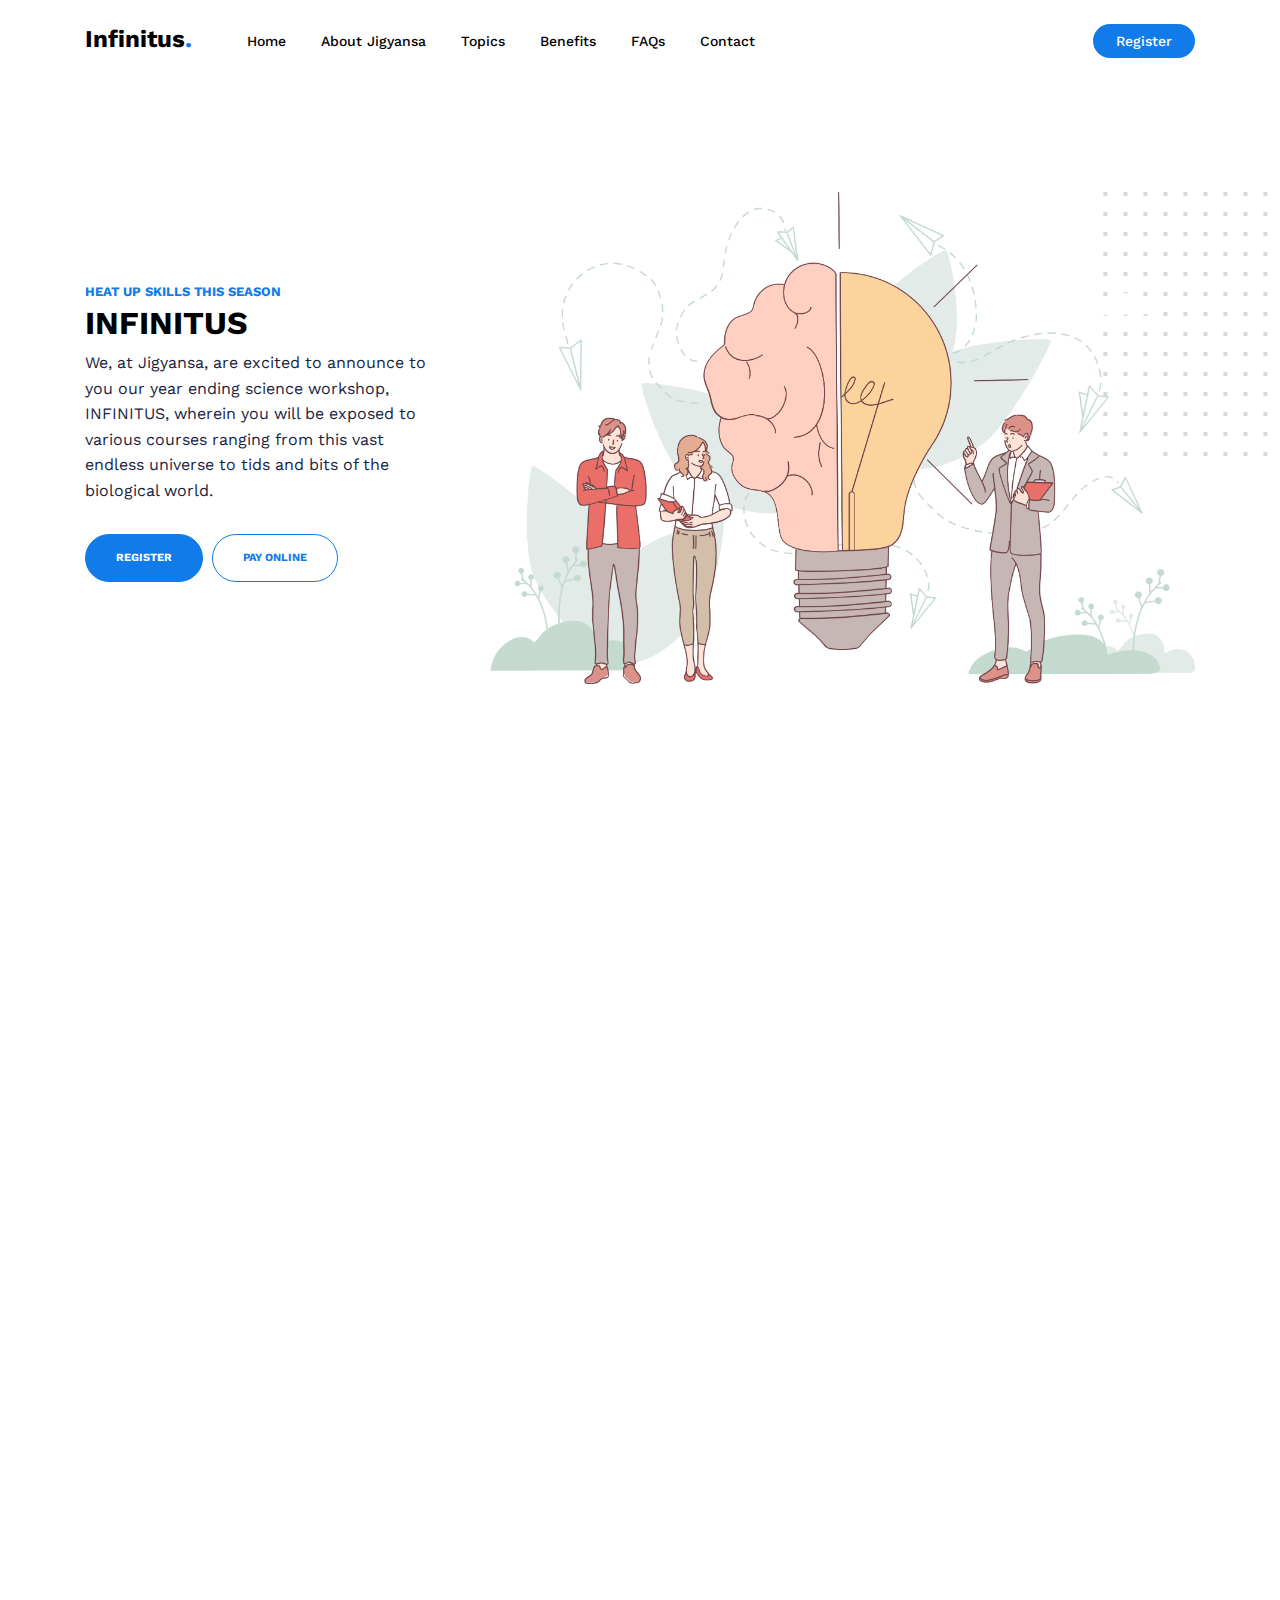
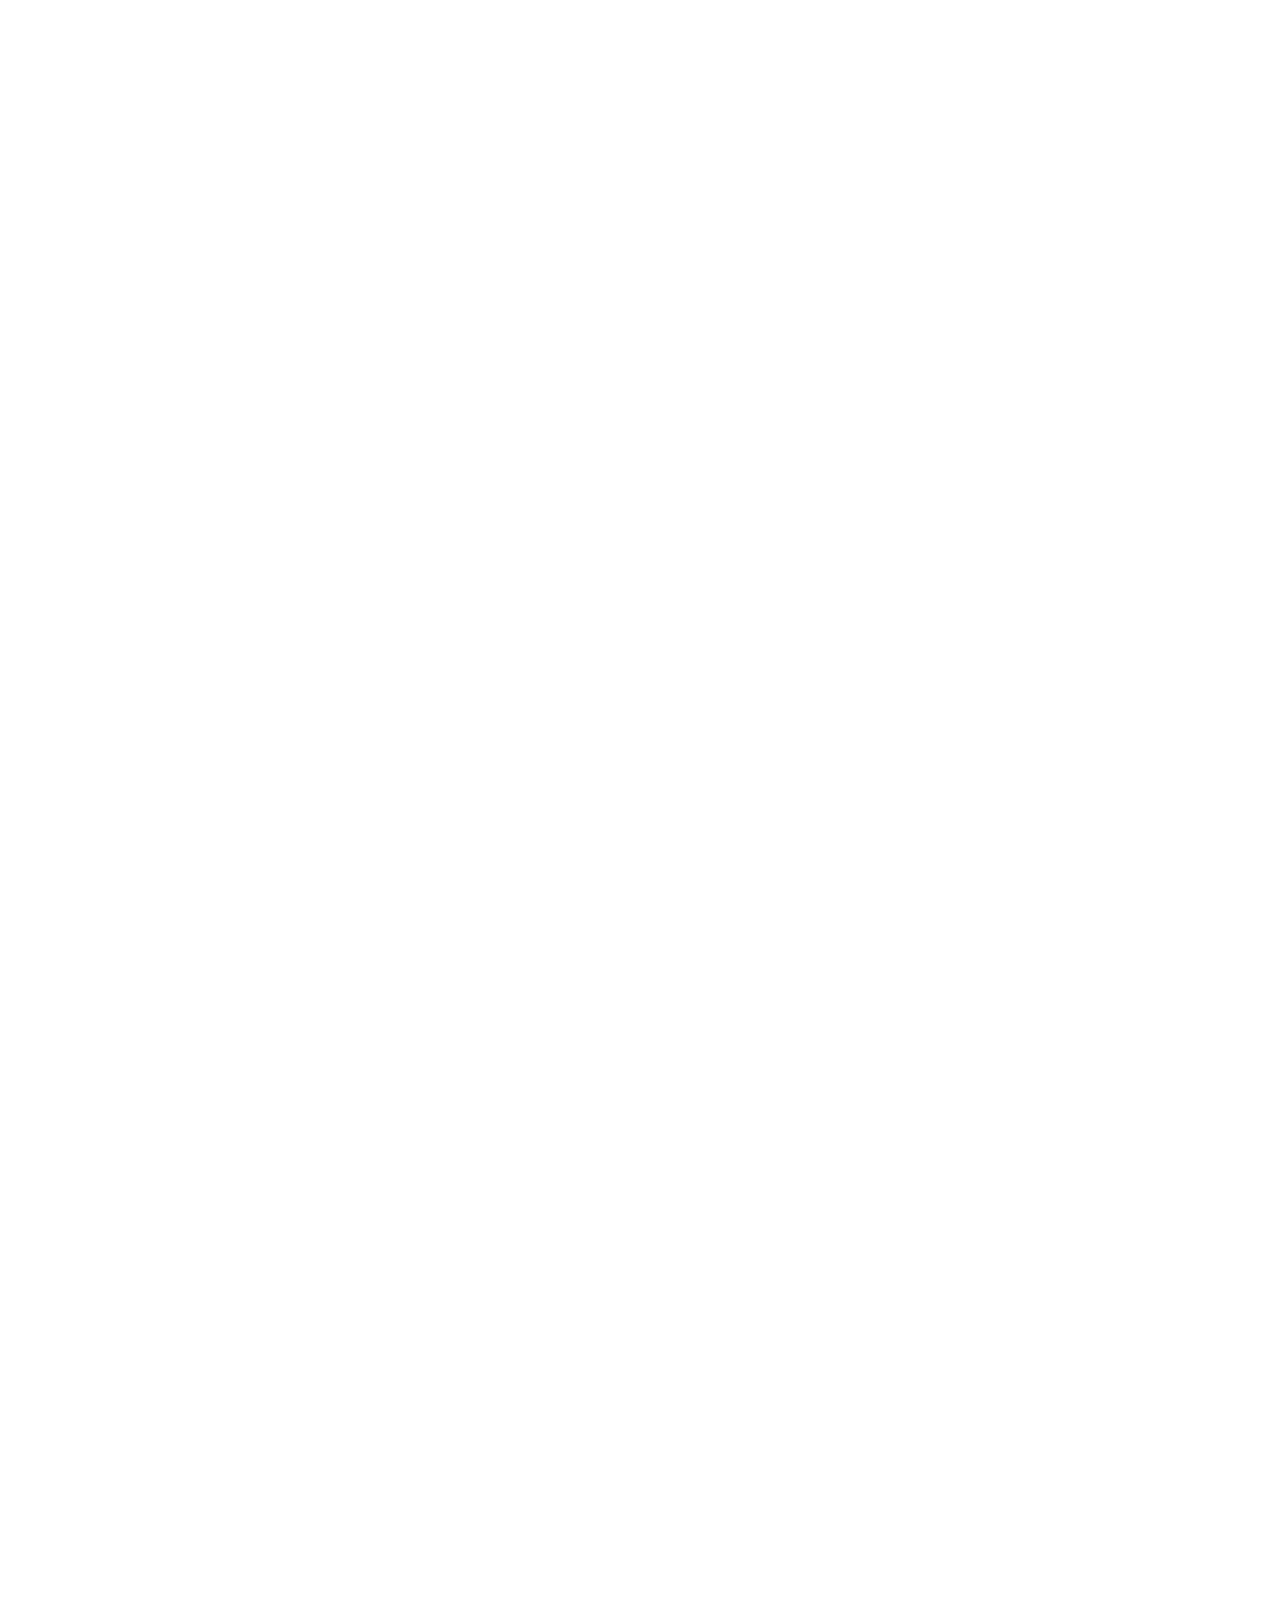
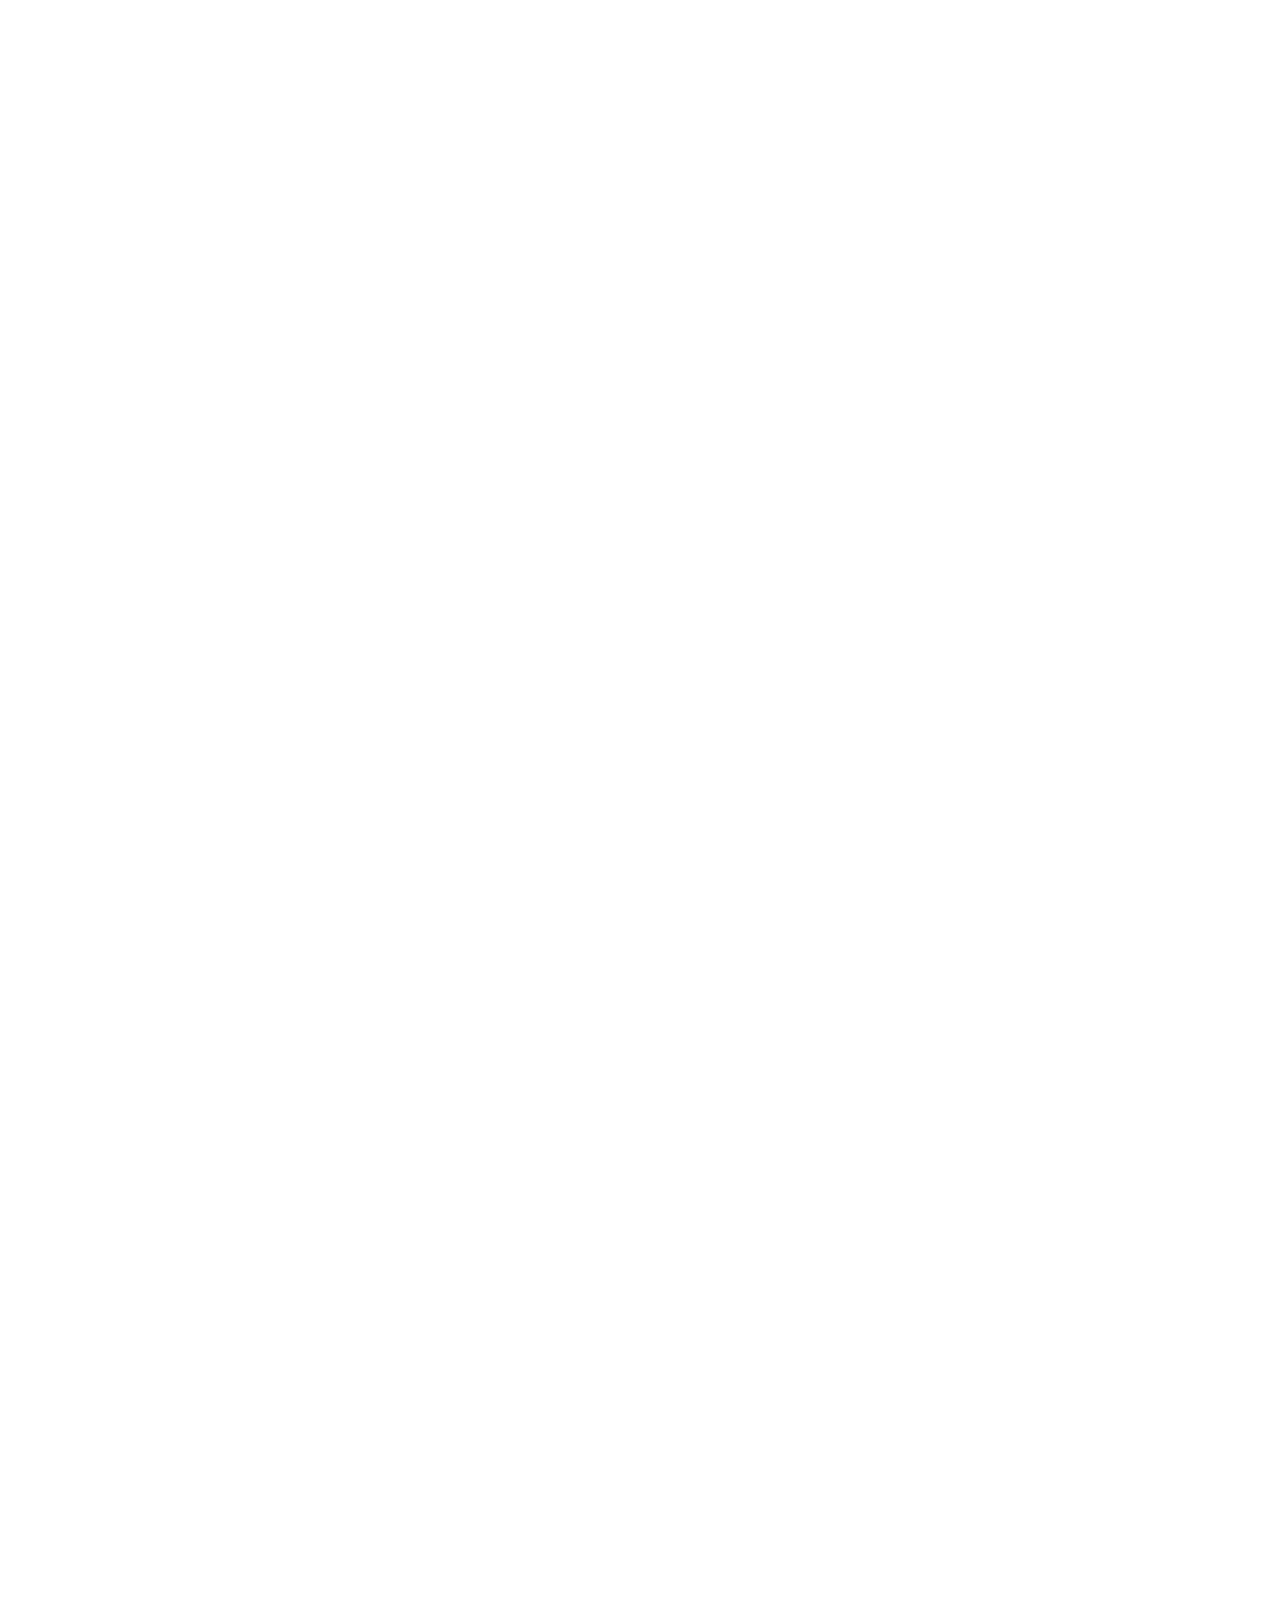
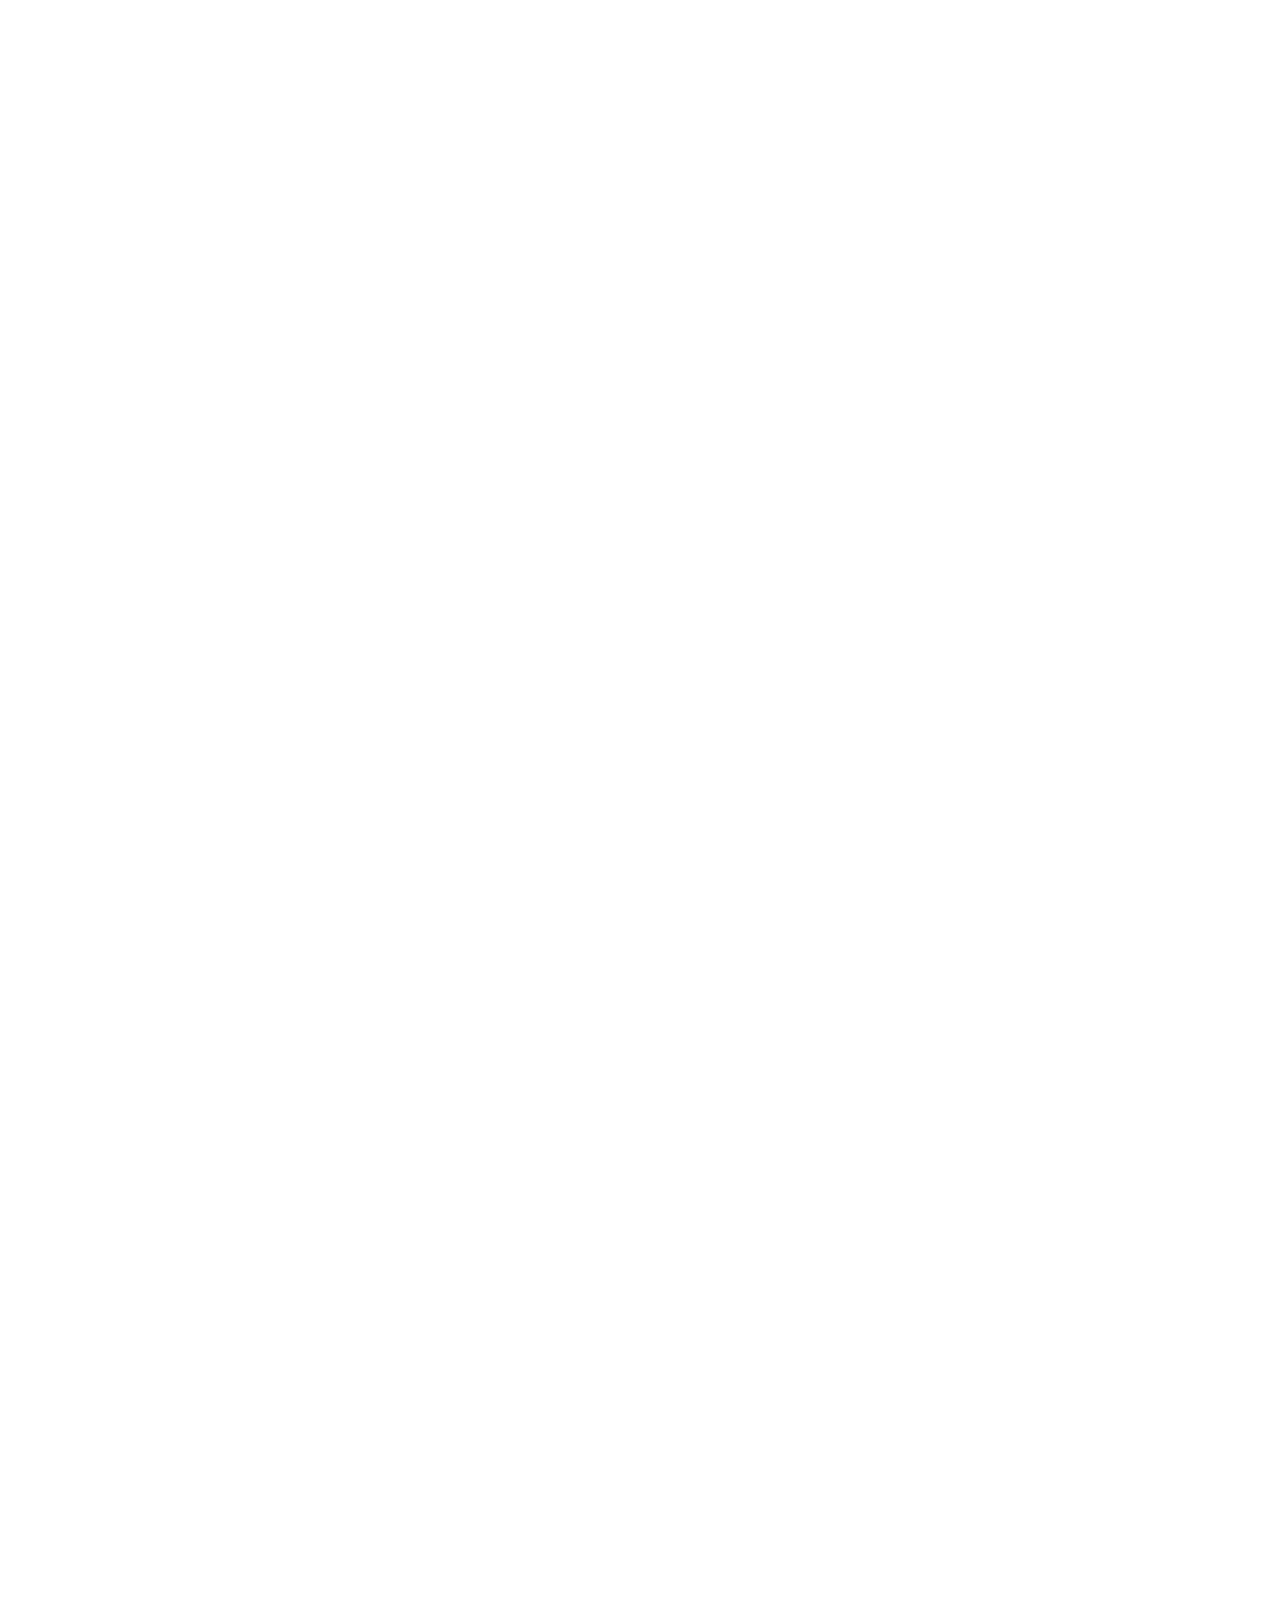
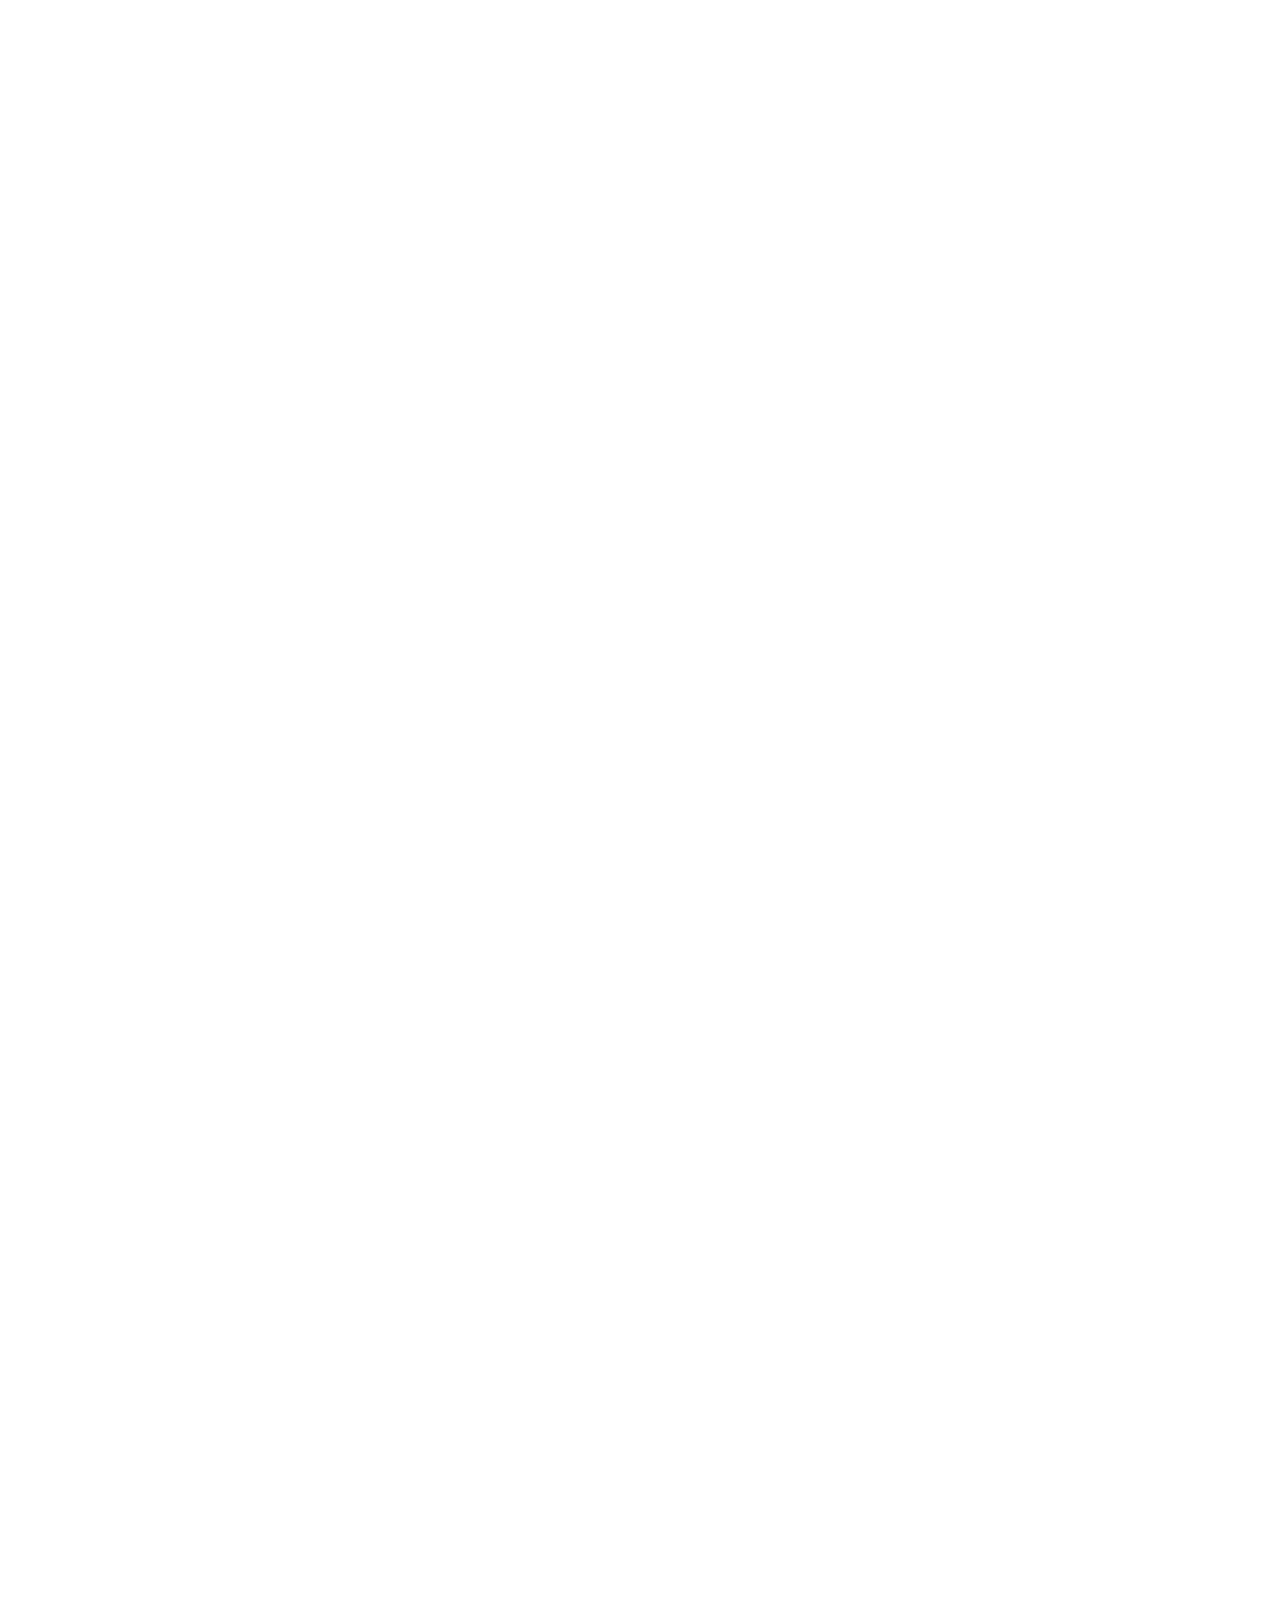
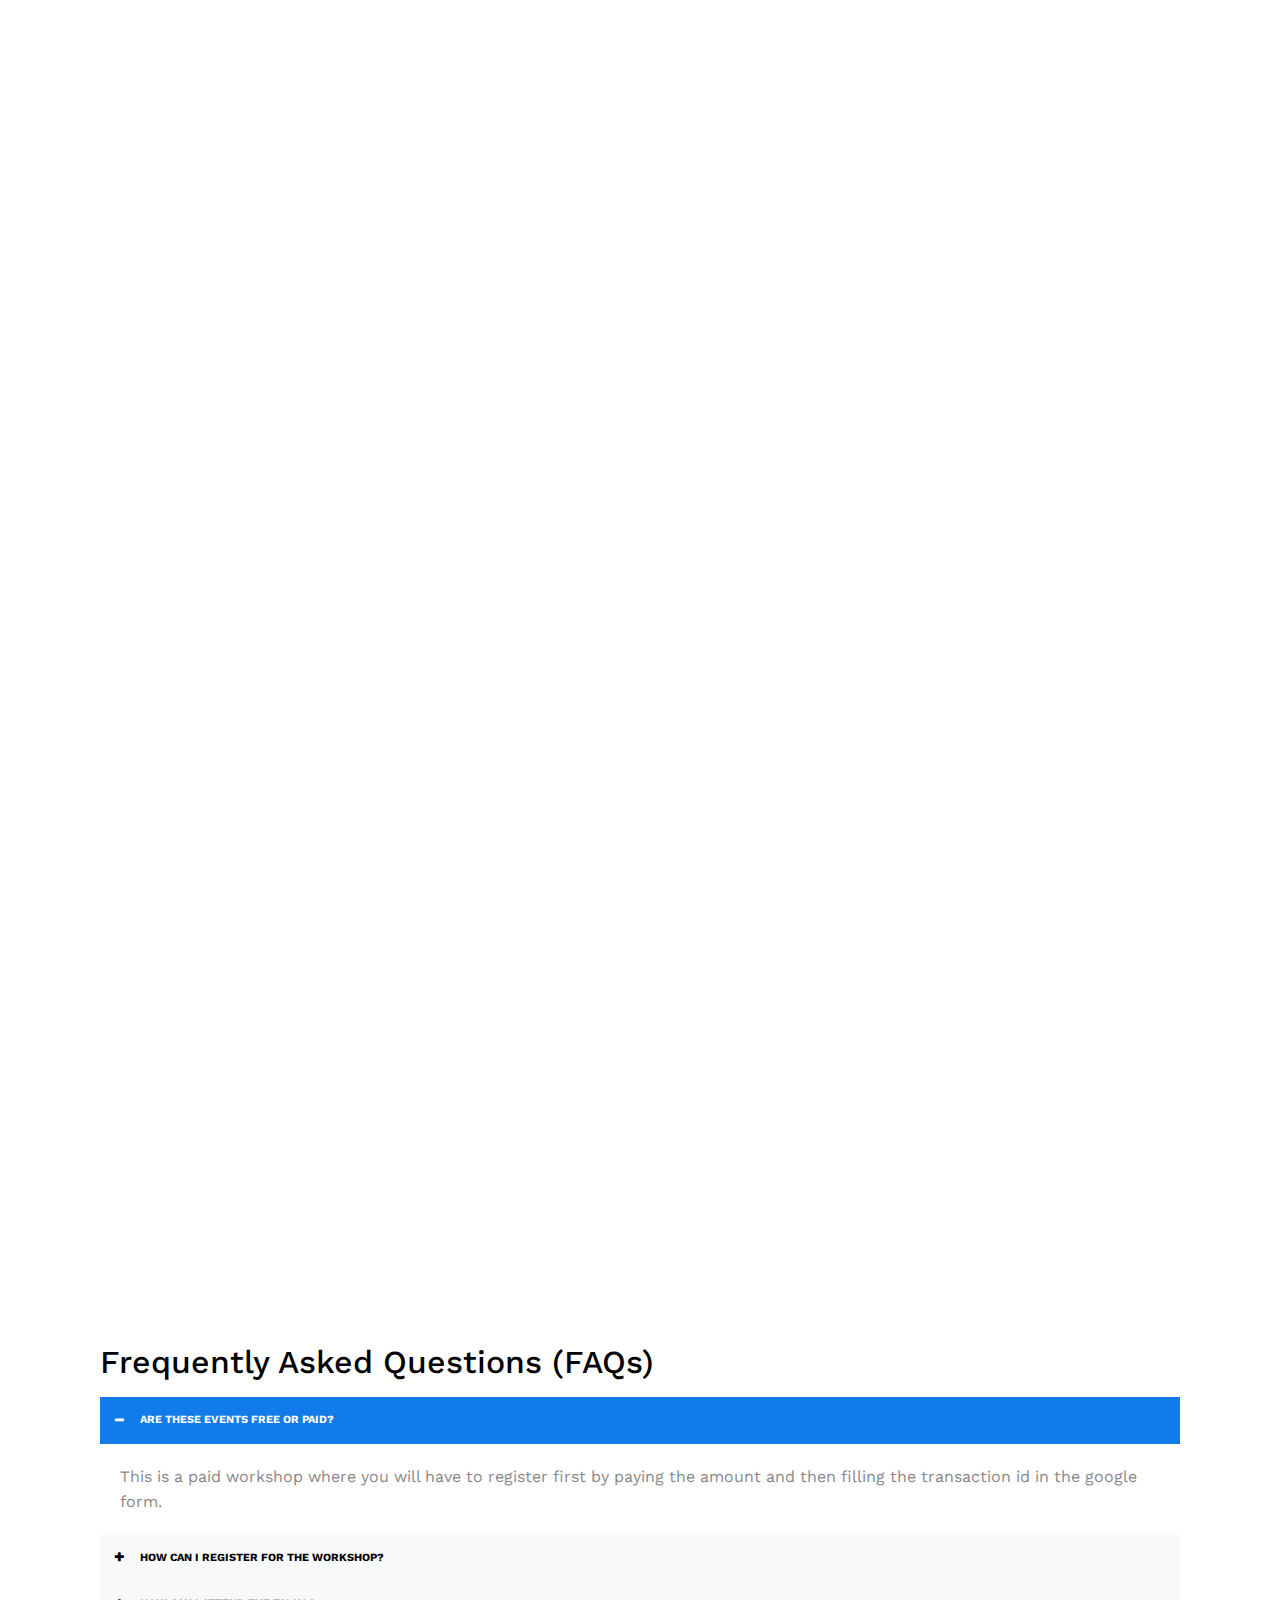
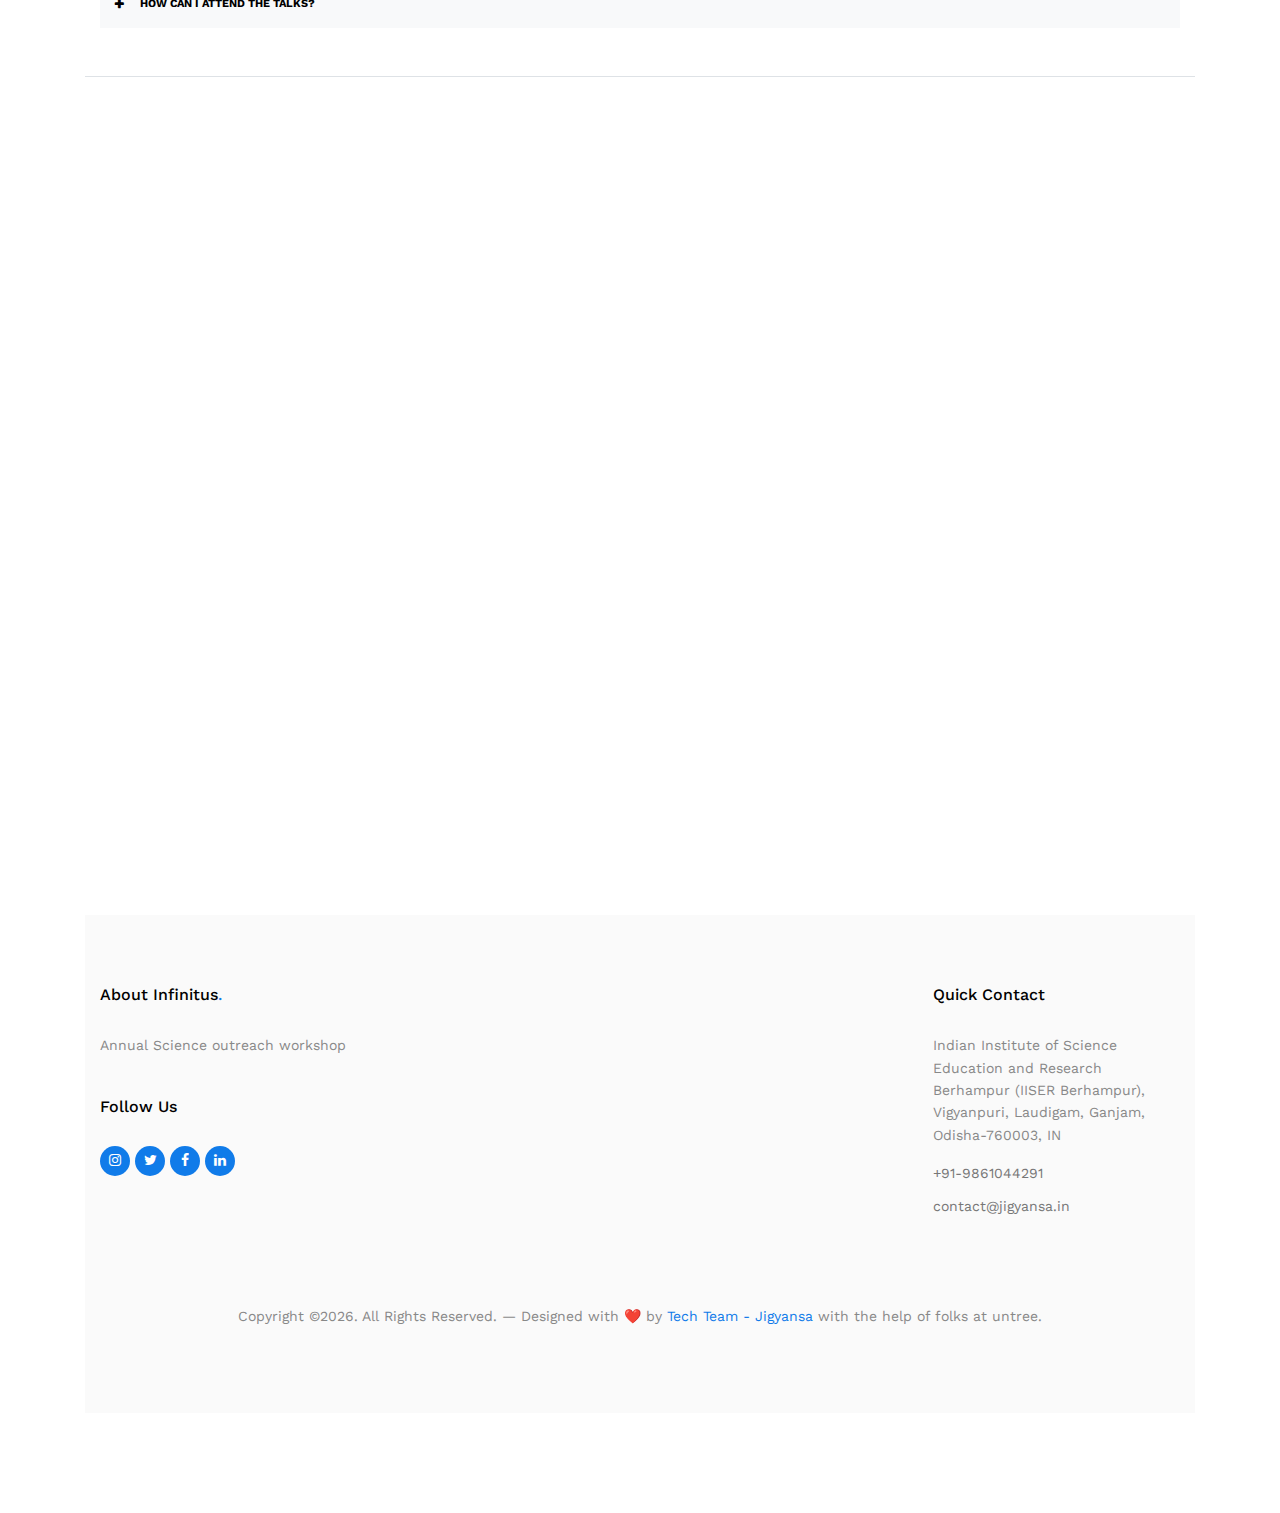
==== index.html @ 5f3962e7 "photos update" ====
<!doctype html>
<html lang="en">
<head>
  <meta charset="utf-8">
  <meta name="viewport" content="width=device-width, initial-scale=1, shrink-to-fit=no">
  <meta name="author" content="Untree.co">
  <link rel="shortcut icon" href="favicon.png">

  <meta name="description" content="" />
  <meta name="keywords" content="" />

  <link rel="preconnect" href="https://fonts.googleapis.com">
  <link rel="preconnect" href="https://fonts.gstatic.com" crossorigin>
  <link href="https://fonts.googleapis.com/css2?family=Work+Sans:wght@400;500;600;700&display=swap" rel="stylesheet">

  <link rel="stylesheet" href="css/bootstrap.min.css">
  <link rel="stylesheet" href="css/owl.carousel.min.css">
  <link rel="stylesheet" href="css/owl.theme.default.min.css">
  <link rel="stylesheet" href="css/jquery.fancybox.min.css">
  <link rel="stylesheet" href="fonts/icomoon/style.css">
  <link rel="stylesheet" href="fonts/flaticon/font/flaticon.css">
  <link rel="stylesheet" href="css/aos.css">
  <link rel="stylesheet" href="css/style.css">

  <title>Infinitus@Jigyansa</title>
</head>

<body data-spy="scroll" data-target=".site-navbar-target" data-offset="100">

  <div class="site-mobile-menu site-navbar-target">
    <div class="site-mobile-menu-header">
      <div class="site-mobile-menu-close">
        <span class="icofont-close js-menu-toggle"></span>
      </div>
    </div>
    <div class="site-mobile-menu-body"></div>
  </div>


  
  <nav class="site-nav dark js-site-navbar mb-5 site-navbar-target">
    <div class="container">
      <div class="site-navigation">
        <a href="index.html" class="logo m-0 float-left">Infinitus<span class="text-primary">.</span></a>

        <ul class="js-clone-nav d-none d-lg-inline-block site-menu float-left">
          <li class="active"><a href="#home-section" class="nav-link">Home</a></li>
          <li><a href="#about-section" class="nav-link">About Jigyansa</a></li>
          <!--
          <li class="has-children">
            <a href="#" class="nav-link">Dropdown</a>
            <ul class="dropdown">
              <li><a href="#testimonials-section" class="nav-link">Testimonials</a></li>
              <li><a href="elements.html" class="nav-link">Elements</a></li>
              <li class="has-children">
                <a href="#">Menu Two</a>
                <ul class="dropdown">
                  <li><a href="#" class="nav-link">Sub Menu One</a></li>
                  <li><a href="#" class="nav-link">Sub Menu Two</a></li>
                  <li><a href="#" class="nav-link">Sub Menu Three</a></li>
                </ul>
              </li>
              <li><a href="#" class="nav-link">Menu Three</a></li>
            </ul>
          </li>
          -->
          <li><a href="#features-section" class="nav-link">Topics</a></li>
          <li><a href="#benefits" class="nav-link">Benefits</a></li>
          <li><a href="#faq" class="nav-link">FAQs</a></li>
          <li><a href="#contact-section" class="nav-link">Contact</a></li>
        </ul>

        <ul class="js-clone-nav d-none mt-1 d-lg-inline-block site-menu float-right">
          
          <li class="cta-primary"><a href="https://forms.gle/dH34hchhUCGz9s1e8">Register</a></li>
        </ul>

        <a href="#" class="burger ml-auto float-right site-menu-toggle js-menu-toggle d-inline-block dark d-lg-none" data-toggle="collapse" data-target="#main-navbar">
          <span></span>
        </a>

      </div>
    </div>
  </nav>
  

  <div class="untree_co-hero pb-0" id="home-section">
    <div class="container">
      <div class="row">

        <div class="col-12">
          <div class="dots"></div>
          
          <div class="row align-items-center">

            <div class="col-lg-4">
              <div class="intro">

                <div class="excerpt"data-aos="fade-up" data-aos-delay="100">
                  <span class="caption">Heat up Skills this Season</span>
                  <h2 class="font-weight-bold">INFINITUS</h2>
                  <p>We, at Jigyansa, are excited to announce to you our year ending science workshop, INFINITUS, wherein you will be exposed to various courses ranging from this vast endless universe to tids and bits of the biological world.</p>  
                </div>
                <p data-aos="fade-up"  data-aos-delay="200">
                  <a href="https://docs.google.com/forms/d/e/1FAIpQLSf39p-cOEX_MWf3lSNrZG8LwnmVwC2UdLe0tSWqP6-pfCv-8A/viewform" class="btn btn-primary smoothscroll mr-1">Register</a>
                  <a href="https://drive.google.com/file/d/1KQd5j2ClLErVOpAGgbs8b2lmPh11G_RV/view?usp=share_link" class="btn btn-outline-primary smoothscroll">Pay Online</a>
                </p>
              </div>
              
            </div> <!-- /.col-lg-5 -->
            <div class="col-lg-8">
              <div class="illustration">
                <img src="cover.png" alt="Image" class="img-fluid">

              </div>
            </div>
          </div>
        </div>

      </div> <!-- /.row -->
    </div> <!-- /.container -->
    <!-- <div class="illustration">
      
    </div> -->
  </div> <!-- /.untree_co-hero -->


<!--About section-->




  <div class="untree_co-section" id="about-section">
    <div class="container">
      <div class="row justify-content-between mb-5">
        <div class="col-lg-8 mb-4 mb-lg-0" data-aos="fade-up" data-aos-delay="100">
          <img src="images/about.png" alt="Image" class="img-fluid">
        </div> <!-- /.col-lg-6 -->
        <div class="col-lg-4">
          <div class="mb-4" data-aos="fade-up" data-aos-delay="0">
            <span class="caption">About</span>
            <h2 class="heading">Jigyansa</h2>
          </div>
          <div class="mb-4" data-aos="fade-up" data-aos-delay="100">
            <p>Jigyansa is a <span class="highlight">bilingual science communication platform </span>that believes in hassle-free delivery of science, with no limit to language. It is an initiative, <span class="highlight">started in the year 2021, by the enthusiastic students of the Indian Institute of Science Education and Research (IISER), Berhampur</span> with a vision to promote science in a way that the general public can get educated and enlightened regarding the unfiltered beauty of science.
            
          </div>
      
    </div> <!-- /.container -->
  </div>






<!--Section for pratyush-->

  <div class="untree_co-section" id="features-section">
    <div class="container">
      <div class="row justify-content-between">
        <div class="col-lg-4">
          <span class="caption" data-aos="fade-up" data-aos-delay="0">Biological Sciences</span>
          <h3 class="heading mb-4" data-aos="fade-up" data-aos-delay="100">Introduction to Genetic Engineering and Gene Manipulation</h3>
          <div class="mb-4" data-aos="fade-up" data-aos-delay="200">
            <p><b>Speaker:</b> Pratyush Mishra, Satyajeet Khatua</p>
            <p>Genetic engineering, also called genetic modification, is the direct manipulation of an organism’s genome using biotechnology. It is a set of technologies used to change the genetic makeup of cells, including the transfer of genes within and across species boundaries to produce improved or novel organisms. In this module we will be exploring the introductory concepts of genes and genetic engineering, Methodologies to engineer and manipulate genes and Applications of genetic engineering and gene editing. With amazing quizzes and open discussions, this course will make you wonder about the wonders of modern biotechnology.</p>  

            <br>
            <b>Registration Details</b>
            <ul class="list-unstyled ul-check primary">
              <li>Eligibility: Class 9 to Class 12</li>
              <li>Duration: 3 sessions (Each session 1.5 hour)</li>
              <li>Time: 10.30 am to 12 noon</li>
              <li>Course fee:  ₹200/-</li>
              <li>Course Contents: TBD</li>
              <li>Course Files: <a href="https://drive.google.com/drive/folders/1plWllmn_WzdyIsBe4j4-4jAPcioj96Ur?usp=share_link">Link</a></li>
              
            </ul>
          </div> <!-- /.mb-4 -->
        </div>
        <div class="col-lg-7" data-aos="fade-up" data-aos-delay="400">
          <a href="#" class="btn" data-fancybox>

            <span class="wrap-icon-play">
              
            </span>
            <img src="CourseCover/prat.png" alt="Image" class="img-fluid img-shadow">
          </a>
        </div> <!-- /.col-md-4 -->
      </div> <!-- /.row -->
    </div> <!-- /.container -->
  </div> <!-- /.untree_co-section -->

<!--Section for baibhav-->

<div class="untree_co-section" id="features-section">
  <div class="container">
    <div class="row justify-content-between">
      <div class="col-lg-4">
        <span class="caption" data-aos="fade-up" data-aos-delay="0">Astronomy </span>
        <h3 class="heading mb-4" data-aos="fade-up" data-aos-delay="100">Visualizing the Universe through Astronomical Image Processing</h3>
        <div class="mb-4" data-aos="fade-up" data-aos-delay="200">
          <p><b>Speaker:</b> Baibhav Srivastava, Adarsh Kumar Dash</p>
          <p>The night sky and its contents have always fascinated our minds since time immemorial, isn’t it? Being able to map the universe using various astronomical images is probably the greatest stride in Astronomy. Image Processing in Astronomy is a major field that involves techniques pertaining to improving analyzing the properties of the celestial objects or obtaining preliminary inference from the image data. Through this module, we will learn how statistics, which are initially barely information, help us to see images of the space. This course will cover the application of statistics in image processing, basic imaging using ds9, advanced imaging using python. So why wait? Hurry up and register.
          </p>  

          <br>
          <b>Registration Details</b>
          <ul class="list-unstyled ul-check primary">
            <li>Eligibility: Class 9 to Class 12</li>
            <li>Duration: 3 sessions (Each session 1.5 hour)</li>
            <li>Time: 5.30 pm to  7.00 pm</li>
            <li>Course fee:  ₹200/-</li>
            <li>Course Contents: TBD</li>
            <li>Course Files: <a href="https://drive.google.com/drive/u/1/folders/1cmKJ4iOtA4B4wfSV1nvODMXvkonNoeWG">Link</a></li>
            
          </ul>
        </div> <!-- /.mb-4 -->
      </div>
      <div class="col-lg-7" data-aos="fade-up" data-aos-delay="400">
        <a href="#" class="btn" data-fancybox>

          <span class="wrap-icon-play">
            
          </span>
          <img src="CourseCover/baibhav-01.png" alt="Image" class="img-fluid img-shadow">
        </a>
      </div> <!-- /.col-md-4 -->
    </div> <!-- /.row -->
  </div> <!-- /.container -->
</div> <!-- /.untree_co-section -->



<!--Section for anish-->

<div class="untree_co-section" id="features-section">
  <div class="container">
    <div class="row justify-content-between">
      <div class="col-lg-4">
        <span class="caption" data-aos="fade-up" data-aos-delay="0">Evolutionary Sciences</span>
        <h3 class="heading mb-4" data-aos="fade-up" data-aos-delay="100">Glimpses into 'Tree of Life'</h3>
        <div class="mb-4" data-aos="fade-up" data-aos-delay="200">
          <p><b>Speaker:</b> Anish Dash</p>
          <p>The diversity of living forms and the unity of evolutionary processes are themes that have stirred up the minds of many biologists over centuries. The tree of life maps out the evolutionary relationships between all organisms and presents the spectrum of biodiversity. In these modules, we will explore certain events that shaped the tree of life and some principles that govern it. We will look at a few different organisms and some biological processes associated with the same. We will also discuss some experiments done to study different life forms and some major concerns that the scientific community faces today in this regard.
          </p>  

          <br>
          <b>Registration Details</b>
          <ul class="list-unstyled ul-check primary">
            <li>Eligibility: Class 9 to Class 12</li>
            <li>Duration: 3 sessions (Each session 1.5 hour)</li>
            <li>Time: 3 pm to 4.30 pm</li>
            <li>Course fee:  ₹200/-</li>
            <li>Course Contents: TBD</li>
            <li>Course Files: <a href="https://drive.google.com/drive/folders/1-SddvJ1hBLxFQ1cLsOkItzHVmmltFEeO?usp=share_link">Link</a></li>
            
          </ul>
        </div> <!-- /.mb-4 -->
      </div>
      <div class="col-lg-7" data-aos="fade-up" data-aos-delay="400">
        <a href="#" class="btn" data-fancybox>

          <span class="wrap-icon-play">

          </span>
          <img src="CourseCover/anish.png" alt="Image" class="img-fluid img-shadow">
        </a>
      </div> <!-- /.col-md-4 -->
    </div> <!-- /.row -->
  </div> <!-- /.container -->
</div> <!-- /.untree_co-section -->


<!--Section for vansaj-->


<div class="untree_co-section" id="features-section">
  <div class="container">
    <div class="row justify-content-between">
      <div class="col-lg-4">
        <span class="caption" data-aos="fade-up" data-aos-delay="0">Learning Sciences Better</span>
        <h3 class="heading mb-4" data-aos="fade-up" data-aos-delay="100">Why is Science taught like this, anyway- A Guide to Learning it Better</h3>
        <div class="mb-4" data-aos="fade-up" data-aos-delay="200">
          <p><b>Speaker:</b> Vanshaj Vidyan</p>
          <p>Indian education systems usually focus on the 'what' in science, and not enough on the 'why' and the 'how'. As a result, students often wonder why they waste their time learning 'wrong' theories, like Rutherford's atomic model, when they could be learning the 'right' ones. In this talk, students will learn to think like a scientist. They'll explore scientific discoveries from the perspective of the discoverers and understand 'why' these great minds thought the way they did. By the end, they will develop a new appreciation for how science is taught, and start to learn it in a better way.
          </p>  

          <br>
          <b>Registration Details</b>
          <ul class="list-unstyled ul-check primary">
            <li>Eligibility: Class 9 to Class 12</li>
            <li>Duration: 3 sessions (Each session 1.5 hour)</li>
            <li>Time: 3 pm to 4.30 pm</li>
            <li>Course fee:  ₹200/-</li>
            <li>Course Contents: TBD</li>
            <li>Course Files: <a href="https://drive.google.com/drive/folders/1Vs66EPcyfXmsTvwzWUhW_x5KedgCCP6Y?usp=share_link">Link</a></li>
            
          </ul>
        </div> <!-- /.mb-4 -->
      </div>
      <div class="col-lg-7" data-aos="fade-up" data-aos-delay="400">
        <a href="#" class="btn" data-fancybox>

          <span class="wrap-icon-play">

          </span>
          <img src="CourseCover/vansaj-01.png" alt="Image" class="img-fluid img-shadow">
        </a>
      </div> <!-- /.col-md-4 -->
    </div> <!-- /.row -->
  </div> <!-- /.container -->
</div> <!-- /.untree_co-section -->

<!--Section for bonus lecture 1-->


<div class="untree_co-section" id="features-section">
  <div class="container">
    <div class="row mb-5"  data-aos="fade-up" data-aos-delay="0">
      <div class="col-12 text-center">
        <!--span class="caption">Contact</span>-->
        <h2 class="heading">Bonus Lectures</h2>
        
      </div>
    </div> <!-- /.row -->
    <br><br><br>
    <div class="row justify-content-between">
      <div class="col-lg-4">
        <span class="caption" data-aos="fade-up" data-aos-delay="0">The right career choice</span>
        <h3 class="heading mb-4" data-aos="fade-up" data-aos-delay="100">Careers in Science </h3>
        <div class="mb-4" data-aos="fade-up" data-aos-delay="200">
          <p><b>Speaker:</b> Soumyajit Samal</p>
          <p>An overview of the different career options available to students who have completed high school and are interested in pursuing a career in science. It covers topics such as the various fields of science, the qualifications required, and the opportunities and challenges that students may face. Additionally, the talk also provides information on the various institutions and organizations in India that offer training and resources for students interested in science careers. The main purpose of the talk is to help students make informed decisions about their future careers in science and to inspire them to pursue their interests in this field.
          </p>  

          <br>
          <b>Registration Details</b>
          <ul class="list-unstyled ul-check primary">
            <li>Eligibility: Class 9 to Class 12</li>
            <li>Duration: 1 hr</li>
            <li>Time: TBD</li>
            <li>Course fee:  Free (Anyone enrolled for any course can attend the talk)</li>
            
          </ul>
        </div> <!-- /.mb-4 -->
      </div>
      <div class="col-lg-7" data-aos="fade-up" data-aos-delay="400">
        <a href="#" class="btn" data-fancybox>

          <span class="wrap-icon-play">

          </span>
          <img src="CourseCover/tree.jpg" alt="Image" class="img-fluid img-shadow">
        </a>
      </div> <!-- /.col-md-4 -->
    </div> <!-- /.row -->
    <!--Gyana bhai part-->
    <br><br><br><br><br><br>
    <div class="row justify-content-between">
      <div class="col-lg-4">
        <span class="caption" data-aos="fade-up" data-aos-delay="0">The right career choice</span>
        <h3 class="heading mb-4" data-aos="fade-up" data-aos-delay="100">Introduction to Science Communication </h3>
        <div class="mb-4" data-aos="fade-up" data-aos-delay="200">
          <p><b>Speaker:</b> Gyanaranjan Parida</p>
          <p>This talk will provide an introduction to the field of science communication, including its history, key concepts, and current challenges. Attendees will learn about the various ways in which scientific information is shared with the public, as well as the importance of effective communication in fostering trust and understanding between scientists and non-scientists. The talk will also explore the role of new technologies in science communication, and discuss strategies for communicating complex scientific ideas to a lay audience.
          </p>  

          <br>
          <b>Registration Details</b>
          <ul class="list-unstyled ul-check primary">
            <li>Eligibility: Class 9 to Class 12</li>
            <li>Duration: 1 hr</li>
            <li>Time: TBD</li>
            <li>Course fee:  Free (Anyone enrolled for any course can attend the talk)</li>
            
          </ul>
        </div> <!-- /.mb-4 -->
      </div>
      <div class="col-lg-7" data-aos="fade-up" data-aos-delay="400">
        <a href="#" class="btn" data-fancybox>

          <span class="wrap-icon-play">

          </span>
          <img src="CourseCover/gyana-01.png" alt="Image" class="img-fluid img-shadow">
        </a>
      </div> <!-- /.col-md-4 -->
    </div> <!-- /.row -->
  </div> <!-- /.container -->
</div> <!-- /.untree_co-section -->



  <div class="untree_co-section" id="benefits">
    <div class="container">

      <div class="row">
        <div class="col-12 mb-5" data-aos="fade-up">
          <span class="caption">Benefits</span>
          <h2 class="heading">Why Should you Join?</h2>
        </div>

        <div class="col-md-6 mb-4 mb-lg-0 col-lg-3" data-aos="fade-up" data-aos-delay="0">
          <div class="service">
            <div class="service-icon color-1 mb-4">
              <svg class="bi bi-app-indicator" width="1em" height="1em" viewBox="0 0 16 16" fill="currentColor" xmlns="http://www.w3.org/2000/svg">
                <path fill-rule="evenodd" d="M5.5 2A3.5 3.5 0 0 0 2 5.5v5A3.5 3.5 0 0 0 5.5 14h5a3.5 3.5 0 0 0 3.5-3.5V8a.5.5 0 0 1 1 0v2.5a4.5 4.5 0 0 1-4.5 4.5h-5A4.5 4.5 0 0 1 1 10.5v-5A4.5 4.5 0 0 1 5.5 1H8a.5.5 0 0 1 0 1H5.5z"/>
                <path d="M16 3a3 3 0 1 1-6 0 3 3 0 0 1 6 0z"/>
              </svg>
            </div> <!-- /.icon -->
            <div class="service-contents">
              <h3>Acquirement of Knowledge</h3>
              <p>We provide a chance to interact with experts from the field that fascinates you. Discussing about the relevant topics, you tend to learn more about the newest 
                information and up-to-date skills. It provides an open world for you to explore and research about the scientific
                discoveries with the help of experienced guidance and land into their conclusion after a careful investigation, experiment, and result. 
              </p>  
            </div> <!-- /.service-contents-->
          </div> <!-- /.service -->
        </div> <!-- /.col-lg-3 -->

        <div class="col-md-6 mb-4 mb-lg-0 col-lg-3" data-aos="fade-up" data-aos-delay="100">
          <div class="service">
            <div class="service-icon color-2 mb-4">
              <svg class="bi bi-arrow-repeat" width="1em" height="1em" viewBox="0 0 16 16" fill="currentColor" xmlns="http://www.w3.org/2000/svg">
                <path fill-rule="evenodd" d="M2.854 7.146a.5.5 0 0 0-.708 0l-2 2a.5.5 0 1 0 .708.708L2.5 8.207l1.646 1.647a.5.5 0 0 0 .708-.708l-2-2zm13-1a.5.5 0 0 0-.708 0L13.5 7.793l-1.646-1.647a.5.5 0 0 0-.708.708l2 2a.5.5 0 0 0 .708 0l2-2a.5.5 0 0 0 0-.708z"/>
                <path fill-rule="evenodd" d="M8 3a4.995 4.995 0 0 0-4.192 2.273.5.5 0 0 1-.837-.546A6 6 0 0 1 14 8a.5.5 0 0 1-1.001 0 5 5 0 0 0-5-5zM2.5 7.5A.5.5 0 0 1 3 8a5 5 0 0 0 9.192 2.727.5.5 0 1 1 .837.546A6 6 0 0 1 2 8a.5.5 0 0 1 .501-.5z"/>
              </svg>
            </div> <!-- /.icon -->
            <div class="service-contents">
              <h3>Growth in Networking</h3>
              <p>The students from different educational schools and institutions join to take part. 
                Meeting new people can not only encourage new ways of thinking and learning but might open up new opportunities as well. You can interrogate and discuss your curious queries with each other, and find out the truly existing solutions. 
                
                It is fun as well! Even after the completion of workshop programs, these chains of networking will help you in the escalation of your future life.
                </p>  
            </div> <!-- /.service-contents-->
          </div> <!-- /.service -->
        </div> <!-- /.col-lg-3 -->

        <div class="col-md-6 mb-4 mb-lg-0 col-lg-3" data-aos="fade-up" data-aos-delay="200">
          <div class="service">
            <div class="service-icon color-3 mb-4">
              <svg class="bi bi-briefcase" width="1em" height="1em" viewBox="0 0 16 16" fill="currentColor" xmlns="http://www.w3.org/2000/svg">
                <path fill-rule="evenodd" d="M0 12.5A1.5 1.5 0 0 0 1.5 14h13a1.5 1.5 0 0 0 1.5-1.5v-6h-1v6a.5.5 0 0 1-.5.5h-13a.5.5 0 0 1-.5-.5v-6H0v6z"/>
                <path fill-rule="evenodd" d="M0 4.5A1.5 1.5 0 0 1 1.5 3h13A1.5 1.5 0 0 1 16 4.5v2.384l-7.614 2.03a1.5 1.5 0 0 1-.772 0L0 6.884V4.5zM1.5 4a.5.5 0 0 0-.5.5v1.616l6.871 1.832a.5.5 0 0 0 .258 0L15 6.116V4.5a.5.5 0 0 0-.5-.5h-13zM5 2.5A1.5 1.5 0 0 1 6.5 1h3A1.5 1.5 0 0 1 11 2.5V3h-1v-.5a.5.5 0 0 0-.5-.5h-3a.5.5 0 0 0-.5.5V3H5v-.5z"/>
              </svg>
            </div> <!-- /.icon -->
            <div class="service-contents">
              <h3>Environment outside than Classroom</h3>
              <p>Welcome to a learning environment, un-like and unique from your classrooms!

                You get to learn more effectively and efficiently. Far from the textbooks and academic syllabuses, students analyze and delve into concepts on their own which boost their confidence,performance, and productivity. Definitely, one step closer to fulfilling your goals.
                </p>  
            </div> <!-- /.service-contents-->
          </div> <!-- /.service -->
        </div> <!-- /.col-lg-3 -->

        <div class="col-md-6 mb-4 mb-lg-0 col-lg-3" data-aos="fade-up" data-aos-delay="300">
          <div class="service">
            <div class="service-icon color-4 mb-4">
              <svg class="bi bi-collection" width="1em" height="1em" viewBox="0 0 16 16" fill="currentColor" xmlns="http://www.w3.org/2000/svg">
                <path fill-rule="evenodd" d="M14.5 13.5h-13A.5.5 0 0 1 1 13V6a.5.5 0 0 1 .5-.5h13a.5.5 0 0 1 .5.5v7a.5.5 0 0 1-.5.5zm-13 1A1.5 1.5 0 0 1 0 13V6a1.5 1.5 0 0 1 1.5-1.5h13A1.5 1.5 0 0 1 16 6v7a1.5 1.5 0 0 1-1.5 1.5h-13zM2 3a.5.5 0 0 0 .5.5h11a.5.5 0 0 0 0-1h-11A.5.5 0 0 0 2 3zm2-2a.5.5 0 0 0 .5.5h7a.5.5 0 0 0 0-1h-7A.5.5 0 0 0 4 1z"/>
              </svg>
            </div> <!-- /.icon -->
            <div class="service-contents">
              <h3>Shape the world with Science</h3>
              <p>If you want to carve a better world around you, help make scientific advances that benefit mankind, and prepare for a successful career, the Basic Science knowledge will be highly valuable. Observe your study passion, and find out which path is the right choice for you.</p>  
            </div> <!-- /.service-contents-->
          </div> <!-- /.service -->
        </div> <!-- /.col-lg-3 -->
      </div> <!-- /.row -->
    </div> <!-- /.container -->
  </div> <!-- /.untree_co-section -->

<br>
<br>


  <!--Queries-->
  <div class="container pb-5 mb-5 border-bottom" id="faq">
    <div class="row">
      <div class="col-lg-12">
        <h1 class="h2 mb-3 text-black">Frequently Asked Questions (FAQs)</h1>
      </div>
      <div class="col-lg-12">
        <div class="custom-accordion" id="accordion_1">
          <div class="accordion-item">
            <h2 class="mb-0">
              <button class="btn btn-link" type="button" data-toggle="collapse" data-target="#collapseOne" aria-expanded="true" aria-controls="collapseOne">Are these events free or paid?</button>
            </h2>

            <div id="collapseOne" class="collapse show" aria-labelledby="headingOne" data-parent="#accordion_1">
              <div class="accordion-body">
                This is a paid workshop where you will have to register first by paying the amount and then filling the transaction id in the google form.
              </div>
            </div>
          </div> <!-- .accordion-item -->

          <div class="accordion-item">
            <h2 class="mb-0">
              <button class="btn btn-link collapsed" type="button" data-toggle="collapse" data-target="#collapseTwo" aria-expanded="false" aria-controls="collapseTwo">How can I register for the workshop?</button>
            </h2>
            <div id="collapseTwo" class="collapse" aria-labelledby="headingTwo" data-parent="#accordion_1">
              <div class="accordion-body">
                <ul class="list-unstyled ul-check primary">
                  <li>Click on this <a href="https://drive.google.com/file/d/1KQd5j2ClLErVOpAGgbs8b2lmPh11G_RV/view">link</a>, scan it and pay the required amount for the workshop. You can also transfer the required amount via UPI to 9861044291 (Soumyajit Samal). Note the transaction ID. Also save a screenshot of the payment slip.</li>
                  <li>Fill in the <a href="https://docs.google.com/forms/d/e/1FAIpQLSf39p-cOEX_MWf3lSNrZG8LwnmVwC2UdLe0tSWqP6-pfCv-8A/viewform">registeration form</a>. </li>
                  <li>Duly fill in all asked fields.</li>
                  <li>In case of any query please contact <a href="mailto:contact@jigyansa.in">contact@jigyansa.in</a>.</li>
                            
                </ul>
                <b>Note:</b> Only after verification of your payment status, you will be given access to the course materials. Please pay for each of the courses you want to register for. Failure to pay so wont be granted access to the course materials and links. 
              </div>
            </div>
          </div> <!-- .accordion-item -->

          <div class="accordion-item">
            <h2 class="mb-0">
              <button class="btn btn-link collapsed" type="button" data-toggle="collapse" data-target="#collapseThree" aria-expanded="false" aria-controls="collapseThree">How can I attend the talks?</button>
            </h2>

            <div id="collapseThree" class="collapse" aria-labelledby="headingThree" data-parent="#accordion_1">
              <div class="accordion-body">
                Register yourself in the link given to attend the event. All the links that you see above, all direct to the registeration link for the current event. Once you register for the event you will be notified via your registered mail ID. The same ID will be sent with materials or prerequisites for workshop before the commencement of the event.  
              </div>
            </div>

          </div> <!-- .accordion-item -->
        </div>
      </div>
    </div>
  </div>  


  <div class="untree_co-section" id="contact-section">
    <div class="container">
      <div class="row mb-5"  data-aos="fade-up" data-aos-delay="0">
        <div class="col-12 text-center">
          <span class="caption">Contact</span>
          <h2 class="heading">Get In Touch</h2>
          <p>Looking forward to your valuable queries.
          </p>
        </div>
      </div> <!-- /.row -->
      <div class="row">

        <div class="col-lg-7">


          <form class="contact-form" data-aos="fade-up" data-aos-delay="100">
            <div class="row">
              <div class="col-6">
                <div class="form-group">
                  <label class="" for="fname">First name</label>
                  <input type="text" class="form-control" id="fname">
                </div>
              </div>
              <div class="col-6">
                <div class="form-group">
                  <label class="" for="lname">Last name</label>
                  <input type="text" class="form-control" id="lname">
                </div>
              </div>
            </div>
            <div class="form-group">
              <label class="" for="email">Email address</label>
              <input type="email" class="form-control" id="email">
            </div>

            <div class="form-group">
              <label class="" for="message">Message</label>
              <textarea name="" class="form-control" id="message" cols="30" rows="5"></textarea>
            </div>

            <a href="https://jigyansa.in/contact-us/" ></a><button type="submit" class="btn btn-primary">Send Message</button></a>
          </form>
        </div> <!-- /.col-lg-7 -->
        <div class="col-lg-4 ml-auto"  data-aos="fade-up" data-aos-delay="200">
          <div class="quick-contact">
            <h3 class="h5 mb-4">Contact Info</h3>
            <address class="text-black d-flex"><span class="mt-1 icon-room mr-2"></span><span>Indian Institute of Science Education and Research Berhampur (IISER Berhampur), Vigyanpuri, Laudigam, Ganjam, Odisha-760003, IN
              </span></address>
            <ul class="list-unstyled ul-links mb-4">
              <li><a href="tel://9861044291" class="d-flex"><span class="mt-1 icon-phone mr-2"></span><span>+91-9861044291</span></a></li>

             
              <li><a href="mailto:info@mydomain.com" class="d-flex"><span class="mt-1 icon-envelope mr-2"></span><span>contact@jigyansa.in</span></a></li>

              <li><a href="www.jigyansa.in" target="_blank" class="d-flex"><span class="mt-1 icon-globe mr-2"></span><span>www.jigyansa.in</span></a></li>
            </ul>
          </div>
        </div> <!-- /.col-lg-4 -->
      </div> <!-- /.row -->
    </div> <!-- /.container -->
  </div> <!-- /.untree_co-section bg-light -->
  

  <div class="site-footer">

    <div class="footer-dots"></div> <!-- /.footer-dots -->
    <div class="container">

      <div class="row">
        <div class="col-lg-4">
          <div class="widget">
            <h3>About Infinitus<span class="text-primary">.</span> </h3>
            <p>Annual Science outreach workshop</p>
          </div> <!-- /.widget -->
          <div class="widget">
            <h3>Follow Us</h3>
            <ul class="list-unstyled social">
              <li><a href="https://www.instagram.com/jigyansa_science/"><span class="icon-instagram"></span></a></li>
              <li><a href="https://twitter.com/Jigyansa_Blog?s=08"><span class="icon-twitter"></span></a></li>
              <li><a href="https://www.facebook.com/jigyansascience/"><span class="icon-facebook"></span></a></li>
              <li><a href="https://in.linkedin.com/company/jigyansaiiserbpr"><span class="icon-linkedin"></span></a></li>

            </ul>
          </div> <!-- /.widget -->
        </div> <!-- /.col-lg-3 -->

        <div class="col-lg-2 ml-auto">
          <div class="widget">

          </div> <!-- /.widget -->
        </div> <!-- /.col-lg-3 -->


        <div class="col-lg-3">
          <div class="widget">
            <h3>Quick Contact</h3>
            <address>Indian Institute of Science Education and Research Berhampur (IISER Berhampur), Vigyanpuri, Laudigam, Ganjam, Odisha-760003, IN
              </address>
            <ul class="list-unstyled links mb-4">
              <li><a href="tel://11234567890">+91-9861044291</a></li>
              
              <li><a href="mailto:contact@jigyansa.in">contact@jigyansa.in</a></li>
            </ul>
          </div> <!-- /.widget -->
        </div> <!-- /.col-lg-3 -->

      </div> <!-- /.row -->

      <div class="row mt-5">
        <div class="col-12 text-center">
          <p class="copyright">Copyright &copy;<script>document.write(new Date().getFullYear());</script>. All Rights Reserved. &mdash; Designed with ❤️ by <a href="www.jigyansa.in">Tech Team - Jigyansa</a> with the help of folks at untree. <!-- License information: https://untree.co/license/ -->
          </p>
        </div>
      </div>
    </div> <!-- /.container -->
  </div> <!-- /.site-footer -->

  <div id="overlayer"></div>
  <div class="loader">
    <div class="spinner-border" role="status">
      <span class="sr-only">Loading...</span>
    </div>
  </div>

  <script src="js/jquery-3.4.1.min.js"></script>
  <script src="js/jquery-migrate-3.0.1.min.js"></script>
  <script src="js/popper.min.js"></script>
  <script src="js/bootstrap.min.js"></script>
  <script src="js/owl.carousel.min.js"></script>
  <script src="js/jquery.easing.1.3.js"></script>
  <script src="js/jquery.animateNumber.min.js"></script>
  <script src="js/jquery.waypoints.min.js"></script>
  <script src="js/jquery.fancybox.min.js"></script>
  <script src="js/aos.js"></script>
  
  <script src="js/custom.js"></script>
  
</body>

</html>
---- fonts/icomoon/style.css ----
@font-face {
  font-family: 'icomoon';
  src:  url('fonts/icomoon.eot?10si43');
  src:  url('fonts/icomoon.eot?10si43#iefix') format('embedded-opentype'),
    url('fonts/icomoon.ttf?10si43') format('truetype'),
    url('fonts/icomoon.woff?10si43') format('woff'),
    url('fonts/icomoon.svg?10si43#icomoon') format('svg');
  font-weight: normal;
  font-style: normal;
}

[class^="icon-"], [class*=" icon-"] {
  /* use !important to prevent issues with browser extensions that change fonts */
  font-family: 'icomoon' !important;
  speak: none;
  font-style: normal;
  font-weight: normal;
  font-variant: normal;
  text-transform: none;
  line-height: 1;

  /* Better Font Rendering =========== */
  -webkit-font-smoothing: antialiased;
  -moz-osx-font-smoothing: grayscale;
}

.icon-asterisk:before {
  content: "\f069";
}
.icon-plus:before {
  content: "\f067";
}
.icon-question:before {
  content: "\f128";
}
.icon-minus:before {
  content: "\f068";
}
.icon-glass:before {
  content: "\f000";
}
.icon-music:before {
  content: "\f001";
}
.icon-search:before {
  content: "\f002";
}
.icon-envelope-o:before {
  content: "\f003";
}
.icon-heart:before {
  content: "\f004";
}
.icon-star:before {
  content: "\f005";
}
.icon-star-o:before {
  content: "\f006";
}
.icon-user:before {
  content: "\f007";
}
.icon-film:before {
  content: "\f008";
}
.icon-th-large:before {
  content: "\f009";
}
.icon-th:before {
  content: "\f00a";
}
.icon-th-list:before {
  content: "\f00b";
}
.icon-check:before {
  content: "\f00c";
}
.icon-close:before {
  content: "\f00d";
}
.icon-remove:before {
  content: "\f00d";
}
.icon-times:before {
  content: "\f00d";
}
.icon-search-plus:before {
  content: "\f00e";
}
.icon-search-minus:before {
  content: "\f010";
}
.icon-power-off:before {
  content: "\f011";
}
.icon-signal:before {
  content: "\f012";
}
.icon-cog:before {
  content: "\f013";
}
.icon-gear:before {
  content: "\f013";
}
.icon-trash-o:before {
  content: "\f014";
}
.icon-home:before {
  content: "\f015";
}
.icon-file-o:before {
  content: "\f016";
}
.icon-clock-o:before {
  content: "\f017";
}
.icon-road:before {
  content: "\f018";
}
.icon-download:before {
  content: "\f019";
}
.icon-arrow-circle-o-down:before {
  content: "\f01a";
}
.icon-arrow-circle-o-up:before {
  content: "\f01b";
}
.icon-inbox:before {
  content: "\f01c";
}
.icon-play-circle-o:before {
  content: "\f01d";
}
.icon-repeat:before {
  content: "\f01e";
}
.icon-rotate-right:before {
  content: "\f01e";
}
.icon-refresh:before {
  content: "\f021";
}
.icon-list-alt:before {
  content: "\f022";
}
.icon-lock:before {
  content: "\f023";
}
.icon-flag:before {
  content: "\f024";
}
.icon-headphones:before {
  content: "\f025";
}
.icon-volume-off:before {
  content: "\f026";
}
.icon-volume-down:before {
  content: "\f027";
}
.icon-volume-up:before {
  content: "\f028";
}
.icon-qrcode:before {
  content: "\f029";
}
.icon-barcode:before {
  content: "\f02a";
}
.icon-tag:before {
  content: "\f02b";
}
.icon-tags:before {
  content: "\f02c";
}
.icon-book:before {
  content: "\f02d";
}
.icon-bookmark:before {
  content: "\f02e";
}
.icon-print:before {
  content: "\f02f";
}
.icon-camera:before {
  content: "\f030";
}
.icon-font:before {
  content: "\f031";
}
.icon-bold:before {
  content: "\f032";
}
.icon-italic:before {
  content: "\f033";
}
.icon-text-height:before {
  content: "\f034";
}
.icon-text-width:before {
  content: "\f035";
}
.icon-align-left:before {
  content: "\f036";
}
.icon-align-center:before {
  content: "\f037";
}
.icon-align-right:before {
  content: "\f038";
}
.icon-align-justify:before {
  content: "\f039";
}
.icon-list:before {
  content: "\f03a";
}
.icon-dedent:before {
  content: "\f03b";
}
.icon-outdent:before {
  content: "\f03b";
}
.icon-indent:before {
  content: "\f03c";
}
.icon-video-camera:before {
  content: "\f03d";
}
.icon-image:before {
  content: "\f03e";
}
.icon-photo:before {
  content: "\f03e";
}
.icon-picture-o:before {
  content: "\f03e";
}
.icon-pencil:before {
  content: "\f040";
}
.icon-map-marker:before {
  content: "\f041";
}
.icon-adjust:before {
  content: "\f042";
}
.icon-tint:before {
  content: "\f043";
}
.icon-edit:before {
  content: "\f044";
}
.icon-pencil-square-o:before {
  content: "\f044";
}
.icon-share-square-o:before {
  content: "\f045";
}
.icon-check-square-o:before {
  content: "\f046";
}
.icon-arrows:before {
  content: "\f047";
}
.icon-step-backward:before {
  content: "\f048";
}
.icon-fast-backward:before {
  content: "\f049";
}
.icon-backward:before {
  content: "\f04a";
}
.icon-play:before {
  content: "\f04b";
}
.icon-pause:before {
  content: "\f04c";
}
.icon-stop:before {
  content: "\f04d";
}
.icon-forward:before {
  content: "\f04e";
}
.icon-fast-forward:before {
  content: "\f050";
}
.icon-step-forward:before {
  content: "\f051";
}
.icon-eject:before {
  content: "\f052";
}
.icon-chevron-left:before {
  content: "\f053";
}
.icon-chevron-right:before {
  content: "\f054";
}
.icon-plus-circle:before {
  content: "\f055";
}
.icon-minus-circle:before {
  content: "\f056";
}
.icon-times-circle:before {
  content: "\f057";
}
.icon-check-circle:before {
  content: "\f058";
}
.icon-question-circle:before {
  content: "\f059";
}
.icon-info-circle:before {
  content: "\f05a";
}
.icon-crosshairs:before {
  content: "\f05b";
}
.icon-times-circle-o:before {
  content: "\f05c";
}
.icon-check-circle-o:before {
  content: "\f05d";
}
.icon-ban:before {
  content: "\f05e";
}
.icon-arrow-left:before {
  content: "\f060";
}
.icon-arrow-right:before {
  content: "\f061";
}
.icon-arrow-up:before {
  content: "\f062";
}
.icon-arrow-down:before {
  content: "\f063";
}
.icon-mail-forward:before {
  content: "\f064";
}
.icon-share:before {
  content: "\f064";
}
.icon-expand:before {
  content: "\f065";
}
.icon-compress:before {
  content: "\f066";
}
.icon-exclamation-circle:before {
  content: "\f06a";
}
.icon-gift:before {
  content: "\f06b";
}
.icon-leaf:before {
  content: "\f06c";
}
.icon-fire:before {
  content: "\f06d";
}
.icon-eye:before {
  content: "\f06e";
}
.icon-eye-slash:before {
  content: "\f070";
}
.icon-exclamation-triangle:before {
  content: "\f071";
}
.icon-warning:before {
  content: "\f071";
}
.icon-plane:before {
  content: "\f072";
}
.icon-calendar:before {
  content: "\f073";
}
.icon-random:before {
  content: "\f074";
}
.icon-comment:before {
  content: "\f075";
}
.icon-magnet:before {
  content: "\f076";
}
.icon-chevron-up:before {
  content: "\f077";
}
.icon-chevron-down:before {
  content: "\f078";
}
.icon-retweet:before {
  content: "\f079";
}
.icon-shopping-cart:before {
  content: "\f07a";
}
.icon-folder:before {
  content: "\f07b";
}
.icon-folder-open:before {
  content: "\f07c";
}
.icon-arrows-v:before {
  content: "\f07d";
}
.icon-arrows-h:before {
  content: "\f07e";
}
.icon-bar-chart:before {
  content: "\f080";
}
.icon-bar-chart-o:before {
  content: "\f080";
}
.icon-twitter-square:before {
  content: "\f081";
}
.icon-facebook-square:before {
  content: "\f082";
}
.icon-camera-retro:before {
  content: "\f083";
}
.icon-key:before {
  content: "\f084";
}
.icon-cogs:before {
  content: "\f085";
}
.icon-gears:before {
  content: "\f085";
}
.icon-comments:before {
  content: "\f086";
}
.icon-thumbs-o-up:before {
  content: "\f087";
}
.icon-thumbs-o-down:before {
  content: "\f088";
}
.icon-star-half:before {
  content: "\f089";
}
.icon-heart-o:before {
  content: "\f08a";
}
.icon-sign-out:before {
  content: "\f08b";
}
.icon-linkedin-square:before {
  content: "\f08c";
}
.icon-thumb-tack:before {
  content: "\f08d";
}
.icon-external-link:before {
  content: "\f08e";
}
.icon-sign-in:before {
  content: "\f090";
}
.icon-trophy:before {
  content: "\f091";
}
.icon-github-square:before {
  content: "\f092";
}
.icon-upload:before {
  content: "\f093";
}
.icon-lemon-o:before {
  content: "\f094";
}
.icon-phone:before {
  content: "\f095";
}
.icon-square-o:before {
  content: "\f096";
}
.icon-bookmark-o:before {
  content: "\f097";
}
.icon-phone-square:before {
  content: "\f098";
}
.icon-twitter:before {
  content: "\f099";
}
.icon-facebook:before {
  content: "\f09a";
}
.icon-facebook-f:before {
  content: "\f09a";
}
.icon-github:before {
  content: "\f09b";
}
.icon-unlock:before {
  content: "\f09c";
}
.icon-credit-card:before {
  content: "\f09d";
}
.icon-feed:before {
  content: "\f09e";
}
.icon-rss:before {
  content: "\f09e";
}
.icon-hdd-o:before {
  content: "\f0a0";
}
.icon-bullhorn:before {
  content: "\f0a1";
}
.icon-bell-o:before {
  content: "\f0a2";
}
.icon-certificate:before {
  content: "\f0a3";
}
.icon-hand-o-right:before {
  content: "\f0a4";
}
.icon-hand-o-left:before {
  content: "\f0a5";
}
.icon-hand-o-up:before {
  content: "\f0a6";
}
.icon-hand-o-down:before {
  content: "\f0a7";
}
.icon-arrow-circle-left:before {
  content: "\f0a8";
}
.icon-arrow-circle-right:before {
  content: "\f0a9";
}
.icon-arrow-circle-up:before {
  content: "\f0aa";
}
.icon-arrow-circle-down:before {
  content: "\f0ab";
}
.icon-globe:before {
  content: "\f0ac";
}
.icon-wrench:before {
  content: "\f0ad";
}
.icon-tasks:before {
  content: "\f0ae";
}
.icon-filter:before {
  content: "\f0b0";
}
.icon-briefcase:before {
  content: "\f0b1";
}
.icon-arrows-alt:before {
  content: "\f0b2";
}
.icon-group:before {
  content: "\f0c0";
}
.icon-users:before {
  content: "\f0c0";
}
.icon-chain:before {
  content: "\f0c1";
}
.icon-link:before {
  content: "\f0c1";
}
.icon-cloud:before {
  content: "\f0c2";
}
.icon-flask:before {
  content: "\f0c3";
}
.icon-cut:before {
  content: "\f0c4";
}
.icon-scissors:before {
  content: "\f0c4";
}
.icon-copy:before {
  content: "\f0c5";
}
.icon-files-o:before {
  content: "\f0c5";
}
.icon-paperclip:before {
  content: "\f0c6";
}
.icon-floppy-o:before {
  content: "\f0c7";
}
.icon-save:before {
  content: "\f0c7";
}
.icon-square:before {
  content: "\f0c8";
}
.icon-bars:before {
  content: "\f0c9";
}
.icon-navicon:before {
  content: "\f0c9";
}
.icon-reorder:before {
  content: "\f0c9";
}
.icon-list-ul:before {
  content: "\f0ca";
}
.icon-list-ol:before {
  content: "\f0cb";
}
.icon-strikethrough:before {
  content: "\f0cc";
}
.icon-underline:before {
  content: "\f0cd";
}
.icon-table:before {
  content: "\f0ce";
}
.icon-magic:before {
  content: "\f0d0";
}
.icon-truck:before {
  content: "\f0d1";
}
.icon-pinterest:before {
  content: "\f0d2";
}
.icon-pinterest-square:before {
  content: "\f0d3";
}
.icon-google-plus-square:before {
  content: "\f0d4";
}
.icon-google-plus:before {
  content: "\f0d5";
}
.icon-money:before {
  content: "\f0d6";
}
.icon-caret-down:before {
  content: "\f0d7";
}
.icon-caret-up:before {
  content: "\f0d8";
}
.icon-caret-left:before {
  content: "\f0d9";
}
.icon-caret-right:before {
  content: "\f0da";
}
.icon-columns:before {
  content: "\f0db";
}
.icon-sort:before {
  content: "\f0dc";
}
.icon-unsorted:before {
  content: "\f0dc";
}
.icon-sort-desc:before {
  content: "\f0dd";
}
.icon-sort-down:before {
  content: "\f0dd";
}
.icon-sort-asc:before {
  content: "\f0de";
}
.icon-sort-up:before {
  content: "\f0de";
}
.icon-envelope:before {
  content: "\f0e0";
}
.icon-linkedin:before {
  content: "\f0e1";
}
.icon-rotate-left:before {
  content: "\f0e2";
}
.icon-undo:before {
  content: "\f0e2";
}
.icon-gavel:before {
  content: "\f0e3";
}
.icon-legal:before {
  content: "\f0e3";
}
.icon-dashboard:before {
  content: "\f0e4";
}
.icon-tachometer:before {
  content: "\f0e4";
}
.icon-comment-o:before {
  content: "\f0e5";
}
.icon-comments-o:before {
  content: "\f0e6";
}
.icon-bolt:before {
  content: "\f0e7";
}
.icon-flash:before {
  content: "\f0e7";
}
.icon-sitemap:before {
  content: "\f0e8";
}
.icon-umbrella:before {
  content: "\f0e9";
}
.icon-clipboard:before {
  content: "\f0ea";
}
.icon-paste:before {
  content: "\f0ea";
}
.icon-lightbulb-o:before {
  content: "\f0eb";
}
.icon-exchange:before {
  content: "\f0ec";
}
.icon-cloud-download:before {
  content: "\f0ed";
}
.icon-cloud-upload:before {
  content: "\f0ee";
}
.icon-user-md:before {
  content: "\f0f0";
}
.icon-stethoscope:before {
  content: "\f0f1";
}
.icon-suitcase:before {
  content: "\f0f2";
}
.icon-bell:before {
  content: "\f0f3";
}
.icon-coffee:before {
  content: "\f0f4";
}
.icon-cutlery:before {
  content: "\f0f5";
}
.icon-file-text-o:before {
  content: "\f0f6";
}
.icon-building-o:before {
  content: "\f0f7";
}
.icon-hospital-o:before {
  content: "\f0f8";
}
.icon-ambulance:before {
  content: "\f0f9";
}
.icon-medkit:before {
  content: "\f0fa";
}
.icon-fighter-jet:before {
  content: "\f0fb";
}
.icon-beer:before {
  content: "\f0fc";
}
.icon-h-square:before {
  content: "\f0fd";
}
.icon-plus-square:before {
  content: "\f0fe";
}
.icon-angle-double-left:before {
  content: "\f100";
}
.icon-angle-double-right:before {
  content: "\f101";
}
.icon-angle-double-up:before {
  content: "\f102";
}
.icon-angle-double-down:before {
  content: "\f103";
}
.icon-angle-left:before {
  content: "\f104";
}
.icon-angle-right:before {
  content: "\f105";
}
.icon-angle-up:before {
  content: "\f106";
}
.icon-angle-down:before {
  content: "\f107";
}
.icon-desktop:before {
  content: "\f108";
}
.icon-laptop:before {
  content: "\f109";
}
.icon-tablet:before {
  content: "\f10a";
}
.icon-mobile:before {
  content: "\f10b";
}
.icon-mobile-phone:before {
  content: "\f10b";
}
.icon-circle-o:before {
  content: "\f10c";
}
.icon-quote-left:before {
  content: "\f10d";
}
.icon-quote-right:before {
  content: "\f10e";
}
.icon-spinner:before {
  content: "\f110";
}
.icon-circle:before {
  content: "\f111";
}
.icon-mail-reply:before {
  content: "\f112";
}
.icon-reply:before {
  content: "\f112";
}
.icon-github-alt:before {
  content: "\f113";
}
.icon-folder-o:before {
  content: "\f114";
}
.icon-folder-open-o:before {
  content: "\f115";
}
.icon-smile-o:before {
  content: "\f118";
}
.icon-frown-o:before {
  content: "\f119";
}
.icon-meh-o:before {
  content: "\f11a";
}
.icon-gamepad:before {
  content: "\f11b";
}
.icon-keyboard-o:before {
  content: "\f11c";
}
.icon-flag-o:before {
  content: "\f11d";
}
.icon-flag-checkered:before {
  content: "\f11e";
}
.icon-terminal:before {
  content: "\f120";
}
.icon-code:before {
  content: "\f121";
}
.icon-mail-reply-all:before {
  content: "\f122";
}
.icon-reply-all:before {
  content: "\f122";
}
.icon-star-half-empty:before {
  content: "\f123";
}
.icon-star-half-full:before {
  content: "\f123";
}
.icon-star-half-o:before {
  content: "\f123";
}
.icon-location-arrow:before {
  content: "\f124";
}
.icon-crop:before {
  content: "\f125";
}
.icon-code-fork:before {
  content: "\f126";
}
.icon-chain-broken:before {
  content: "\f127";
}
.icon-unlink:before {
  content: "\f127";
}
.icon-info:before {
  content: "\f129";
}
.icon-exclamation:before {
  content: "\f12a";
}
.icon-superscript:before {
  content: "\f12b";
}
.icon-subscript:before {
  content: "\f12c";
}
.icon-eraser:before {
  content: "\f12d";
}
.icon-puzzle-piece:before {
  content: "\f12e";
}
.icon-microphone:before {
  content: "\f130";
}
.icon-microphone-slash:before {
  content: "\f131";
}
.icon-shield:before {
  content: "\f132";
}
.icon-calendar-o:before {
  content: "\f133";
}
.icon-fire-extinguisher:before {
  content: "\f134";
}
.icon-rocket:before {
  content: "\f135";
}
.icon-maxcdn:before {
  content: "\f136";
}
.icon-chevron-circle-left:before {
  content: "\f137";
}
.icon-chevron-circle-right:before {
  content: "\f138";
}
.icon-chevron-circle-up:before {
  content: "\f139";
}
.icon-chevron-circle-down:before {
  content: "\f13a";
}
.icon-html5:before {
  content: "\f13b";
}
.icon-css3:before {
  content: "\f13c";
}
.icon-anchor:before {
  content: "\f13d";
}
.icon-unlock-alt:before {
  content: "\f13e";
}
.icon-bullseye:before {
  content: "\f140";
}
.icon-ellipsis-h:before {
  content: "\f141";
}
.icon-ellipsis-v:before {
  content: "\f142";
}
.icon-rss-square:before {
  content: "\f143";
}
.icon-play-circle:before {
  content: "\f144";
}
.icon-ticket:before {
  content: "\f145";
}
.icon-minus-square:before {
  content: "\f146";
}
.icon-minus-square-o:before {
  content: "\f147";
}
.icon-level-up:before {
  content: "\f148";
}
.icon-level-down:before {
  content: "\f149";
}
.icon-check-square:before {
  content: "\f14a";
}
.icon-pencil-square:before {
  content: "\f14b";
}
.icon-external-link-square:before {
  content: "\f14c";
}
.icon-share-square:before {
  content: "\f14d";
}
.icon-compass:before {
  content: "\f14e";
}
.icon-caret-square-o-down:before {
  content: "\f150";
}
.icon-toggle-down:before {
  content: "\f150";
}
.icon-caret-square-o-up:before {
  content: "\f151";
}
.icon-toggle-up:before {
  content: "\f151";
}
.icon-caret-square-o-right:before {
  content: "\f152";
}
.icon-toggle-right:before {
  content: "\f152";
}
.icon-eur:before {
  content: "\f153";
}
.icon-euro:before {
  content: "\f153";
}
.icon-gbp:before {
  content: "\f154";
}
.icon-dollar:before {
  content: "\f155";
}
.icon-usd:before {
  content: "\f155";
}
.icon-inr:before {
  content: "\f156";
}
.icon-rupee:before {
  content: "\f156";
}
.icon-cny:before {
  content: "\f157";
}
.icon-jpy:before {
  content: "\f157";
}
.icon-rmb:before {
  content: "\f157";
}
.icon-yen:before {
  content: "\f157";
}
.icon-rouble:before {
  content: "\f158";
}
.icon-rub:before {
  content: "\f158";
}
.icon-ruble:before {
  content: "\f158";
}
.icon-krw:before {
  content: "\f159";
}
.icon-won:before {
  content: "\f159";
}
.icon-bitcoin:before {
  content: "\f15a";
}
.icon-btc:before {
  content: "\f15a";
}
.icon-file:before {
  content: "\f15b";
}
.icon-file-text:before {
  content: "\f15c";
}
.icon-sort-alpha-asc:before {
  content: "\f15d";
}
.icon-sort-alpha-desc:before {
  content: "\f15e";
}
.icon-sort-amount-asc:before {
  content: "\f160";
}
.icon-sort-amount-desc:before {
  content: "\f161";
}
.icon-sort-numeric-asc:before {
  content: "\f162";
}
.icon-sort-numeric-desc:before {
  content: "\f163";
}
.icon-thumbs-up:before {
  content: "\f164";
}
.icon-thumbs-down:before {
  content: "\f165";
}
.icon-youtube-square:before {
  content: "\f166";
}
.icon-youtube:before {
  content: "\f167";
}
.icon-xing:before {
  content: "\f168";
}
.icon-xing-square:before {
  content: "\f169";
}
.icon-youtube-play:before {
  content: "\f16a";
}
.icon-dropbox:before {
  content: "\f16b";
}
.icon-stack-overflow:before {
  content: "\f16c";
}
.icon-instagram:before {
  content: "\f16d";
}
.icon-flickr:before {
  content: "\f16e";
}
.icon-adn:before {
  content: "\f170";
}
.icon-bitbucket:before {
  content: "\f171";
}
.icon-bitbucket-square:before {
  content: "\f172";
}
.icon-tumblr:before {
  content: "\f173";
}
.icon-tumblr-square:before {
  content: "\f174";
}
.icon-long-arrow-down:before {
  content: "\f175";
}
.icon-long-arrow-up:before {
  content: "\f176";
}
.icon-long-arrow-left:before {
  content: "\f177";
}
.icon-long-arrow-right:before {
  content: "\f178";
}
.icon-apple:before {
  content: "\f179";
}
.icon-windows:before {
  content: "\f17a";
}
.icon-android:before {
  content: "\f17b";
}
.icon-linux:before {
  content: "\f17c";
}
.icon-dribbble:before {
  content: "\f17d";
}
.icon-skype:before {
  content: "\f17e";
}
.icon-foursquare:before {
  content: "\f180";
}
.icon-trello:before {
  content: "\f181";
}
.icon-female:before {
  content: "\f182";
}
.icon-male:before {
  content: "\f183";
}
.icon-gittip:before {
  content: "\f184";
}
.icon-gratipay:before {
  content: "\f184";
}
.icon-sun-o:before {
  content: "\f185";
}
.icon-moon-o:before {
  content: "\f186";
}
.icon-archive:before {
  content: "\f187";
}
.icon-bug:before {
  content: "\f188";
}
.icon-vk:before {
  content: "\f189";
}
.icon-weibo:before {
  content: "\f18a";
}
.icon-renren:before {
  content: "\f18b";
}
.icon-pagelines:before {
  content: "\f18c";
}
.icon-stack-exchange:before {
  content: "\f18d";
}
.icon-arrow-circle-o-right:before {
  content: "\f18e";
}
.icon-arrow-circle-o-left:before {
  content: "\f190";
}
.icon-caret-square-o-left:before {
  content: "\f191";
}
.icon-toggle-left:before {
  content: "\f191";
}
.icon-dot-circle-o:before {
  content: "\f192";
}
.icon-wheelchair:before {
  content: "\f193";
}
.icon-vimeo-square:before {
  content: "\f194";
}
.icon-try:before {
  content: "\f195";
}
.icon-turkish-lira:before {
  content: "\f195";
}
.icon-plus-square-o:before {
  content: "\f196";
}
.icon-space-shuttle:before {
  content: "\f197";
}
.icon-slack:before {
  content: "\f198";
}
.icon-envelope-square:before {
  content: "\f199";
}
.icon-wordpress:before {
  content: "\f19a";
}
.icon-openid:before {
  content: "\f19b";
}
.icon-bank:before {
  content: "\f19c";
}
.icon-institution:before {
  content: "\f19c";
}
.icon-university:before {
  content: "\f19c";
}
.icon-graduation-cap:before {
  content: "\f19d";
}
.icon-mortar-board:before {
  content: "\f19d";
}
.icon-yahoo:before {
  content: "\f19e";
}
.icon-google:before {
  content: "\f1a0";
}
.icon-reddit:before {
  content: "\f1a1";
}
.icon-reddit-square:before {
  content: "\f1a2";
}
.icon-stumbleupon-circle:before {
  content: "\f1a3";
}
.icon-stumbleupon:before {
  content: "\f1a4";
}
.icon-delicious:before {
  content: "\f1a5";
}
.icon-digg:before {
  content: "\f1a6";
}
.icon-pied-piper-pp:before {
  content: "\f1a7";
}
.icon-pied-piper-alt:before {
  content: "\f1a8";
}
.icon-drupal:before {
  content: "\f1a9";
}
.icon-joomla:before {
  content: "\f1aa";
}
.icon-language:before {
  content: "\f1ab";
}
.icon-fax:before {
  content: "\f1ac";
}
.icon-building:before {
  content: "\f1ad";
}
.icon-child:before {
  content: "\f1ae";
}
.icon-paw:before {
  content: "\f1b0";
}
.icon-spoon:before {
  content: "\f1b1";
}
.icon-cube:before {
  content: "\f1b2";
}
.icon-cubes:before {
  content: "\f1b3";
}
.icon-behance:before {
  content: "\f1b4";
}
.icon-behance-square:before {
  content: "\f1b5";
}
.icon-steam:before {
  content: "\f1b6";
}
.icon-steam-square:before {
  content: "\f1b7";
}
.icon-recycle:before {
  content: "\f1b8";
}
.icon-automobile:before {
  content: "\f1b9";
}
.icon-car:before {
  content: "\f1b9";
}
.icon-cab:before {
  content: "\f1ba";
}
.icon-taxi:before {
  content: "\f1ba";
}
.icon-tree:before {
  content: "\f1bb";
}
.icon-spotify:before {
  content: "\f1bc";
}
.icon-deviantart:before {
  content: "\f1bd";
}
.icon-soundcloud:before {
  content: "\f1be";
}
.icon-database:before {
  content: "\f1c0";
}
.icon-file-pdf-o:before {
  content: "\f1c1";
}
.icon-file-word-o:before {
  content: "\f1c2";
}
.icon-file-excel-o:before {
  content: "\f1c3";
}
.icon-file-powerpoint-o:before {
  content: "\f1c4";
}
.icon-file-image-o:before {
  content: "\f1c5";
}
.icon-file-photo-o:before {
  content: "\f1c5";
}
.icon-file-picture-o:before {
  content: "\f1c5";
}
.icon-file-archive-o:before {
  content: "\f1c6";
}
.icon-file-zip-o:before {
  content: "\f1c6";
}
.icon-file-audio-o:before {
  content: "\f1c7";
}
.icon-file-sound-o:before {
  content: "\f1c7";
}
.icon-file-movie-o:before {
  content: "\f1c8";
}
.icon-file-video-o:before {
  content: "\f1c8";
}
.icon-file-code-o:before {
  content: "\f1c9";
}
.icon-vine:before {
  content: "\f1ca";
}
.icon-codepen:before {
  content: "\f1cb";
}
.icon-jsfiddle:before {
  content: "\f1cc";
}
.icon-life-bouy:before {
  content: "\f1cd";
}
.icon-life-buoy:before {
  content: "\f1cd";
}
.icon-life-ring:before {
  content: "\f1cd";
}
.icon-life-saver:before {
  content: "\f1cd";
}
.icon-support:before {
  content: "\f1cd";
}
.icon-circle-o-notch:before {
  content: "\f1ce";
}
.icon-ra:before {
  content: "\f1d0";
}
.icon-rebel:before {
  content: "\f1d0";
}
.icon-resistance:before {
  content: "\f1d0";
}
.icon-empire:before {
  content: "\f1d1";
}
.icon-ge:before {
  content: "\f1d1";
}
.icon-git-square:before {
  content: "\f1d2";
}
.icon-git:before {
  content: "\f1d3";
}
.icon-hacker-news:before {
  content: "\f1d4";
}
.icon-y-combinator-square:before {
  content: "\f1d4";
}
.icon-yc-square:before {
  content: "\f1d4";
}
.icon-tencent-weibo:before {
  content: "\f1d5";
}
.icon-qq:before {
  content: "\f1d6";
}
.icon-wechat:before {
  content: "\f1d7";
}
.icon-weixin:before {
  content: "\f1d7";
}
.icon-paper-plane:before {
  content: "\f1d8";
}
.icon-send:before {
  content: "\f1d8";
}
.icon-paper-plane-o:before {
  content: "\f1d9";
}
.icon-send-o:before {
  content: "\f1d9";
}
.icon-history:before {
  content: "\f1da";
}
.icon-circle-thin:before {
  content: "\f1db";
}
.icon-header:before {
  content: "\f1dc";
}
.icon-paragraph:before {
  content: "\f1dd";
}
.icon-sliders:before {
  content: "\f1de";
}
.icon-share-alt:before {
  content: "\f1e0";
}
.icon-share-alt-square:before {
  content: "\f1e1";
}
.icon-bomb:before {
  content: "\f1e2";
}
.icon-futbol-o:before {
  content: "\f1e3";
}
.icon-soccer-ball-o:before {
  content: "\f1e3";
}
.icon-tty:before {
  content: "\f1e4";
}
.icon-binoculars:before {
  content: "\f1e5";
}
.icon-plug:before {
  content: "\f1e6";
}
.icon-slideshare:before {
  content: "\f1e7";
}
.icon-twitch:before {
  content: "\f1e8";
}
.icon-yelp:before {
  content: "\f1e9";
}
.icon-newspaper-o:before {
  content: "\f1ea";
}
.icon-wifi:before {
  content: "\f1eb";
}
.icon-calculator:before {
  content: "\f1ec";
}
.icon-paypal:before {
  content: "\f1ed";
}
.icon-google-wallet:before {
  content: "\f1ee";
}
.icon-cc-visa:before {
  content: "\f1f0";
}
.icon-cc-mastercard:before {
  content: "\f1f1";
}
.icon-cc-discover:before {
  content: "\f1f2";
}
.icon-cc-amex:before {
  content: "\f1f3";
}
.icon-cc-paypal:before {
  content: "\f1f4";
}
.icon-cc-stripe:before {
  content: "\f1f5";
}
.icon-bell-slash:before {
  content: "\f1f6";
}
.icon-bell-slash-o:before {
  content: "\f1f7";
}
.icon-trash:before {
  content: "\f1f8";
}
.icon-copyright:before {
  content: "\f1f9";
}
.icon-at:before {
  content: "\f1fa";
}
.icon-eyedropper:before {
  content: "\f1fb";
}
.icon-paint-brush:before {
  content: "\f1fc";
}
.icon-birthday-cake:before {
  content: "\f1fd";
}
.icon-area-chart:before {
  content: "\f1fe";
}
.icon-pie-chart:before {
  content: "\f200";
}
.icon-line-chart:before {
  content: "\f201";
}
.icon-lastfm:before {
  content: "\f202";
}
.icon-lastfm-square:before {
  content: "\f203";
}
.icon-toggle-off:before {
  content: "\f204";
}
.icon-toggle-on:before {
  content: "\f205";
}
.icon-bicycle:before {
  content: "\f206";
}
.icon-bus:before {
  content: "\f207";
}
.icon-ioxhost:before {
  content: "\f208";
}
.icon-angellist:before {
  content: "\f209";
}
.icon-cc:before {
  content: "\f20a";
}
.icon-ils:before {
  content: "\f20b";
}
.icon-shekel:before {
  content: "\f20b";
}
.icon-sheqel:before {
  content: "\f20b";
}
.icon-meanpath:before {
  content: "\f20c";
}
.icon-buysellads:before {
  content: "\f20d";
}
.icon-connectdevelop:before {
  content: "\f20e";
}
.icon-dashcube:before {
  content: "\f210";
}
.icon-forumbee:before {
  content: "\f211";
}
.icon-leanpub:before {
  content: "\f212";
}
.icon-sellsy:before {
  content: "\f213";
}
.icon-shirtsinbulk:before {
  content: "\f214";
}
.icon-simplybuilt:before {
  content: "\f215";
}
.icon-skyatlas:before {
  content: "\f216";
}
.icon-cart-plus:before {
  content: "\f217";
}
.icon-cart-arrow-down:before {
  content: "\f218";
}
.icon-diamond:before {
  content: "\f219";
}
.icon-ship:before {
  content: "\f21a";
}
.icon-user-secret:before {
  content: "\f21b";
}
.icon-motorcycle:before {
  content: "\f21c";
}
.icon-street-view:before {
  content: "\f21d";
}
.icon-heartbeat:before {
  content: "\f21e";
}
.icon-venus:before {
  content: "\f221";
}
.icon-mars:before {
  content: "\f222";
}
.icon-mercury:before {
  content: "\f223";
}
.icon-intersex:before {
  content: "\f224";
}
.icon-transgender:before {
  content: "\f224";
}
.icon-transgender-alt:before {
  content: "\f225";
}
.icon-venus-double:before {
  content: "\f226";
}
.icon-mars-double:before {
  content: "\f227";
}
.icon-venus-mars:before {
  content: "\f228";
}
.icon-mars-stroke:before {
  content: "\f229";
}
.icon-mars-stroke-v:before {
  content: "\f22a";
}
.icon-mars-stroke-h:before {
  content: "\f22b";
}
.icon-neuter:before {
  content: "\f22c";
}
.icon-genderless:before {
  content: "\f22d";
}
.icon-facebook-official:before {
  content: "\f230";
}
.icon-pinterest-p:before {
  content: "\f231";
}
.icon-whatsapp:before {
  content: "\f232";
}
.icon-server:before {
  content: "\f233";
}
.icon-user-plus:before {
  content: "\f234";
}
.icon-user-times:before {
  content: "\f235";
}
.icon-bed:before {
  content: "\f236";
}
.icon-hotel:before {
  content: "\f236";
}
.icon-viacoin:before {
  content: "\f237";
}
.icon-train:before {
  content: "\f238";
}
.icon-subway:before {
  content: "\f239";
}
.icon-medium:before {
  content: "\f23a";
}
.icon-y-combinator:before {
  content: "\f23b";
}
.icon-yc:before {
  content: "\f23b";
}
.icon-optin-monster:before {
  content: "\f23c";
}
.icon-opencart:before {
  content: "\f23d";
}
.icon-expeditedssl:before {
  content: "\f23e";
}
.icon-battery:before {
  content: "\f240";
}
.icon-battery-4:before {
  content: "\f240";
}
.icon-battery-full:before {
  content: "\f240";
}
.icon-battery-3:before {
  content: "\f241";
}
.icon-battery-three-quarters:before {
  content: "\f241";
}
.icon-battery-2:before {
  content: "\f242";
}
.icon-battery-half:before {
  content: "\f242";
}
.icon-battery-1:before {
  content: "\f243";
}
.icon-battery-quarter:before {
  content: "\f243";
}
.icon-battery-0:before {
  content: "\f244";
}
.icon-battery-empty:before {
  content: "\f244";
}
.icon-mouse-pointer:before {
  content: "\f245";
}
.icon-i-cursor:before {
  content: "\f246";
}
.icon-object-group:before {
  content: "\f247";
}
.icon-object-ungroup:before {
  content: "\f248";
}
.icon-sticky-note:before {
  content: "\f249";
}
.icon-sticky-note-o:before {
  content: "\f24a";
}
.icon-cc-jcb:before {
  content: "\f24b";
}
.icon-cc-diners-club:before {
  content: "\f24c";
}
.icon-clone:before {
  content: "\f24d";
}
.icon-balance-scale:before {
  content: "\f24e";
}
.icon-hourglass-o:before {
  content: "\f250";
}
.icon-hourglass-1:before {
  content: "\f251";
}
.icon-hourglass-start:before {
  content: "\f251";
}
.icon-hourglass-2:before {
  content: "\f252";
}
.icon-hourglass-half:before {
  content: "\f252";
}
.icon-hourglass-3:before {
  content: "\f253";
}
.icon-hourglass-end:before {
  content: "\f253";
}
.icon-hourglass:before {
  content: "\f254";
}
.icon-hand-grab-o:before {
  content: "\f255";
}
.icon-hand-rock-o:before {
  content: "\f255";
}
.icon-hand-paper-o:before {
  content: "\f256";
}
.icon-hand-stop-o:before {
  content: "\f256";
}
.icon-hand-scissors-o:before {
  content: "\f257";
}
.icon-hand-lizard-o:before {
  content: "\f258";
}
.icon-hand-spock-o:before {
  content: "\f259";
}
.icon-hand-pointer-o:before {
  content: "\f25a";
}
.icon-hand-peace-o:before {
  content: "\f25b";
}
.icon-trademark:before {
  content: "\f25c";
}
.icon-registered:before {
  content: "\f25d";
}
.icon-creative-commons:before {
  content: "\f25e";
}
.icon-gg:before {
  content: "\f260";
}
.icon-gg-circle:before {
  content: "\f261";
}
.icon-tripadvisor:before {
  content: "\f262";
}
.icon-odnoklassniki:before {
  content: "\f263";
}
.icon-odnoklassniki-square:before {
  content: "\f264";
}
.icon-get-pocket:before {
  content: "\f265";
}
.icon-wikipedia-w:before {
  content: "\f266";
}
.icon-safari:before {
  content: "\f267";
}
.icon-chrome:before {
  content: "\f268";
}
.icon-firefox:before {
  content: "\f269";
}
.icon-opera:before {
  content: "\f26a";
}
.icon-internet-explorer:before {
  content: "\f26b";
}
.icon-television:before {
  content: "\f26c";
}
.icon-tv:before {
  content: "\f26c";
}
.icon-contao:before {
  content: "\f26d";
}
.icon-500px:before {
  content: "\f26e";
}
.icon-amazon:before {
  content: "\f270";
}
.icon-calendar-plus-o:before {
  content: "\f271";
}
.icon-calendar-minus-o:before {
  content: "\f272";
}
.icon-calendar-times-o:before {
  content: "\f273";
}
.icon-calendar-check-o:before {
  content: "\f274";
}
.icon-industry:before {
  content: "\f275";
}
.icon-map-pin:before {
  content: "\f276";
}
.icon-map-signs:before {
  content: "\f277";
}
.icon-map-o:before {
  content: "\f278";
}
.icon-map:before {
  content: "\f279";
}
.icon-commenting:before {
  content: "\f27a";
}
.icon-commenting-o:before {
  content: "\f27b";
}
.icon-houzz:before {
  content: "\f27c";
}
.icon-vimeo:before {
  content: "\f27d";
}
.icon-black-tie:before {
  content: "\f27e";
}
.icon-fonticons:before {
  content: "\f280";
}
.icon-reddit-alien:before {
  content: "\f281";
}
.icon-edge:before {
  content: "\f282";
}
.icon-credit-card-alt:before {
  content: "\f283";
}
.icon-codiepie:before {
  content: "\f284";
}
.icon-modx:before {
  content: "\f285";
}
.icon-fort-awesome:before {
  content: "\f286";
}
.icon-usb:before {
  content: "\f287";
}
.icon-product-hunt:before {
  content: "\f288";
}
.icon-mixcloud:before {
  content: "\f289";
}
.icon-scribd:before {
  content: "\f28a";
}
.icon-pause-circle:before {
  content: "\f28b";
}
.icon-pause-circle-o:before {
  content: "\f28c";
}
.icon-stop-circle:before {
  content: "\f28d";
}
.icon-stop-circle-o:before {
  content: "\f28e";
}
.icon-shopping-bag:before {
  content: "\f290";
}
.icon-shopping-basket:before {
  content: "\f291";
}
.icon-hashtag:before {
  content: "\f292";
}
.icon-bluetooth:before {
  content: "\f293";
}
.icon-bluetooth-b:before {
  content: "\f294";
}
.icon-percent:before {
  content: "\f295";
}
.icon-gitlab:before {
  content: "\f296";
}
.icon-wpbeginner:before {
  content: "\f297";
}
.icon-wpforms:before {
  content: "\f298";
}
.icon-envira:before {
  content: "\f299";
}
.icon-universal-access:before {
  content: "\f29a";
}
.icon-wheelchair-alt:before {
  content: "\f29b";
}
.icon-question-circle-o:before {
  content: "\f29c";
}
.icon-blind:before {
  content: "\f29d";
}
.icon-audio-description:before {
  content: "\f29e";
}
.icon-volume-control-phone:before {
  content: "\f2a0";
}
.icon-braille:before {
  content: "\f2a1";
}
.icon-assistive-listening-systems:before {
  content: "\f2a2";
}
.icon-american-sign-language-interpreting:before {
  content: "\f2a3";
}
.icon-asl-interpreting:before {
  content: "\f2a3";
}
.icon-deaf:before {
  content: "\f2a4";
}
.icon-deafness:before {
  content: "\f2a4";
}
.icon-hard-of-hearing:before {
  content: "\f2a4";
}
.icon-glide:before {
  content: "\f2a5";
}
.icon-glide-g:before {
  content: "\f2a6";
}
.icon-sign-language:before {
  content: "\f2a7";
}
.icon-signing:before {
  content: "\f2a7";
}
.icon-low-vision:before {
  content: "\f2a8";
}
.icon-viadeo:before {
  content: "\f2a9";
}
.icon-viadeo-square:before {
  content: "\f2aa";
}
.icon-snapchat:before {
  content: "\f2ab";
}
.icon-snapchat-ghost:before {
  content: "\f2ac";
}
.icon-snapchat-square:before {
  content: "\f2ad";
}
.icon-pied-piper:before {
  content: "\f2ae";
}
.icon-first-order:before {
  content: "\f2b0";
}
.icon-yoast:before {
  content: "\f2b1";
}
.icon-themeisle:before {
  content: "\f2b2";
}
.icon-google-plus-circle:before {
  content: "\f2b3";
}
.icon-google-plus-official:before {
  content: "\f2b3";
}
.icon-fa:before {
  content: "\f2b4";
}
.icon-font-awesome:before {
  content: "\f2b4";
}
.icon-handshake-o:before {
  content: "\f2b5";
}
.icon-envelope-open:before {
  content: "\f2b6";
}
.icon-envelope-open-o:before {
  content: "\f2b7";
}
.icon-linode:before {
  content: "\f2b8";
}
.icon-address-book:before {
  content: "\f2b9";
}
.icon-address-book-o:before {
  content: "\f2ba";
}
.icon-address-card:before {
  content: "\f2bb";
}
.icon-vcard:before {
  content: "\f2bb";
}
.icon-address-card-o:before {
  content: "\f2bc";
}
.icon-vcard-o:before {
  content: "\f2bc";
}
.icon-user-circle:before {
  content: "\f2bd";
}
.icon-user-circle-o:before {
  content: "\f2be";
}
.icon-user-o:before {
  content: "\f2c0";
}
.icon-id-badge:before {
  content: "\f2c1";
}
.icon-drivers-license:before {
  content: "\f2c2";
}
.icon-id-card:before {
  content: "\f2c2";
}
.icon-drivers-license-o:before {
  content: "\f2c3";
}
.icon-id-card-o:before {
  content: "\f2c3";
}
.icon-quora:before {
  content: "\f2c4";
}
.icon-free-code-camp:before {
  content: "\f2c5";
}
.icon-telegram:before {
  content: "\f2c6";
}
.icon-thermometer:before {
  content: "\f2c7";
}
.icon-thermometer-4:before {
  content: "\f2c7";
}
.icon-thermometer-full:before {
  content: "\f2c7";
}
.icon-thermometer-3:before {
  content: "\f2c8";
}
.icon-thermometer-three-quarters:before {
  content: "\f2c8";
}
.icon-thermometer-2:before {
  content: "\f2c9";
}
.icon-thermometer-half:before {
  content: "\f2c9";
}
.icon-thermometer-1:before {
  content: "\f2ca";
}
.icon-thermometer-quarter:before {
  content: "\f2ca";
}
.icon-thermometer-0:before {
  content: "\f2cb";
}
.icon-thermometer-empty:before {
  content: "\f2cb";
}
.icon-shower:before {
  content: "\f2cc";
}
.icon-bath:before {
  content: "\f2cd";
}
.icon-bathtub:before {
  content: "\f2cd";
}
.icon-s15:before {
  content: "\f2cd";
}
.icon-podcast:before {
  content: "\f2ce";
}
.icon-window-maximize:before {
  content: "\f2d0";
}
.icon-window-minimize:before {
  content: "\f2d1";
}
.icon-window-restore:before {
  content: "\f2d2";
}
.icon-times-rectangle:before {
  content: "\f2d3";
}
.icon-window-close:before {
  content: "\f2d3";
}
.icon-times-rectangle-o:before {
  content: "\f2d4";
}
.icon-window-close-o:before {
  content: "\f2d4";
}
.icon-bandcamp:before {
  content: "\f2d5";
}
.icon-grav:before {
  content: "\f2d6";
}
.icon-etsy:before {
  content: "\f2d7";
}
.icon-imdb:before {
  content: "\f2d8";
}
.icon-ravelry:before {
  content: "\f2d9";
}
.icon-eercast:before {
  content: "\f2da";
}
.icon-microchip:before {
  content: "\f2db";
}
.icon-snowflake-o:before {
  content: "\f2dc";
}
.icon-superpowers:before {
  content: "\f2dd";
}
.icon-wpexplorer:before {
  content: "\f2de";
}
.icon-meetup:before {
  content: "\f2e0";
}
.icon-3d_rotation:before {
  content: "\e84d";
}
.icon-ac_unit:before {
  content: "\eb3b";
}
.icon-alarm:before {
  content: "\e855";
}
.icon-access_alarms:before {
  content: "\e191";
}
.icon-schedule:before {
  content: "\e8b5";
}
.icon-accessibility:before {
  content: "\e84e";
}
.icon-accessible:before {
  content: "\e914";
}
.icon-account_balance:before {
  content: "\e84f";
}
.icon-account_balance_wallet:before {
  content: "\e850";
}
.icon-account_box:before {
  content: "\e851";
}
.icon-account_circle:before {
  content: "\e853";
}
.icon-adb:before {
  content: "\e60e";
}
.icon-add:before {
  content: "\e145";
}
.icon-add_a_photo:before {
  content: "\e439";
}
.icon-alarm_add:before {
  content: "\e856";
}
.icon-add_alert:before {
  content: "\e003";
}
.icon-add_box:before {
  content: "\e146";
}
.icon-add_circle:before {
  content: "\e147";
}
.icon-control_point:before {
  content: "\e3ba";
}
.icon-add_location:before {
  content: "\e567";
}
.icon-add_shopping_cart:before {
  content: "\e854";
}
.icon-queue:before {
  content: "\e03c";
}
.icon-add_to_queue:before {
  content: "\e05c";
}
.icon-adjust2:before {
  content: "\e39e";
}
.icon-airline_seat_flat:before {
  content: "\e630";
}
.icon-airline_seat_flat_angled:before {
  content: "\e631";
}
.icon-airline_seat_individual_suite:before {
  content: "\e632";
}
.icon-airline_seat_legroom_extra:before {
  content: "\e633";
}
.icon-airline_seat_legroom_normal:before {
  content: "\e634";
}
.icon-airline_seat_legroom_reduced:before {
  content: "\e635";
}
.icon-airline_seat_recline_extra:before {
  content: "\e636";
}
.icon-airline_seat_recline_normal:before {
  content: "\e637";
}
.icon-flight:before {
  content: "\e539";
}
.icon-airplanemode_inactive:before {
  content: "\e194";
}
.icon-airplay:before {
  content: "\e055";
}
.icon-airport_shuttle:before {
  content: "\eb3c";
}
.icon-alarm_off:before {
  content: "\e857";
}
.icon-alarm_on:before {
  content: "\e858";
}
.icon-album:before {
  content: "\e019";
}
.icon-all_inclusive:before {
  content: "\eb3d";
}
.icon-all_out:before {
  content: "\e90b";
}
.icon-android2:before {
  content: "\e859";
}
.icon-announcement:before {
  content: "\e85a";
}
.icon-apps:before {
  content: "\e5c3";
}
.icon-archive2:before {
  content: "\e149";
}
.icon-arrow_back:before {
  content: "\e5c4";
}
.icon-arrow_downward:before {
  content: "\e5db";
}
.icon-arrow_drop_down:before {
  content: "\e5c5";
}
.icon-arrow_drop_down_circle:before {
  content: "\e5c6";
}
.icon-arrow_drop_up:before {
  content: "\e5c7";
}
.icon-arrow_forward:before {
  content: "\e5c8";
}
.icon-arrow_upward:before {
  content: "\e5d8";
}
.icon-art_track:before {
  content: "\e060";
}
.icon-aspect_ratio:before {
  content: "\e85b";
}
.icon-poll:before {
  content: "\e801";
}
.icon-assignment:before {
  content: "\e85d";
}
.icon-assignment_ind:before {
  content: "\e85e";
}
.icon-assignment_late:before {
  content: "\e85f";
}
.icon-assignment_return:before {
  content: "\e860";
}
.icon-assignment_returned:before {
  content: "\e861";
}
.icon-assignment_turned_in:before {
  content: "\e862";
}
.icon-assistant:before {
  content: "\e39f";
}
.icon-flag2:before {
  content: "\e153";
}
.icon-attach_file:before {
  content: "\e226";
}
.icon-attach_money:before {
  content: "\e227";
}
.icon-attachment:before {
  content: "\e2bc";
}
.icon-audiotrack:before {
  content: "\e3a1";
}
.icon-autorenew:before {
  content: "\e863";
}
.icon-av_timer:before {
  content: "\e01b";
}
.icon-backspace:before {
  content: "\e14a";
}
.icon-cloud_upload:before {
  content: "\e2c3";
}
.icon-battery_alert:before {
  content: "\e19c";
}
.icon-battery_charging_full:before {
  content: "\e1a3";
}
.icon-battery_std:before {
  content: "\e1a5";
}
.icon-battery_unknown:before {
  content: "\e1a6";
}
.icon-beach_access:before {
  content: "\eb3e";
}
.icon-beenhere:before {
  content: "\e52d";
}
.icon-block:before {
  content: "\e14b";
}
.icon-bluetooth2:before {
  content: "\e1a7";
}
.icon-bluetooth_searching:before {
  content: "\e1aa";
}
.icon-bluetooth_connected:before {
  content: "\e1a8";
}
.icon-bluetooth_disabled:before {
  content: "\e1a9";
}
.icon-blur_circular:before {
  content: "\e3a2";
}
.icon-blur_linear:before {
  content: "\e3a3";
}
.icon-blur_off:before {
  content: "\e3a4";
}
.icon-blur_on:before {
  content: "\e3a5";
}
.icon-class:before {
  content: "\e86e";
}
.icon-turned_in:before {
  content: "\e8e6";
}
.icon-turned_in_not:before {
  content: "\e8e7";
}
.icon-border_all:before {
  content: "\e228";
}
.icon-border_bottom:before {
  content: "\e229";
}
.icon-border_clear:before {
  content: "\e22a";
}
.icon-border_color:before {
  content: "\e22b";
}
.icon-border_horizontal:before {
  content: "\e22c";
}
.icon-border_inner:before {
  content: "\e22d";
}
.icon-border_left:before {
  content: "\e22e";
}
.icon-border_outer:before {
  content: "\e22f";
}
.icon-border_right:before {
  content: "\e230";
}
.icon-border_style:before {
  content: "\e231";
}
.icon-border_top:before {
  content: "\e232";
}
.icon-border_vertical:before {
  content: "\e233";
}
.icon-branding_watermark:before {
  content: "\e06b";
}
.icon-brightness_1:before {
  content: "\e3a6";
}
.icon-brightness_2:before {
  content: "\e3a7";
}
.icon-brightness_3:before {
  content: "\e3a8";
}
.icon-brightness_4:before {
  content: "\e3a9";
}
.icon-brightness_low:before {
  content: "\e1ad";
}
.icon-brightness_medium:before {
  content: "\e1ae";
}
.icon-brightness_high:before {
  content: "\e1ac";
}
.icon-brightness_auto:before {
  content: "\e1ab";
}
.icon-broken_image:before {
  content: "\e3ad";
}
.icon-brush:before {
  content: "\e3ae";
}
.icon-bubble_chart:before {
  content: "\e6dd";
}
.icon-bug_report:before {
  content: "\e868";
}
.icon-build:before {
  content: "\e869";
}
.icon-burst_mode:before {
  content: "\e43c";
}
.icon-domain:before {
  content: "\e7ee";
}
.icon-business_center:before {
  content: "\eb3f";
}
.icon-cached:before {
  content: "\e86a";
}
.icon-cake:before {
  content: "\e7e9";
}
.icon-phone2:before {
  content: "\e0cd";
}
.icon-call_end:before {
  content: "\e0b1";
}
.icon-call_made:before {
  content: "\e0b2";
}
.icon-merge_type:before {
  content: "\e252";
}
.icon-call_missed:before {
  content: "\e0b4";
}
.icon-call_missed_outgoing:before {
  content: "\e0e4";
}
.icon-call_received:before {
  content: "\e0b5";
}
.icon-call_split:before {
  content: "\e0b6";
}
.icon-call_to_action:before {
  content: "\e06c";
}
.icon-camera2:before {
  content: "\e3af";
}
.icon-photo_camera:before {
  content: "\e412";
}
.icon-camera_enhance:before {
  content: "\e8fc";
}
.icon-camera_front:before {
  content: "\e3b1";
}
.icon-camera_rear:before {
  content: "\e3b2";
}
.icon-camera_roll:before {
  content: "\e3b3";
}
.icon-cancel:before {
  content: "\e5c9";
}
.icon-redeem:before {
  content: "\e8b1";
}
.icon-card_membership:before {
  content: "\e8f7";
}
.icon-card_travel:before {
  content: "\e8f8";
}
.icon-casino:before {
  content: "\eb40";
}
.icon-cast:before {
  content: "\e307";
}
.icon-cast_connected:before {
  content: "\e308";
}
.icon-center_focus_strong:before {
  content: "\e3b4";
}
.icon-center_focus_weak:before {
  content: "\e3b5";
}
.icon-change_history:before {
  content: "\e86b";
}
.icon-chat:before {
  content: "\e0b7";
}
.icon-chat_bubble:before {
  content: "\e0ca";
}
.icon-chat_bubble_outline:before {
  content: "\e0cb";
}
.icon-check2:before {
  content: "\e5ca";
}
.icon-check_box:before {
  content: "\e834";
}
.icon-check_box_outline_blank:before {
  content: "\e835";
}
.icon-check_circle:before {
  content: "\e86c";
}
.icon-navigate_before:before {
  content: "\e408";
}
.icon-navigate_next:before {
  content: "\e409";
}
.icon-child_care:before {
  content: "\eb41";
}
.icon-child_friendly:before {
  content: "\eb42";
}
.icon-chrome_reader_mode:before {
  content: "\e86d";
}
.icon-close2:before {
  content: "\e5cd";
}
.icon-clear_all:before {
  content: "\e0b8";
}
.icon-closed_caption:before {
  content: "\e01c";
}
.icon-wb_cloudy:before {
  content: "\e42d";
}
.icon-cloud_circle:before {
  content: "\e2be";
}
.icon-cloud_done:before {
  content: "\e2bf";
}
.icon-cloud_download:before {
  content: "\e2c0";
}
.icon-cloud_off:before {
  content: "\e2c1";
}
.icon-cloud_queue:before {
  content: "\e2c2";
}
.icon-code2:before {
  content: "\e86f";
}
.icon-photo_library:before {
  content: "\e413";
}
.icon-collections_bookmark:before {
  content: "\e431";
}
.icon-palette:before {
  content: "\e40a";
}
.icon-colorize:before {
  content: "\e3b8";
}
.icon-comment2:before {
  content: "\e0b9";
}
.icon-compare:before {
  content: "\e3b9";
}
.icon-compare_arrows:before {
  content: "\e915";
}
.icon-laptop2:before {
  content: "\e31e";
}
.icon-confirmation_number:before {
  content: "\e638";
}
.icon-contact_mail:before {
  content: "\e0d0";
}
.icon-contact_phone:before {
  content: "\e0cf";
}
.icon-contacts:before {
  content: "\e0ba";
}
.icon-content_copy:before {
  content: "\e14d";
}
.icon-content_cut:before {
  content: "\e14e";
}
.icon-content_paste:before {
  content: "\e14f";
}
.icon-control_point_duplicate:before {
  content: "\e3bb";
}
.icon-copyright2:before {
  content: "\e90c";
}
.icon-mode_edit:before {
  content: "\e254";
}
.icon-create_new_folder:before {
  content: "\e2cc";
}
.icon-payment:before {
  content: "\e8a1";
}
.icon-crop2:before {
  content: "\e3be";
}
.icon-crop_16_9:before {
  content: "\e3bc";
}
.icon-crop_3_2:before {
  content: "\e3bd";
}
.icon-crop_landscape:before {
  content: "\e3c3";
}
.icon-crop_7_5:before {
  content: "\e3c0";
}
.icon-crop_din:before {
  content: "\e3c1";
}
.icon-crop_free:before {
  content: "\e3c2";
}
.icon-crop_original:before {
  content: "\e3c4";
}
.icon-crop_portrait:before {
  content: "\e3c5";
}
.icon-crop_rotate:before {
  content: "\e437";
}
.icon-crop_square:before {
  content: "\e3c6";
}
.icon-dashboard2:before {
  content: "\e871";
}
.icon-data_usage:before {
  content: "\e1af";
}
.icon-date_range:before {
  content: "\e916";
}
.icon-dehaze:before {
  content: "\e3c7";
}
.icon-delete:before {
  content: "\e872";
}
.icon-delete_forever:before {
  content: "\e92b";
}
.icon-delete_sweep:before {
  content: "\e16c";
}
.icon-description:before {
  content: "\e873";
}
.icon-desktop_mac:before {
  content: "\e30b";
}
.icon-desktop_windows:before {
  content: "\e30c";
}
.icon-details:before {
  content: "\e3c8";
}
.icon-developer_board:before {
  content: "\e30d";
}
.icon-developer_mode:before {
  content: "\e1b0";
}
.icon-device_hub:before {
  content: "\e335";
}
.icon-phonelink:before {
  content: "\e326";
}
.icon-devices_other:before {
  content: "\e337";
}
.icon-dialer_sip:before {
  content: "\e0bb";
}
.icon-dialpad:before {
  content: "\e0bc";
}
.icon-directions:before {
  content: "\e52e";
}
.icon-directions_bike:before {
  content: "\e52f";
}
.icon-directions_boat:before {
  content: "\e532";
}
.icon-directions_bus:before {
  content: "\e530";
}
.icon-directions_car:before {
  content: "\e531";
}
.icon-directions_railway:before {
  content: "\e534";
}
.icon-directions_run:before {
  content: "\e566";
}
.icon-directions_transit:before {
  content: "\e535";
}
.icon-directions_walk:before {
  content: "\e536";
}
.icon-disc_full:before {
  content: "\e610";
}
.icon-dns:before {
  content: "\e875";
}
.icon-not_interested:before {
  content: "\e033";
}
.icon-do_not_disturb_alt:before {
  content: "\e611";
}
.icon-do_not_disturb_off:before {
  content: "\e643";
}
.icon-remove_circle:before {
  content: "\e15c";
}
.icon-dock:before {
  content: "\e30e";
}
.icon-done:before {
  content: "\e876";
}
.icon-done_all:before {
  content: "\e877";
}
.icon-donut_large:before {
  content: "\e917";
}
.icon-donut_small:before {
  content: "\e918";
}
.icon-drafts:before {
  content: "\e151";
}
.icon-drag_handle:before {
  content: "\e25d";
}
.icon-time_to_leave:before {
  content: "\e62c";
}
.icon-dvr:before {
  content: "\e1b2";
}
.icon-edit_location:before {
  content: "\e568";
}
.icon-eject2:before {
  content: "\e8fb";
}
.icon-markunread:before {
  content: "\e159";
}
.icon-enhanced_encryption:before {
  content: "\e63f";
}
.icon-equalizer:before {
  content: "\e01d";
}
.icon-error:before {
  content: "\e000";
}
.icon-error_outline:before {
  content: "\e001";
}
.icon-euro_symbol:before {
  content: "\e926";
}
.icon-ev_station:before {
  content: "\e56d";
}
.icon-insert_invitation:before {
  content: "\e24f";
}
.icon-event_available:before {
  content: "\e614";
}
.icon-event_busy:before {
  content: "\e615";
}
.icon-event_note:before {
  content: "\e616";
}
.icon-event_seat:before {
  content: "\e903";
}
.icon-exit_to_app:before {
  content: "\e879";
}
.icon-expand_less:before {
  content: "\e5ce";
}
.icon-expand_more:before {
  content: "\e5cf";
}
.icon-explicit:before {
  content: "\e01e";
}
.icon-explore:before {
  content: "\e87a";
}
.icon-exposure:before {
  content: "\e3ca";
}
.icon-exposure_neg_1:before {
  content: "\e3cb";
}
.icon-exposure_neg_2:before {
  content: "\e3cc";
}
.icon-exposure_plus_1:before {
  content: "\e3cd";
}
.icon-exposure_plus_2:before {
  content: "\e3ce";
}
.icon-exposure_zero:before {
  content: "\e3cf";
}
.icon-extension:before {
  content: "\e87b";
}
.icon-face:before {
  content: "\e87c";
}
.icon-fast_forward:before {
  content: "\e01f";
}
.icon-fast_rewind:before {
  content: "\e020";
}
.icon-favorite:before {
  content: "\e87d";
}
.icon-favorite_border:before {
  content: "\e87e";
}
.icon-featured_play_list:before {
  content: "\e06d";
}
.icon-featured_video:before {
  content: "\e06e";
}
.icon-sms_failed:before {
  content: "\e626";
}
.icon-fiber_dvr:before {
  content: "\e05d";
}
.icon-fiber_manual_record:before {
  content: "\e061";
}
.icon-fiber_new:before {
  content: "\e05e";
}
.icon-fiber_pin:before {
  content: "\e06a";
}
.icon-fiber_smart_record:before {
  content: "\e062";
}
.icon-get_app:before {
  content: "\e884";
}
.icon-file_upload:before {
  content: "\e2c6";
}
.icon-filter2:before {
  content: "\e3d3";
}
.icon-filter_1:before {
  content: "\e3d0";
}
.icon-filter_2:before {
  content: "\e3d1";
}
.icon-filter_3:before {
  content: "\e3d2";
}
.icon-filter_4:before {
  content: "\e3d4";
}
.icon-filter_5:before {
  content: "\e3d5";
}
.icon-filter_6:before {
  content: "\e3d6";
}
.icon-filter_7:before {
  content: "\e3d7";
}
.icon-filter_8:before {
  content: "\e3d8";
}
.icon-filter_9:before {
  content: "\e3d9";
}
.icon-filter_9_plus:before {
  content: "\e3da";
}
.icon-filter_b_and_w:before {
  content: "\e3db";
}
.icon-filter_center_focus:before {
  content: "\e3dc";
}
.icon-filter_drama:before {
  content: "\e3dd";
}
.icon-filter_frames:before {
  content: "\e3de";
}
.icon-terrain:before {
  content: "\e564";
}
.icon-filter_list:before {
  content: "\e152";
}
.icon-filter_none:before {
  content: "\e3e0";
}
.icon-filter_tilt_shift:before {
  content: "\e3e2";
}
.icon-filter_vintage:before {
  content: "\e3e3";
}
.icon-find_in_page:before {
  content: "\e880";
}
.icon-find_replace:before {
  content: "\e881";
}
.icon-fingerprint:before {
  content: "\e90d";
}
.icon-first_page:before {
  content: "\e5dc";
}
.icon-fitness_center:before {
  content: "\eb43";
}
.icon-flare:before {
  content: "\e3e4";
}
.icon-flash_auto:before {
  content: "\e3e5";
}
.icon-flash_off:before {
  content: "\e3e6";
}
.icon-flash_on:before {
  content: "\e3e7";
}
.icon-flight_land:before {
  content: "\e904";
}
.icon-flight_takeoff:before {
  content: "\e905";
}
.icon-flip:before {
  content: "\e3e8";
}
.icon-flip_to_back:before {
  content: "\e882";
}
.icon-flip_to_front:before {
  content: "\e883";
}
.icon-folder2:before {
  content: "\e2c7";
}
.icon-folder_open:before {
  content: "\e2c8";
}
.icon-folder_shared:before {
  content: "\e2c9";
}
.icon-folder_special:before {
  content: "\e617";
}
.icon-font_download:before {
  content: "\e167";
}
.icon-format_align_center:before {
  content: "\e234";
}
.icon-format_align_justify:before {
  content: "\e235";
}
.icon-format_align_left:before {
  content: "\e236";
}
.icon-format_align_right:before {
  content: "\e237";
}
.icon-format_bold:before {
  content: "\e238";
}
.icon-format_clear:before {
  content: "\e239";
}
.icon-format_color_fill:before {
  content: "\e23a";
}
.icon-format_color_reset:before {
  content: "\e23b";
}
.icon-format_color_text:before {
  content: "\e23c";
}
.icon-format_indent_decrease:before {
  content: "\e23d";
}
.icon-format_indent_increase:before {
  content: "\e23e";
}
.icon-format_italic:before {
  content: "\e23f";
}
.icon-format_line_spacing:before {
  content: "\e240";
}
.icon-format_list_bulleted:before {
  content: "\e241";
}
.icon-format_list_numbered:before {
  content: "\e242";
}
.icon-format_paint:before {
  content: "\e243";
}
.icon-format_quote:before {
  content: "\e244";
}
.icon-format_shapes:before {
  content: "\e25e";
}
.icon-format_size:before {
  content: "\e245";
}
.icon-format_strikethrough:before {
  content: "\e246";
}
.icon-format_textdirection_l_to_r:before {
  content: "\e247";
}
.icon-format_textdirection_r_to_l:before {
  content: "\e248";
}
.icon-format_underlined:before {
  content: "\e249";
}
.icon-question_answer:before {
  content: "\e8af";
}
.icon-forward2:before {
  content: "\e154";
}
.icon-forward_10:before {
  content: "\e056";
}
.icon-forward_30:before {
  content: "\e057";
}
.icon-forward_5:before {
  content: "\e058";
}
.icon-free_breakfast:before {
  content: "\eb44";
}
.icon-fullscreen:before {
  content: "\e5d0";
}
.icon-fullscreen_exit:before {
  content: "\e5d1";
}
.icon-functions:before {
  content: "\e24a";
}
.icon-g_translate:before {
  content: "\e927";
}
.icon-games:before {
  content: "\e021";
}
.icon-gavel2:before {
  content: "\e90e";
}
.icon-gesture:before {
  content: "\e155";
}
.icon-gif:before {
  content: "\e908";
}
.icon-goat:before {
  content: "\e900";
}
.icon-golf_course:before {
  content: "\eb45";
}
.icon-my_location:before {
  content: "\e55c";
}
.icon-location_searching:before {
  content: "\e1b7";
}
.icon-location_disabled:before {
  content: "\e1b6";
}
.icon-star2:before {
  content: "\e838";
}
.icon-gradient:before {
  content: "\e3e9";
}
.icon-grain:before {
  content: "\e3ea";
}
.icon-graphic_eq:before {
  content: "\e1b8";
}
.icon-grid_off:before {
  content: "\e3eb";
}
.icon-grid_on:before {
  content: "\e3ec";
}
.icon-people:before {
  content: "\e7fb";
}
.icon-group_add:before {
  content: "\e7f0";
}
.icon-group_work:before {
  content: "\e886";
}
.icon-hd:before {
  content: "\e052";
}
.icon-hdr_off:before {
  content: "\e3ed";
}
.icon-hdr_on:before {
  content: "\e3ee";
}
.icon-hdr_strong:before {
  content: "\e3f1";
}
.icon-hdr_weak:before {
  content: "\e3f2";
}
.icon-headset:before {
  content: "\e310";
}
.icon-headset_mic:before {
  content: "\e311";
}
.icon-healing:before {
  content: "\e3f3";
}
.icon-hearing:before {
  content: "\e023";
}
.icon-help:before {
  content: "\e887";
}
.icon-help_outline:before {
  content: "\e8fd";
}
.icon-high_quality:before {
  content: "\e024";
}
.icon-highlight:before {
  content: "\e25f";
}
.icon-highlight_off:before {
  content: "\e888";
}
.icon-restore:before {
  content: "\e8b3";
}
.icon-home2:before {
  content: "\e88a";
}
.icon-hot_tub:before {
  content: "\eb46";
}
.icon-local_hotel:before {
  content: "\e549";
}
.icon-hourglass_empty:before {
  content: "\e88b";
}
.icon-hourglass_full:before {
  content: "\e88c";
}
.icon-http:before {
  content: "\e902";
}
.icon-lock2:before {
  content: "\e897";
}
.icon-photo2:before {
  content: "\e410";
}
.icon-image_aspect_ratio:before {
  content: "\e3f5";
}
.icon-import_contacts:before {
  content: "\e0e0";
}
.icon-import_export:before {
  content: "\e0c3";
}
.icon-important_devices:before {
  content: "\e912";
}
.icon-inbox2:before {
  content: "\e156";
}
.icon-indeterminate_check_box:before {
  content: "\e909";
}
.icon-info2:before {
  content: "\e88e";
}
.icon-info_outline:before {
  content: "\e88f";
}
.icon-input:before {
  content: "\e890";
}
.icon-insert_comment:before {
  content: "\e24c";
}
.icon-insert_drive_file:before {
  content: "\e24d";
}
.icon-tag_faces:before {
  content: "\e420";
}
.icon-link2:before {
  content: "\e157";
}
.icon-invert_colors:before {
  content: "\e891";
}
.icon-invert_colors_off:before {
  content: "\e0c4";
}
.icon-iso:before {
  content: "\e3f6";
}
.icon-keyboard:before {
  content: "\e312";
}
.icon-keyboard_arrow_down:before {
  content: "\e313";
}
.icon-keyboard_arrow_left:before {
  content: "\e314";
}
.icon-keyboard_arrow_right:before {
  content: "\e315";
}
.icon-keyboard_arrow_up:before {
  content: "\e316";
}
.icon-keyboard_backspace:before {
  content: "\e317";
}
.icon-keyboard_capslock:before {
  content: "\e318";
}
.icon-keyboard_hide:before {
  content: "\e31a";
}
.icon-keyboard_return:before {
  content: "\e31b";
}
.icon-keyboard_tab:before {
  content: "\e31c";
}
.icon-keyboard_voice:before {
  content: "\e31d";
}
.icon-kitchen:before {
  content: "\eb47";
}
.icon-label:before {
  content: "\e892";
}
.icon-label_outline:before {
  content: "\e893";
}
.icon-language2:before {
  content: "\e894";
}
.icon-laptop_chromebook:before {
  content: "\e31f";
}
.icon-laptop_mac:before {
  content: "\e320";
}
.icon-laptop_windows:before {
  content: "\e321";
}
.icon-last_page:before {
  content: "\e5dd";
}
.icon-open_in_new:before {
  content: "\e89e";
}
.icon-layers:before {
  content: "\e53b";
}
.icon-layers_clear:before {
  content: "\e53c";
}
.icon-leak_add:before {
  content: "\e3f8";
}
.icon-leak_remove:before {
  content: "\e3f9";
}
.icon-lens:before {
  content: "\e3fa";
}
.icon-library_books:before {
  content: "\e02f";
}
.icon-library_music:before {
  content: "\e030";
}
.icon-lightbulb_outline:before {
  content: "\e90f";
}
.icon-line_style:before {
  content: "\e919";
}
.icon-line_weight:before {
  content: "\e91a";
}
.icon-linear_scale:before {
  content: "\e260";
}
.icon-linked_camera:before {
  content: "\e438";
}
.icon-list2:before {
  content: "\e896";
}
.icon-live_help:before {
  content: "\e0c6";
}
.icon-live_tv:before {
  content: "\e639";
}
.icon-local_play:before {
  content: "\e553";
}
.icon-local_airport:before {
  content: "\e53d";
}
.icon-local_atm:before {
  content: "\e53e";
}
.icon-local_bar:before {
  content: "\e540";
}
.icon-local_cafe:before {
  content: "\e541";
}
.icon-local_car_wash:before {
  content: "\e542";
}
.icon-local_convenience_store:before {
  content: "\e543";
}
.icon-restaurant_menu:before {
  content: "\e561";
}
.icon-local_drink:before {
  content: "\e544";
}
.icon-local_florist:before {
  content: "\e545";
}
.icon-local_gas_station:before {
  content: "\e546";
}
.icon-shopping_cart:before {
  content: "\e8cc";
}
.icon-local_hospital:before {
  content: "\e548";
}
.icon-local_laundry_service:before {
  content: "\e54a";
}
.icon-local_library:before {
  content: "\e54b";
}
.icon-local_mall:before {
  content: "\e54c";
}
.icon-theaters:before {
  content: "\e8da";
}
.icon-local_offer:before {
  content: "\e54e";
}
.icon-local_parking:before {
  content: "\e54f";
}
.icon-local_pharmacy:before {
  content: "\e550";
}
.icon-local_pizza:before {
  content: "\e552";
}
.icon-print2:before {
  content: "\e8ad";
}
.icon-local_shipping:before {
  content: "\e558";
}
.icon-local_taxi:before {
  content: "\e559";
}
.icon-location_city:before {
  content: "\e7f1";
}
.icon-location_off:before {
  content: "\e0c7";
}
.icon-room:before {
  content: "\e8b4";
}
.icon-lock_open:before {
  content: "\e898";
}
.icon-lock_outline:before {
  content: "\e899";
}
.icon-looks:before {
  content: "\e3fc";
}
.icon-looks_3:before {
  content: "\e3fb";
}
.icon-looks_4:before {
  content: "\e3fd";
}
.icon-looks_5:before {
  content: "\e3fe";
}
.icon-looks_6:before {
  content: "\e3ff";
}
.icon-looks_one:before {
  content: "\e400";
}
.icon-looks_two:before {
  content: "\e401";
}
.icon-sync:before {
  content: "\e627";
}
.icon-loupe:before {
  content: "\e402";
}
.icon-low_priority:before {
  content: "\e16d";
}
.icon-loyalty:before {
  content: "\e89a";
}
.icon-mail_outline:before {
  content: "\e0e1";
}
.icon-map2:before {
  content: "\e55b";
}
.icon-markunread_mailbox:before {
  content: "\e89b";
}
.icon-memory:before {
  content: "\e322";
}
.icon-menu:before {
  content: "\e5d2";
}
.icon-message:before {
  content: "\e0c9";
}
.icon-mic:before {
  content: "\e029";
}
.icon-mic_none:before {
  content: "\e02a";
}
.icon-mic_off:before {
  content: "\e02b";
}
.icon-mms:before {
  content: "\e618";
}
.icon-mode_comment:before {
  content: "\e253";
}
.icon-monetization_on:before {
  content: "\e263";
}
.icon-money_off:before {
  content: "\e25c";
}
.icon-monochrome_photos:before {
  content: "\e403";
}
.icon-mood_bad:before {
  content: "\e7f3";
}
.icon-more:before {
  content: "\e619";
}
.icon-more_horiz:before {
  content: "\e5d3";
}
.icon-more_vert:before {
  content: "\e5d4";
}
.icon-motorcycle2:before {
  content: "\e91b";
}
.icon-mouse:before {
  content: "\e323";
}
.icon-move_to_inbox:before {
  content: "\e168";
}
.icon-movie_creation:before {
  content: "\e404";
}
.icon-movie_filter:before {
  content: "\e43a";
}
.icon-multiline_chart:before {
  content: "\e6df";
}
.icon-music_note:before {
  content: "\e405";
}
.icon-music_video:before {
  content: "\e063";
}
.icon-nature:before {
  content: "\e406";
}
.icon-nature_people:before {
  content: "\e407";
}
.icon-navigation:before {
  content: "\e55d";
}
.icon-near_me:before {
  content: "\e569";
}
.icon-network_cell:before {
  content: "\e1b9";
}
.icon-network_check:before {
  content: "\e640";
}
.icon-network_locked:before {
  content: "\e61a";
}
.icon-network_wifi:before {
  content: "\e1ba";
}
.icon-new_releases:before {
  content: "\e031";
}
.icon-next_week:before {
  content: "\e16a";
}
.icon-nfc:before {
  content: "\e1bb";
}
.icon-no_encryption:before {
  content: "\e641";
}
.icon-signal_cellular_no_sim:before {
  content: "\e1ce";
}
.icon-note:before {
  content: "\e06f";
}
.icon-note_add:before {
  content: "\e89c";
}
.icon-notifications:before {
  content: "\e7f4";
}
.icon-notifications_active:before {
  content: "\e7f7";
}
.icon-notifications_none:before {
  content: "\e7f5";
}
.icon-notifications_off:before {
  content: "\e7f6";
}
.icon-notifications_paused:before {
  content: "\e7f8";
}
.icon-offline_pin:before {
  content: "\e90a";
}
.icon-ondemand_video:before {
  content: "\e63a";
}
.icon-opacity:before {
  content: "\e91c";
}
.icon-open_in_browser:before {
  content: "\e89d";
}
.icon-open_with:before {
  content: "\e89f";
}
.icon-pages:before {
  content: "\e7f9";
}
.icon-pageview:before {
  content: "\e8a0";
}
.icon-pan_tool:before {
  content: "\e925";
}
.icon-panorama:before {
  content: "\e40b";
}
.icon-radio_button_unchecked:before {
  content: "\e836";
}
.icon-panorama_horizontal:before {
  content: "\e40d";
}
.icon-panorama_vertical:before {
  content: "\e40e";
}
.icon-panorama_wide_angle:before {
  content: "\e40f";
}
.icon-party_mode:before {
  content: "\e7fa";
}
.icon-pause2:before {
  content: "\e034";
}
.icon-pause_circle_filled:before {
  content: "\e035";
}
.icon-pause_circle_outline:before {
  content: "\e036";
}
.icon-people_outline:before {
  content: "\e7fc";
}
.icon-perm_camera_mic:before {
  content: "\e8a2";
}
.icon-perm_contact_calendar:before {
  content: "\e8a3";
}
.icon-perm_data_setting:before {
  content: "\e8a4";
}
.icon-perm_device_information:before {
  content: "\e8a5";
}
.icon-person_outline:before {
  content: "\e7ff";
}
.icon-perm_media:before {
  content: "\e8a7";
}
.icon-perm_phone_msg:before {
  content: "\e8a8";
}
.icon-perm_scan_wifi:before {
  content: "\e8a9";
}
.icon-person:before {
  content: "\e7fd";
}
.icon-person_add:before {
  content: "\e7fe";
}
.icon-person_pin:before {
  content: "\e55a";
}
.icon-person_pin_circle:before {
  content: "\e56a";
}
.icon-personal_video:before {
  content: "\e63b";
}
.icon-pets:before {
  content: "\e91d";
}
.icon-phone_android:before {
  content: "\e324";
}
.icon-phone_bluetooth_speaker:before {
  content: "\e61b";
}
.icon-phone_forwarded:before {
  content: "\e61c";
}
.icon-phone_in_talk:before {
  content: "\e61d";
}
.icon-phone_iphone:before {
  content: "\e325";
}
.icon-phone_locked:before {
  content: "\e61e";
}
.icon-phone_missed:before {
  content: "\e61f";
}
.icon-phone_paused:before {
  content: "\e620";
}
.icon-phonelink_erase:before {
  content: "\e0db";
}
.icon-phonelink_lock:before {
  content: "\e0dc";
}
.icon-phonelink_off:before {
  content: "\e327";
}
.icon-phonelink_ring:before {
  content: "\e0dd";
}
.icon-phonelink_setup:before {
  content: "\e0de";
}
.icon-photo_album:before {
  content: "\e411";
}
.icon-photo_filter:before {
  content: "\e43b";
}
.icon-photo_size_select_actual:before {
  content: "\e432";
}
.icon-photo_size_select_large:before {
  content: "\e433";
}
.icon-photo_size_select_small:before {
  content: "\e434";
}
.icon-picture_as_pdf:before {
  content: "\e415";
}
.icon-picture_in_picture:before {
  content: "\e8aa";
}
.icon-picture_in_picture_alt:before {
  content: "\e911";
}
.icon-pie_chart:before {
  content: "\e6c4";
}
.icon-pie_chart_outlined:before {
  content: "\e6c5";
}
.icon-pin_drop:before {
  content: "\e55e";
}
.icon-play_arrow:before {
  content: "\e037";
}
.icon-play_circle_filled:before {
  content: "\e038";
}
.icon-play_circle_outline:before {
  content: "\e039";
}
.icon-play_for_work:before {
  content: "\e906";
}
.icon-playlist_add:before {
  content: "\e03b";
}
.icon-playlist_add_check:before {
  content: "\e065";
}
.icon-playlist_play:before {
  content: "\e05f";
}
.icon-plus_one:before {
  content: "\e800";
}
.icon-polymer:before {
  content: "\e8ab";
}
.icon-pool:before {
  content: "\eb48";
}
.icon-portable_wifi_off:before {
  content: "\e0ce";
}
.icon-portrait:before {
  content: "\e416";
}
.icon-power:before {
  content: "\e63c";
}
.icon-power_input:before {
  content: "\e336";
}
.icon-power_settings_new:before {
  content: "\e8ac";
}
.icon-pregnant_woman:before {
  content: "\e91e";
}
.icon-present_to_all:before {
  content: "\e0df";
}
.icon-priority_high:before {
  content: "\e645";
}
.icon-public:before {
  content: "\e80b";
}
.icon-publish:before {
  content: "\e255";
}
.icon-queue_music:before {
  content: "\e03d";
}
.icon-queue_play_next:before {
  content: "\e066";
}
.icon-radio:before {
  content: "\e03e";
}
.icon-radio_button_checked:before {
  content: "\e837";
}
.icon-rate_review:before {
  content: "\e560";
}
.icon-receipt:before {
  content: "\e8b0";
}
.icon-recent_actors:before {
  content: "\e03f";
}
.icon-record_voice_over:before {
  content: "\e91f";
}
.icon-redo:before {
  content: "\e15a";
}
.icon-refresh2:before {
  content: "\e5d5";
}
.icon-remove2:before {
  content: "\e15b";
}
.icon-remove_circle_outline:before {
  content: "\e15d";
}
.icon-remove_from_queue:before {
  content: "\e067";
}
.icon-visibility:before {
  content: "\e8f4";
}
.icon-remove_shopping_cart:before {
  content: "\e928";
}
.icon-reorder2:before {
  content: "\e8fe";
}
.icon-repeat2:before {
  content: "\e040";
}
.icon-repeat_one:before {
  content: "\e041";
}
.icon-replay:before {
  content: "\e042";
}
.icon-replay_10:before {
  content: "\e059";
}
.icon-replay_30:before {
  content: "\e05a";
}
.icon-replay_5:before {
  content: "\e05b";
}
.icon-reply2:before {
  content: "\e15e";
}
.icon-reply_all:before {
  content: "\e15f";
}
.icon-report:before {
  content: "\e160";
}
.icon-warning2:before {
  content: "\e002";
}
.icon-restaurant:before {
  content: "\e56c";
}
.icon-restore_page:before {
  content: "\e929";
}
.icon-ring_volume:before {
  content: "\e0d1";
}
.icon-room_service:before {
  content: "\eb49";
}
.icon-rotate_90_degrees_ccw:before {
  content: "\e418";
}
.icon-rotate_left:before {
  content: "\e419";
}
.icon-rotate_right:before {
  content: "\e41a";
}
.icon-rounded_corner:before {
  content: "\e920";
}
.icon-router:before {
  content: "\e328";
}
.icon-rowing:before {
  content: "\e921";
}
.icon-rss_feed:before {
  content: "\e0e5";
}
.icon-rv_hookup:before {
  content: "\e642";
}
.icon-satellite:before {
  content: "\e562";
}
.icon-save2:before {
  content: "\e161";
}
.icon-scanner:before {
  content: "\e329";
}
.icon-school:before {
  content: "\e80c";
}
.icon-screen_lock_landscape:before {
  content: "\e1be";
}
.icon-screen_lock_portrait:before {
  content: "\e1bf";
}
.icon-screen_lock_rotation:before {
  content: "\e1c0";
}
.icon-screen_rotation:before {
  content: "\e1c1";
}
.icon-screen_share:before {
  content: "\e0e2";
}
.icon-sd_storage:before {
  content: "\e1c2";
}
.icon-search2:before {
  content: "\e8b6";
}
.icon-security:before {
  content: "\e32a";
}
.icon-select_all:before {
  content: "\e162";
}
.icon-send2:before {
  content: "\e163";
}
.icon-sentiment_dissatisfied:before {
  content: "\e811";
}
.icon-sentiment_neutral:before {
  content: "\e812";
}
.icon-sentiment_satisfied:before {
  content: "\e813";
}
.icon-sentiment_very_dissatisfied:before {
  content: "\e814";
}
.icon-sentiment_very_satisfied:before {
  content: "\e815";
}
.icon-settings:before {
  content: "\e8b8";
}
.icon-settings_applications:before {
  content: "\e8b9";
}
.icon-settings_backup_restore:before {
  content: "\e8ba";
}
.icon-settings_bluetooth:before {
  content: "\e8bb";
}
.icon-settings_brightness:before {
  content: "\e8bd";
}
.icon-settings_cell:before {
  content: "\e8bc";
}
.icon-settings_ethernet:before {
  content: "\e8be";
}
.icon-settings_input_antenna:before {
  content: "\e8bf";
}
.icon-settings_input_composite:before {
  content: "\e8c1";
}
.icon-settings_input_hdmi:before {
  content: "\e8c2";
}
.icon-settings_input_svideo:before {
  content: "\e8c3";
}
.icon-settings_overscan:before {
  content: "\e8c4";
}
.icon-settings_phone:before {
  content: "\e8c5";
}
.icon-settings_power:before {
  content: "\e8c6";
}
.icon-settings_remote:before {
  content: "\e8c7";
}
.icon-settings_system_daydream:before {
  content: "\e1c3";
}
.icon-settings_voice:before {
  content: "\e8c8";
}
.icon-share2:before {
  content: "\e80d";
}
.icon-shop:before {
  content: "\e8c9";
}
.icon-shop_two:before {
  content: "\e8ca";
}
.icon-shopping_basket:before {
  content: "\e8cb";
}
.icon-short_text:before {
  content: "\e261";
}
.icon-show_chart:before {
  content: "\e6e1";
}
.icon-shuffle:before {
  content: "\e043";
}
.icon-signal_cellular_4_bar:before {
  content: "\e1c8";
}
.icon-signal_cellular_connected_no_internet_4_bar:before {
  content: "\e1cd";
}
.icon-signal_cellular_null:before {
  content: "\e1cf";
}
.icon-signal_cellular_off:before {
  content: "\e1d0";
}
.icon-signal_wifi_4_bar:before {
  content: "\e1d8";
}
.icon-signal_wifi_4_bar_lock:before {
  content: "\e1d9";
}
.icon-signal_wifi_off:before {
  content: "\e1da";
}
.icon-sim_card:before {
  content: "\e32b";
}
.icon-sim_card_alert:before {
  content: "\e624";
}
.icon-skip_next:before {
  content: "\e044";
}
.icon-skip_previous:before {
  content: "\e045";
}
.icon-slideshow:before {
  content: "\e41b";
}
.icon-slow_motion_video:before {
  content: "\e068";
}
.icon-stay_primary_portrait:before {
  content: "\e0d6";
}
.icon-smoke_free:before {
  content: "\eb4a";
}
.icon-smoking_rooms:before {
  content: "\eb4b";
}
.icon-textsms:before {
  content: "\e0d8";
}
.icon-snooze:before {
  content: "\e046";
}
.icon-sort2:before {
  content: "\e164";
}
.icon-sort_by_alpha:before {
  content: "\e053";
}
.icon-spa:before {
  content: "\eb4c";
}
.icon-space_bar:before {
  content: "\e256";
}
.icon-speaker:before {
  content: "\e32d";
}
.icon-speaker_group:before {
  content: "\e32e";
}
.icon-speaker_notes:before {
  content: "\e8cd";
}
.icon-speaker_notes_off:before {
  content: "\e92a";
}
.icon-speaker_phone:before {
  content: "\e0d2";
}
.icon-spellcheck:before {
  content: "\e8ce";
}
.icon-star_border:before {
  content: "\e83a";
}
.icon-star_half:before {
  content: "\e839";
}
.icon-stars:before {
  content: "\e8d0";
}
.icon-stay_primary_landscape:before {
  content: "\e0d5";
}
.icon-stop2:before {
  content: "\e047";
}
.icon-stop_screen_share:before {
  content: "\e0e3";
}
.icon-storage:before {
  content: "\e1db";
}
.icon-store_mall_directory:before {
  content: "\e563";
}
.icon-straighten:before {
  content: "\e41c";
}
.icon-streetview:before {
  content: "\e56e";
}
.icon-strikethrough_s:before {
  content: "\e257";
}
.icon-style:before {
  content: "\e41d";
}
.icon-subdirectory_arrow_left:before {
  content: "\e5d9";
}
.icon-subdirectory_arrow_right:before {
  content: "\e5da";
}
.icon-subject:before {
  content: "\e8d2";
}
.icon-subscriptions:before {
  content: "\e064";
}
.icon-subtitles:before {
  content: "\e048";
}
.icon-subway2:before {
  content: "\e56f";
}
.icon-supervisor_account:before {
  content: "\e8d3";
}
.icon-surround_sound:before {
  content: "\e049";
}
.icon-swap_calls:before {
  content: "\e0d7";
}
.icon-swap_horiz:before {
  content: "\e8d4";
}
.icon-swap_vert:before {
  content: "\e8d5";
}
.icon-swap_vertical_circle:before {
  content: "\e8d6";
}
.icon-switch_camera:before {
  content: "\e41e";
}
.icon-switch_video:before {
  content: "\e41f";
}
.icon-sync_disabled:before {
  content: "\e628";
}
.icon-sync_problem:before {
  content: "\e629";
}
.icon-system_update:before {
  content: "\e62a";
}
.icon-system_update_alt:before {
  content: "\e8d7";
}
.icon-tab:before {
  content: "\e8d8";
}
.icon-tab_unselected:before {
  content: "\e8d9";
}
.icon-tablet2:before {
  content: "\e32f";
}
.icon-tablet_android:before {
  content: "\e330";
}
.icon-tablet_mac:before {
  content: "\e331";
}
.icon-tap_and_play:before {
  content: "\e62b";
}
.icon-text_fields:before {
  content: "\e262";
}
.icon-text_format:before {
  content: "\e165";
}
.icon-texture:before {
  content: "\e421";
}
.icon-thumb_down:before {
  content: "\e8db";
}
.icon-thumb_up:before {
  content: "\e8dc";
}
.icon-thumbs_up_down:before {
  content: "\e8dd";
}
.icon-timelapse:before {
  content: "\e422";
}
.icon-timeline:before {
  content: "\e922";
}
.icon-timer:before {
  content: "\e425";
}
.icon-timer_10:before {
  content: "\e423";
}
.icon-timer_3:before {
  content: "\e424";
}
.icon-timer_off:before {
  content: "\e426";
}
.icon-title:before {
  content: "\e264";
}
.icon-toc:before {
  content: "\e8de";
}
.icon-today:before {
  content: "\e8df";
}
.icon-toll:before {
  content: "\e8e0";
}
.icon-tonality:before {
  content: "\e427";
}
.icon-touch_app:before {
  content: "\e913";
}
.icon-toys:before {
  content: "\e332";
}
.icon-track_changes:before {
  content: "\e8e1";
}
.icon-traffic:before {
  content: "\e565";
}
.icon-train2:before {
  content: "\e570";
}
.icon-tram:before {
  content: "\e571";
}
.icon-transfer_within_a_station:before {
  content: "\e572";
}
.icon-transform:before {
  content: "\e428";
}
.icon-translate:before {
  content: "\e8e2";
}
.icon-trending_down:before {
  content: "\e8e3";
}
.icon-trending_flat:before {
  content: "\e8e4";
}
.icon-trending_up:before {
  content: "\e8e5";
}
.icon-tune:before {
  content: "\e429";
}
.icon-tv2:before {
  content: "\e333";
}
.icon-unarchive:before {
  content: "\e169";
}
.icon-undo2:before {
  content: "\e166";
}
.icon-unfold_less:before {
  content: "\e5d6";
}
.icon-unfold_more:before {
  content: "\e5d7";
}
.icon-update:before {
  content: "\e923";
}
.icon-usb2:before {
  content: "\e1e0";
}
.icon-verified_user:before {
  content: "\e8e8";
}
.icon-vertical_align_bottom:before {
  content: "\e258";
}
.icon-vertical_align_center:before {
  content: "\e259";
}
.icon-vertical_align_top:before {
  content: "\e25a";
}
.icon-vibration:before {
  content: "\e62d";
}
.icon-video_call:before {
  content: "\e070";
}
.icon-video_label:before {
  content: "\e071";
}
.icon-video_library:before {
  content: "\e04a";
}
.icon-videocam:before {
  content: "\e04b";
}
.icon-videocam_off:before {
  content: "\e04c";
}
.icon-videogame_asset:before {
  content: "\e338";
}
.icon-view_agenda:before {
  content: "\e8e9";
}
.icon-view_array:before {
  content: "\e8ea";
}
.icon-view_carousel:before {
  content: "\e8eb";
}
.icon-view_column:before {
  content: "\e8ec";
}
.icon-view_comfy:before {
  content: "\e42a";
}
.icon-view_compact:before {
  content: "\e42b";
}
.icon-view_day:before {
  content: "\e8ed";
}
.icon-view_headline:before {
  content: "\e8ee";
}
.icon-view_list:before {
  content: "\e8ef";
}
.icon-view_module:before {
  content: "\e8f0";
}
.icon-view_quilt:before {
  content: "\e8f1";
}
.icon-view_stream:before {
  content: "\e8f2";
}
.icon-view_week:before {
  content: "\e8f3";
}
.icon-vignette:before {
  content: "\e435";
}
.icon-visibility_off:before {
  content: "\e8f5";
}
.icon-voice_chat:before {
  content: "\e62e";
}
.icon-voicemail:before {
  content: "\e0d9";
}
.icon-volume_down:before {
  content: "\e04d";
}
.icon-volume_mute:before {
  content: "\e04e";
}
.icon-volume_off:before {
  content: "\e04f";
}
.icon-volume_up:before {
  content: "\e050";
}
.icon-vpn_key:before {
  content: "\e0da";
}
.icon-vpn_lock:before {
  content: "\e62f";
}
.icon-wallpaper:before {
  content: "\e1bc";
}
.icon-watch:before {
  content: "\e334";
}
.icon-watch_later:before {
  content: "\e924";
}
.icon-wb_auto:before {
  content: "\e42c";
}
.icon-wb_incandescent:before {
  content: "\e42e";
}
.icon-wb_iridescent:before {
  content: "\e436";
}
.icon-wb_sunny:before {
  content: "\e430";
}
.icon-wc:before {
  content: "\e63d";
}
.icon-web:before {
  content: "\e051";
}
.icon-web_asset:before {
  content: "\e069";
}
.icon-weekend:before {
  content: "\e16b";
}
.icon-whatshot:before {
  content: "\e80e";
}
.icon-widgets:before {
  content: "\e1bd";
}
.icon-wifi2:before {
  content: "\e63e";
}
.icon-wifi_lock:before {
  content: "\e1e1";
}
.icon-wifi_tethering:before {
  content: "\e1e2";
}
.icon-work:before {
  content: "\e8f9";
}
.icon-wrap_text:before {
  content: "\e25b";
}
.icon-youtube_searched_for:before {
  content: "\e8fa";
}
.icon-zoom_in:before {
  content: "\e8ff";
}
.icon-zoom_out:before {
  content: "\e901";
}
.icon-zoom_out_map:before {
  content: "\e56b";
}
---- fonts/flaticon/font/flaticon.css ----
/*
  	Flaticon icon font: Flaticon
  	Creation date: 10/06/2020 01:23
  	*/

@font-face {
  font-family: "Flaticon";
  src: url("./Flaticon.eot");
  src: url("./Flaticon.eot?#iefix") format("embedded-opentype"),
       url("./Flaticon.woff2") format("woff2"),
       url("./Flaticon.woff") format("woff"),
       url("./Flaticon.ttf") format("truetype"),
       url("./Flaticon.svg#Flaticon") format("svg");
  font-weight: normal;
  font-style: normal;
}

@media screen and (-webkit-min-device-pixel-ratio:0) {
  @font-face {
    font-family: "Flaticon";
    src: url("./Flaticon.svg#Flaticon") format("svg");
  }
}

[class^="flaticon-"]:before, [class*=" flaticon-"]:before,
[class^="flaticon-"]:after, [class*=" flaticon-"]:after {   
  font-family: Flaticon;
  font-style: normal;
  font-weight: normal;
  font-variant: normal;
  text-transform: none;
  line-height: 1;

  /* Better Font Rendering =========== */
  -webkit-font-smoothing: antialiased;
  -moz-osx-font-smoothing: grayscale;
}

.flaticon-suitcase:before { content: "\f100"; }
.flaticon-crosshair:before { content: "\f101"; }
.flaticon-darts:before { content: "\f102"; }
.flaticon-group:before { content: "\f103"; }
.flaticon-discussion:before { content: "\f104"; }
.flaticon-partnership-handshake:before { content: "\f105"; }
.flaticon-strategy:before { content: "\f106"; }
.flaticon-chess:before { content: "\f107"; }
.flaticon-target:before { content: "\f108"; }
---- css/style.css ----
body {
  font-family: "Work Sans", sans-serif;
  line-height: 1.6;
  background: #ffffff;
  overflow-x: hidden;
  font-size: 16px;
  color: #18233F;
  letter-spacing: normal; }
  body:before {
    content: "";
    position: fixed;
    top: 0;
    left: 0;
    z-index: 99;
    right: 0;
    bottom: 0;
    background: rgba(0, 0, 0, 0.2);
    opacity: 0;
    visibility: hidden;
    -webkit-transition: .3s all ease;
    -o-transition: .3s all ease;
    transition: .3s all ease; }
  body.offcanvas-menu:before {
    opacity: 1;
    visibility: visible; }

.text-black {
  color: #000000 !important; }

.text-secondary {
  color: #12947f !important; }

.bg-primary-light {
  background-color: rgba(16, 123, 233, 0.05); }

.bg-secondary-light {
  background-color: rgba(18, 148, 127, 0.05); }

a {
  color: #107BE9;
  -webkit-transition: .3s all ease;
  -o-transition: .3s all ease;
  transition: .3s all ease; }
  a:hover {
    color: #107BE9;
    text-decoration: none; }

::-moz-selection {
  background: #000000;
  color: #ffffff; }

::selection {
  background: #000000;
  color: #ffffff; }

.text-primary {
  color: #107BE9 !important; }

a.text-primary {
  color: #107BE9 !important; }
  a.text-primary:hover {
    color: #107BE9 !important; }

h1, .h1, h2, .h2, h3, .h3, h4, .h4 {
  font-family: "Work Sans", sans-serif;
  color: #000000; }

.btn {
  padding-top: 15px;
  padding-bottom: 15px;
  padding-left: 30px;
  padding-right: 30px;
  border-radius: 30px;
  font-size: 11px;
  text-transform: uppercase;
  font-weight: 700; }
  .btn:active, .btn:focus {
    outline: none !important;
    -webkit-box-shadow: none !important;
    box-shadow: none !important; }
  .btn.btn-primary {
    background: #107BE9;
    border-color: #107BE9; }
    .btn.btn-primary:hover {
      border-color: #1e85f0;
      background: #1e85f0; }
  .btn.btn-outline-primary {
    border-color: #107BE9;
    color: #107BE9; }
    .btn.btn-outline-primary:hover {
      background-color: #107BE9;
      color: #ffffff; }

.form-control, .custom-select {
  border: none;
  font-size: 16px;
  height: 45px;
  border: 1px solid #d6d6d6;
  border-radius: 4px;
  color: #000000; }
  .form-control:active, .form-control:focus, .custom-select:active, .custom-select:focus {
    color: #000000;
    border-color: #107BE9;
    -webkit-box-shadow: none;
    box-shadow: none;
    background: transparent; }

.gutter-v1 {
  margin-right: -20px;
  margin-left: -20px; }
  @media (max-width: 991.98px) {
    .gutter-v1 {
      margin-left: -15px;
      margin-right: -15px; } }
  .gutter-v1 > .col,
  .gutter-v1 > [class*="col-"] {
    padding-right: 20px;
    padding-left: 20px; }
    @media (max-width: 991.98px) {
      .gutter-v1 > .col,
      .gutter-v1 > [class*="col-"] {
        padding-right: 15px;
        padding-left: 15px; } }

.gutter-v2 {
  margin-right: -5px;
  margin-left: -5px; }
  @media (max-width: 991.98px) {
    .gutter-v2 {
      margin-left: -15px;
      margin-right: -15px; } }
  .gutter-v2 > .col,
  .gutter-v2 > [class*="col-"] {
    padding-right: 5px;
    padding-left: 5px; }
    @media (max-width: 991.98px) {
      .gutter-v2 > .col,
      .gutter-v2 > [class*="col-"] {
        padding-right: 15px;
        padding-left: 15px; } }

.gutter-v3 {
  margin-right: -40px;
  margin-left: -40px; }
  @media (max-width: 991.98px) {
    .gutter-v3 {
      margin-left: -15px;
      margin-right: -15px; } }
  .gutter-v3 > .col,
  .gutter-v3 > [class*="col-"] {
    padding-right: 40px;
    padding-left: 40px; }
    @media (max-width: 991.98px) {
      .gutter-v3 > .col,
      .gutter-v3 > [class*="col-"] {
        padding-right: 15px;
        padding-left: 15px; } }

.spinner-border {
  color: #107BE9; }

/*PRELOADING------------ */
#overlayer {
  width: 100%;
  height: 100%;
  position: fixed;
  z-index: 7100;
  background: #ffffff;
  top: 0;
  left: 0;
  right: 0;
  bottom: 0; }

.loader {
  z-index: 7700;
  position: fixed;
  top: 50%;
  left: 50%;
  -webkit-transform: translate(-50%, -50%);
  -ms-transform: translate(-50%, -50%);
  transform: translate(-50%, -50%); }

.logo {
  font-size: 24px;
  color: #ffffff;
  font-weight: 700; }
  .logo:hover {
    color: #ffffff; }

.site-nav {
  position: absolute;
  width: 100%;
  z-index: 10; }
  .site-nav a {
    position: relative;
    z-index: 9;
    cursor: pointer; }

.site-nav {
  padding-top: 20px;
  padding-bottom: 20px; }
  .site-nav h1 {
    margin: 0;
    padding: 0;
    font-size: 24px; }
  .site-nav .site-navigation .site-menu {
    margin-bottom: 0; }
    .site-nav .site-navigation .site-menu > li {
      display: inline-block; }
      .site-nav .site-navigation .site-menu > li > a {
        font-weight: 500;
        font-size: 14px;
        padding: 10px 15px;
        display: inline-block;
        text-decoration: none !important;
        position: relative; }
        .site-nav .site-navigation .site-menu > li > a:hover {
          color: #ffffff; }
        .site-nav .site-navigation .site-menu > li > a.active {
          color: #107BE9; }
      .site-nav .site-navigation .site-menu > li.cta-button-outline a {
        padding: 5px 22px;
        border: 1px solid rgba(0, 0, 0, 0.1);
        color: #000000;
        border-radius: 30px; }
        .site-nav .site-navigation .site-menu > li.cta-button-outline a:hover {
          color: #000000;
          background: #ffffff;
          border-color: #000000; }
      .site-nav .site-navigation .site-menu > li.cta-button-outline.active a {
        color: #000000;
        background: #ffffff;
        border-color: #ffffff; }
      .site-nav .site-navigation .site-menu > li.cta-primary a {
        padding: 5px 22px;
        border: 1px solid transparent;
        color: #ffffff !important;
        background: #107BE9;
        border-radius: 30px; }
      .site-nav .site-navigation .site-menu > li.active > a {
        color: #ffffff; }
    .site-nav .site-navigation .site-menu .has-children {
      position: relative; }
      .site-nav .site-navigation .site-menu .has-children > a {
        position: relative;
        padding-right: 20px; }
        .site-nav .site-navigation .site-menu .has-children > a:before {
          position: absolute;
          content: "\e313";
          font-size: 14px;
          top: 50%;
          right: 0;
          -webkit-transform: translateY(-50%);
          -ms-transform: translateY(-50%);
          transform: translateY(-50%);
          font-family: 'icomoon'; }
      .site-nav .site-navigation .site-menu .has-children .dropdown {
        visibility: hidden;
        opacity: 0;
        top: 100%;
        z-index: 999;
        position: absolute;
        text-align: left;
        -webkit-box-shadow: 0 2px 10px -2px rgba(0, 0, 0, 0.1);
        box-shadow: 0 2px 10px -2px rgba(0, 0, 0, 0.1);
        padding: 20px 0;
        margin-top: 20px;
        margin-left: 0px;
        background: #ffffff;
        -webkit-transition: 0.2s 0s;
        -o-transition: 0.2s 0s;
        transition: 0.2s 0s; }
        .site-nav .site-navigation .site-menu .has-children .dropdown.arrow-top {
          position: absolute; }
          .site-nav .site-navigation .site-menu .has-children .dropdown.arrow-top:before {
            display: none;
            bottom: 100%;
            left: 20%;
            border: solid transparent;
            content: " ";
            height: 0;
            width: 0;
            position: absolute;
            pointer-events: none; }
          .site-nav .site-navigation .site-menu .has-children .dropdown.arrow-top:before {
            display: none;
            border-color: rgba(136, 183, 213, 0);
            border-bottom-color: #ffffff;
            border-width: 10px;
            margin-left: -10px; }
        .site-nav .site-navigation .site-menu .has-children .dropdown a {
          font-size: 16px;
          text-transform: none;
          letter-spacing: normal;
          -webkit-transition: 0s all;
          -o-transition: 0s all;
          transition: 0s all;
          color: #000000;
          font-weight: 500; }
        .site-nav .site-navigation .site-menu .has-children .dropdown .active {
          color: #107BE9 !important; }
        .site-nav .site-navigation .site-menu .has-children .dropdown > li {
          list-style: none;
          padding: 0;
          margin: 0;
          min-width: 180px; }
          .site-nav .site-navigation .site-menu .has-children .dropdown > li > a {
            padding: 5px 20px;
            display: block; }
            .site-nav .site-navigation .site-menu .has-children .dropdown > li > a:hover {
              color: #107BE9; }
          .site-nav .site-navigation .site-menu .has-children .dropdown > li.active > a {
            color: #107BE9; }
          .site-nav .site-navigation .site-menu .has-children .dropdown > li.has-children > a:before {
            content: "\e315";
            right: 20px; }
          .site-nav .site-navigation .site-menu .has-children .dropdown > li.has-children > .dropdown, .site-nav .site-navigation .site-menu .has-children .dropdown > li.has-children > ul {
            left: 100%;
            top: 0; }
            .site-nav .site-navigation .site-menu .has-children .dropdown > li.has-children > .dropdown li a:hover, .site-nav .site-navigation .site-menu .has-children .dropdown > li.has-children > ul li a:hover {
              color: #107BE9; }
          .site-nav .site-navigation .site-menu .has-children .dropdown > li.has-children:hover > a, .site-nav .site-navigation .site-menu .has-children .dropdown > li.has-children:active > a, .site-nav .site-navigation .site-menu .has-children .dropdown > li.has-children:focus > a {
            color: #107BE9; }
      .site-nav .site-navigation .site-menu .has-children:hover > a, .site-nav .site-navigation .site-menu .has-children:focus > a, .site-nav .site-navigation .site-menu .has-children:active > a {
        color: #ffffff; }
      .site-nav .site-navigation .site-menu .has-children:hover, .site-nav .site-navigation .site-menu .has-children:focus, .site-nav .site-navigation .site-menu .has-children:active {
        cursor: pointer; }
        .site-nav .site-navigation .site-menu .has-children:hover > .dropdown, .site-nav .site-navigation .site-menu .has-children:focus > .dropdown, .site-nav .site-navigation .site-menu .has-children:active > .dropdown {
          -webkit-transition-delay: 0s;
          -o-transition-delay: 0s;
          transition-delay: 0s;
          margin-top: 0px;
          visibility: visible;
          opacity: 1; }
  .site-nav.dark a {
    color: #000000; }
  .site-nav.dark .site-navigation .site-menu > li > a:hover {
    color: #000000; }
  .site-nav.dark .site-navigation .site-menu > li.active > a {
    color: #000000; }
  .site-nav.dark .site-navigation .site-menu > li.has-children.dropdown:hover > a, .site-nav.dark .site-navigation .site-menu > li.has-children.dropdown:focus > a, .site-nav.dark .site-navigation .site-menu > li.has-children.dropdown:active > a {
    color: #107BE9; }
  .site-nav.dark .site-navigation .site-menu > li.has-children:hover > a, .site-nav.dark .site-navigation .site-menu > li.has-children:focus > a, .site-nav.dark .site-navigation .site-menu > li.has-children:active > a {
    color: #000000; }
  .site-nav.scrolled {
    background-color: #ffffff;
    position: fixed;
    width: 100%;
    left: 0;
    right: 0;
    top: 0;
    margin-top: -130px;
    padding-top: 10px !important;
    padding-bottom: 10px !important;
    -webkit-box-shadow: 0 4px 15px -5px rgba(0, 0, 0, 0.1);
    box-shadow: 0 4px 15px -5px rgba(0, 0, 0, 0.1); }
    .site-nav.scrolled.awake {
      margin-top: 0px;
      -webkit-transition: .3s all ease-out;
      -o-transition: .3s all ease-out;
      transition: .3s all ease-out; }
    .site-nav.scrolled.sleep {
      -webkit-transition: .3s all ease-out;
      -o-transition: .3s all ease-out;
      transition: .3s all ease-out; }
    .site-nav.scrolled .site-navigation .site-menu li a {
      color: #000000; }
      .site-nav.scrolled .site-navigation .site-menu li a.active {
        color: #107BE9; }
    .site-nav.scrolled .site-logo a {
      color: #000000 !important; }

.site-mobile-menu-close {
  display: block;
  position: relative;
  height: 30px;
  width: 30px;
  z-index: 99;
  cursor: pointer;
  top: -20px; }
  .site-mobile-menu-close > span {
    cursor: pointer;
    display: block;
    position: absolute;
    height: 30px;
    width: 30px; }
    .site-mobile-menu-close > span:before, .site-mobile-menu-close > span:after {
      position: absolute;
      content: "";
      width: 2px;
      height: 30px;
      background: #000000; }
    .site-mobile-menu-close > span:before {
      -webkit-transform: rotate(45deg);
      -ms-transform: rotate(45deg);
      transform: rotate(45deg); }
    .site-mobile-menu-close > span:after {
      -webkit-transform: rotate(-45deg);
      -ms-transform: rotate(-45deg);
      transform: rotate(-45deg); }

.site-mobile-menu {
  width: 300px;
  position: fixed;
  right: 0;
  z-index: 2000;
  padding-top: 20px;
  background: #ffffff;
  height: calc(100vh);
  -webkit-transform: translateX(100%);
  -ms-transform: translateX(100%);
  transform: translateX(100%);
  -webkit-transition: 0.8s all cubic-bezier(0.23, 1, 0.32, 1);
  -o-transition: 0.8s all cubic-bezier(0.23, 1, 0.32, 1);
  transition: 0.8s all cubic-bezier(0.23, 1, 0.32, 1); }
  .offcanvas-menu .site-mobile-menu {
    -webkit-box-shadow: -10px 0 20px -10px rgba(0, 0, 0, 0.1);
    box-shadow: -10px 0 20px -10px rgba(0, 0, 0, 0.1);
    -webkit-transform: translateX(0%);
    -ms-transform: translateX(0%);
    transform: translateX(0%); }
  .site-mobile-menu .site-mobile-menu-header {
    width: 100%;
    float: left;
    padding-left: 20px;
    padding-right: 20px; }
    .site-mobile-menu .site-mobile-menu-header .site-mobile-menu-close {
      float: right;
      margin-top: 8px; }
      .site-mobile-menu .site-mobile-menu-header .site-mobile-menu-close span {
        font-size: 30px;
        display: inline-block;
        padding-left: 10px;
        padding-right: 0px;
        line-height: 1;
        cursor: pointer;
        -webkit-transition: .3s all ease;
        -o-transition: .3s all ease;
        transition: .3s all ease; }
    .site-mobile-menu .site-mobile-menu-header .site-mobile-menu-logo {
      float: left;
      margin-top: 10px;
      margin-left: 0px; }
      .site-mobile-menu .site-mobile-menu-header .site-mobile-menu-logo a {
        display: inline-block;
        text-transform: uppercase; }
        .site-mobile-menu .site-mobile-menu-header .site-mobile-menu-logo a img {
          max-width: 70px; }
        .site-mobile-menu .site-mobile-menu-header .site-mobile-menu-logo a:hover {
          text-decoration: none; }
  .site-mobile-menu .site-mobile-menu-body {
    overflow-y: scroll;
    -webkit-overflow-scrolling: touch;
    position: relative;
    padding: 0 20px 20px 20px;
    height: calc(100vh - 52px);
    padding-bottom: 150px; }
  .site-mobile-menu .site-nav-wrap {
    padding: 0;
    margin: 0;
    list-style: none;
    position: relative; }
    .site-mobile-menu .site-nav-wrap a {
      padding: 5px 20px;
      display: block;
      position: relative;
      color: #000000; }
      .site-mobile-menu .site-nav-wrap a:hover {
        color: #107BE9; }
    .site-mobile-menu .site-nav-wrap li {
      position: relative;
      display: block; }
      .site-mobile-menu .site-nav-wrap li > a.active {
        color: #107BE9; }
    .site-mobile-menu .site-nav-wrap .arrow-collapse {
      position: absolute;
      right: 0px;
      top: 0px;
      z-index: 20;
      width: 36px;
      height: 36px;
      text-align: center;
      cursor: pointer;
      border-radius: 50%;
      border: 1px solid #f8f9fa; }
      .site-mobile-menu .site-nav-wrap .arrow-collapse:before {
        font-size: 14px;
        z-index: 20;
        font-family: "icomoon";
        content: "\e313";
        position: absolute;
        top: 50%;
        left: 50%;
        -webkit-transform: translate(-50%, -50%) rotate(-180deg);
        -ms-transform: translate(-50%, -50%) rotate(-180deg);
        transform: translate(-50%, -50%) rotate(-180deg);
        -webkit-transition: .3s all ease;
        -o-transition: .3s all ease;
        transition: .3s all ease; }
      .site-mobile-menu .site-nav-wrap .arrow-collapse.collapsed:before {
        -webkit-transform: translate(-50%, -50%);
        -ms-transform: translate(-50%, -50%);
        transform: translate(-50%, -50%); }
    .site-mobile-menu .site-nav-wrap > li {
      display: block;
      position: relative;
      float: left;
      width: 100%; }
      .site-mobile-menu .site-nav-wrap > li > a {
        padding-left: 20px;
        font-size: 14px; }
      .site-mobile-menu .site-nav-wrap > li > ul {
        padding: 0;
        margin: 0;
        list-style: none; }
        .site-mobile-menu .site-nav-wrap > li > ul > li {
          display: block; }
          .site-mobile-menu .site-nav-wrap > li > ul > li > a {
            padding-left: 40px;
            font-size: 14px; }
          .site-mobile-menu .site-nav-wrap > li > ul > li > ul {
            padding: 0;
            margin: 0; }
            .site-mobile-menu .site-nav-wrap > li > ul > li > ul > li {
              display: block; }
              .site-mobile-menu .site-nav-wrap > li > ul > li > ul > li > a {
                font-size: 14px;
                padding-left: 60px; }

.sticky-wrapper {
  position: absolute;
  z-index: 100;
  width: 100%; }
  .sticky-wrapper .site-navbar {
    -webkit-transition: .3s all ease;
    -o-transition: .3s all ease;
    transition: .3s all ease; }
  .sticky-wrapper .site-navbar .site-menu-toggle {
    color: #000000; }
  .sticky-wrapper .site-navbar .site-logo a {
    color: #000000; }
  .sticky-wrapper .site-navbar .site-menu > li > a:hover, .sticky-wrapper .site-navbar .site-menu > li > a.active {
    color: #000000 !important; }
  .sticky-wrapper.is-sticky .burger:before, .sticky-wrapper.is-sticky .burger span, .sticky-wrapper.is-sticky .burger:after {
    background: #000000;
    -webkit-transition: .0s all ease;
    -o-transition: .0s all ease;
    transition: .0s all ease; }
  .sticky-wrapper.is-sticky .site-navbar {
    background: #000000;
    border-bottom: 1px solid transparent;
    -webkit-box-shadow: 4px 0 20px -5px rgba(0, 0, 0, 0.1);
    box-shadow: 4px 0 20px -5px rgba(0, 0, 0, 0.1); }
    .sticky-wrapper.is-sticky .site-navbar .site-logo a {
      color: #000000 !important; }
    .sticky-wrapper.is-sticky .site-navbar .site-menu > li > a {
      color: #000000 !important; }
      .sticky-wrapper.is-sticky .site-navbar .site-menu > li > a:hover, .sticky-wrapper.is-sticky .site-navbar .site-menu > li > a.active {
        color: #107BE9 !important; }
    .sticky-wrapper.is-sticky .site-navbar .site-menu > li.active a {
      color: #107BE9 !important; }
  .sticky-wrapper .shrink {
    padding-top: 0px !important;
    padding-bottom: 0px !important; }

/* Burger */
.burger {
  width: 28px;
  height: 32px;
  cursor: pointer;
  position: relative; }
  .burger.light:before, .burger.light span, .burger.light:after {
    background: #ffffff; }

.burger:before, .burger span, .burger:after {
  width: 100%;
  height: 2px;
  display: block;
  background: #000;
  border-radius: 2px;
  position: absolute;
  opacity: 1; }

.burger:before, .burger:after {
  -webkit-transition: top 0.35s cubic-bezier(0.23, 1, 0.32, 1), opacity 0.35s cubic-bezier(0.23, 1, 0.32, 1), background-color 1.15s cubic-bezier(0.86, 0, 0.07, 1), -webkit-transform 0.35s cubic-bezier(0.23, 1, 0.32, 1);
  transition: top 0.35s cubic-bezier(0.23, 1, 0.32, 1), opacity 0.35s cubic-bezier(0.23, 1, 0.32, 1), background-color 1.15s cubic-bezier(0.86, 0, 0.07, 1), -webkit-transform 0.35s cubic-bezier(0.23, 1, 0.32, 1);
  -o-transition: top 0.35s cubic-bezier(0.23, 1, 0.32, 1), transform 0.35s cubic-bezier(0.23, 1, 0.32, 1), opacity 0.35s cubic-bezier(0.23, 1, 0.32, 1), background-color 1.15s cubic-bezier(0.86, 0, 0.07, 1);
  transition: top 0.35s cubic-bezier(0.23, 1, 0.32, 1), transform 0.35s cubic-bezier(0.23, 1, 0.32, 1), opacity 0.35s cubic-bezier(0.23, 1, 0.32, 1), background-color 1.15s cubic-bezier(0.86, 0, 0.07, 1);
  transition: top 0.35s cubic-bezier(0.23, 1, 0.32, 1), transform 0.35s cubic-bezier(0.23, 1, 0.32, 1), opacity 0.35s cubic-bezier(0.23, 1, 0.32, 1), background-color 1.15s cubic-bezier(0.86, 0, 0.07, 1), -webkit-transform 0.35s cubic-bezier(0.23, 1, 0.32, 1);
  -webkit-transition: top 0.35s cubic-bezier(0.23, 1, 0.32, 1), -webkit-transform 0.35s cubic-bezier(0.23, 1, 0.32, 1), opacity 0.35s cubic-bezier(0.23, 1, 0.32, 1), background-color 1.15s cubic-bezier(0.86, 0, 0.07, 1);
  content: ""; }

.burger:before {
  top: 4px; }

.burger span {
  top: 15px; }

.burger:after {
  top: 26px; }

/* Hover */
.burger:hover:before {
  top: 7px; }

.burger:hover:after {
  top: 23px; }

/* Click */
.burger.active span {
  opacity: 0; }

.burger.active:before, .burger.active:after {
  top: 40%; }

.burger.active:before {
  -webkit-transform: rotate(45deg);
  -moz-transform: rotate(45deg);
  filter: progid:DXImageTransform.Microsoft.BasicImage(rotation=5);
  /*for IE*/ }

.burger.active:after {
  -webkit-transform: rotate(-45deg);
  -moz-transform: rotate(-45deg);
  filter: progid:DXImageTransform.Microsoft.BasicImage(rotation=-5);
  /*for IE*/ }

.burger:focus {
  outline: none; }

.untree_co-hero {
  position: relative; }
  .untree_co-hero, .untree_co-hero > .container > .row {
    padding: 6rem 0; }
  @media (max-width: 991.98px) {
    .untree_co-hero {
      text-align: center; } }
  .untree_co-hero .heading {
    line-height: 1;
    font-weight: 700;
    color: #000000;
    margin-bottom: 30px;
    font-size: clamp(2rem, 2.5vw, 4rem); }
  .untree_co-hero .dots {
    position: absolute;
    width: 100%;
    height: 200%; }
    .untree_co-hero .dots:before {
      z-index: -1;
      right: 0;
      -webkit-transform: translateX(60%);
      -ms-transform: translateX(60%);
      transform: translateX(60%);
      position: absolute;
      content: "";
      width: 304px;
      height: 264px;
      background: url("../images/dots.png") right top; }
  .untree_co-hero .intro {
    position: relative;
    z-index: 2; }
    @media (max-width: 991.98px) {
      .untree_co-hero .intro {
        padding-right: 0; } }
  .untree_co-hero .excerpt {
    margin-bottom: 30px; }

.untree_co-section {
  padding: 100px 0;
  position: relative; }
  @media (max-width: 991.98px) {
    .untree_co-section {
      padding: 50px 0; } }
  .untree_co-section .heading {
    font-size: 38px;
    color: #000000;
    font-weight: 600; }
    .untree_co-section .heading strong {
      font-weight: 700; }
    @media (max-width: 991.98px) {
      .untree_co-section .heading {
        font-size: 28px; } }
    .untree_co-section .heading.border-b {
      position: relative; }
      .untree_co-section .heading.border-b:before {
        width: 100px;
        height: 1px;
        background: #000000;
        left: 0;
        content: ""; }

.caption {
  color: #107BE9;
  font-size: 13px;
  text-transform: uppercase;
  font-weight: 700;
  display: inline-block; }

.bi-arrow-return-right {
  font-size: 4rem;
  color: #107BE9; }

.img-shadow {
  border: 10px solid #ffffff;
  -webkit-box-shadow: 0 15px 100px -20px rgba(0, 0, 0, 0.1);
  box-shadow: 0 15px 100px -20px rgba(0, 0, 0, 0.1);
  border-radius: 20px;
  overflow: hidden; }

.untree_co-testimonial .pic {
  -webkit-box-flex: 0;
  -ms-flex: 0 0 50px;
  flex: 0 0 50px; }
  .untree_co-testimonial .pic img {
    border-radius: 50%; }

.untree_co-testimonial blockquote {
  font-style: italic;
  color: #000000; }

.untree_co-testimonial .highlight {
  display: inline;
  background: rgba(16, 123, 233, 0.07); }

.untree_co-testimonial .author {
  font-size: 14px; }
  .untree_co-testimonial .author strong {
    font-weight: 400;
    color: #000000; }

.highlight {
  display: inline;
  background: rgba(16, 123, 233, 0.07); }

.service .service-icon {
  font-size: 24px;
  display: inline-block;
  width: 50px;
  height: 50px;
  border-radius: 30%;
  position: relative;
  color: #ffffff; }
  .service .service-icon.color-1 {
    background-color: #6fe7dd;
    -webkit-box-shadow: 0 2px 10px 0 rgba(111, 231, 221, 0.3);
    box-shadow: 0 2px 10px 0 rgba(111, 231, 221, 0.3); }
  .service .service-icon.color-2 {
    background-color: #ffc93c;
    -webkit-box-shadow: 0 2px 10px 0 rgba(255, 201, 60, 0.3);
    box-shadow: 0 2px 10px 0 rgba(255, 201, 60, 0.3); }
  .service .service-icon.color-3 {
    background-color: #f73859;
    -webkit-box-shadow: 0 2px 10px 0 rgba(247, 56, 89, 0.3);
    box-shadow: 0 2px 10px 0 rgba(247, 56, 89, 0.3); }
  .service .service-icon.color-4 {
    background-color: #107BE9;
    -webkit-box-shadow: 0 2px 10px 0 rgba(16, 123, 233, 0.3);
    box-shadow: 0 2px 10px 0 rgba(16, 123, 233, 0.3); }
  .service .service-icon > svg {
    position: absolute;
    top: 50%;
    left: 50%;
    -webkit-transform: translate(-50%, -50%);
    -ms-transform: translate(-50%, -50%);
    transform: translate(-50%, -50%); }

.service .service-contents h3 {
  font-size: 18px;
  font-weight: 600; }

.service.horizontal .service-icon {
  -webkit-box-flex: 0;
  -ms-flex: 0 0 40px;
  flex: 0 0 40px;
  margin-right: 30px;
  width: 40px;
  height: 40px;
  font-size: 20px; }

.service.link {
  padding: 20px;
  margin-bottom: 10px;
  border-radius: 7px; }
  .service.link .service-contents {
    color: #939393; }
    .service.link .service-contents *:last-child {
      margin-bottom: 0; }
  .service.link:hover, .service.link.active {
    background: #ffffff;
    -webkit-box-shadow: 0 4px 10px -4px rgba(0, 0, 0, 0.05);
    box-shadow: 0 4px 10px -4px rgba(0, 0, 0, 0.05); }
  .service.link.active {
    position: relative;
    overflow: hidden; }
    .service.link.active:after {
      content: "";
      position: absolute;
      right: 0;
      bottom: 0;
      top: 0;
      width: 4px;
      background: #107BE9; }

.pricing-title {
  margin-bottom: 40px; }
  @media (max-width: 991.98px) {
    .pricing-title {
      margin-bottom: 30px; } }

@media (max-width: 991.98px) {
  .pricing {
    margin-bottom: 30px; } }

.pricing .body {
  position: relative;
  z-index: 1;
  background: #ffffff;
  border-radius: 40px;
  padding: 50px; }
  @media (max-width: 1199.98px) {
    .pricing .body {
      padding: 25px; } }
  .pricing .body .price {
    text-align: center; }
    .pricing .body .price .plan {
      font-size: 30px;
      color: #000000;
      font-weight: 600; }
    .pricing .body .price .price {
      color: #107BE9;
      font-size: 40px; }
      .pricing .body .price .price sup {
        font-size: 20px;
        top: -15px; }

.pricing.active {
  position: relative;
  z-index: 1; }
  .pricing.active .body {
    -webkit-box-shadow: 0 15px 30px 0 rgba(0, 0, 0, 0.05);
    box-shadow: 0 15px 30px 0 rgba(0, 0, 0, 0.05); }

.read-more {
  font-size: 13px;
  display: inline-block;
  position: relative; }
  .read-more:before {
    -webkit-transition: .15s all ease;
    -o-transition: .15s all ease;
    transition: .15s all ease;
    content: "";
    position: absolute;
    left: 0;
    background-color: rgba(16, 123, 233, 0.1);
    height: 50%;
    width: 100%;
    bottom: 0;
    z-index: -1; }
  .read-more:hover:before {
    width: 10%; }

.news-item {
  background: #ffffff;
  padding: 30px;
  position: relative;
  top: 0;
  -webkit-transition: .2s all ease;
  -o-transition: .2s all ease;
  transition: .2s all ease; }
  .news-item .vcard .img-wrap {
    -webkit-box-flex: 0;
    -ms-flex: 0 0 50px;
    flex: 0 0 50px;
    margin-right: 20px; }
    .news-item .vcard .img-wrap img {
      border-radius: 50%; }
  .news-item .vcard .post-meta {
    line-height: 1.4; }
    .news-item .vcard .post-meta strong {
      font-weight: 400;
      display: block;
      font-weight: 700;
      color: #000000; }
    .news-item .vcard .post-meta span {
      color: #adadad; }
  .news-item .news-contents .post-meta-2 {
    font-size: 13px;
    color: #adadad;
    display: block;
    margin-bottom: 20px; }
  .news-item .news-contents h3 {
    line-height: 1.2;
    font-size: 18px; }
    .news-item .news-contents h3 a {
      color: #000000; }
      .news-item .news-contents h3 a:hover {
        color: #107BE9; }
  .news-item:hover, .news-item:active, .news-item:focus {
    top: -10px;
    -webkit-box-shadow: 0 15px 30px 0 rgba(0, 0, 0, 0.05);
    box-shadow: 0 15px 30px 0 rgba(0, 0, 0, 0.05); }
    @media (max-width: 991.98px) {
      .news-item:hover, .news-item:active, .news-item:focus {
        top: 0px; } }

.read-more-arrow {
  position: relative;
  z-index: 2; }
  .read-more-arrow:after {
    position: absolute;
    right: -10px;
    top: 52%;
    -webkit-transform: translateY(-50%);
    -ms-transform: translateY(-50%);
    transform: translateY(-50%);
    z-index: 1;
    width: 25px;
    height: 25px;
    content: "";
    background: #f8f9fa;
    -webkit-transition: .3s all ease;
    -o-transition: .3s all ease;
    transition: .3s all ease; }
  .read-more-arrow svg {
    color: #000000;
    font-size: 30px;
    z-index: 2;
    position: relative;
    -webkit-transition: .3s all ease;
    -o-transition: .3s all ease;
    transition: .3s all ease;
    left: 0; }
  .read-more-arrow:hover:after {
    background: #107BE9; }
  .read-more-arrow:hover svg {
    left: 30px; }

.owl-2-slider .owl-nav {
  display: none; }

.owl-2-slider .owl-dots {
  position: absolute;
  margin-top: 20px; }
  @media (max-width: 991.98px) {
    .owl-2-slider .owl-dots {
      margin-top: 0px; } }

.owl-single {
  position: relative; }
  .owl-single .number {
    border-radius: 50%;
    font-weight: bold;
    width: 50px;
    height: 50px;
    bottom: 20px;
    left: 50%;
    -webkit-transform: translateX(-50%);
    -ms-transform: translateX(-50%);
    transform: translateX(-50%);
    line-height: 50px;
    text-align: center;
    display: inline-block;
    position: absolute;
    background: #107BE9;
    color: #ffffff;
    font-size: 12px;
    -webkit-box-shadow: 0 10px 20px -5px rgba(16, 123, 233, 0.4);
    box-shadow: 0 10px 20px -5px rgba(16, 123, 233, 0.4); }
  .owl-single.no-dots .owl-dots {
    display: none; }

.cusotm-slider-nav {
  font-size: 24px;
  display: inline-block;
  position: relative;
  width: 40px;
  height: 40px;
  background: transparent;
  border: 1px solid #efefef;
  color: #107BE9;
  border-radius: 4px; }
  .cusotm-slider-nav > span {
    position: absolute;
    top: 45%;
    left: 50%;
    -webkit-transform: translate(-50%, -50%);
    -ms-transform: translate(-50%, -50%);
    transform: translate(-50%, -50%); }
  .cusotm-slider-nav:hover {
    color: #ffffff;
    background: #107BE9; }

.ul-links li {
  margin-bottom: 10px; }
  .ul-links li a {
    color: #000000; }
    .ul-links li a:hover {
      color: #107BE9; }

.btn-video {
  display: block;
  position: relative; }
  .btn-video:before {
    content: "";
    position: absolute;
    top: 10px;
    left: 10px;
    right: 10px;
    bottom: 10px;
    background: rgba(0, 0, 0, 0.1);
    opacity: 0;
    visibility: hidden;
    -webkit-transition: .3s all ease;
    -o-transition: .3s all ease;
    transition: .3s all ease; }
  .btn-video .wrap-icon-play {
    position: absolute;
    top: 50%;
    left: 50%;
    width: 50px;
    height: 50px;
    background: #ffffff;
    border-radius: 50%;
    -webkit-transform: translate(-50%, -50%);
    -ms-transform: translate(-50%, -50%);
    transform: translate(-50%, -50%);
    -webkit-box-shadow: 0 15px 30px 0 rgba(0, 0, 0, 0.5);
    box-shadow: 0 15px 30px 0 rgba(0, 0, 0, 0.5); }
    .btn-video .wrap-icon-play > svg {
      position: absolute;
      top: 50%;
      left: 50%;
      -webkit-transform: translate(-50%, -50%);
      -ms-transform: translate(-50%, -50%);
      transform: translate(-50%, -50%); }
  .btn-video:hover:before {
    opacity: 1;
    visibility: visible; }

.count-numbers .counter {
  color: #000000;
  font-size: 40px; }

.count-numbers .caption-2 {
  text-transform: uppercase;
  font-size: 11px;
  font-weight: 700;
  letter-spacing: .1rem; }

.quick-contact, .custom-box {
  padding: 30px;
  background: #fafafa;
  -webkit-box-shadow: 20px 20px 0 0 #107be9;
  box-shadow: 20px 20px 0 0 #107be9;
  overflow: hidden;
  border-radius: 20px; }
  .quick-contact .ul-links li, .custom-box .ul-links li {
    margin-bottom: 20px; }

.untree_co-login-register {
  padding: 8rem 0; }
  .untree_co-login-register .custom-box {
    padding: 45px; }
    .untree_co-login-register .custom-box label {
      font-size: 16px; }
    .untree_co-login-register .custom-box .form-field {
      margin-bottom: 10px; }
  .untree_co-login-register h2 {
    font-weight: bold;
    font-size: 30px; }

.custom-block {
  margin-bottom: 30px; }
  .custom-block .section-title {
    font-size: 18px;
    font-weight: 700; }

.custom-accordion .accordion-item {
  margin-bottom: 0px;
  position: relative;
  border-radius: 0px;
  overflow: hidden; }
  .custom-accordion .accordion-item .btn-link {
    display: block;
    width: 100%;
    padding: 15px 0;
    text-decoration: none;
    text-align: left;
    color: #000000;
    background: #f8f9fa;
    border: none;
    padding-left: 40px;
    border-radius: 0;
    position: relative;
    -webkit-box-shadow: none !important;
    box-shadow: none !important; }
    .custom-accordion .accordion-item .btn-link:before {
      font-family: 'icomoon';
      content: "\f067";
      position: absolute;
      top: 50%;
      -webkit-transform: translateY(-50%);
      -ms-transform: translateY(-50%);
      transform: translateY(-50%);
      left: 15px; }
    .custom-accordion .accordion-item .btn-link[aria-expanded="true"] {
      font-weight: 700;
      color: #ffffff !important;
      background: #107BE9; }
      .custom-accordion .accordion-item .btn-link[aria-expanded="true"]:before {
        font-family: 'icomoon';
        content: "\f068";
        position: absolute;
        color: #ffffff;
        top: 50%;
        -webkit-transform: translateY(-50%);
        -ms-transform: translateY(-50%);
        transform: translateY(-50%);
        left: 15px; }
  .custom-accordion .accordion-item.active {
    z-index: 2; }
    .custom-accordion .accordion-item.active .btn-link {
      color: #ffffff;
      -webkit-box-shadow: 0 1px 10px 0 rgba(0, 0, 0, 0.1);
      box-shadow: 0 1px 10px 0 rgba(0, 0, 0, 0.1); }
  .custom-accordion .accordion-item .accordion-body {
    padding: 20px 20px 20px 20px;
    color: #888; }

.control {
  display: block;
  position: relative;
  padding-left: 30px;
  margin-bottom: 15px;
  cursor: pointer;
  font-size: 18px; }
  .control .caption {
    position: relative;
    top: -3px;
    font-size: 16px; }

.control input {
  position: absolute;
  z-index: -1;
  opacity: 0; }

.control__indicator {
  position: absolute;
  top: 2px;
  left: 0;
  height: 20px;
  width: 20px;
  background: #e6e6e6;
  border-radius: 4px; }

.control--radio .control__indicator {
  border-radius: 50%; }

.control:hover input ~ .control__indicator,
.control input:focus ~ .control__indicator {
  background: #ccc; }

.control input:checked ~ .control__indicator {
  background: #107BE9; }

.control:hover input:not([disabled]):checked ~ .control__indicator,
.control input:checked:focus ~ .control__indicator {
  background: #2388f0; }

.control input:disabled ~ .control__indicator {
  background: #e6e6e6;
  opacity: 0.9;
  pointer-events: none; }

.control__indicator:after {
  font-family: 'icomoon';
  content: '\e5ca';
  position: absolute;
  display: none;
  font-size: 14px;
  -webkit-transition: .3s all ease;
  -o-transition: .3s all ease;
  transition: .3s all ease; }

.control input:checked ~ .control__indicator:after {
  display: block;
  color: #fff; }

.control--checkbox .control__indicator:after {
  top: 50%;
  left: 50%;
  -webkit-transform: translate(-50%, -50%);
  -ms-transform: translate(-50%, -50%);
  transform: translate(-50%, -50%); }

.control--checkbox input:disabled ~ .control__indicator:after {
  border-color: #7b7b7b; }

.control--checkbox input:disabled:checked ~ .control__indicator {
  background-color: #107BE9;
  opacity: .2; }

.gal-item {
  display: block;
  margin-bottom: 8px; }
  .gal-item img {
    border-radius: 4px;
    -webkit-transition: .3s all ease;
    -o-transition: .3s all ease;
    transition: .3s all ease;
    opacity: 1; }
  .gal-item:hover img {
    opacity: .5; }

.social-icons li {
  display: inline-block; }
  .social-icons li a {
    color: rgba(255, 255, 255, 0.5);
    display: inline-block;
    width: 40px;
    height: 40px;
    position: relative;
    border-radius: 50%;
    background: #303030; }
    .social-icons li a span {
      position: absolute;
      top: 50%;
      left: 50%;
      -webkit-transform: translate(-50%, -50%);
      -ms-transform: translate(-50%, -50%);
      transform: translate(-50%, -50%); }
    .social-icons li a:hover {
      color: #ffffff; }
  .social-icons li:first-child a {
    padding-left: 0; }

.social-icons.light li a {
  color: #000000;
  display: inline-block;
  width: 40px;
  height: 40px;
  position: relative;
  border-radius: 50%;
  background: #f8f9fa; }

.video-wrap {
  position: relative;
  display: block; }
  .video-wrap .play-wrap {
    position: absolute;
    top: 50%;
    left: 50%;
    -webkit-transform: translate(-50%, -50%);
    -ms-transform: translate(-50%, -50%);
    transform: translate(-50%, -50%);
    width: 50px;
    height: 50px;
    background: rgba(0, 0, 0, 0.2);
    border-radius: 50%;
    -webkit-transition: .3s all ease;
    -o-transition: .3s all ease;
    transition: .3s all ease; }
    .video-wrap .play-wrap > span {
      position: absolute;
      top: 50%;
      left: 50%;
      color: #ffffff;
      -webkit-transform: translate(-50%, -50%);
      -ms-transform: translate(-50%, -50%);
      transform: translate(-50%, -50%); }
  .video-wrap:hover .play-wrap {
    width: 60px;
    height: 60px; }

.owl-single.dots-absolute .owl-dots, .owl-carousel.dots-absolute .owl-dots {
  bottom: 40px; }
  .owl-single.dots-absolute .owl-dots .owl-dot span, .owl-carousel.dots-absolute .owl-dots .owl-dot span {
    background: rgba(255, 255, 255, 0.5); }

.owl-single .owl-dots, .owl-carousel .owl-dots {
  text-align: center;
  position: absolute;
  width: 100%;
  left: 50%;
  -webkit-transform: translateX(-50%);
  -ms-transform: translateX(-50%);
  transform: translateX(-50%); }
  .owl-single .owl-dots .owl-dot, .owl-carousel .owl-dots .owl-dot {
    display: inline-block;
    margin: 5px; }
    .owl-single .owl-dots .owl-dot span, .owl-carousel .owl-dots .owl-dot span {
      display: inline-block;
      width: 8px;
      height: 8px;
      border-radius: 50%;
      background: rgba(0, 0, 0, 0.2); }
    .owl-single .owl-dots .owl-dot.active span, .owl-carousel .owl-dots .owl-dot.active span {
      background: #107BE9; }

.owl-single.no-dots .owl-dots, .owl-carousel.no-dots .owl-dots {
  display: none; }

.owl-single.no-nav .owl-nav, .owl-carousel.no-nav .owl-nav {
  display: none; }

.testimonial {
  max-width: 500px;
  text-align: center;
  margin-bottom: 30px; }
  .testimonial .name {
    font-size: 18px;
    color: #000000; }
  .testimonial .img-wrap img {
    margin: 0 auto;
    width: 70px;
    border-radius: 50%; }

.list-check li {
  display: block;
  padding-left: 30px;
  position: relative; }
  .list-check li:before {
    content: "\e5ca";
    font-family: 'icomoon';
    position: absolute;
    top: -.3rem;
    font-size: 20px;
    left: 0; }

.owl-single .owl-nav {
  position: absolute;
  top: 50%;
  width: 100%;
  -webkit-transform: translateY(-50%);
  -ms-transform: translateY(-50%);
  transform: translateY(-50%); }
  @media (max-width: 767.98px) {
    .owl-single .owl-nav {
      display: none; } }
  .owl-single .owl-nav .owl-prev, .owl-single .owl-nav .owl-next {
    position: absolute;
    top: 0; }
    .owl-single .owl-nav .owl-prev span, .owl-single .owl-nav .owl-next span {
      display: block;
      background: #ffffff;
      padding: 15px; }
  .owl-single .owl-nav .owl-prev {
    left: -30px; }
  .owl-single .owl-nav .owl-next {
    right: -30px; }
    .owl-single .owl-nav .owl-next > span {
      position: relative;
      -webkit-transform: rotate(-180deg);
      -ms-transform: rotate(-180deg);
      transform: rotate(-180deg); }

.ul-check li {
  position: relative;
  padding-left: 30px;
  margin-bottom: 10px; }
  .ul-check li:before {
    position: absolute;
    left: 0;
    top: -.2rem;
    content: "\e5ca";
    font-size: 20px;
    font-family: 'icomoon'; }

.ul-check.primary li:before {
  color: #107BE9; }

.ul-check.white li:before {
  color: #ffffff; }

.section-title {
  color: #000000;
  margin-bottom: 30px; }

.site-footer {
  background: #fafafa;
  font-size: 14px;
  color: #888;
  padding: 70px 0; }
  .site-footer a {
    color: #107BE9;
    position: relative;
    display: inline-block; }
  .site-footer .btn:before {
    display: none; }
  .site-footer .widget {
    margin-bottom: 40px;
    display: block;
    position: relative;
    z-index: 1; }
    .site-footer .widget h3 {
      font-size: 16px;
      color: #000000;
      margin-bottom: 30px; }
    .site-footer .widget .links {
      width: 150px; }
      .site-footer .widget .links li {
        margin-bottom: 10px; }
        .site-footer .widget .links li a {
          color: #777; }
  .site-footer .social li {
    display: inline-block; }
    .site-footer .social li a {
      display: inline-block;
      width: 30px;
      height: 30px;
      position: relative;
      background: #107BE9;
      border-radius: 50%;
      color: #ffffff;
      line-height: 30px; }
      .site-footer .social li a:before {
        display: none; }
      .site-footer .social li a > span {
        position: absolute;
        top: 48%;
        left: 50%;
        -webkit-transform: translate(-50%, -50%);
        -ms-transform: translate(-50%, -50%);
        transform: translate(-50%, -50%); }
      .site-footer .social li a:hover {
        background: #0d62b9;
        color: #ffffff; }
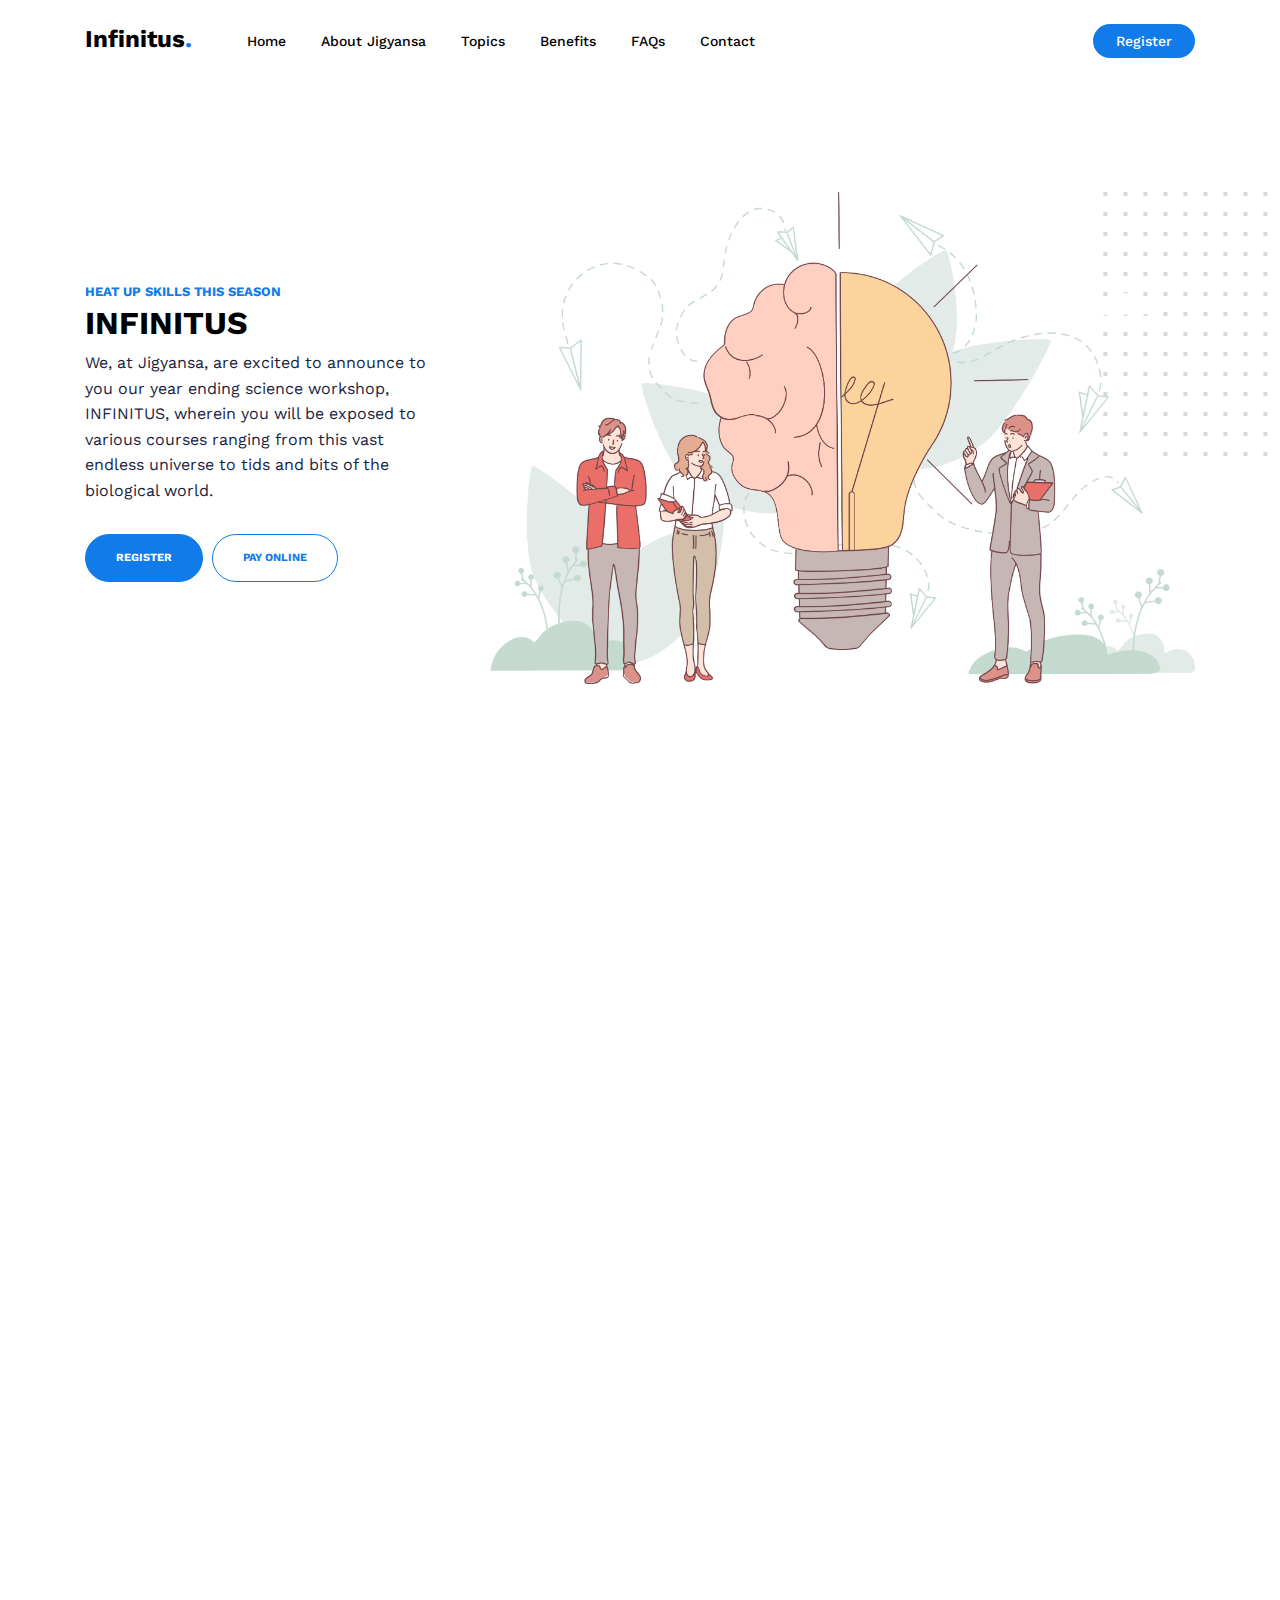
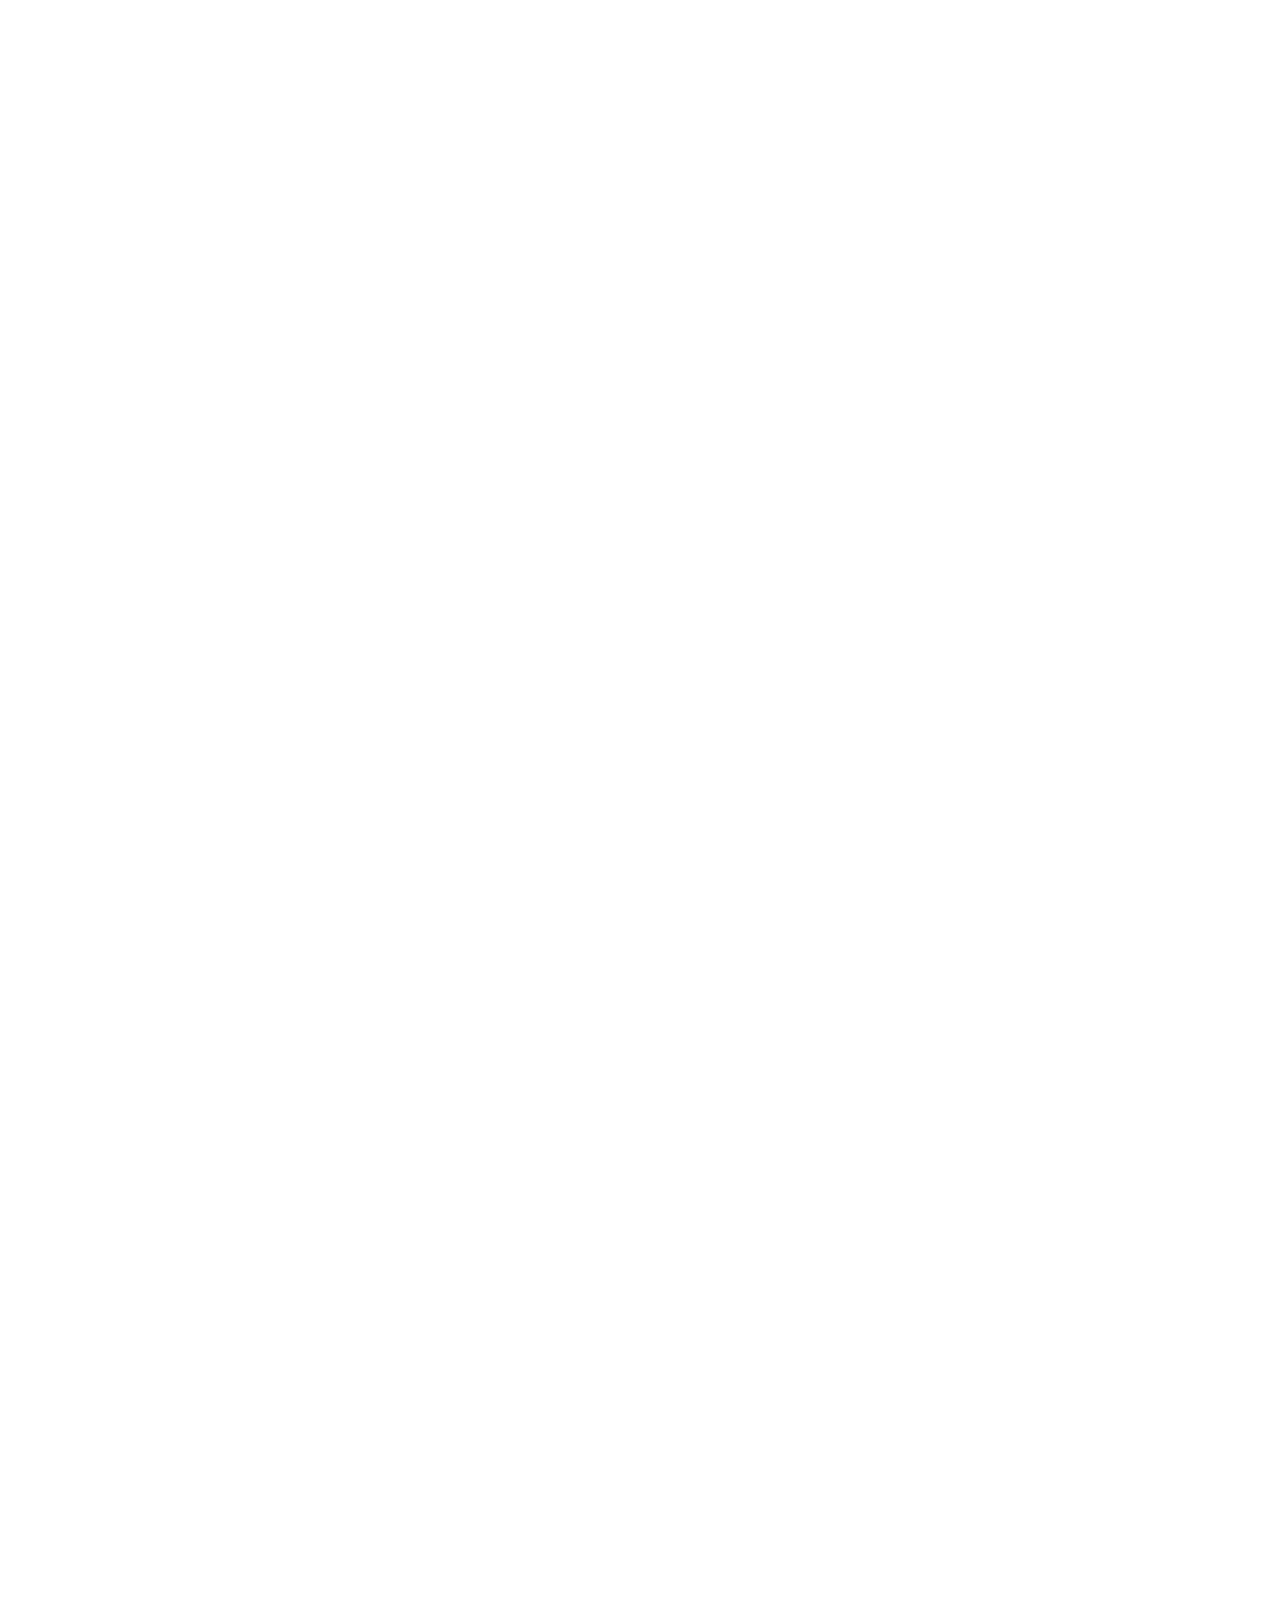
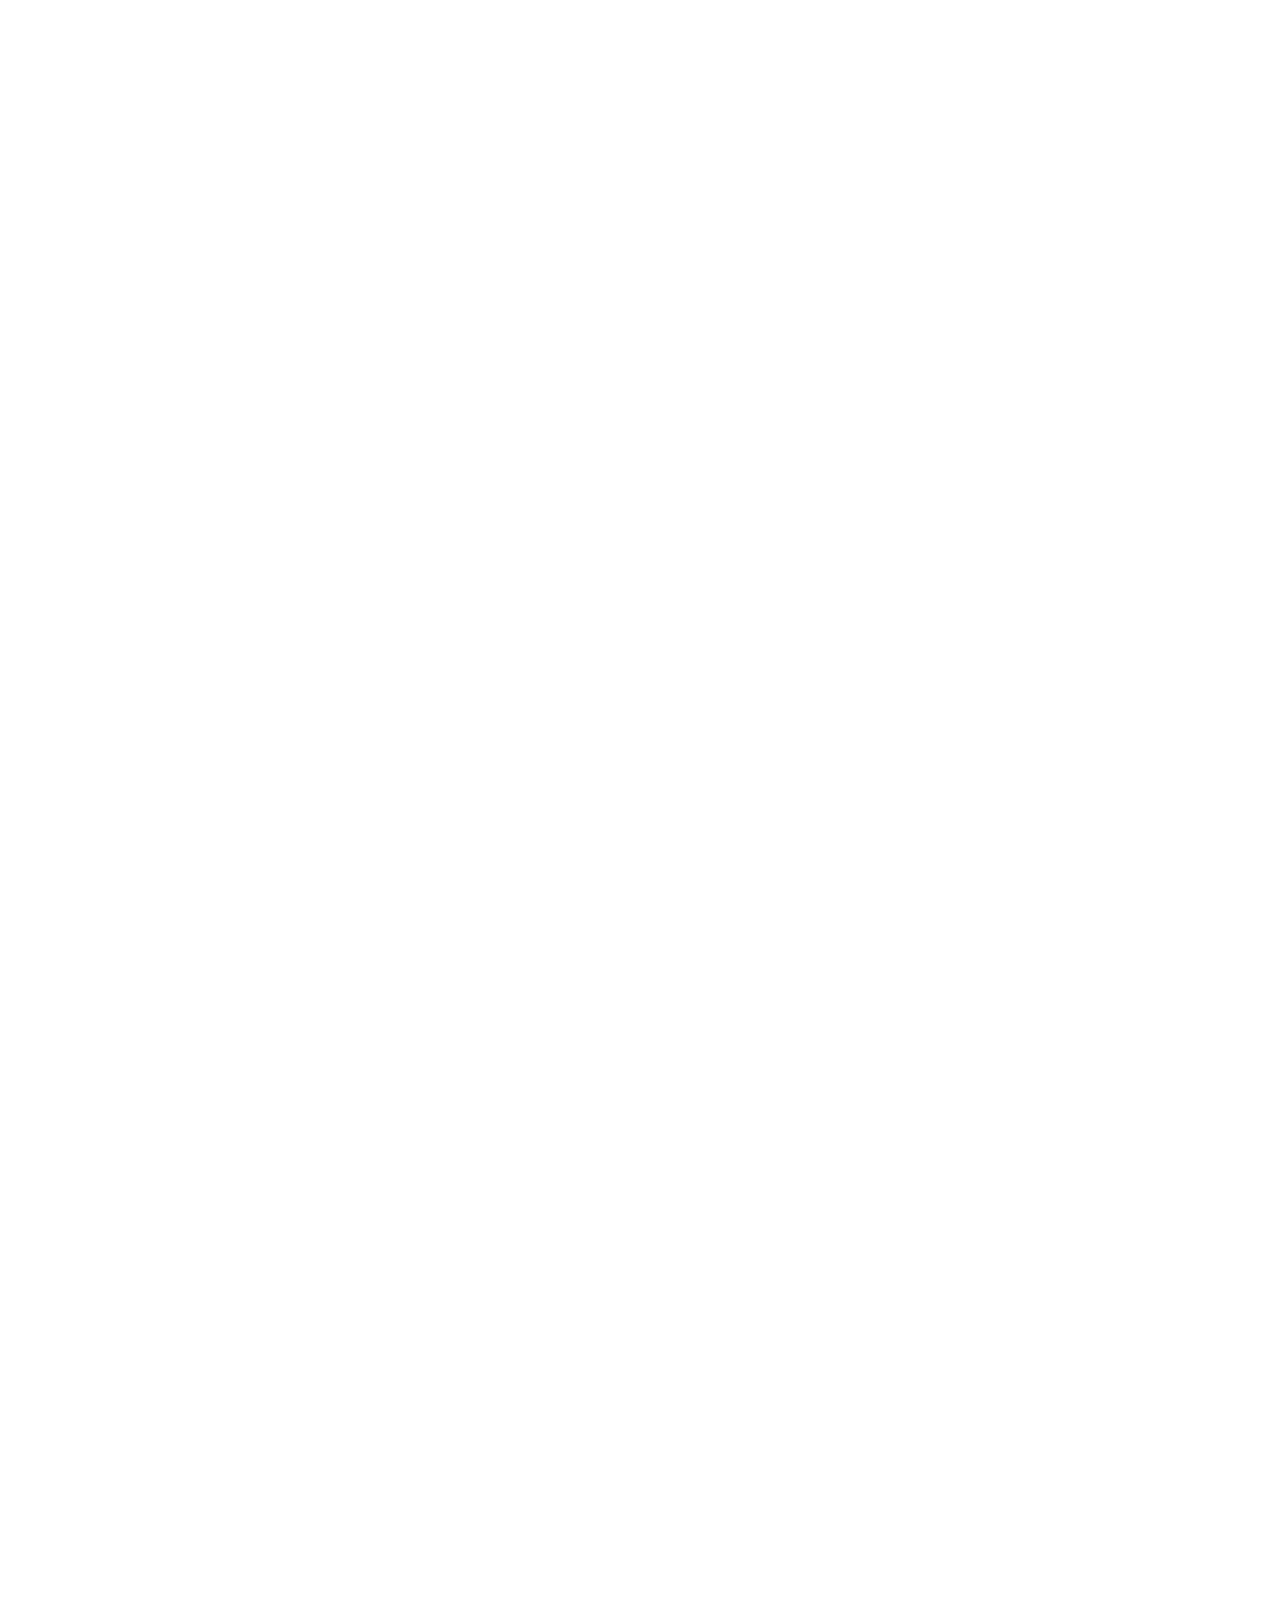
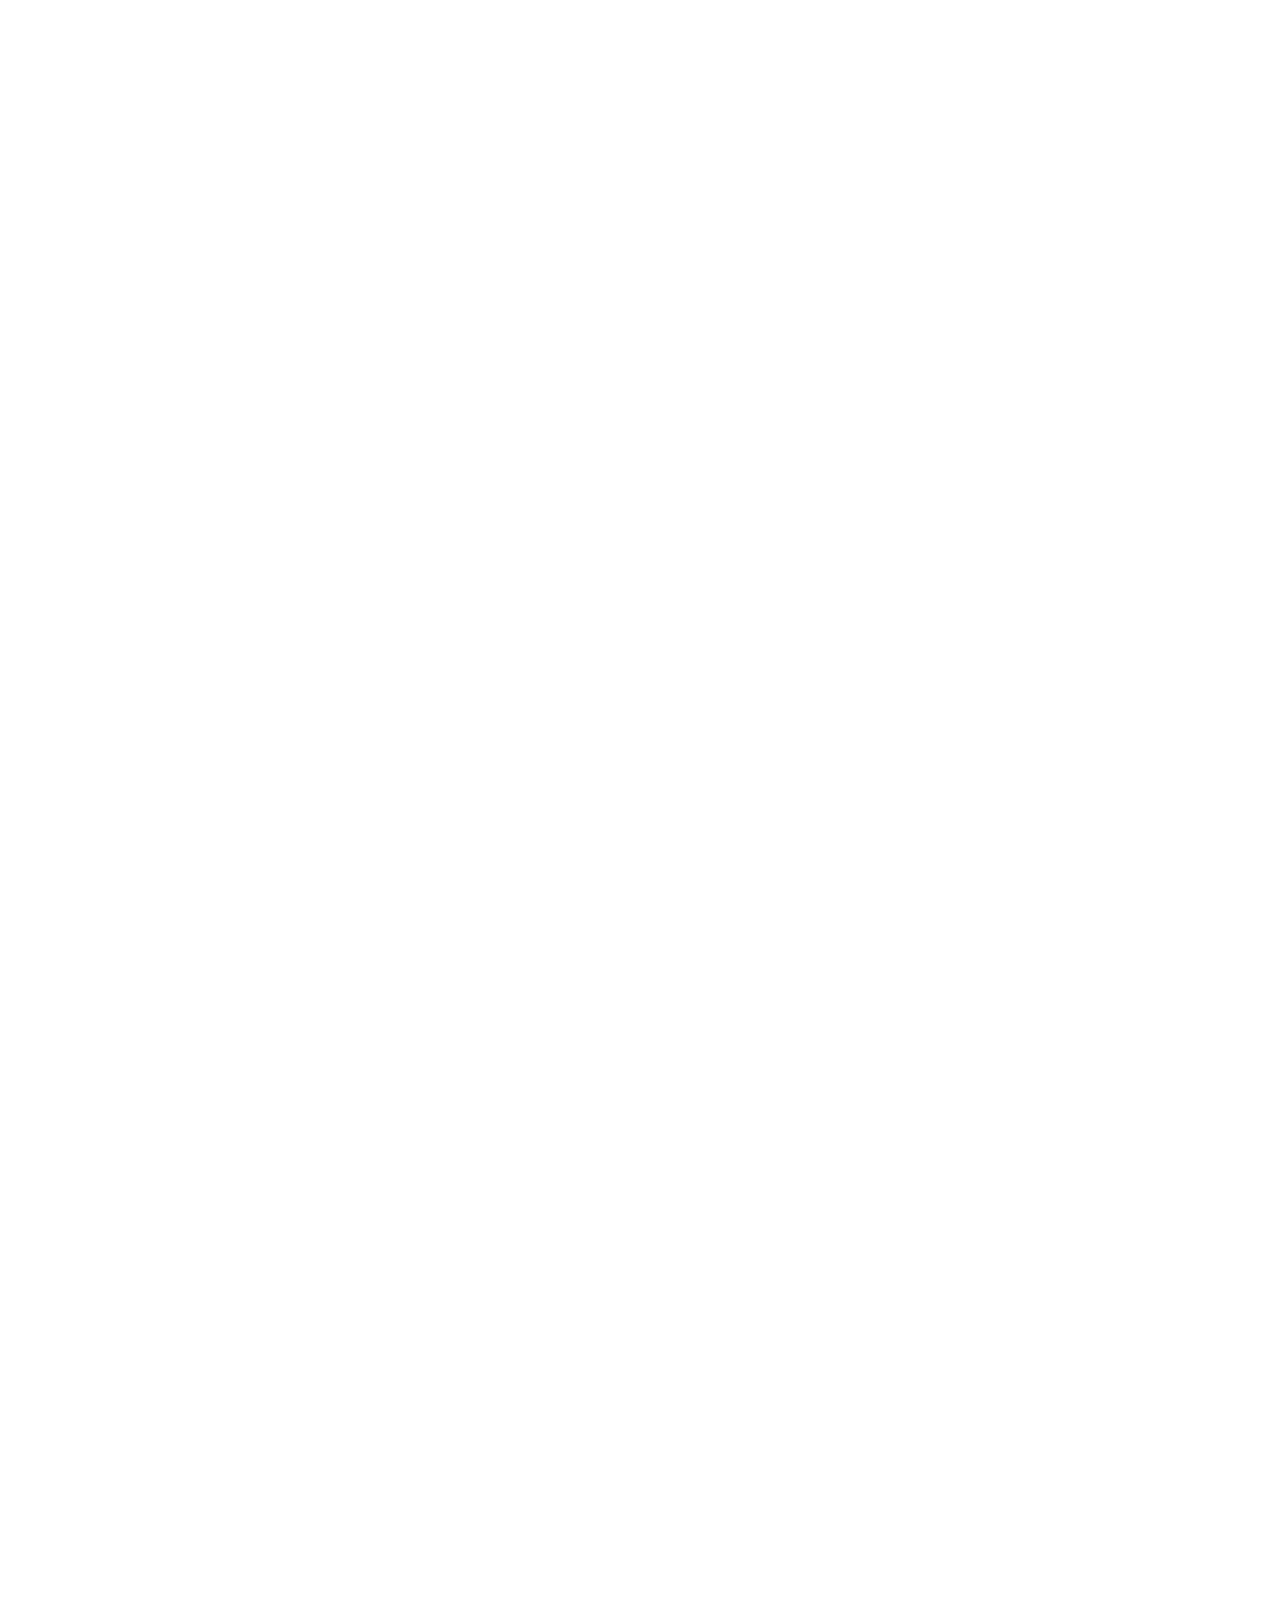
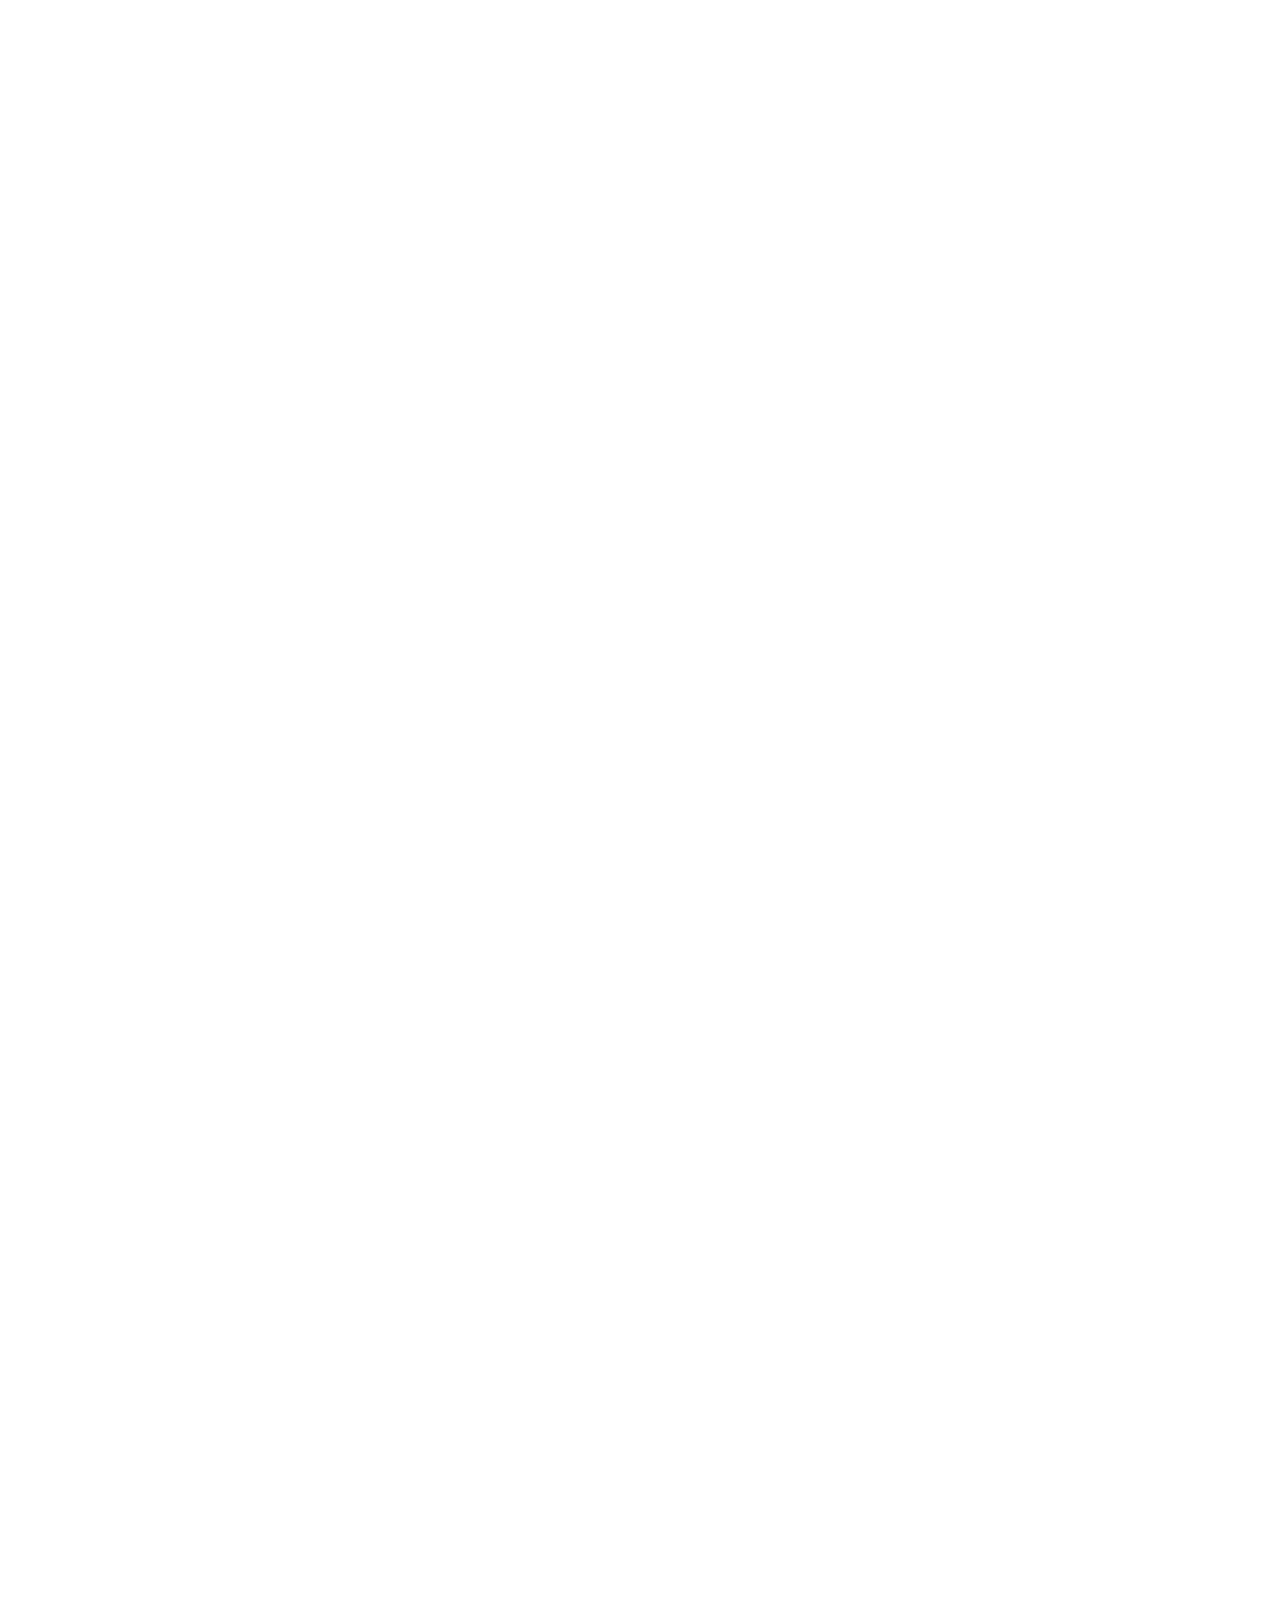
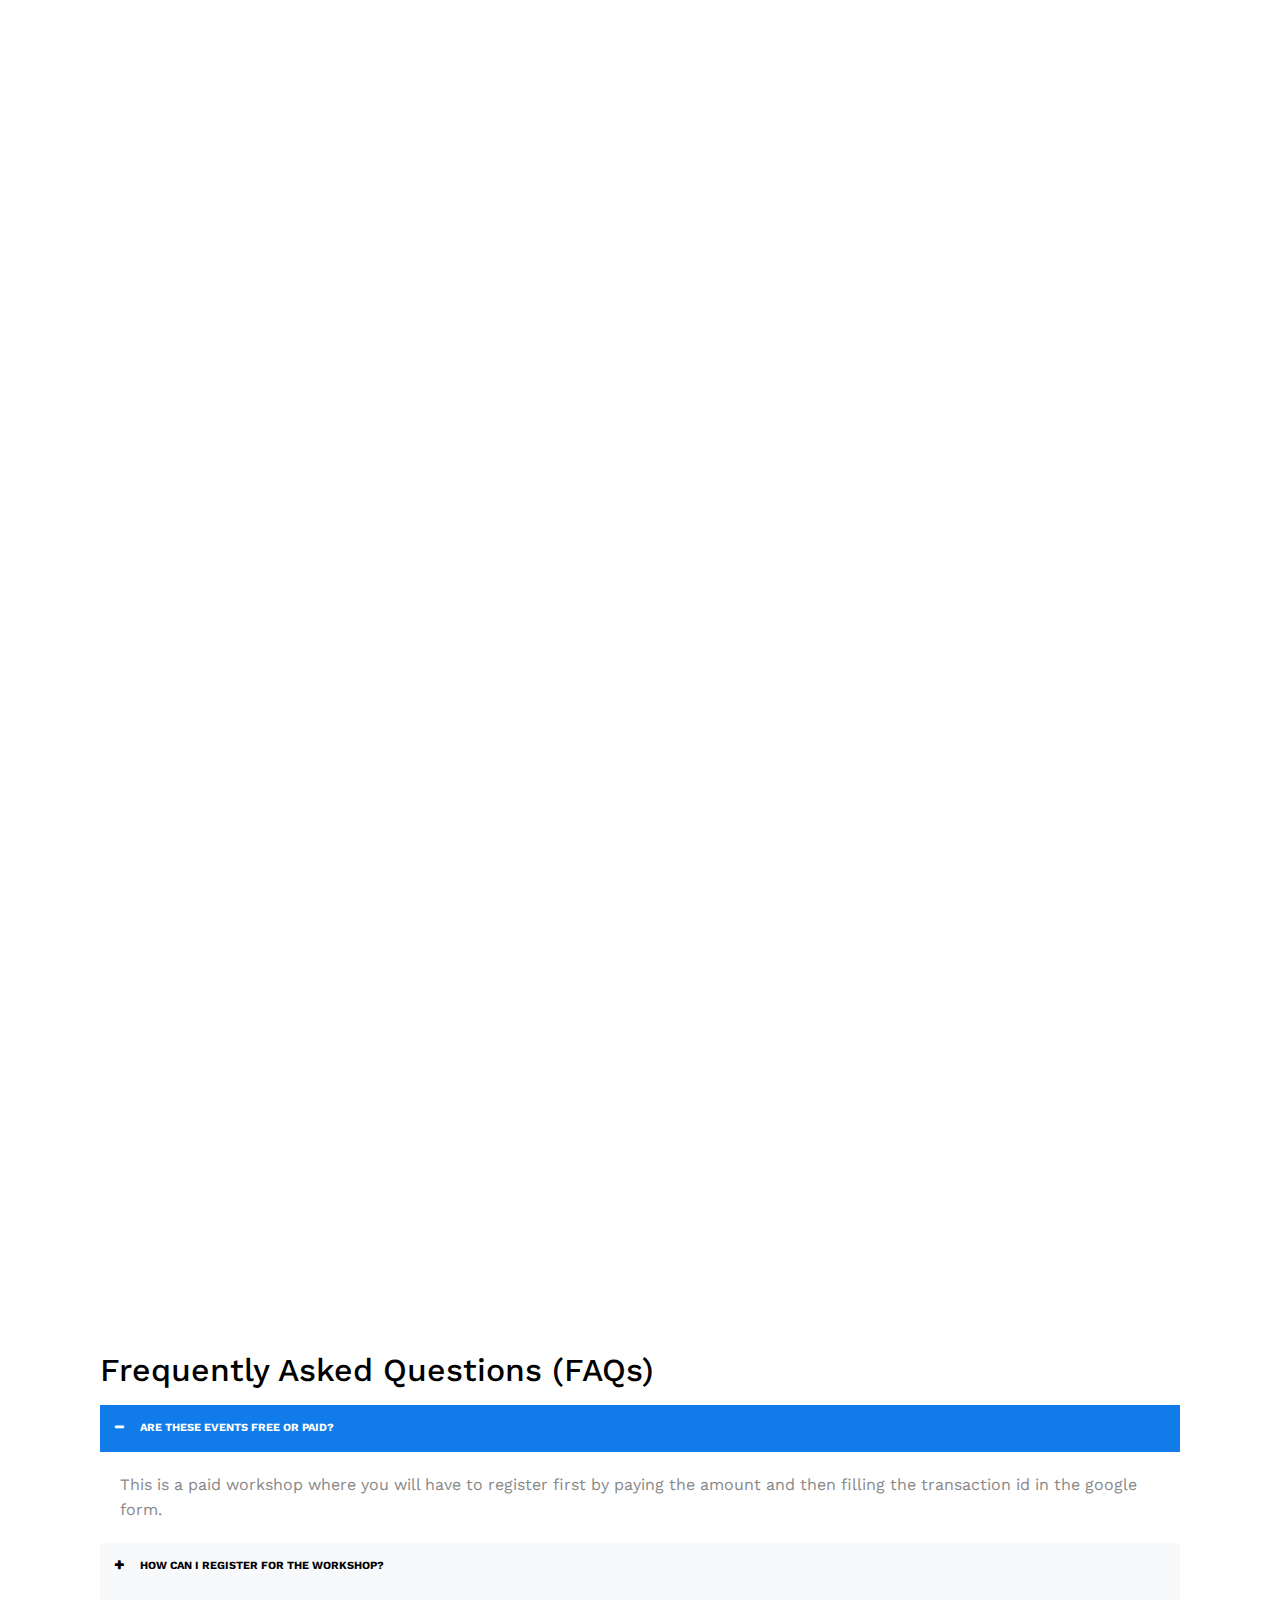
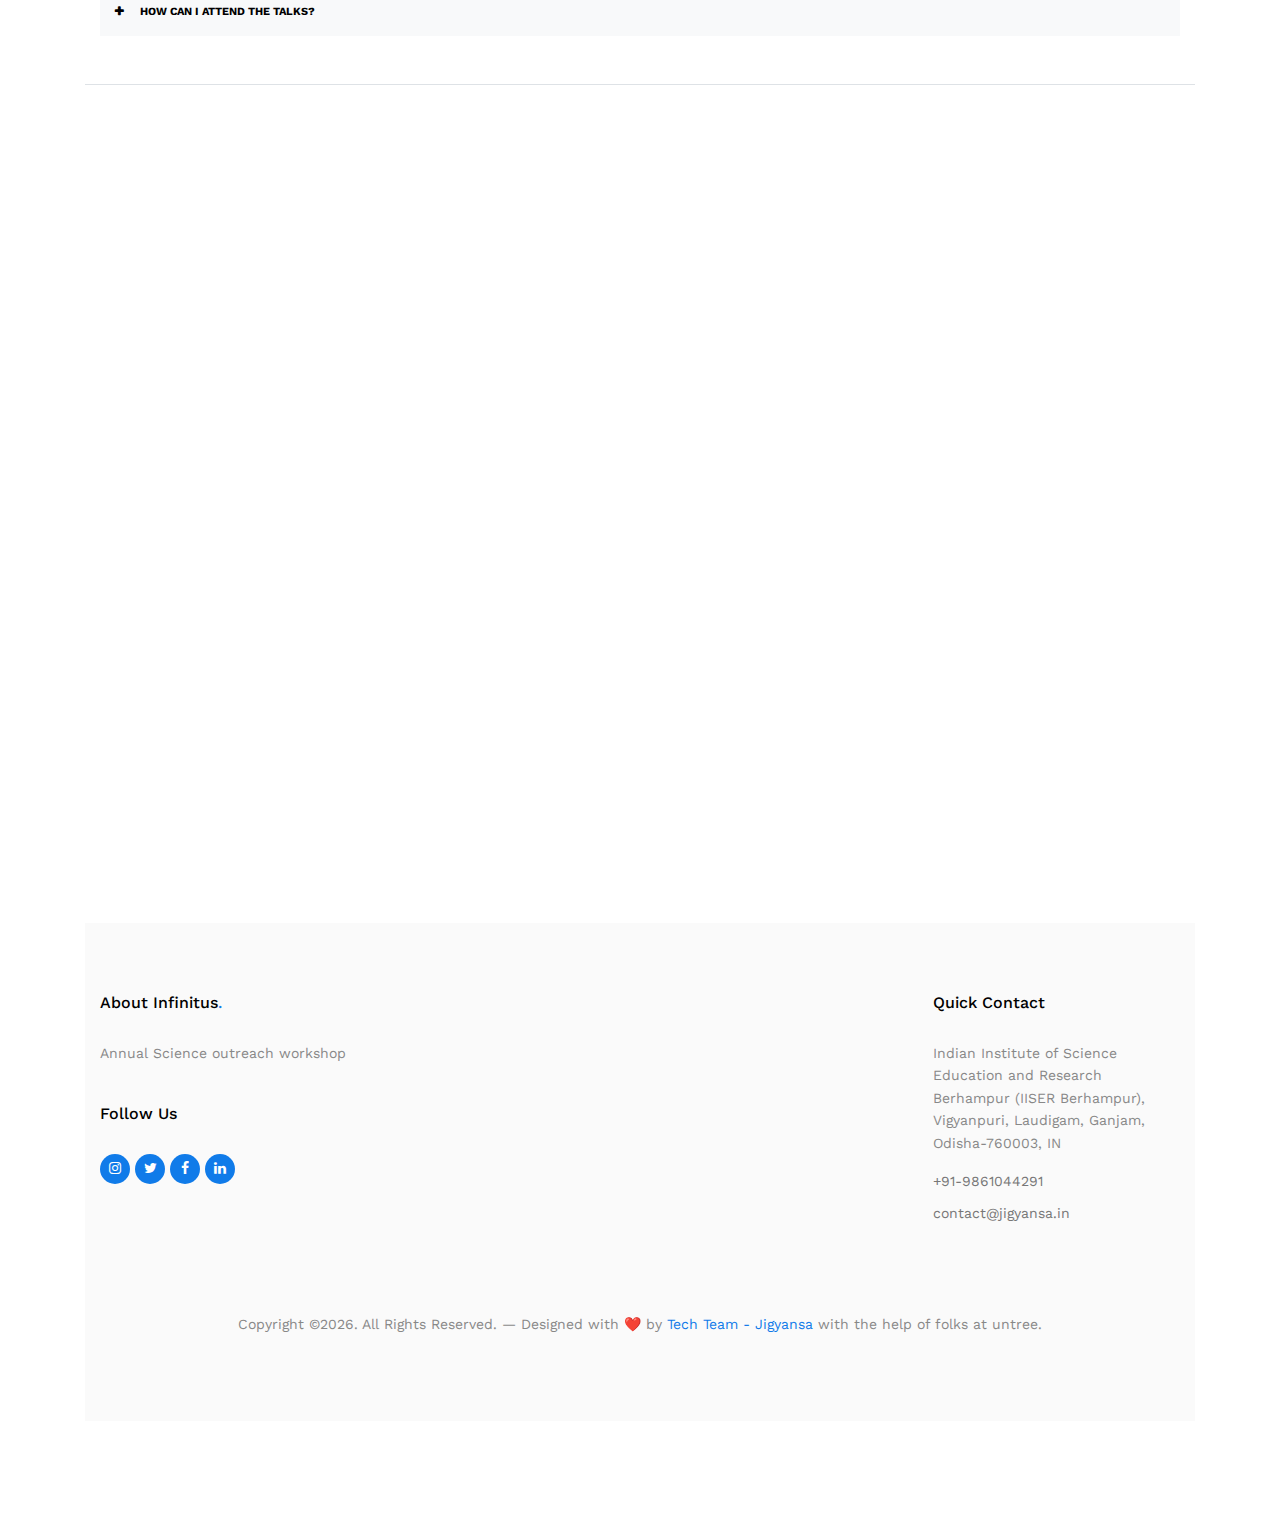
==== commit e8671478: "picture" ====
--- a/index.html
+++ b/index.html
@@ -353,7 +353,7 @@
           <span class="wrap-icon-play">
 
           </span>
-          <img src="CourseCover/tree.jpg" alt="Image" class="img-fluid img-shadow">
+          <img src="CourseCover/soumyajit-01.png" alt="Image" class="img-fluid img-shadow">
         </a>
       </div> <!-- /.col-md-4 -->
     </div> <!-- /.row -->
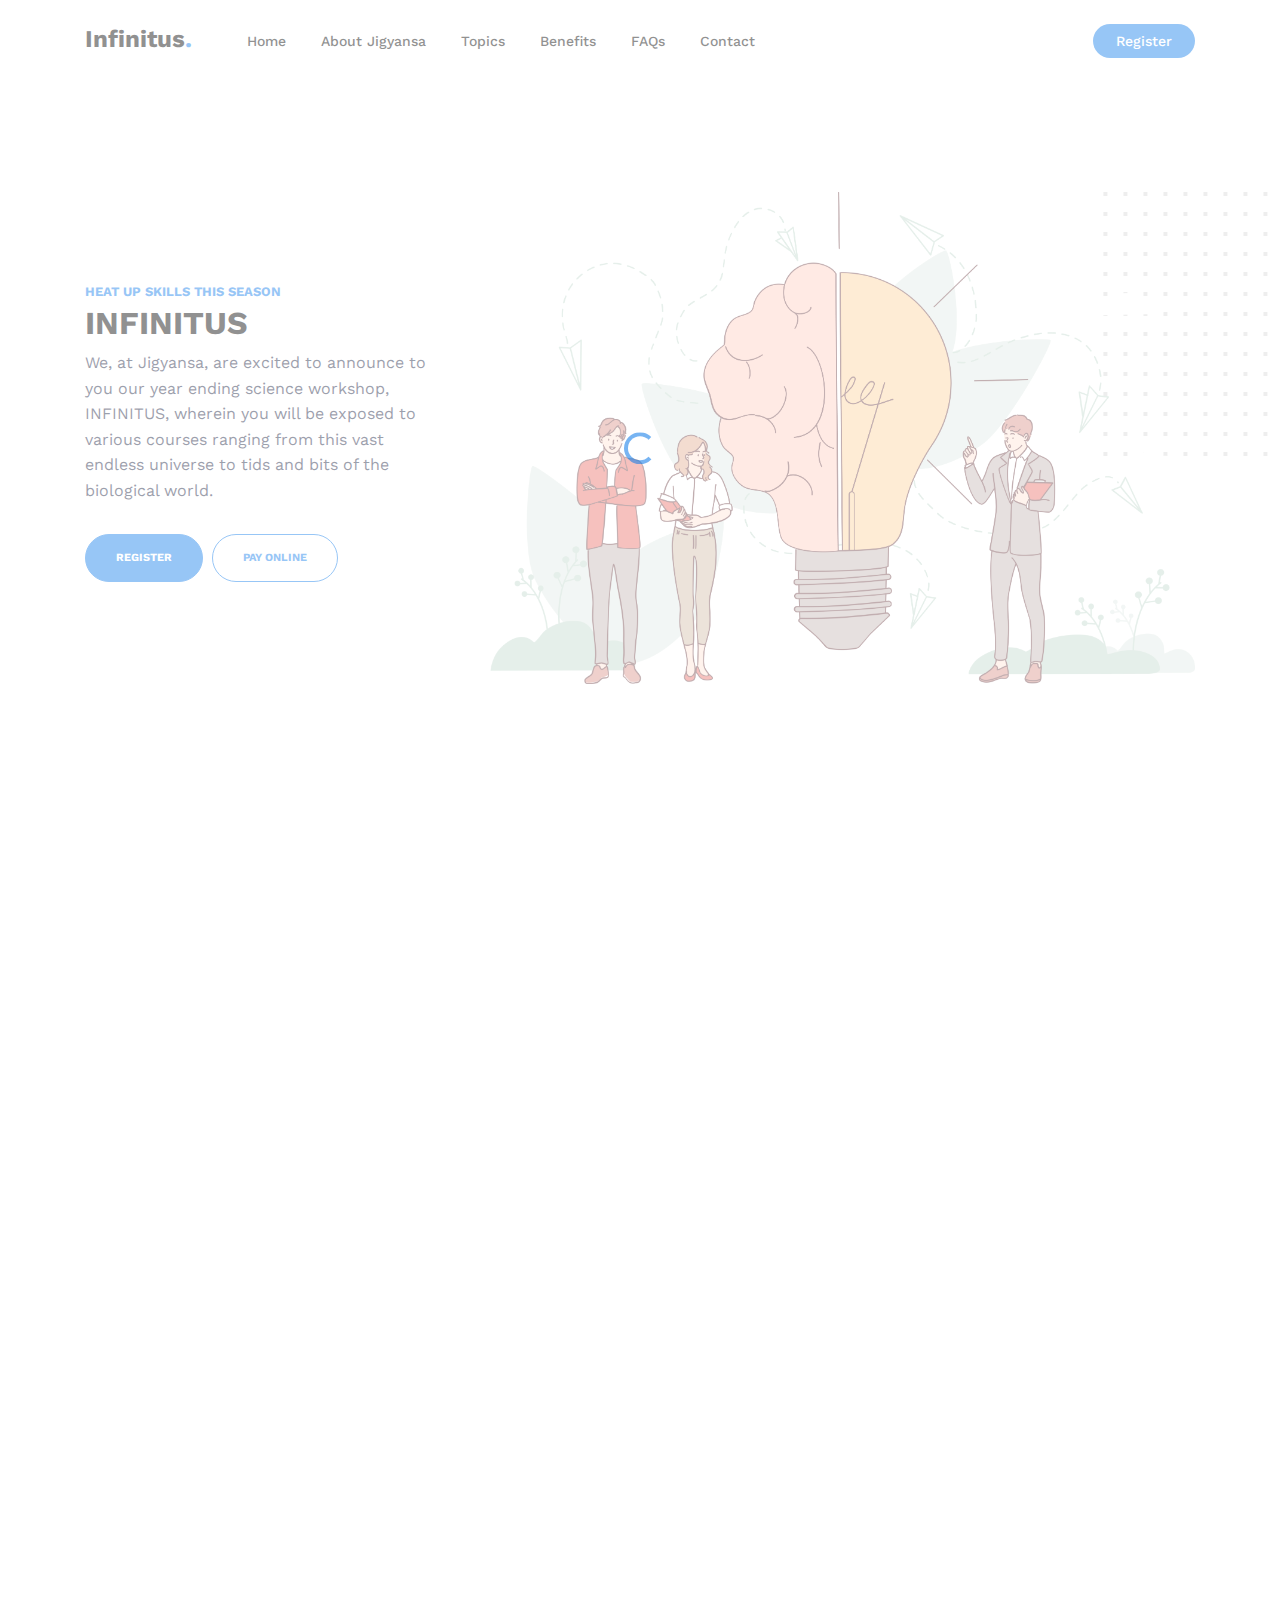
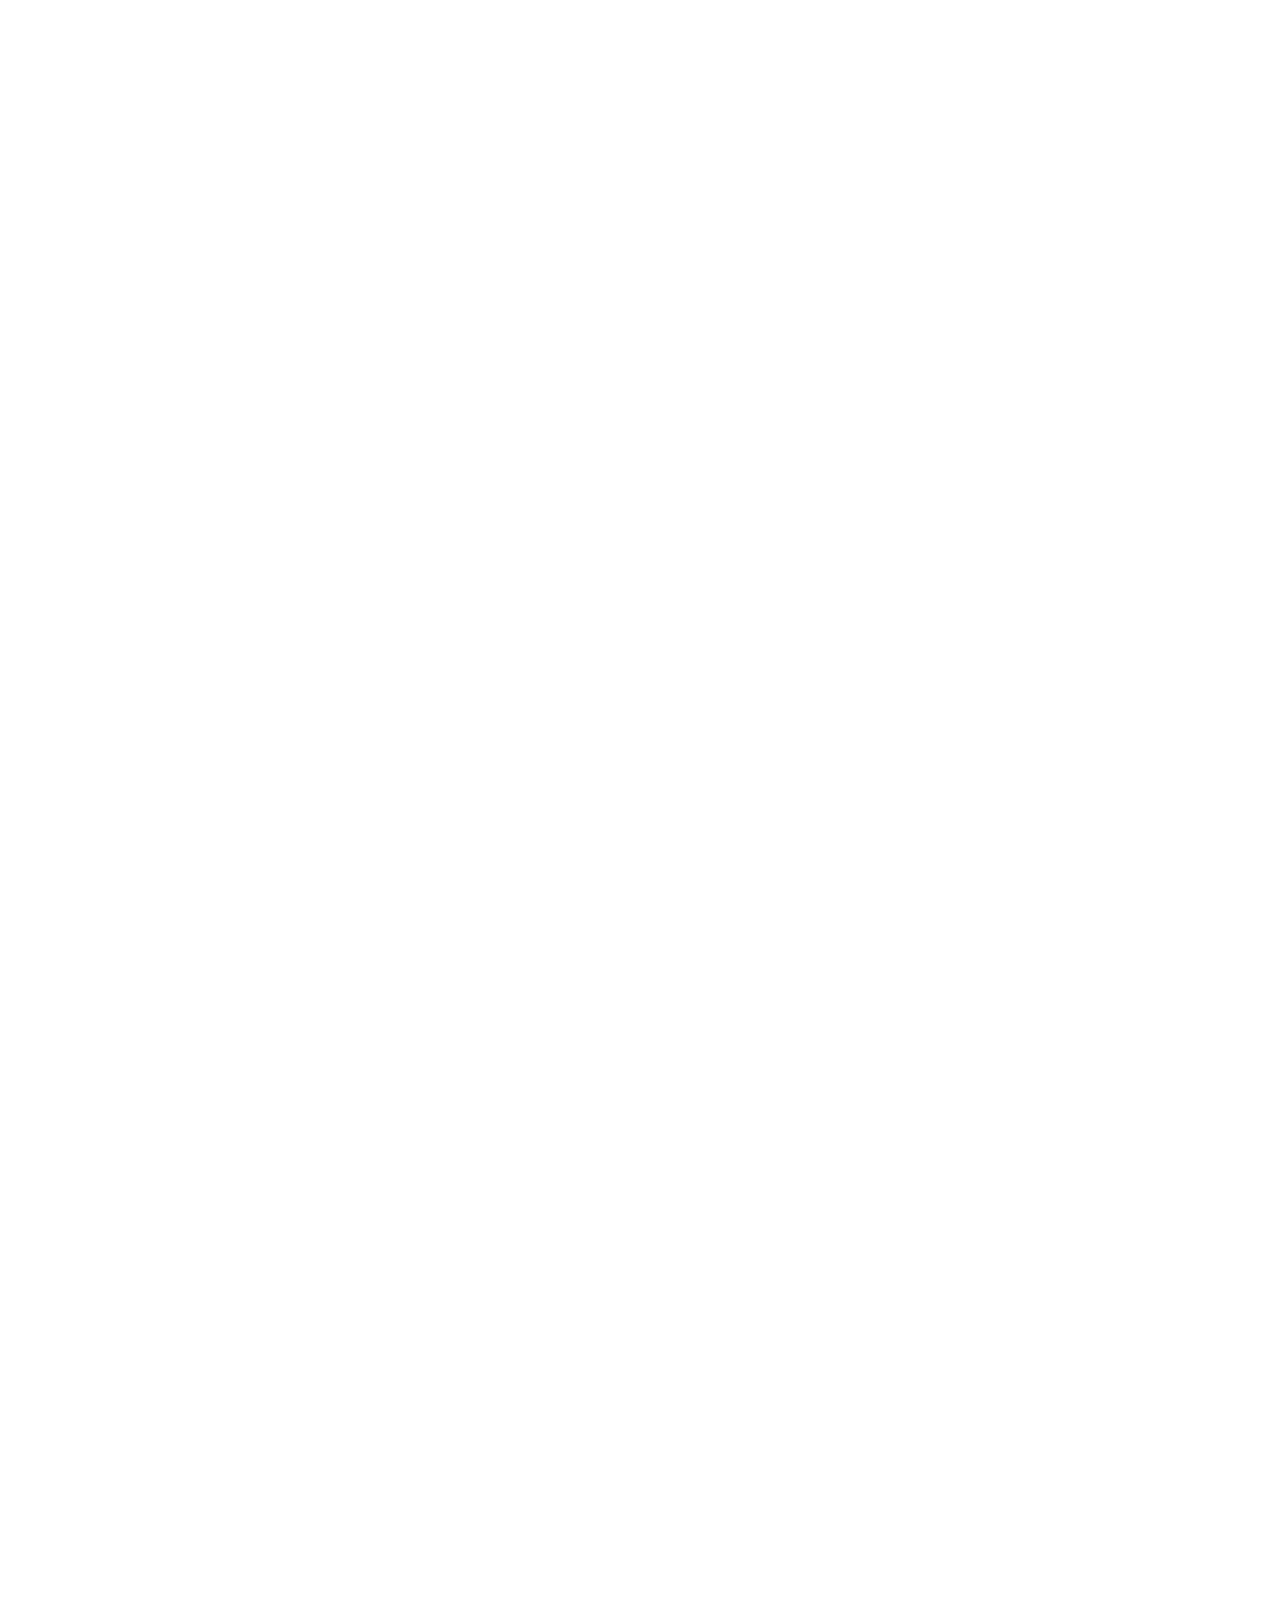
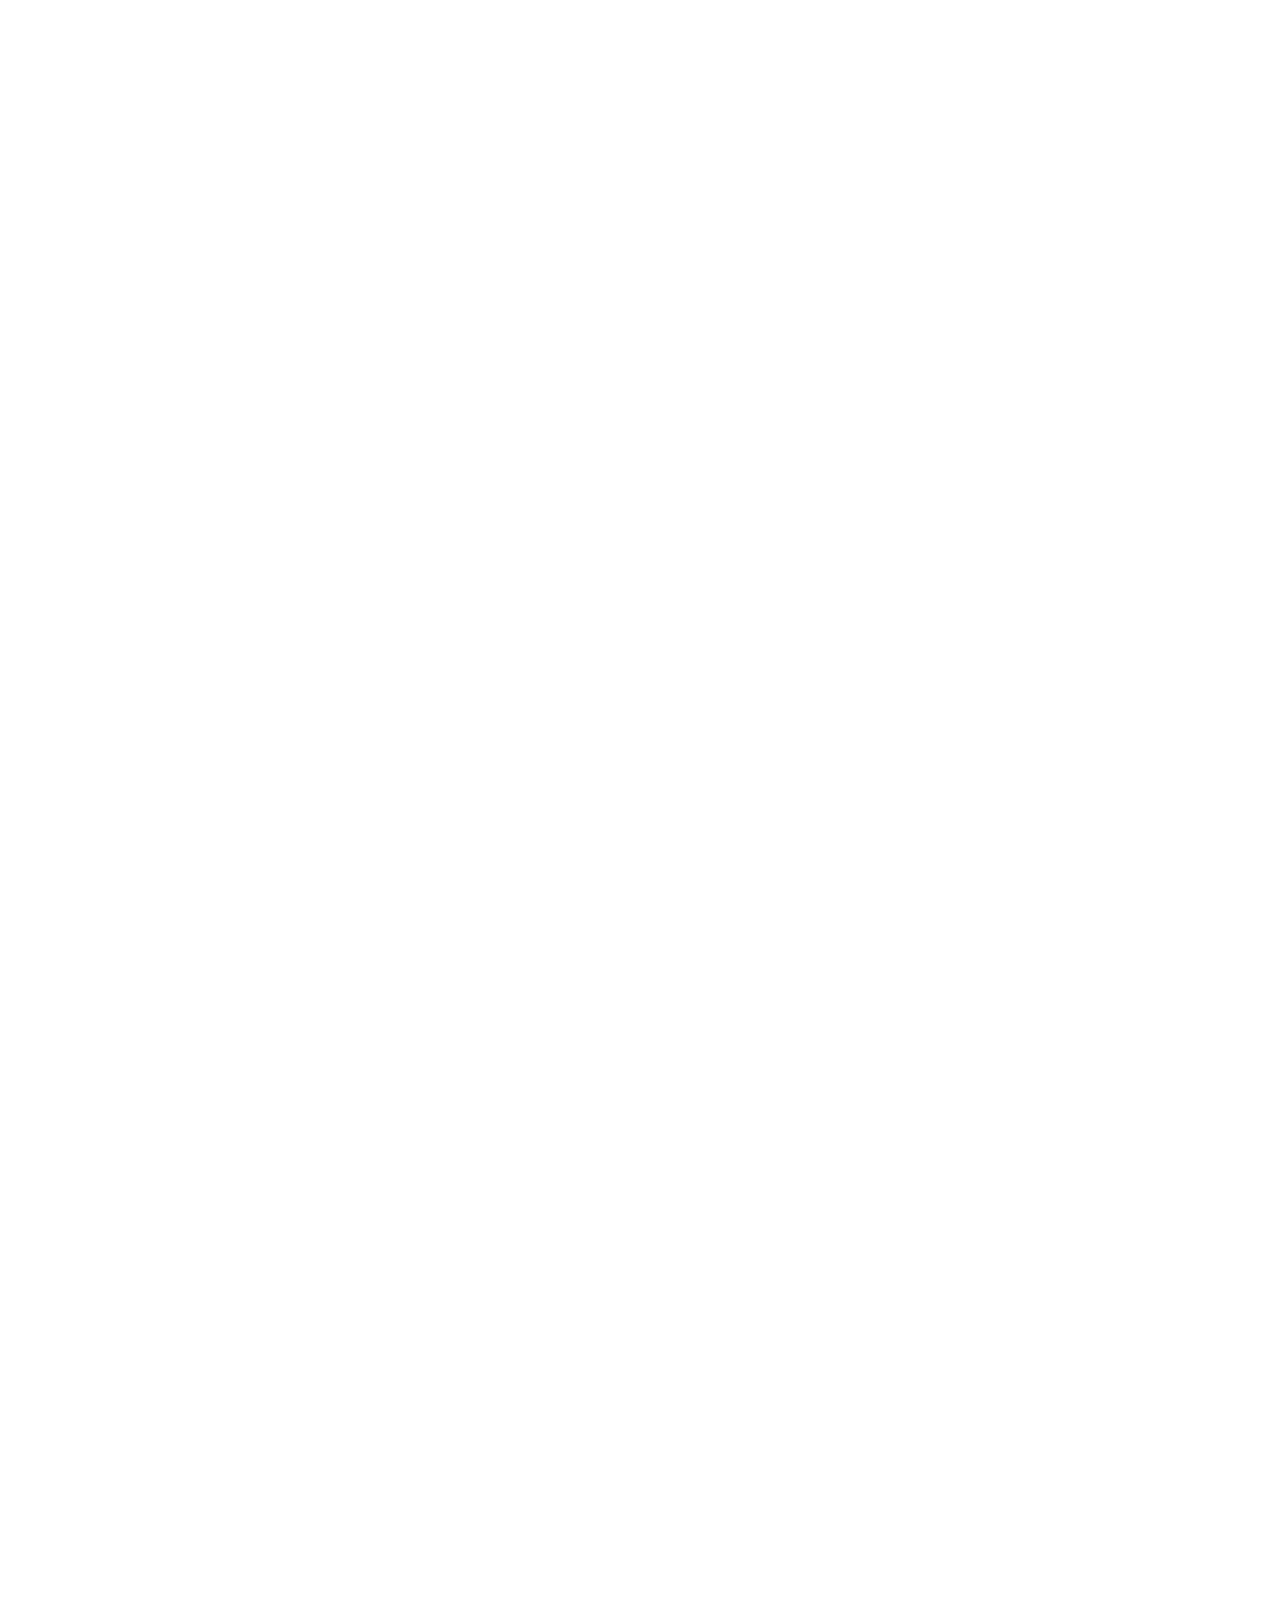
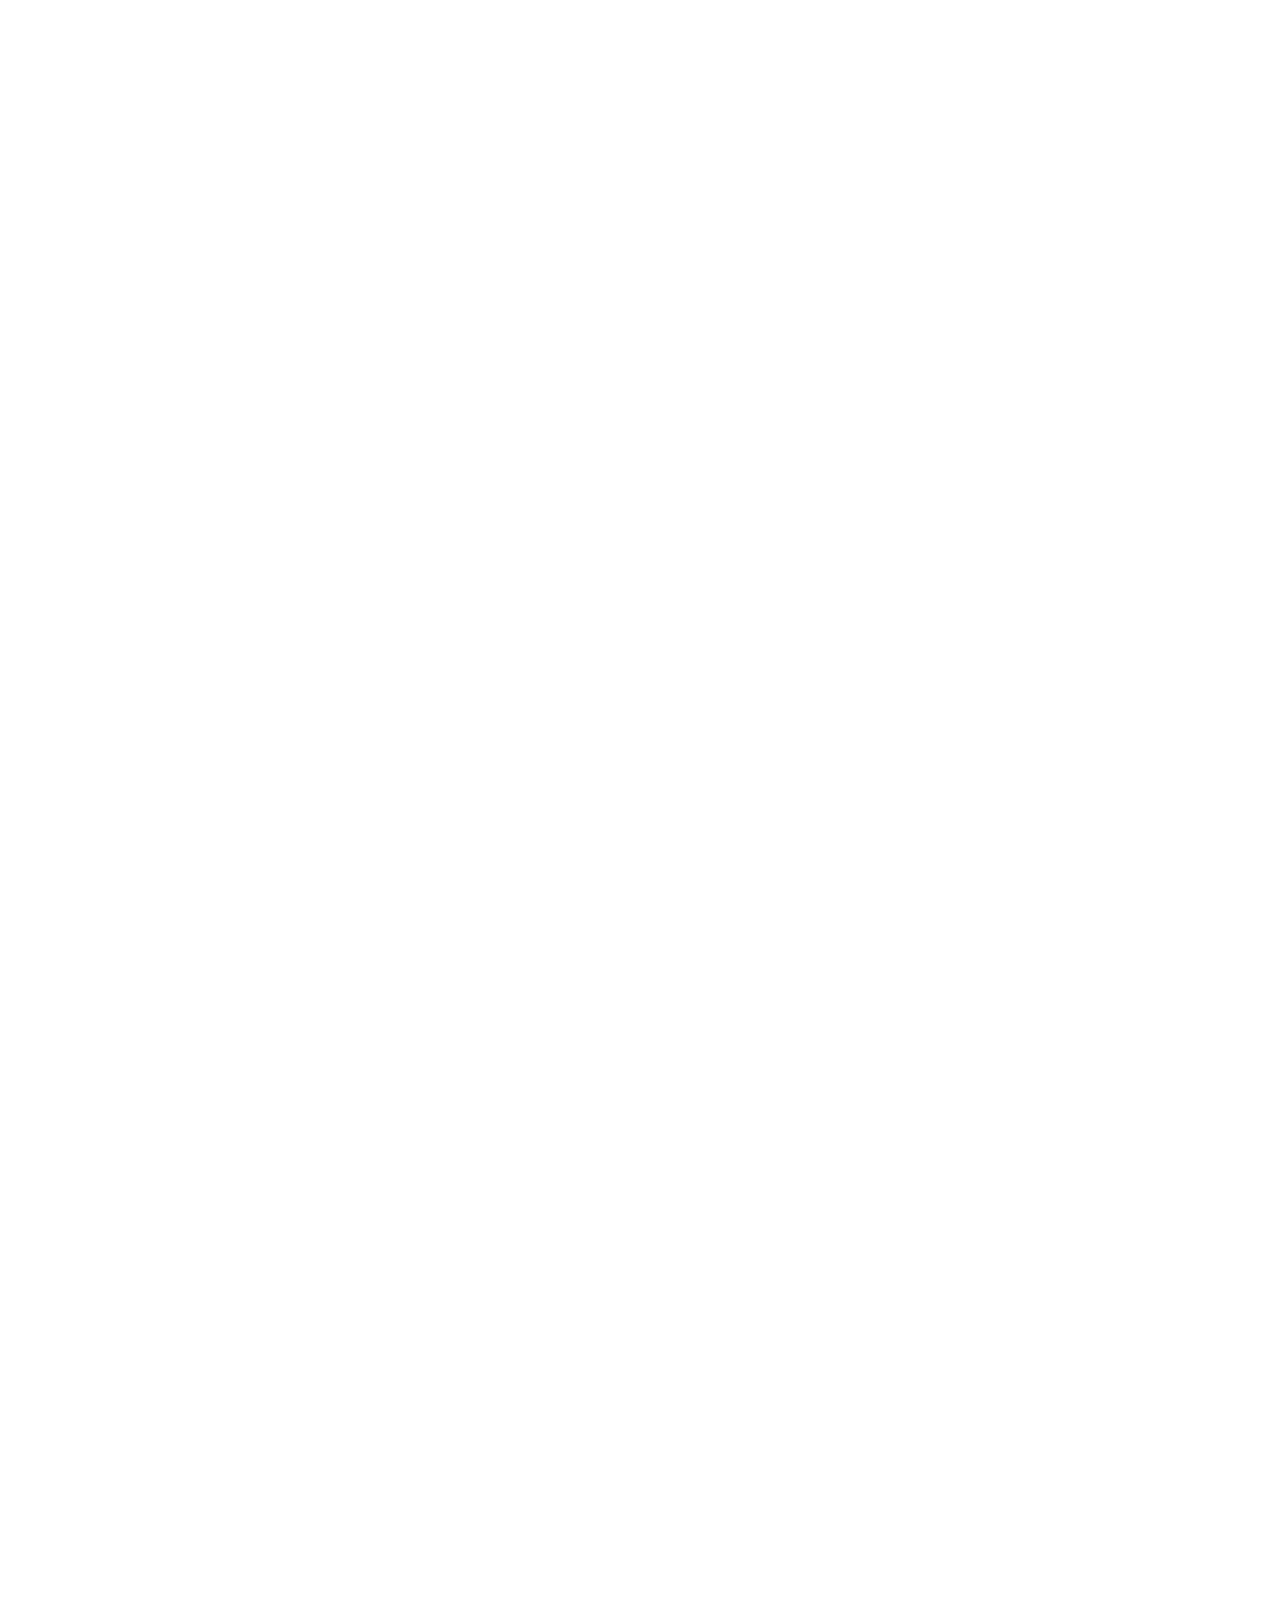
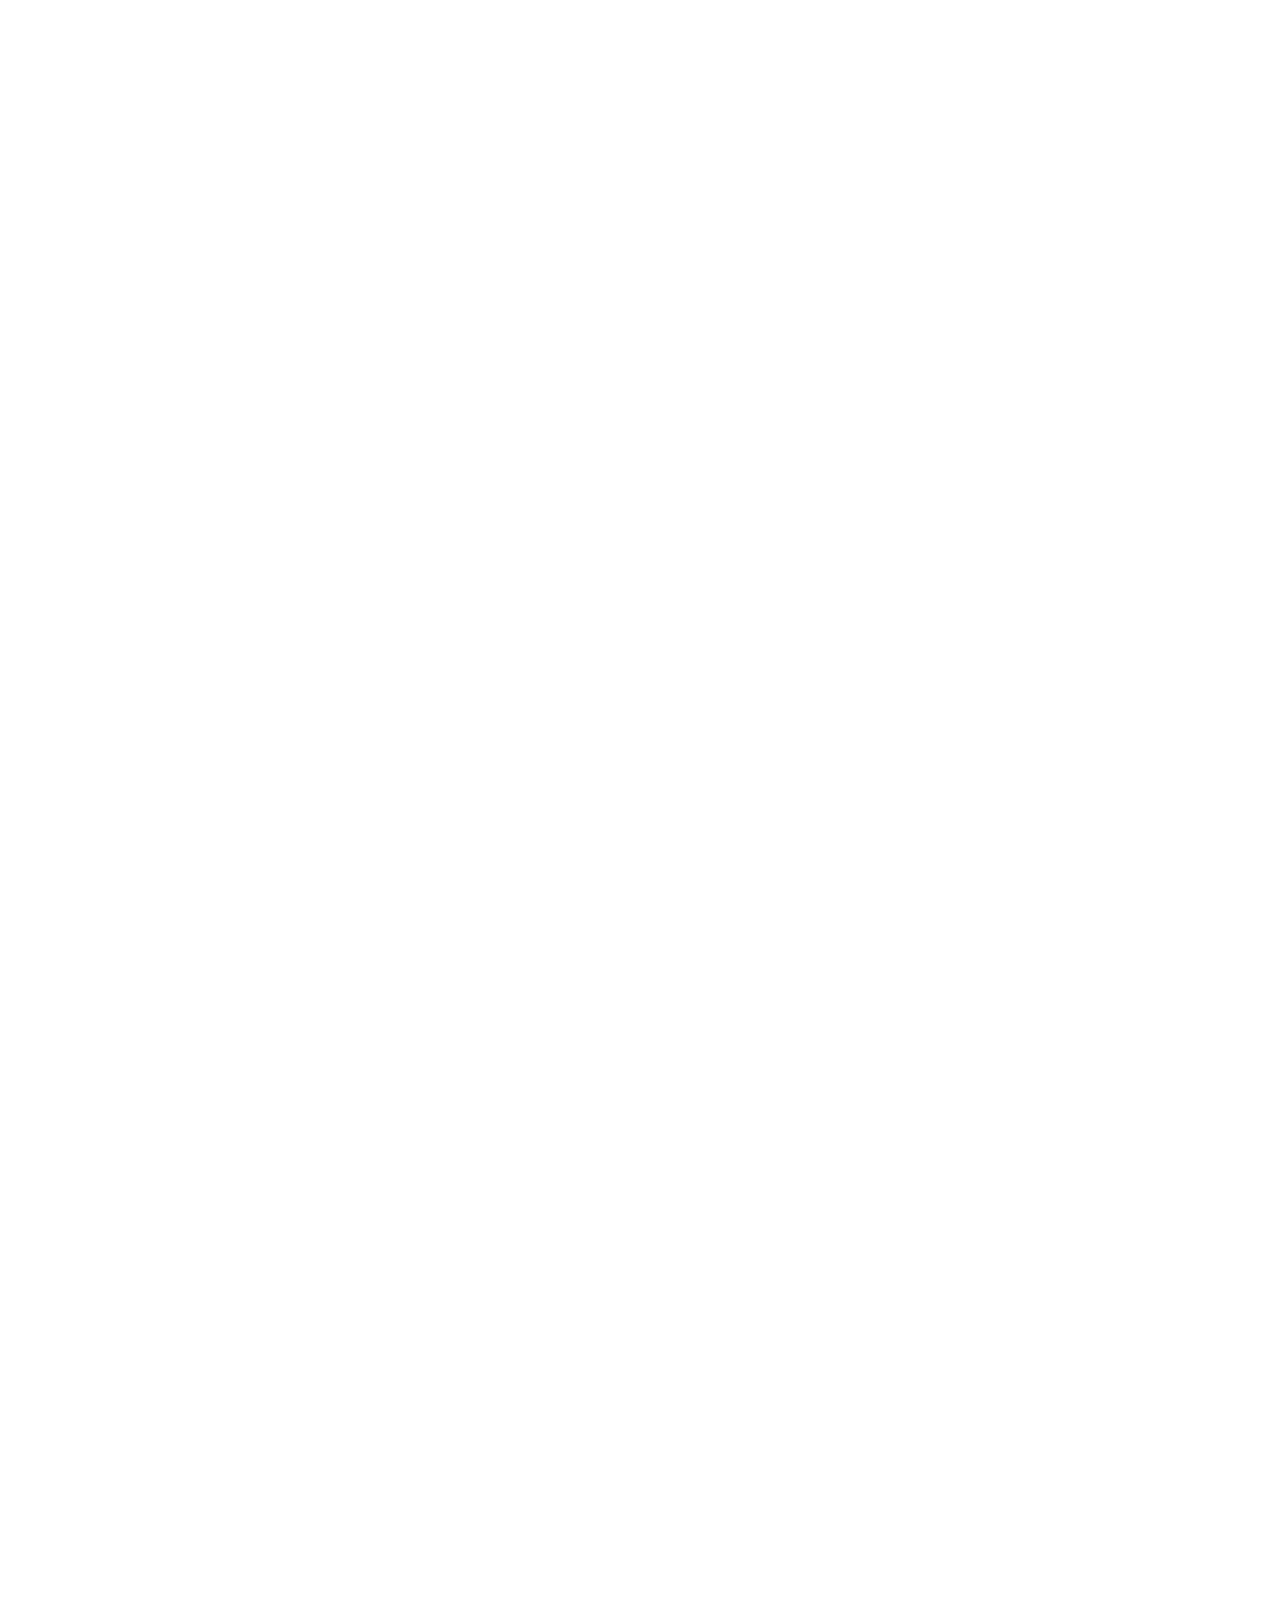
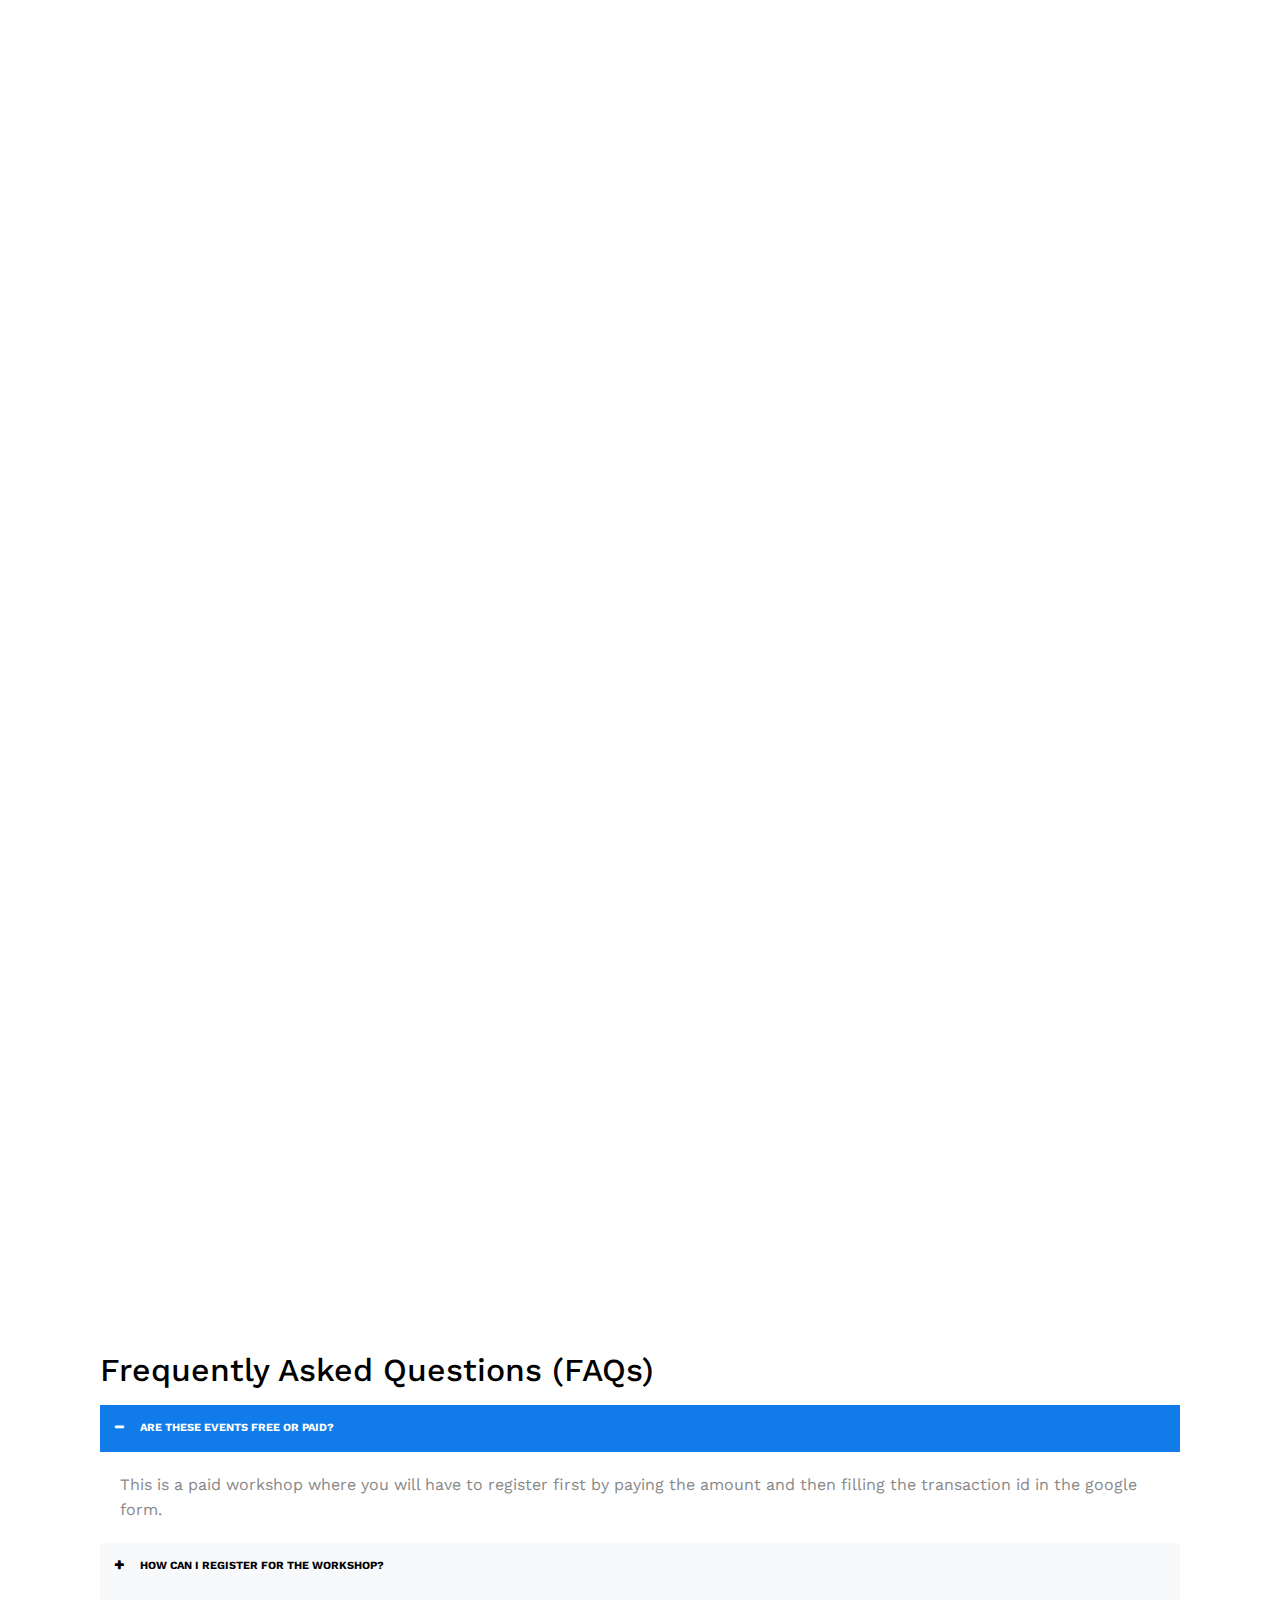
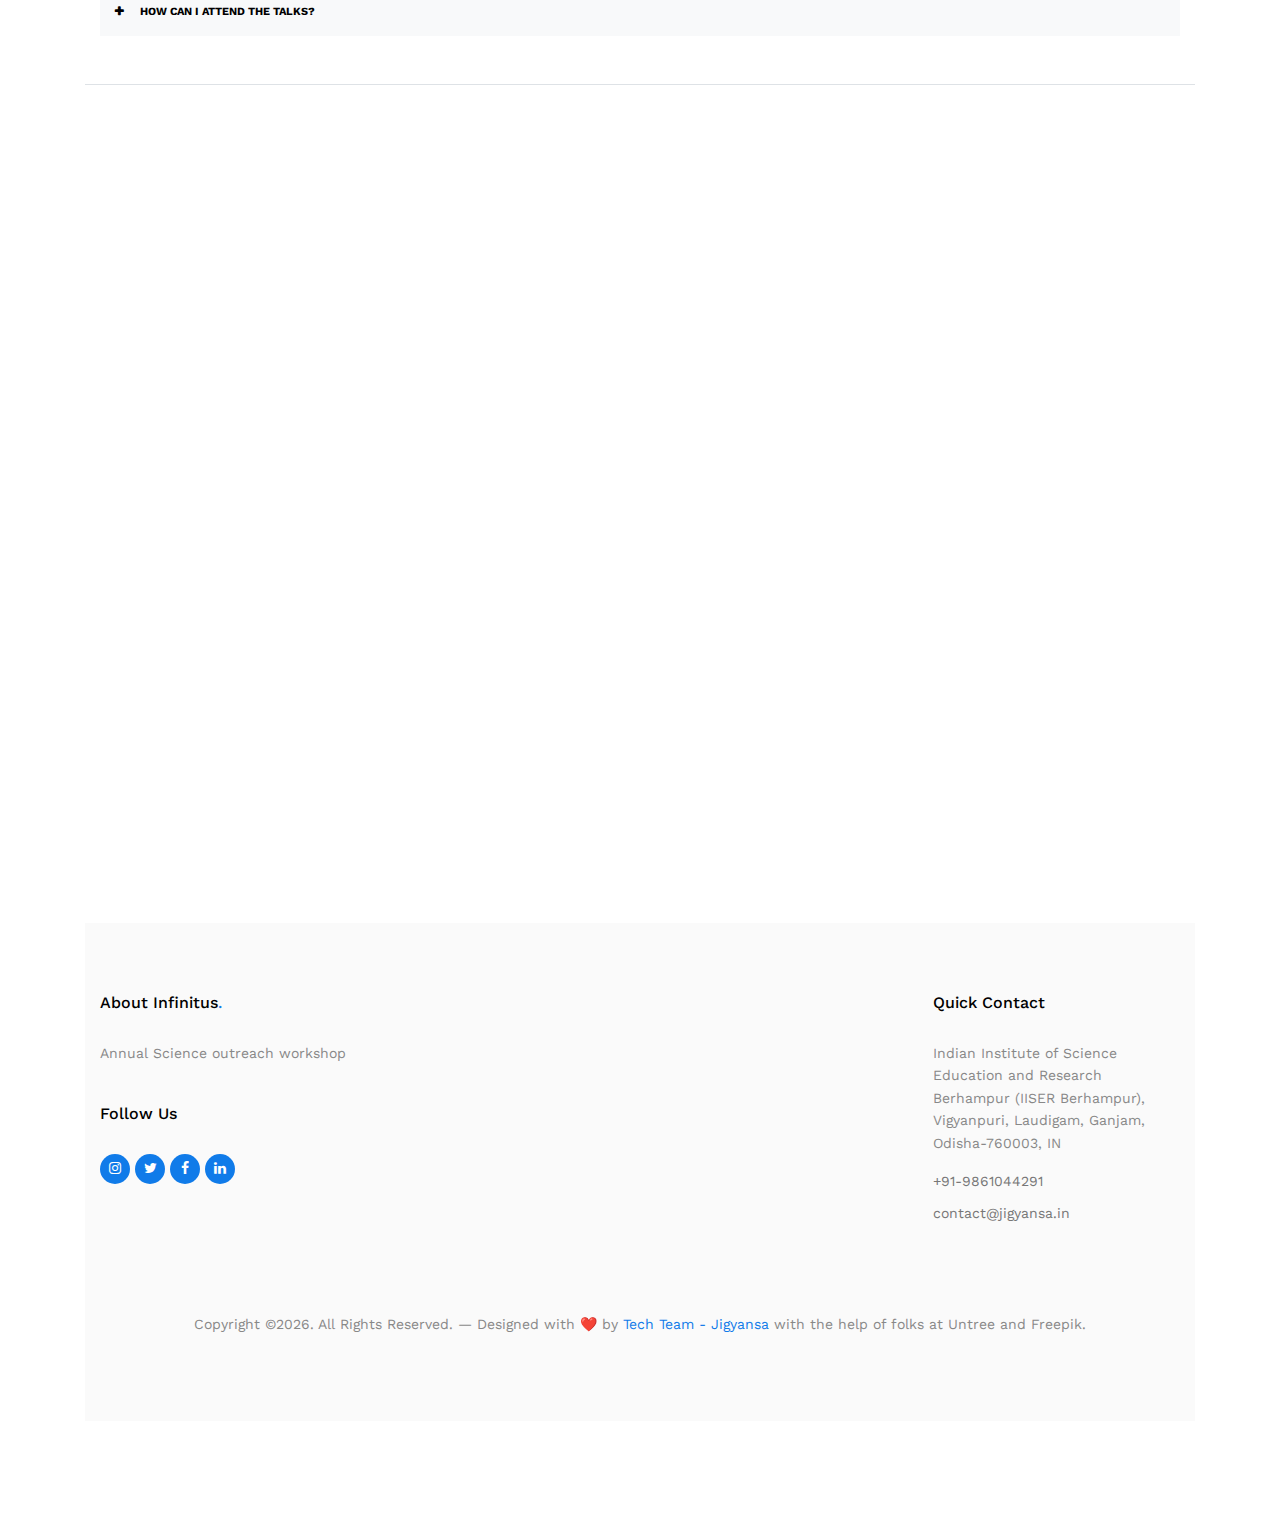
==== commit 2ba7d32f: "Minor Updates" ====
--- a/index.html
+++ b/index.html
@@ -645,7 +645,7 @@
 
       <div class="row mt-5">
         <div class="col-12 text-center">
-          <p class="copyright">Copyright &copy;<script>document.write(new Date().getFullYear());</script>. All Rights Reserved. &mdash; Designed with ❤️ by <a href="www.jigyansa.in">Tech Team - Jigyansa</a> with the help of folks at untree. <!-- License information: https://untree.co/license/ -->
+          <p class="copyright">Copyright &copy;<script>document.write(new Date().getFullYear());</script>. All Rights Reserved. &mdash; Designed with ❤️ by <a href="www.jigyansa.in">Tech Team - Jigyansa</a> with the help of folks at Untree and Freepik. <!-- License information: https://untree.co/license/ -->
           </p>
         </div>
       </div>
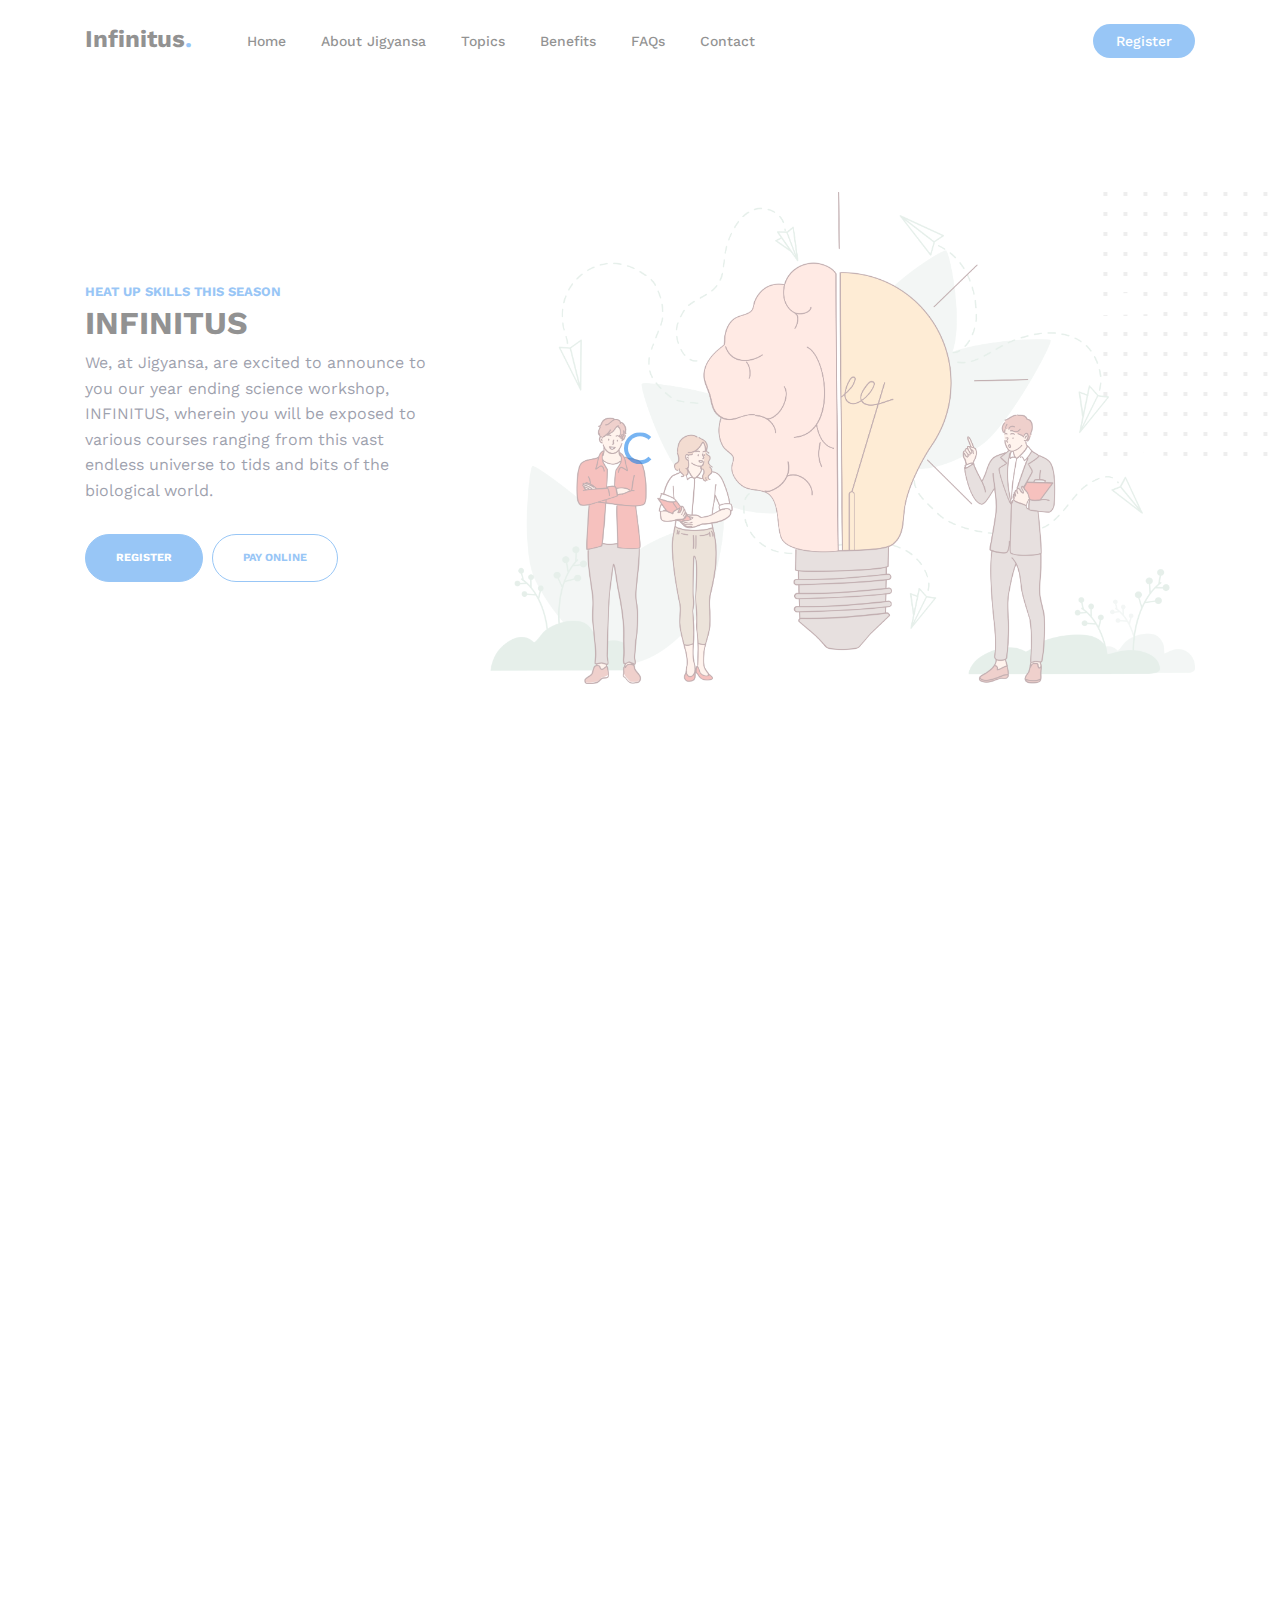
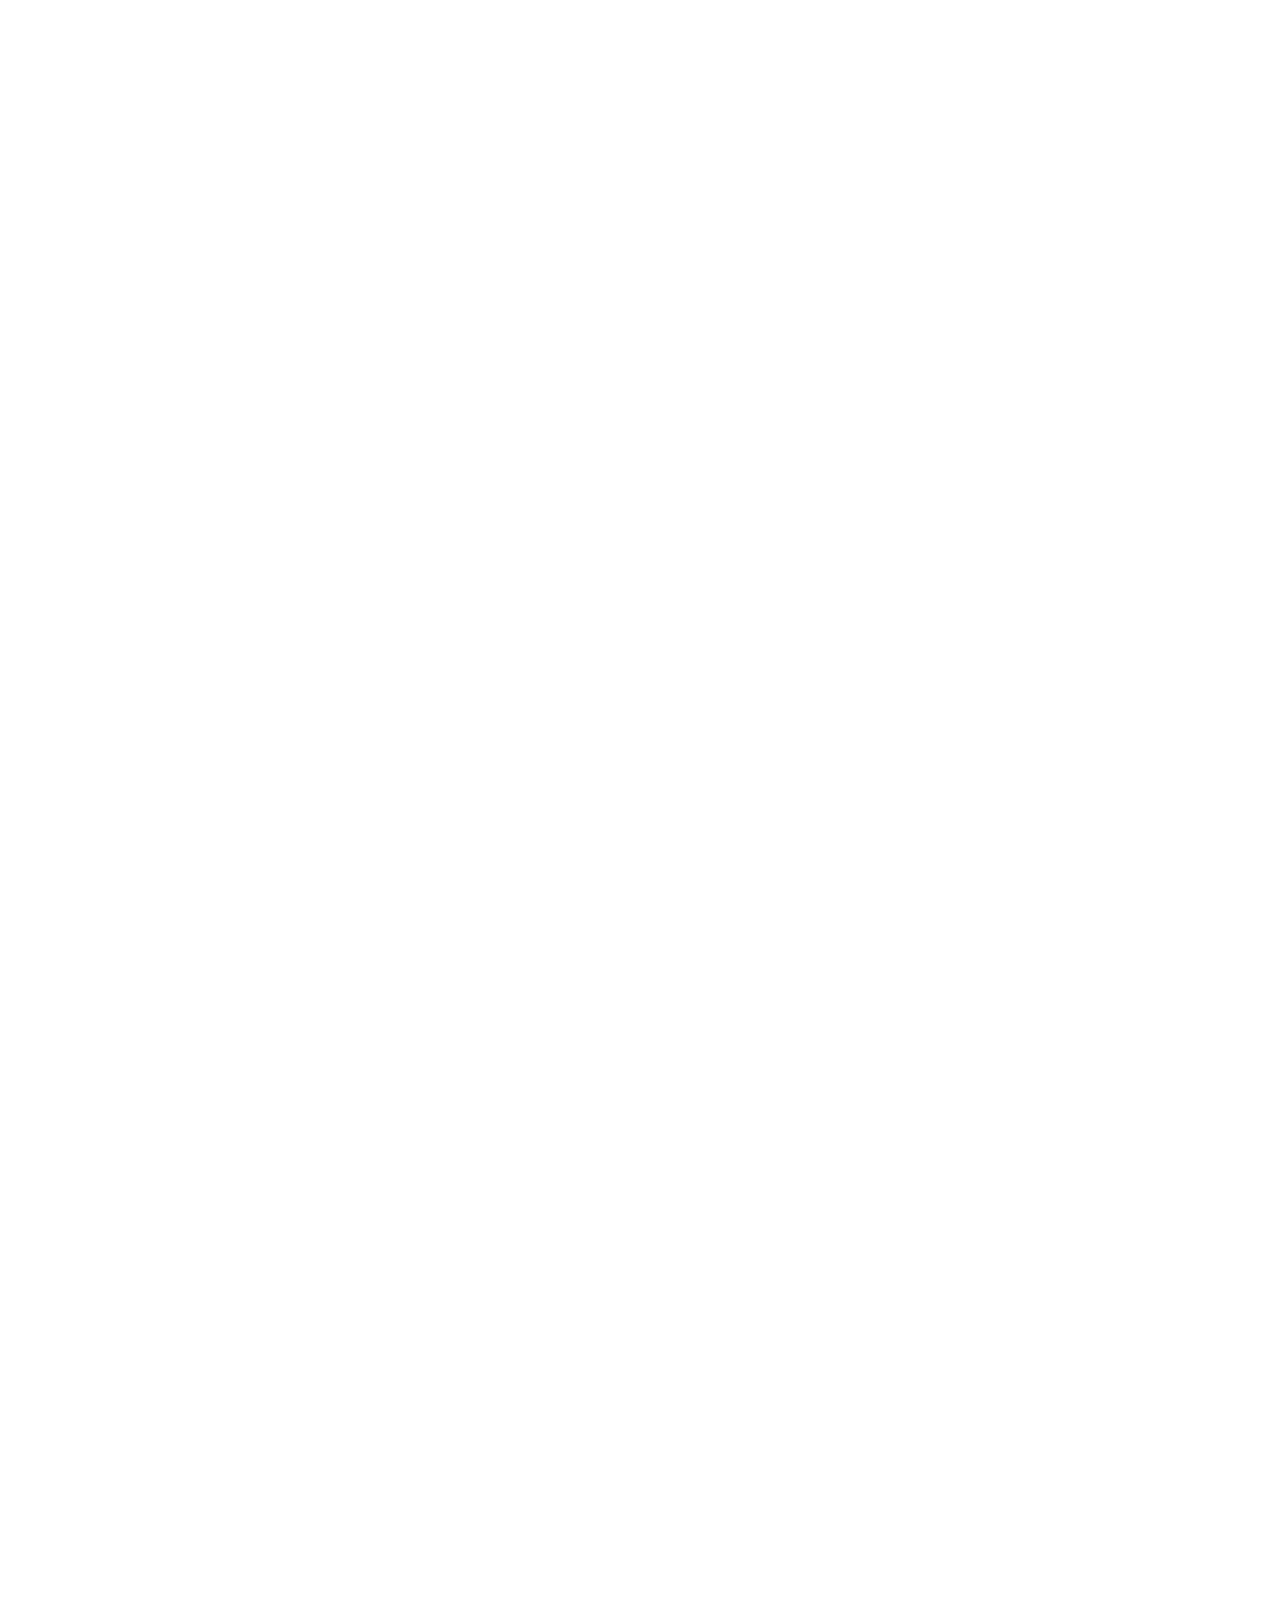
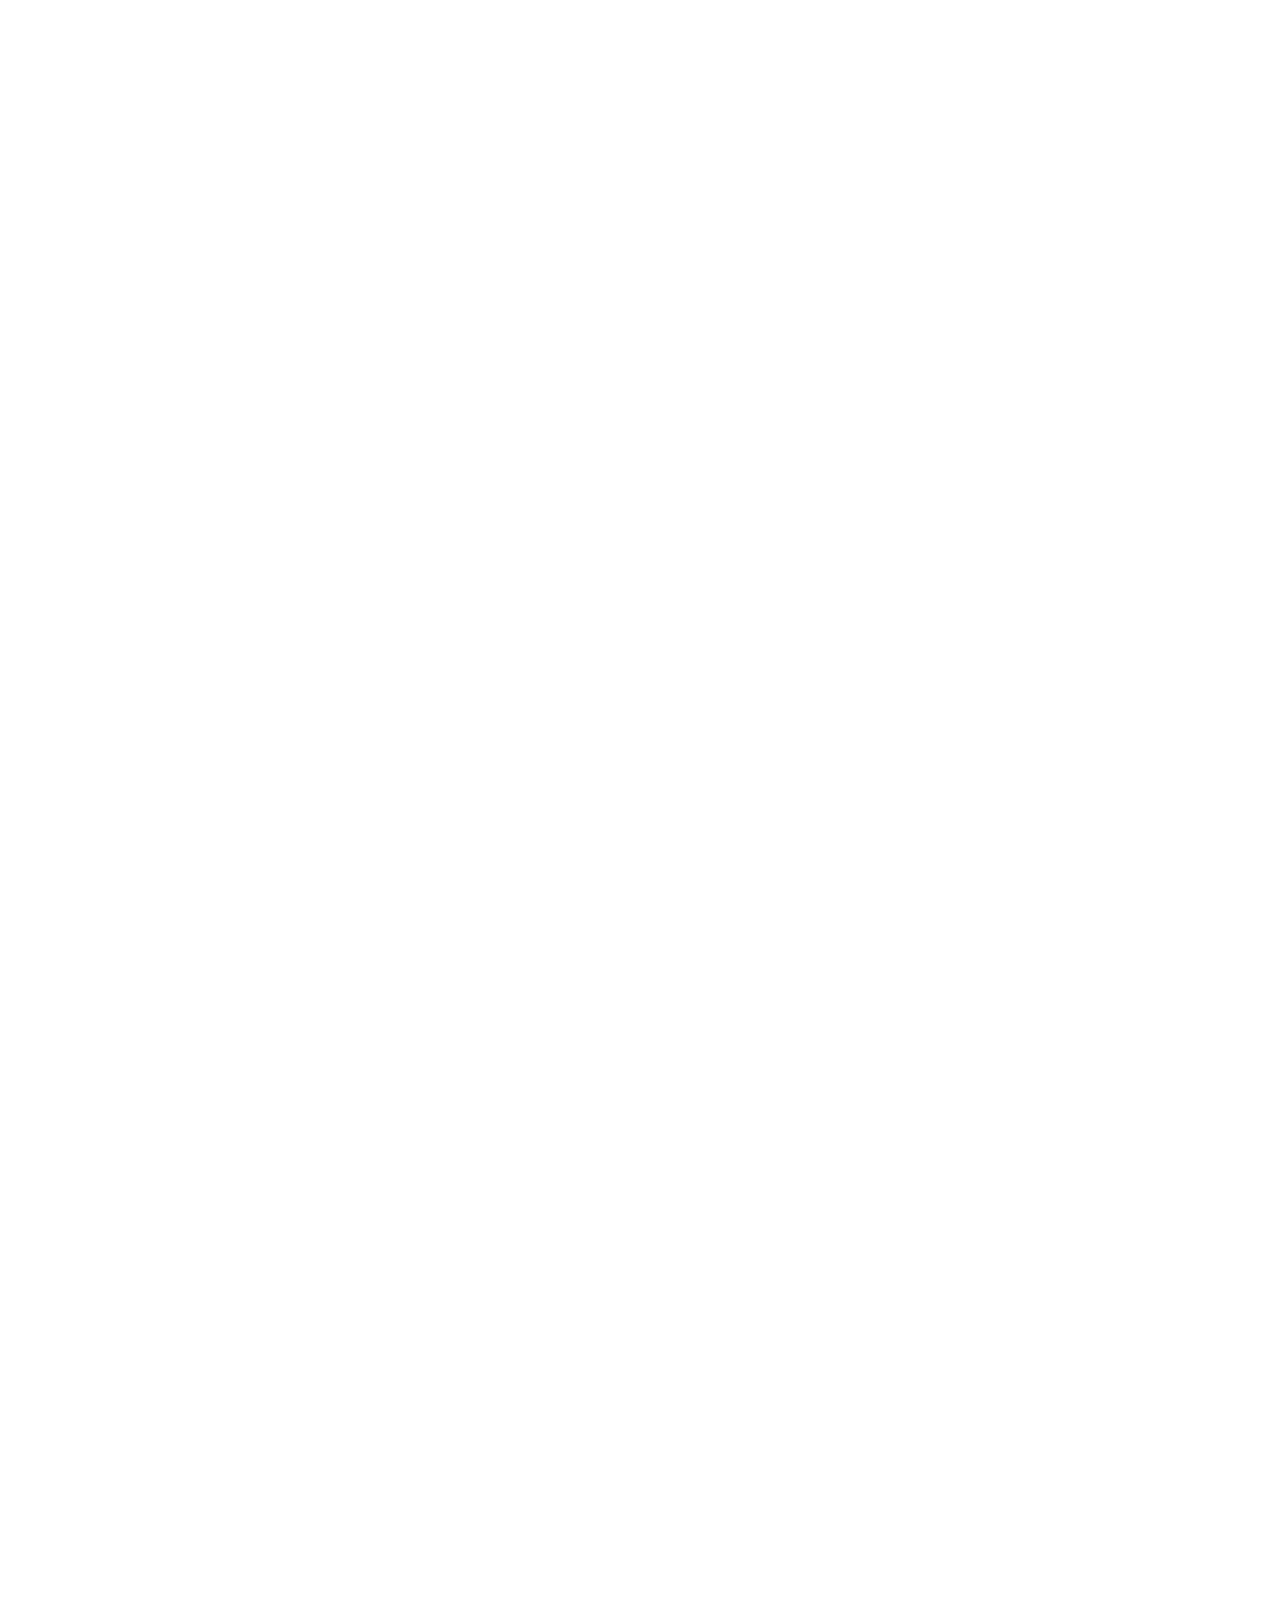
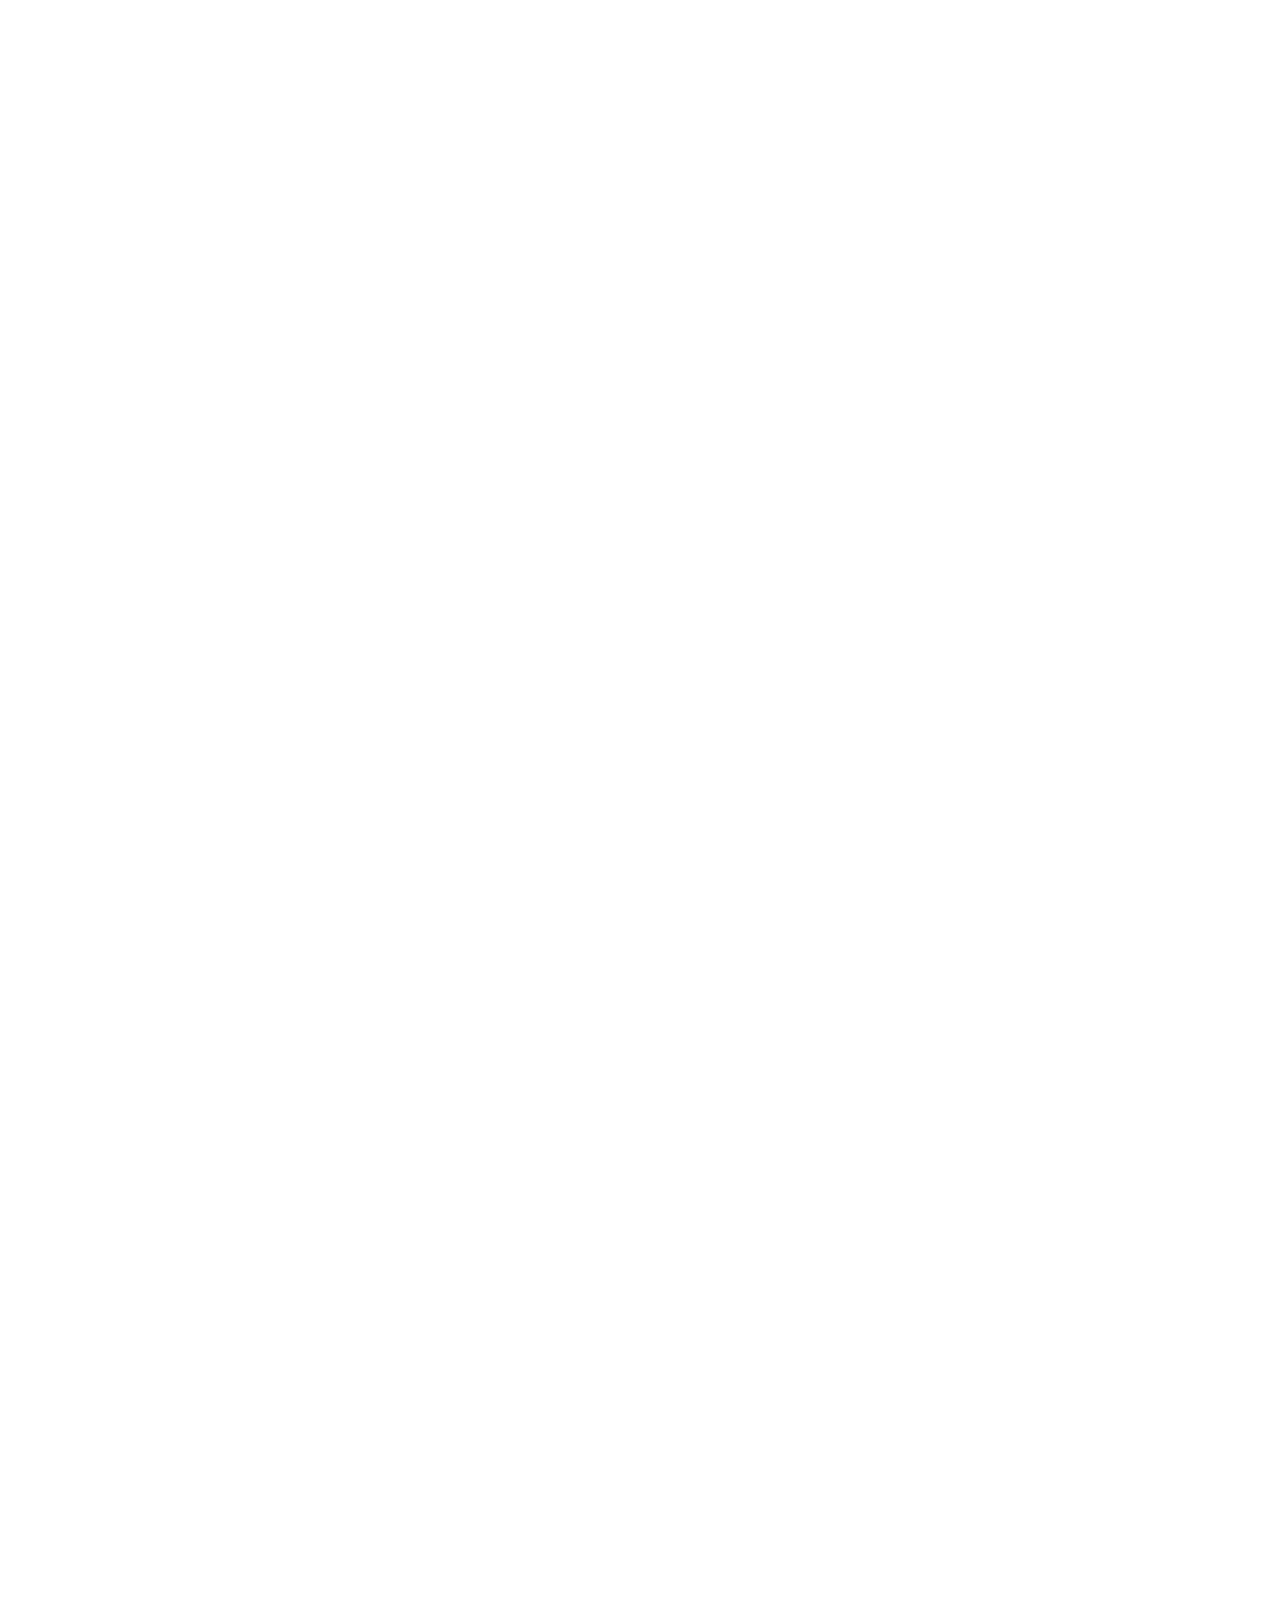
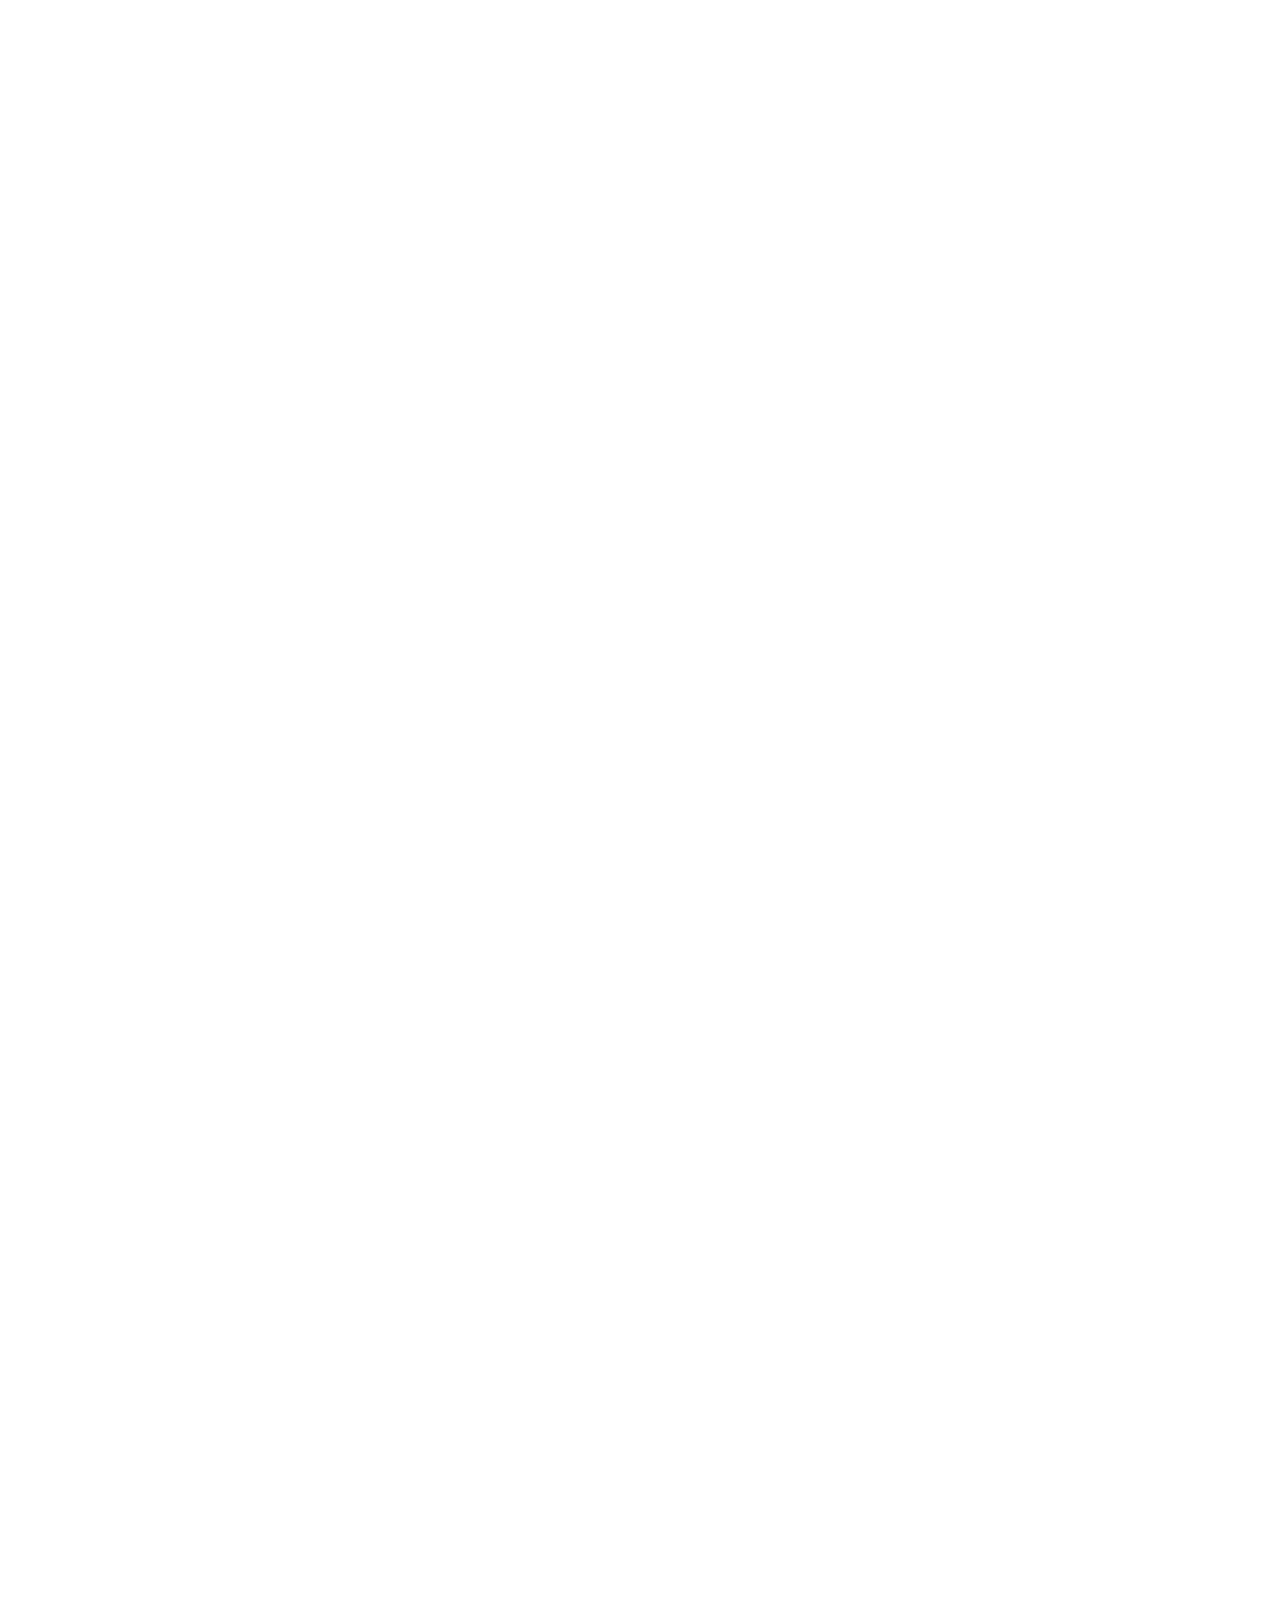
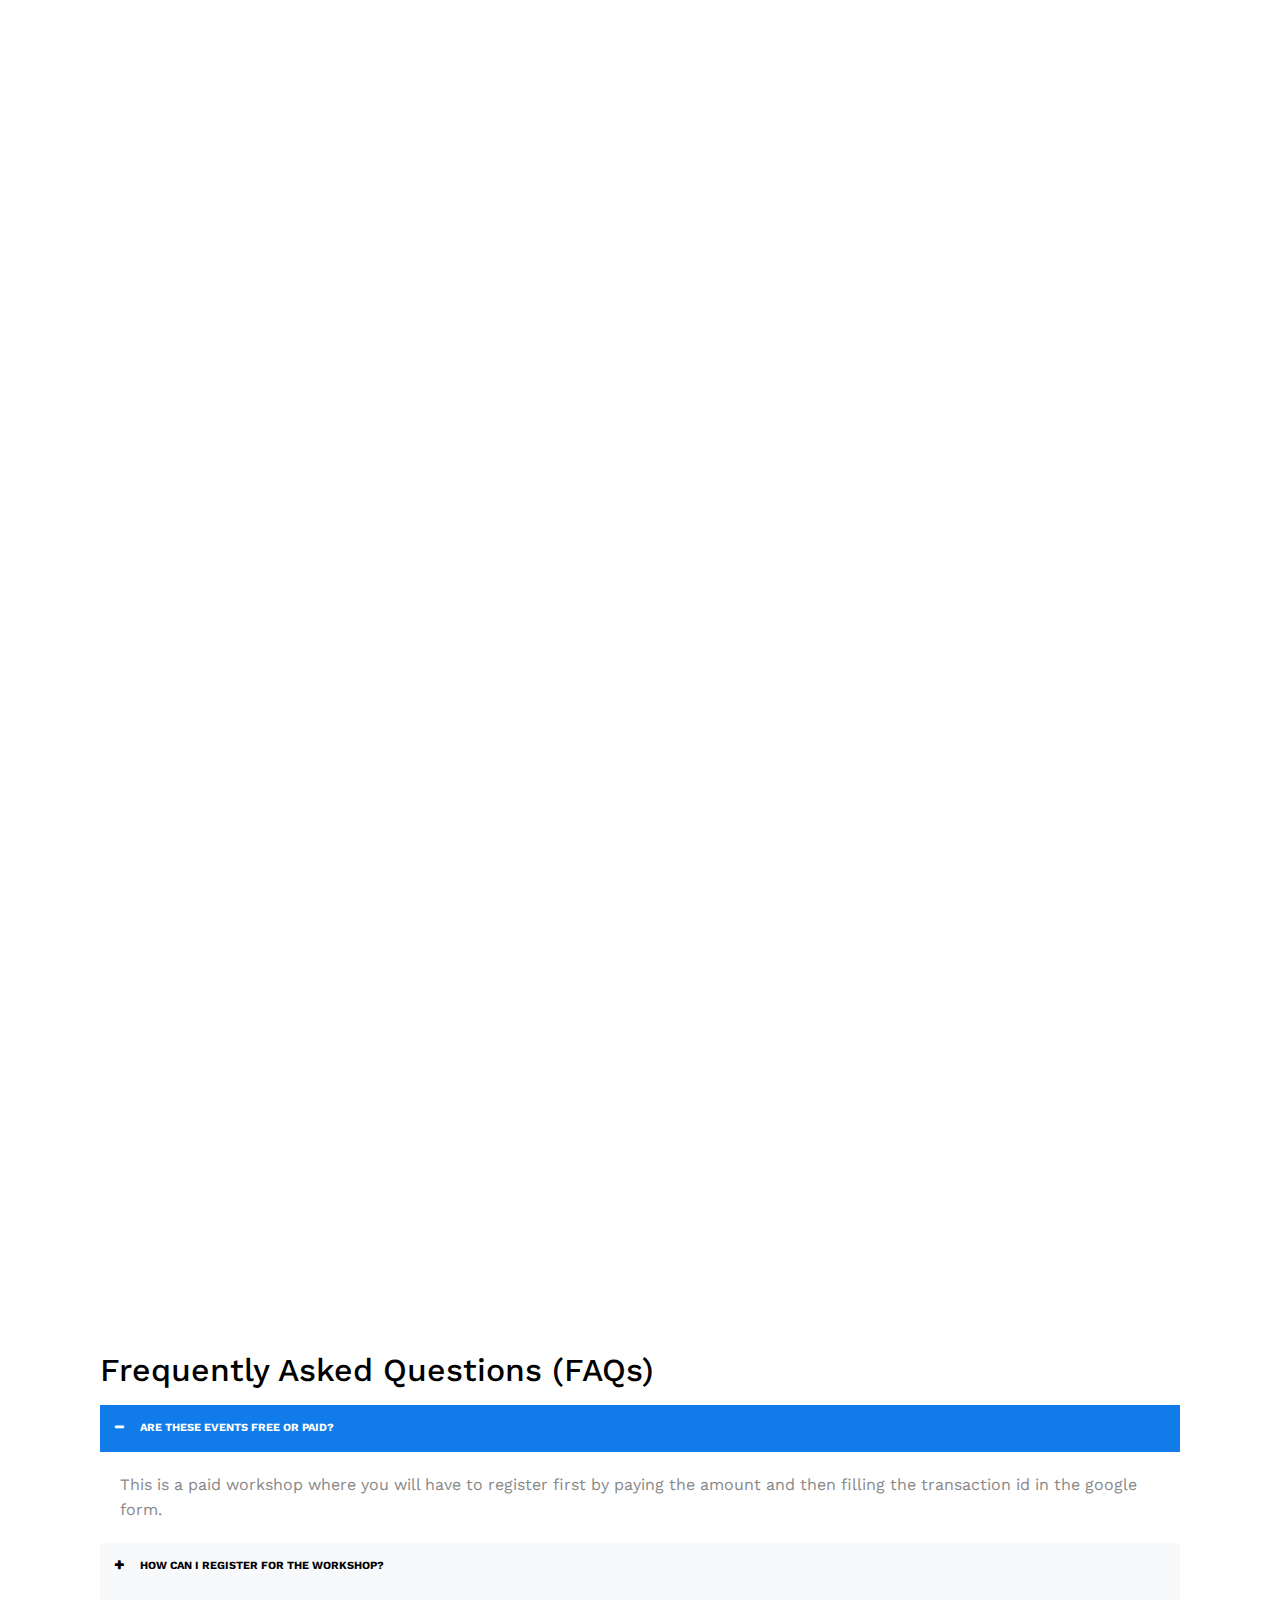
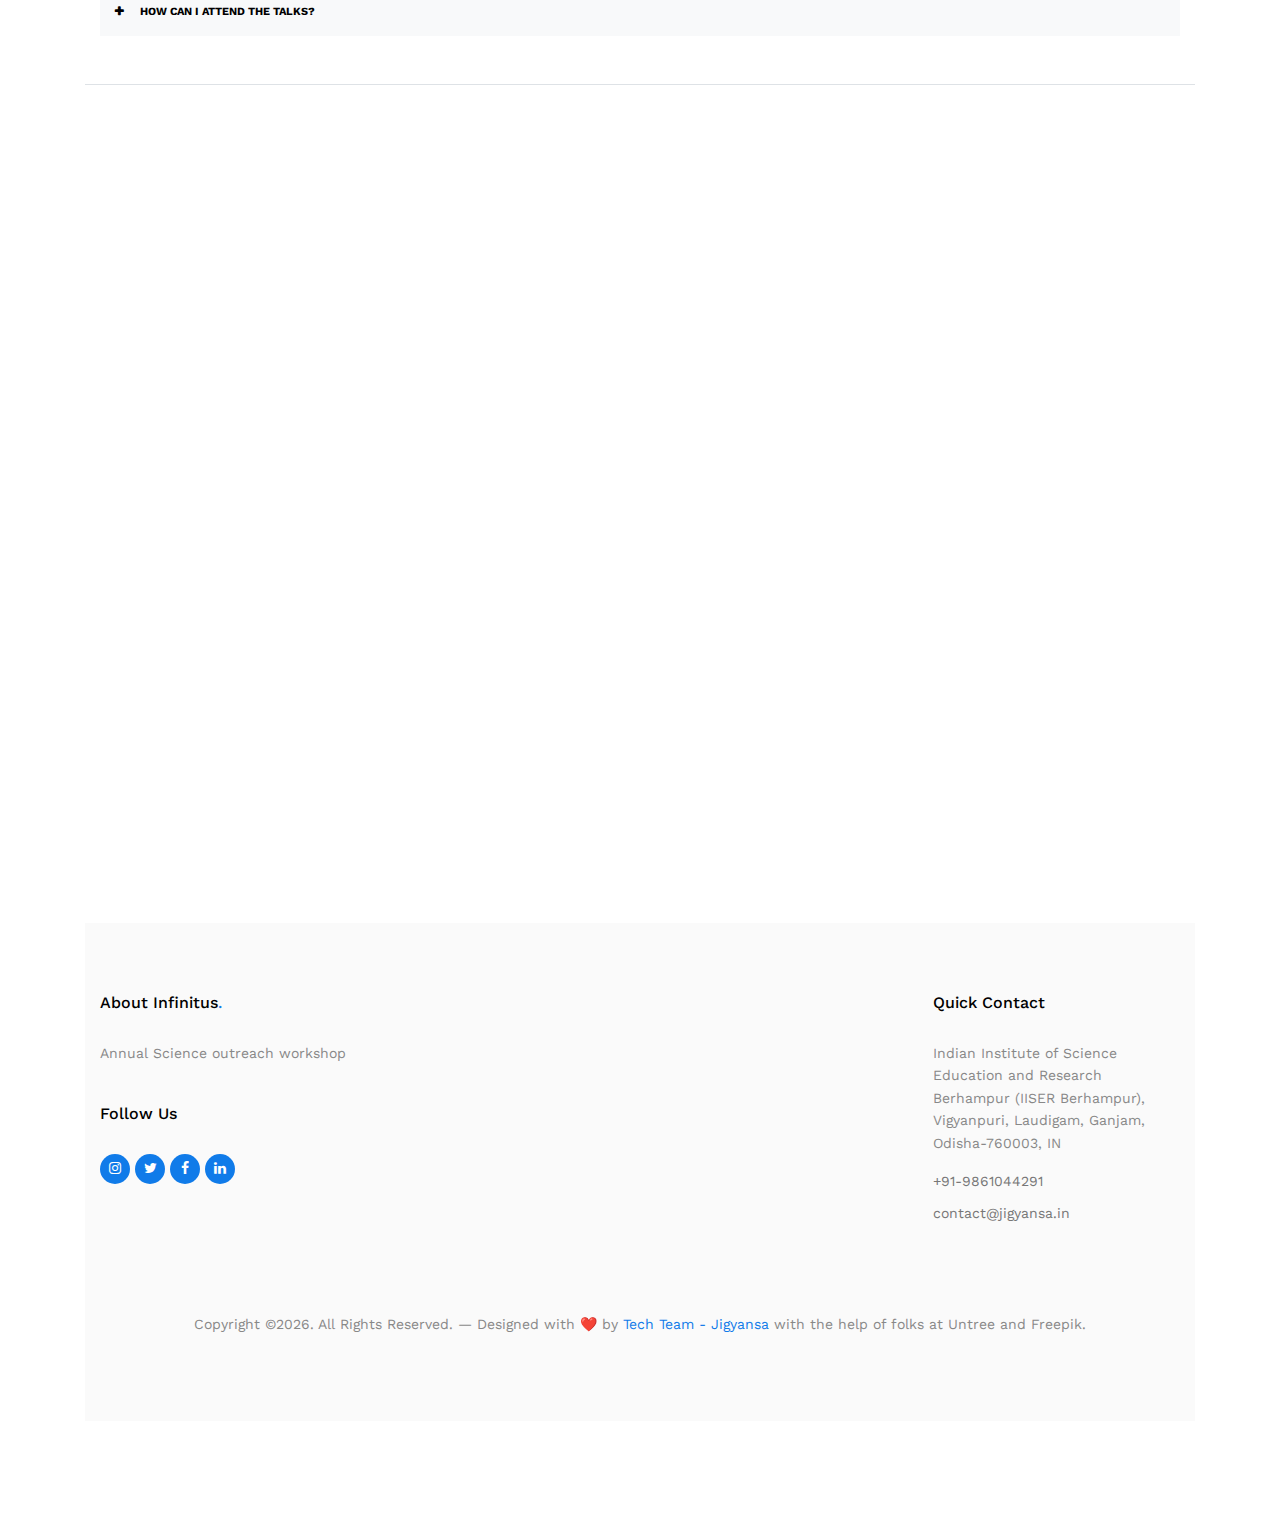
==== commit fbdcb428: "change of rates" ====
--- a/index.html
+++ b/index.html
@@ -173,7 +173,7 @@
               <li>Eligibility: Class 9 to Class 12</li>
               <li>Duration: 3 sessions (Each session 1.5 hour)</li>
               <li>Time: 10.30 am to 12 noon</li>
-              <li>Course fee:  ₹200/-</li>
+              <li>Course fee:  ₹149/-</li>
               <li>Course Contents: TBD</li>
               <li>Course Files: <a href="https://drive.google.com/drive/folders/1plWllmn_WzdyIsBe4j4-4jAPcioj96Ur?usp=share_link">Link</a></li>
               
@@ -212,7 +212,7 @@
             <li>Eligibility: Class 9 to Class 12</li>
             <li>Duration: 3 sessions (Each session 1.5 hour)</li>
             <li>Time: 5.30 pm to  7.00 pm</li>
-            <li>Course fee:  ₹200/-</li>
+            <li>Course fee:  ₹149/-</li>
             <li>Course Contents: TBD</li>
             <li>Course Files: <a href="https://drive.google.com/drive/u/1/folders/1cmKJ4iOtA4B4wfSV1nvODMXvkonNoeWG">Link</a></li>
             
@@ -253,7 +253,7 @@
             <li>Eligibility: Class 9 to Class 12</li>
             <li>Duration: 3 sessions (Each session 1.5 hour)</li>
             <li>Time: 3 pm to 4.30 pm</li>
-            <li>Course fee:  ₹200/-</li>
+            <li>Course fee:  ₹149/-</li>
             <li>Course Contents: TBD</li>
             <li>Course Files: <a href="https://drive.google.com/drive/folders/1-SddvJ1hBLxFQ1cLsOkItzHVmmltFEeO?usp=share_link">Link</a></li>
             
@@ -294,7 +294,7 @@
             <li>Eligibility: Class 9 to Class 12</li>
             <li>Duration: 3 sessions (Each session 1.5 hour)</li>
             <li>Time: 3 pm to 4.30 pm</li>
-            <li>Course fee:  ₹200/-</li>
+            <li>Course fee:  ₹149/-</li>
             <li>Course Contents: TBD</li>
             <li>Course Files: <a href="https://drive.google.com/drive/folders/1Vs66EPcyfXmsTvwzWUhW_x5KedgCCP6Y?usp=share_link">Link</a></li>
             
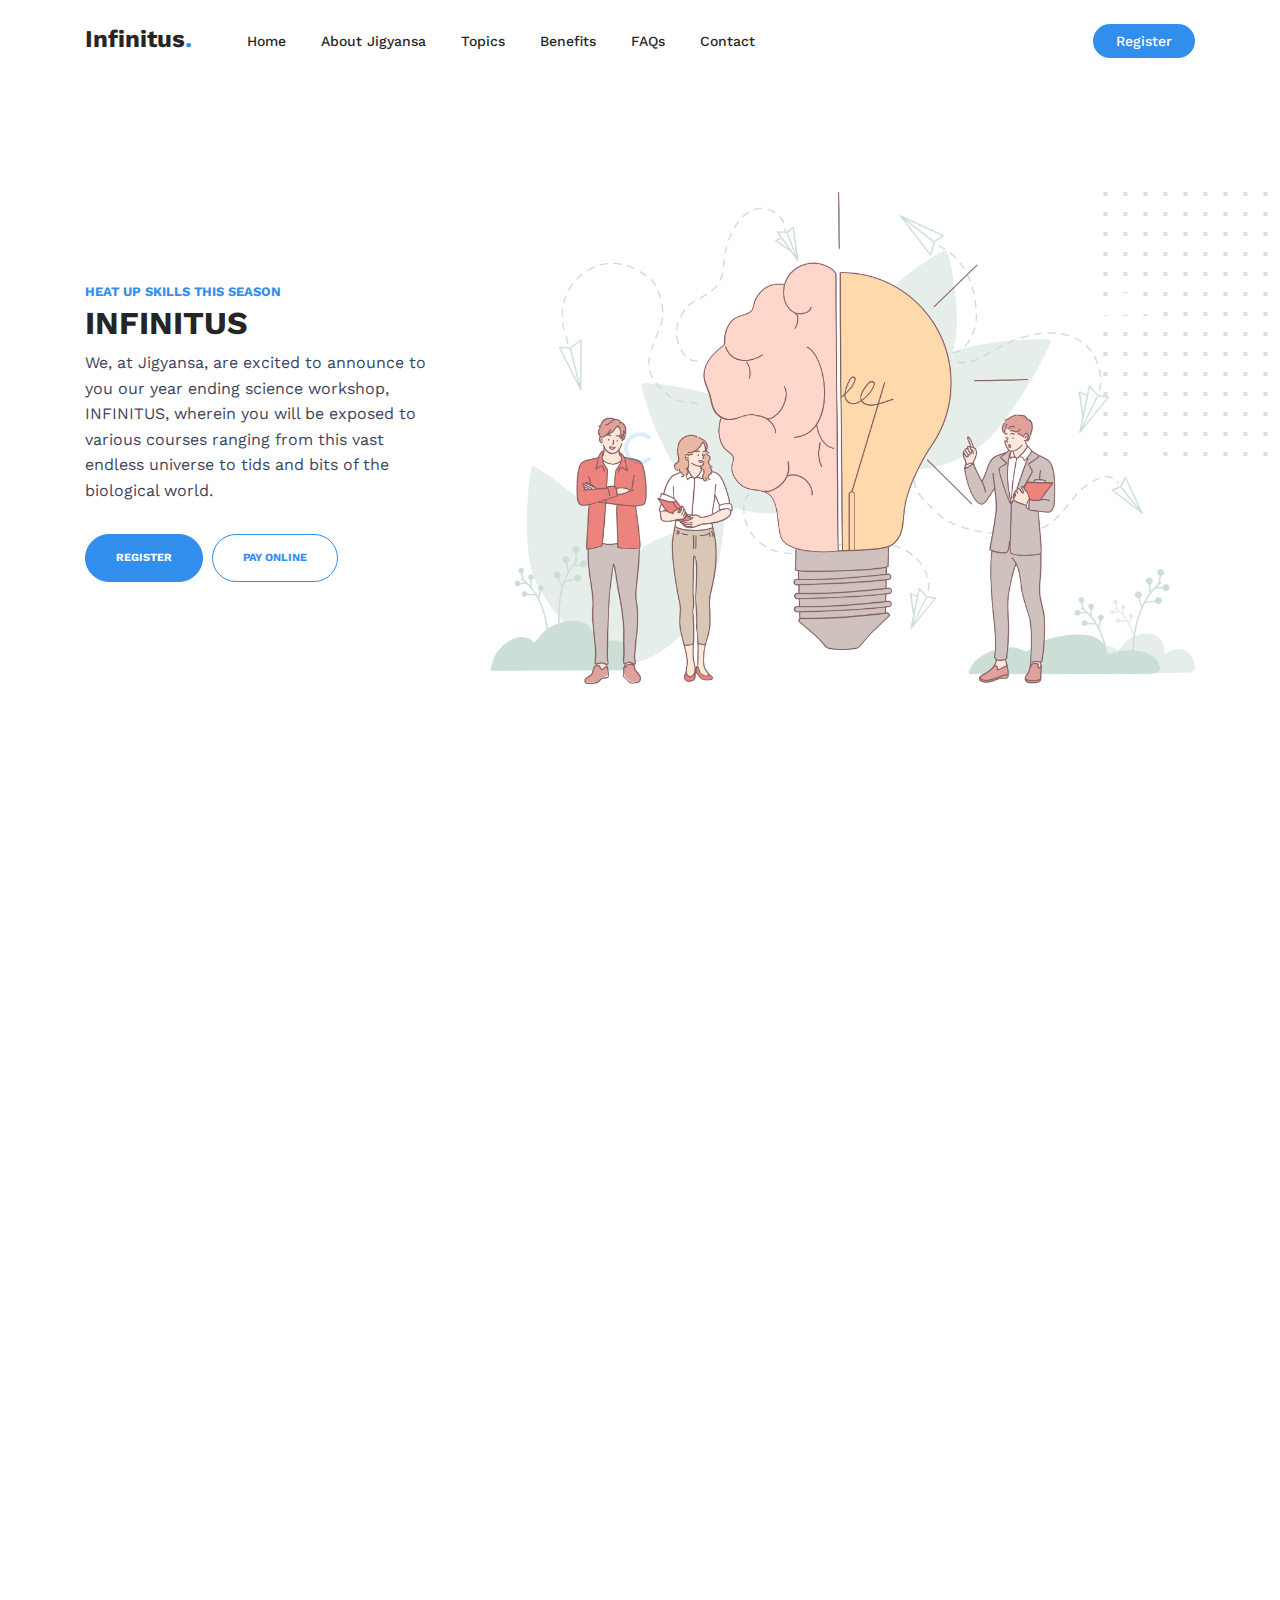
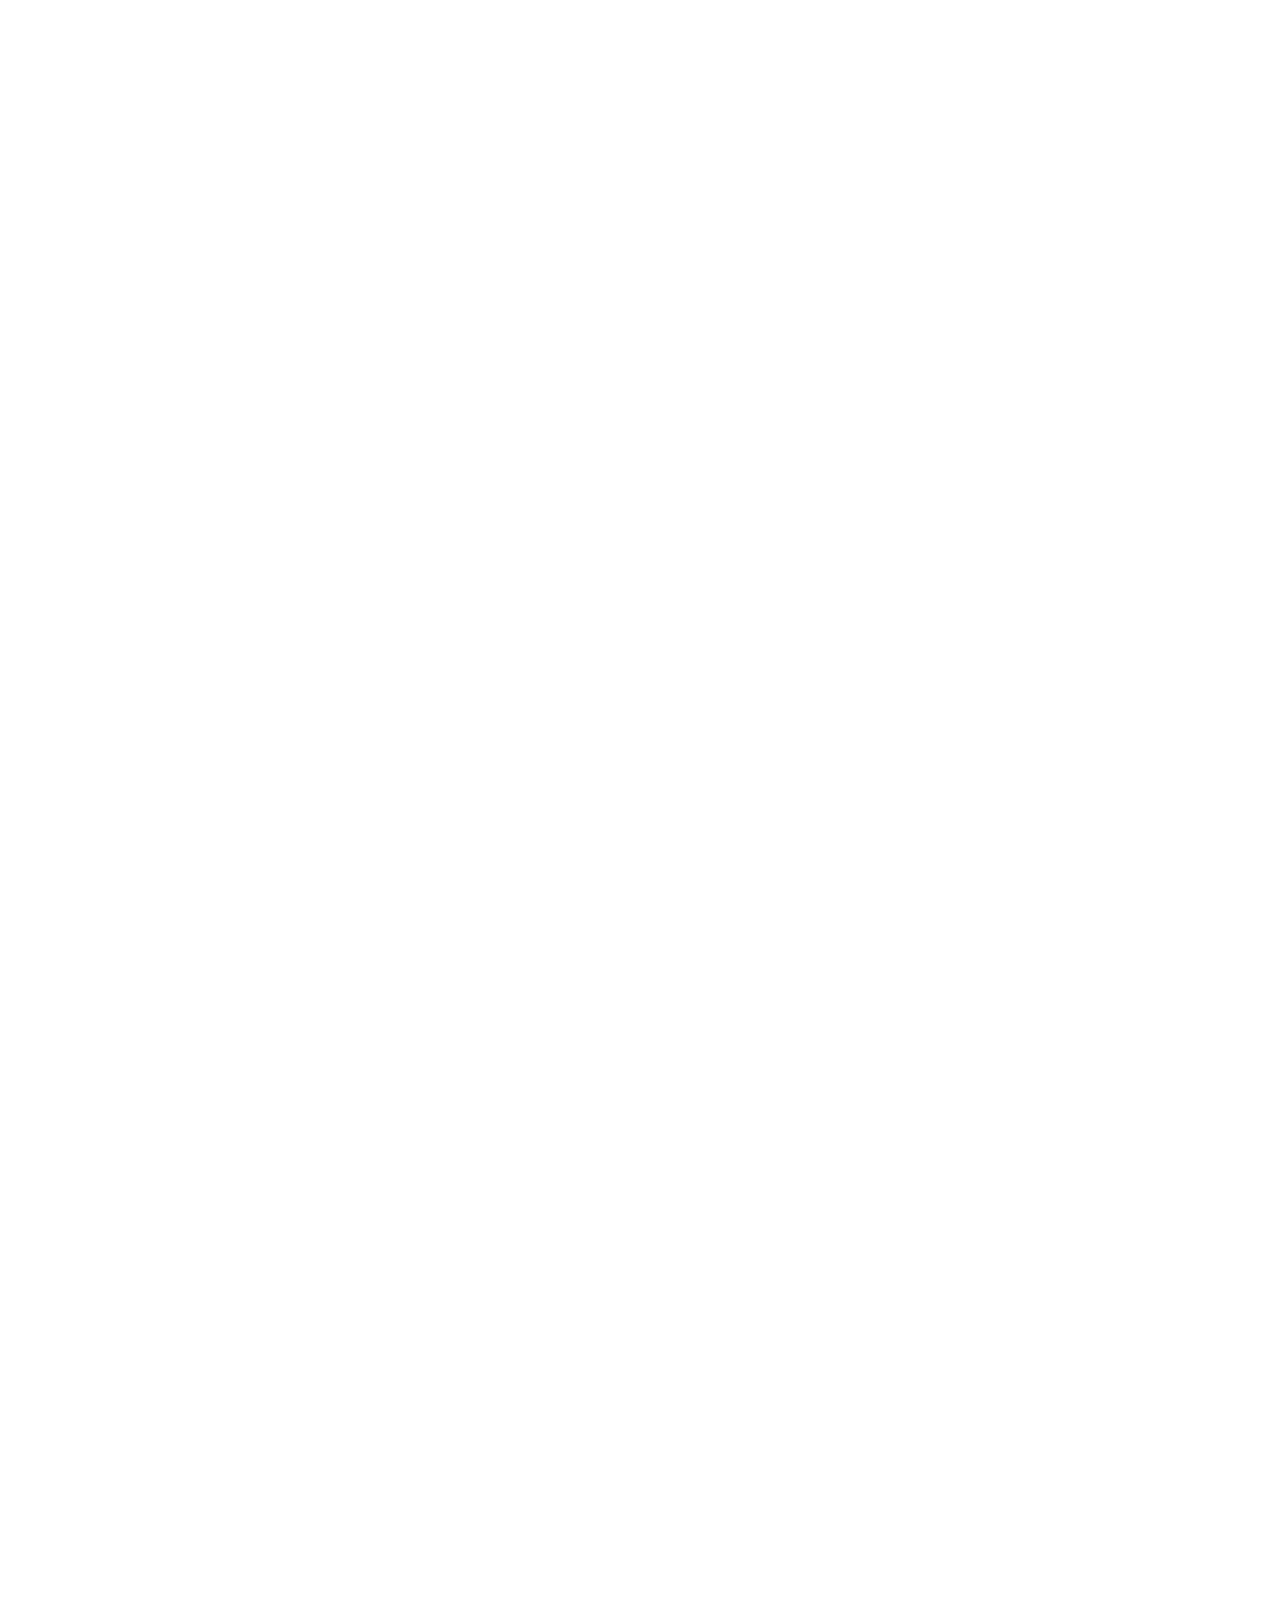
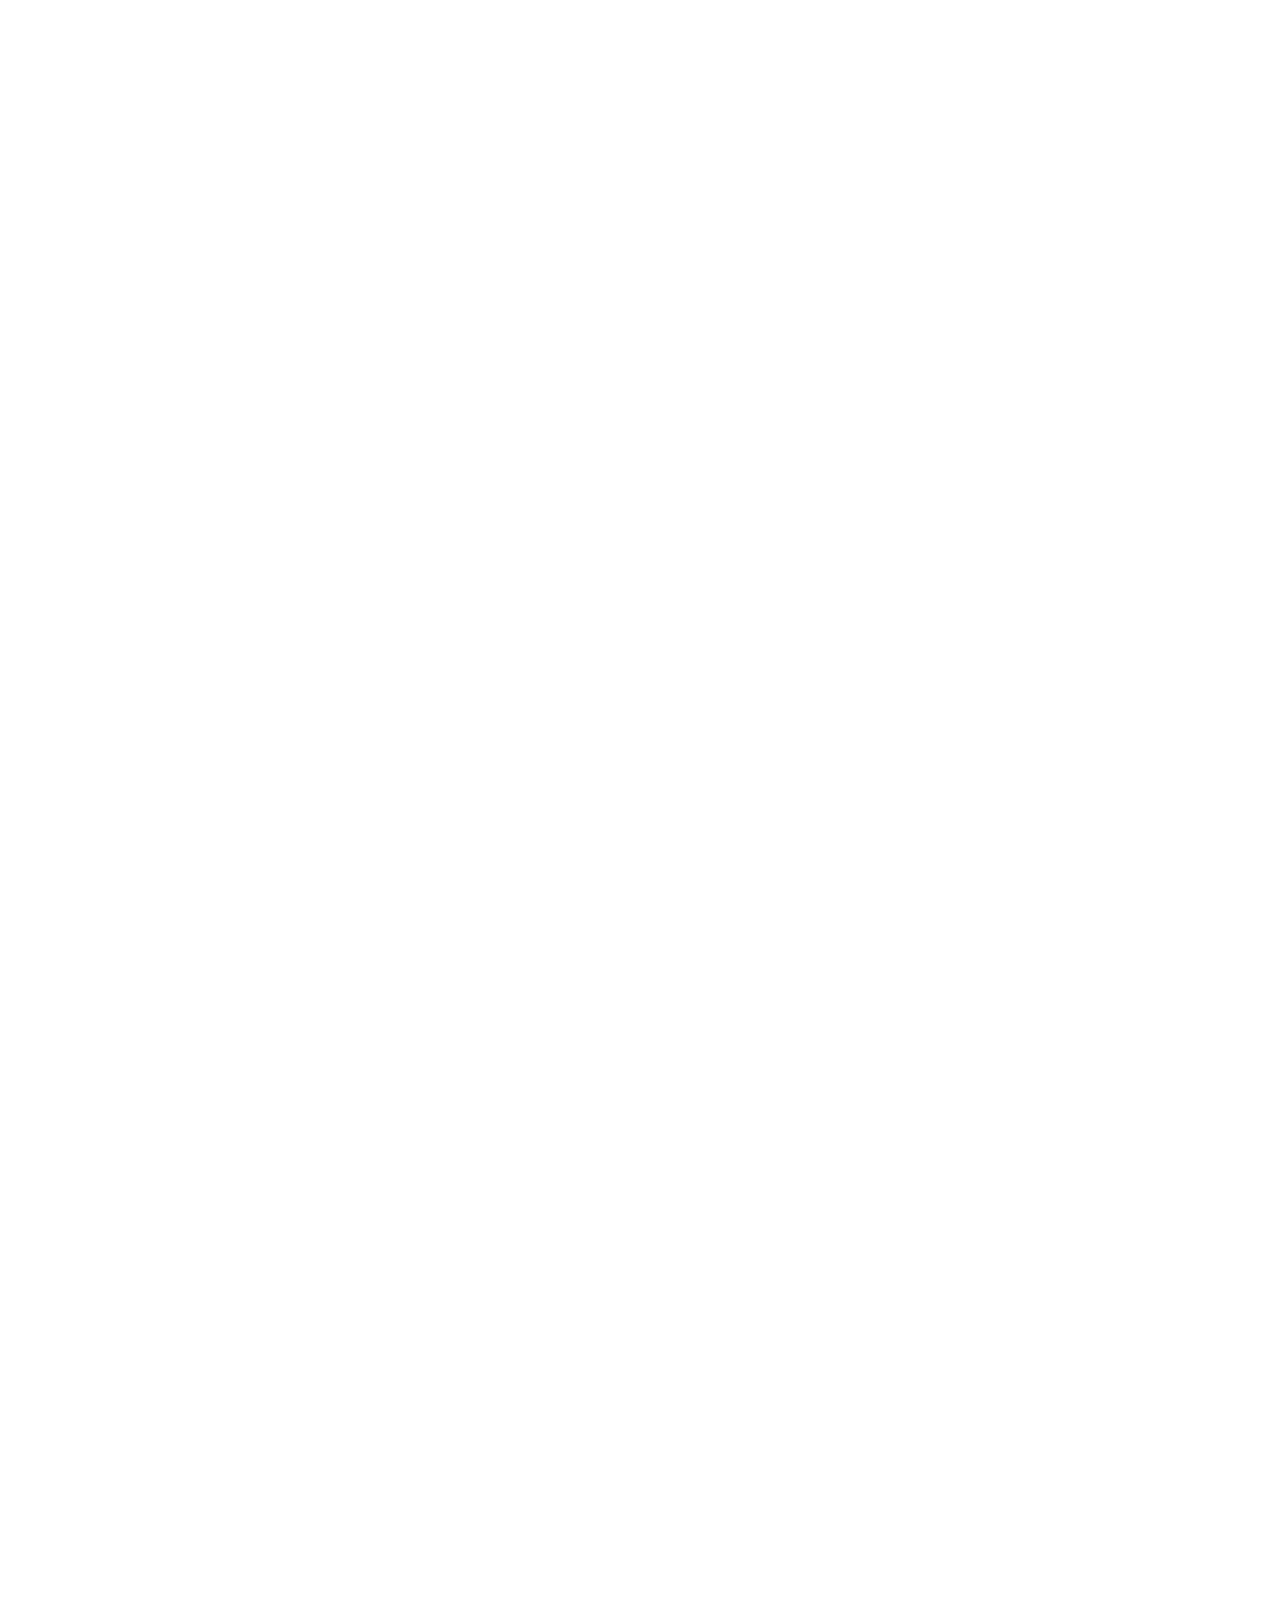
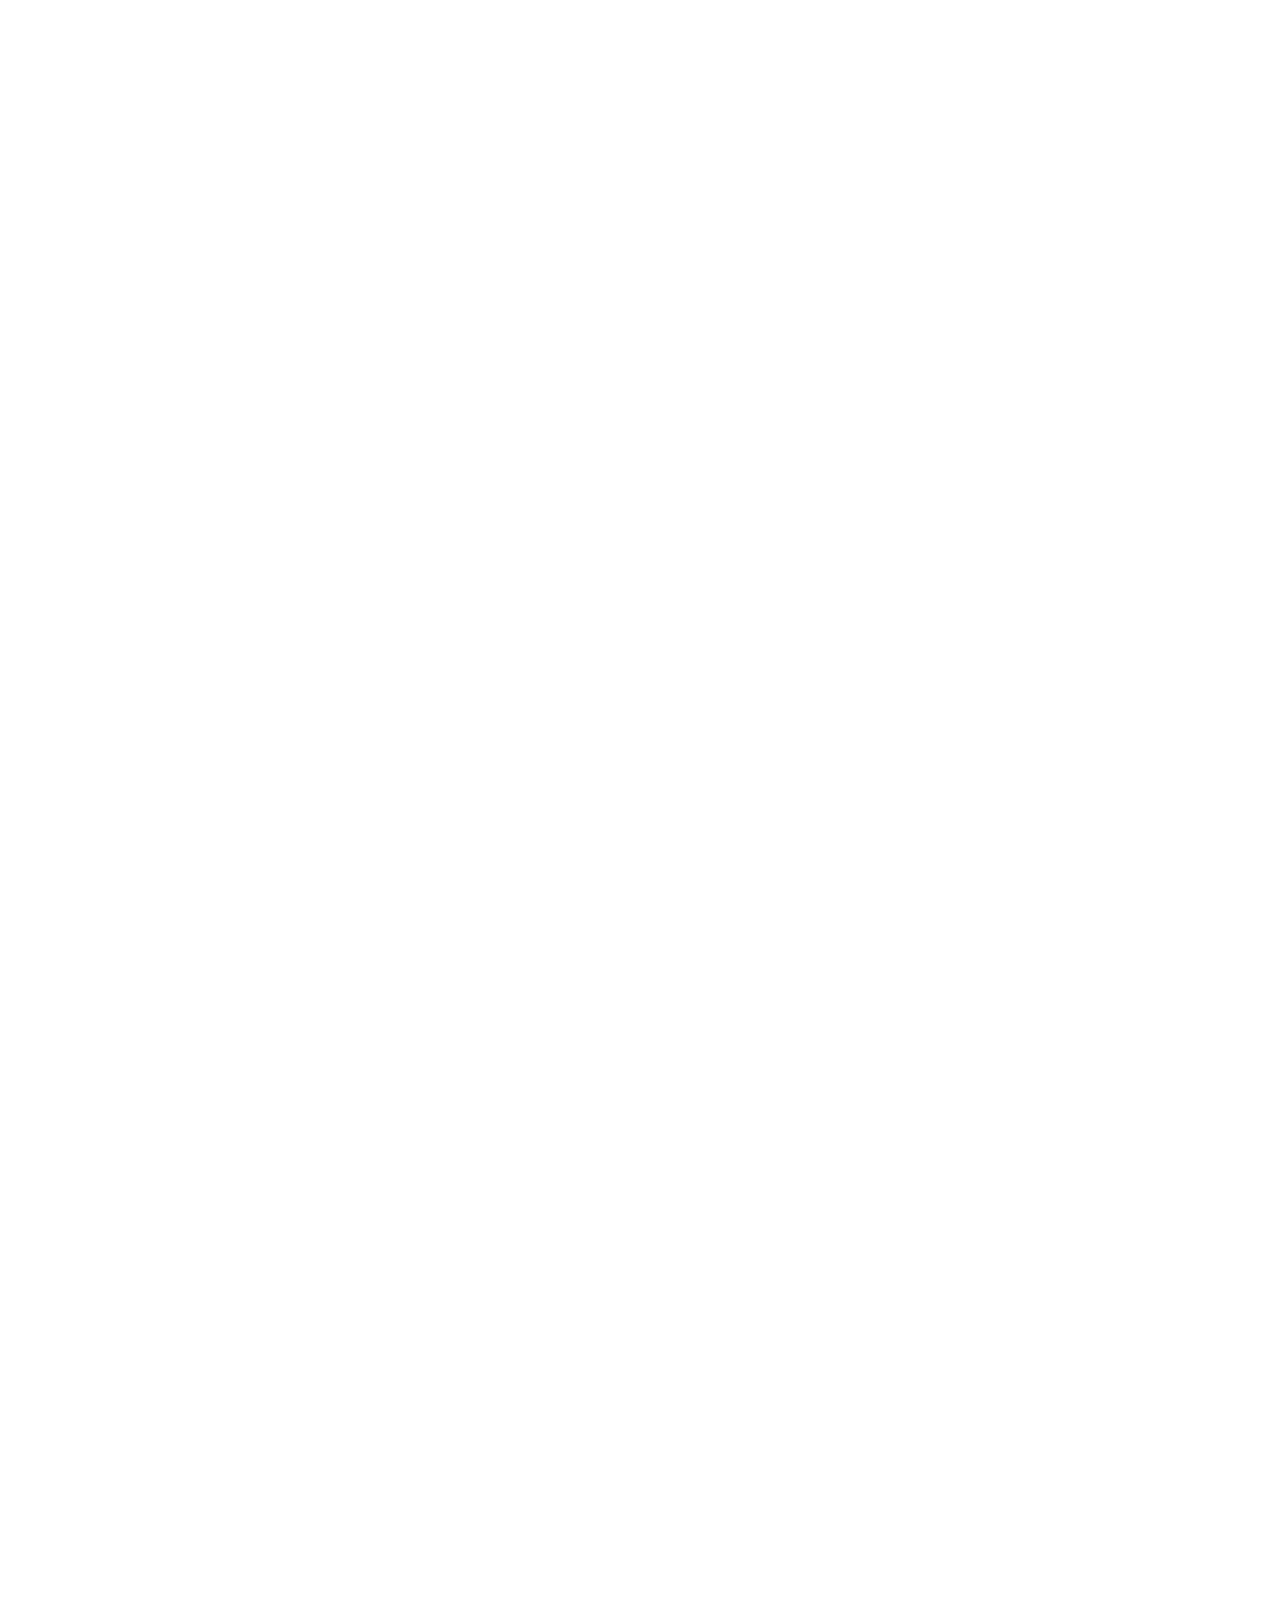
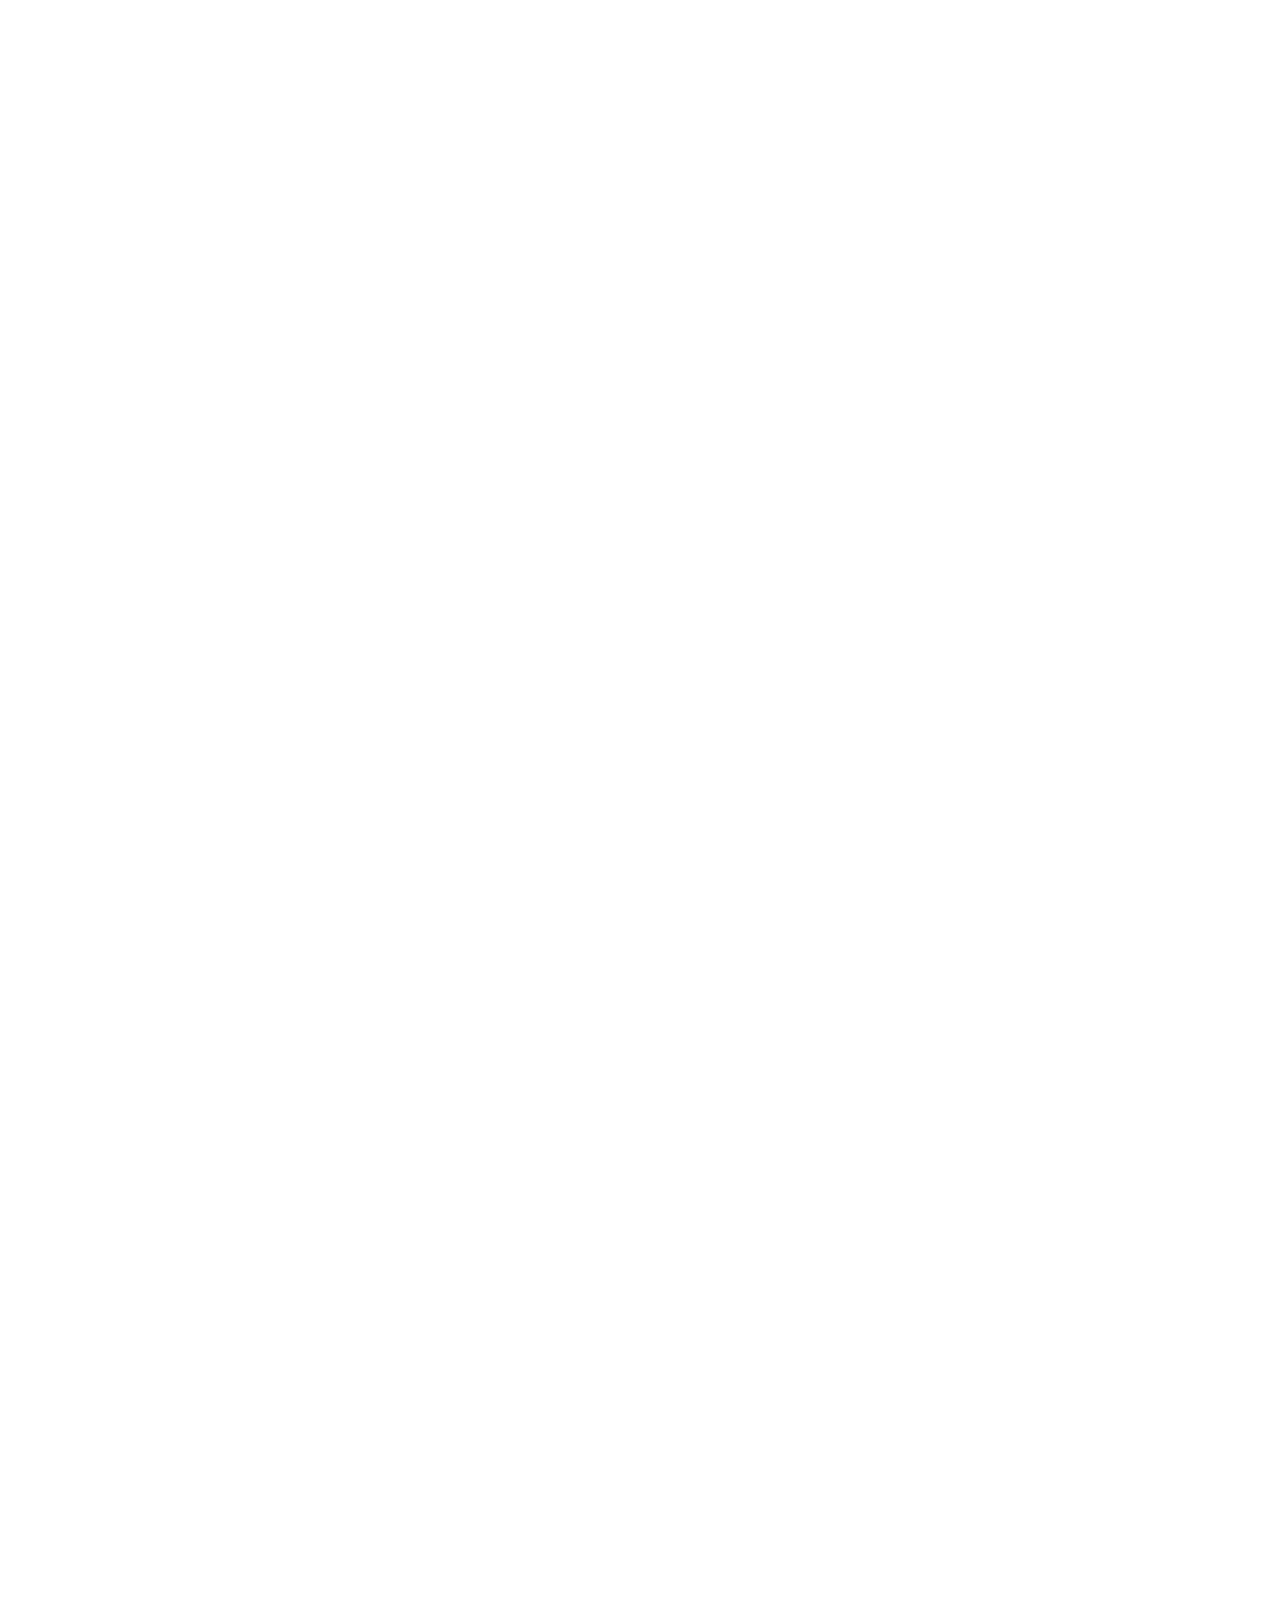
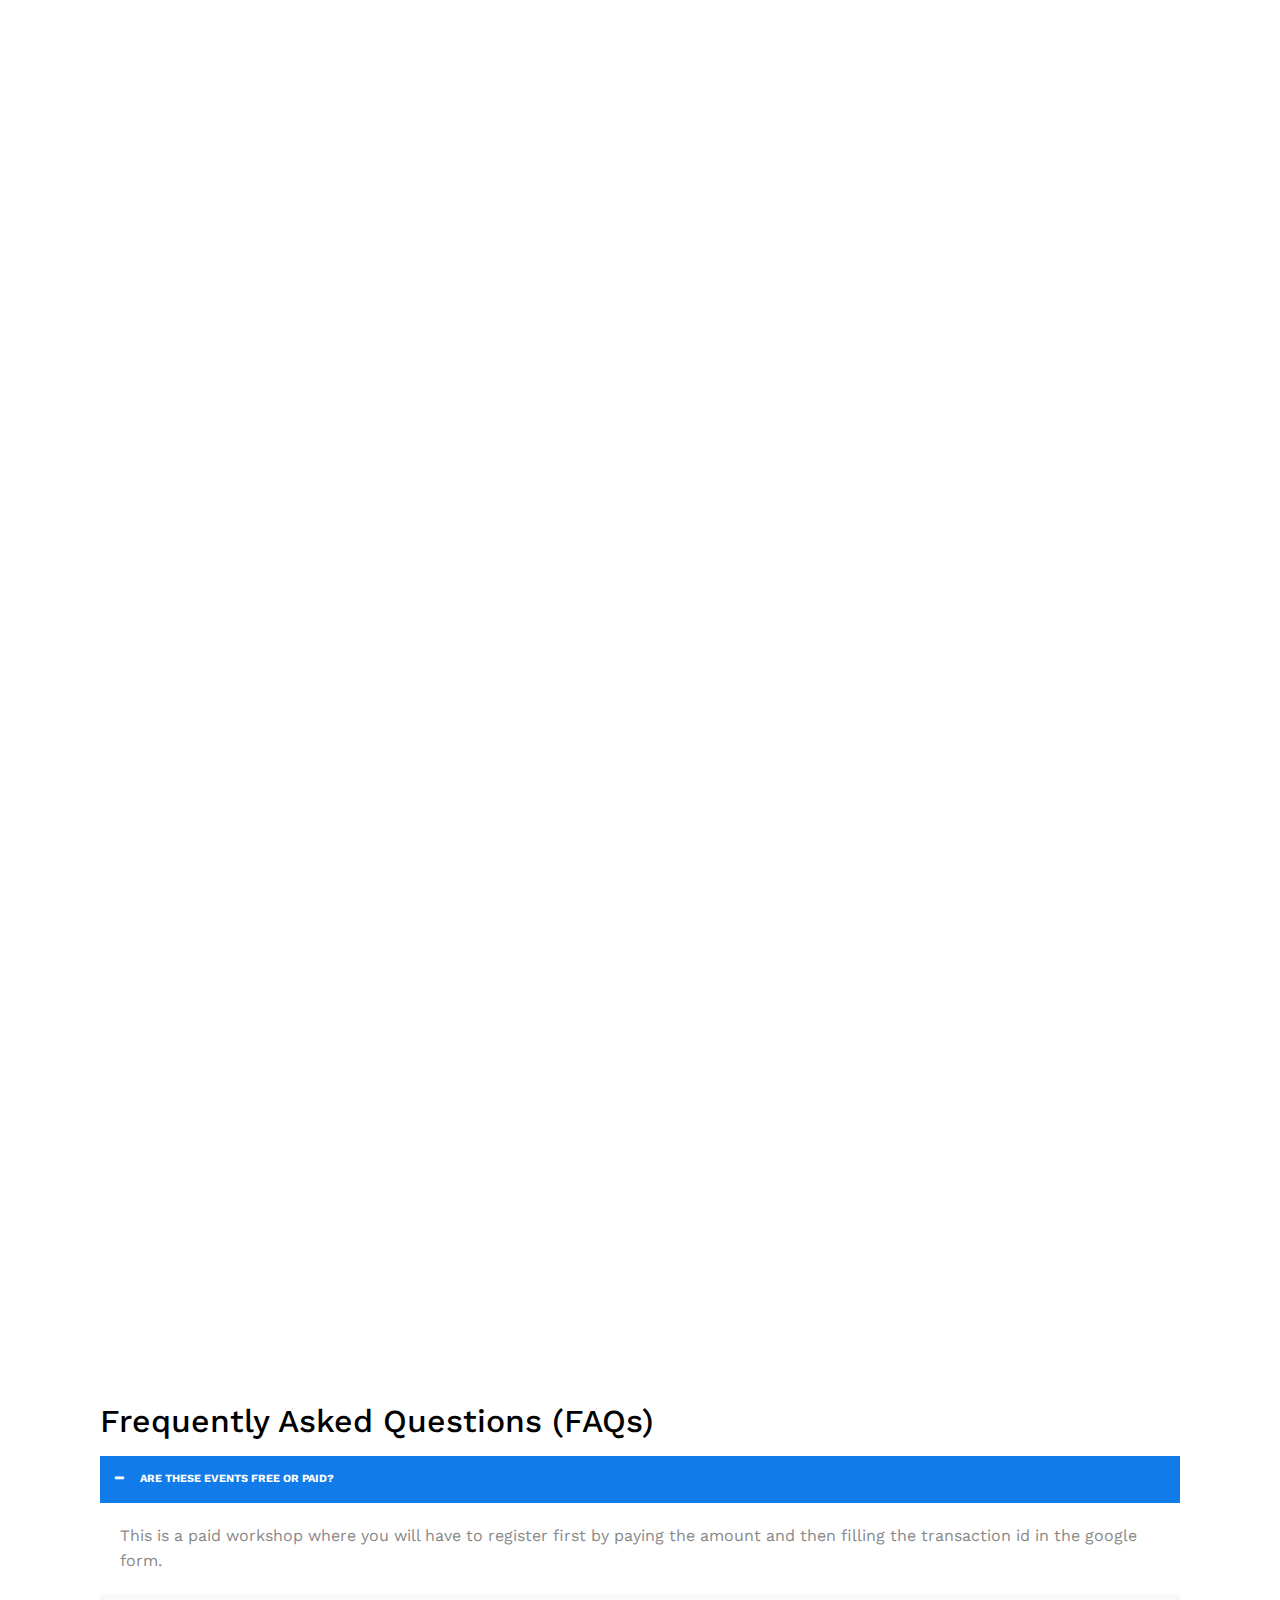
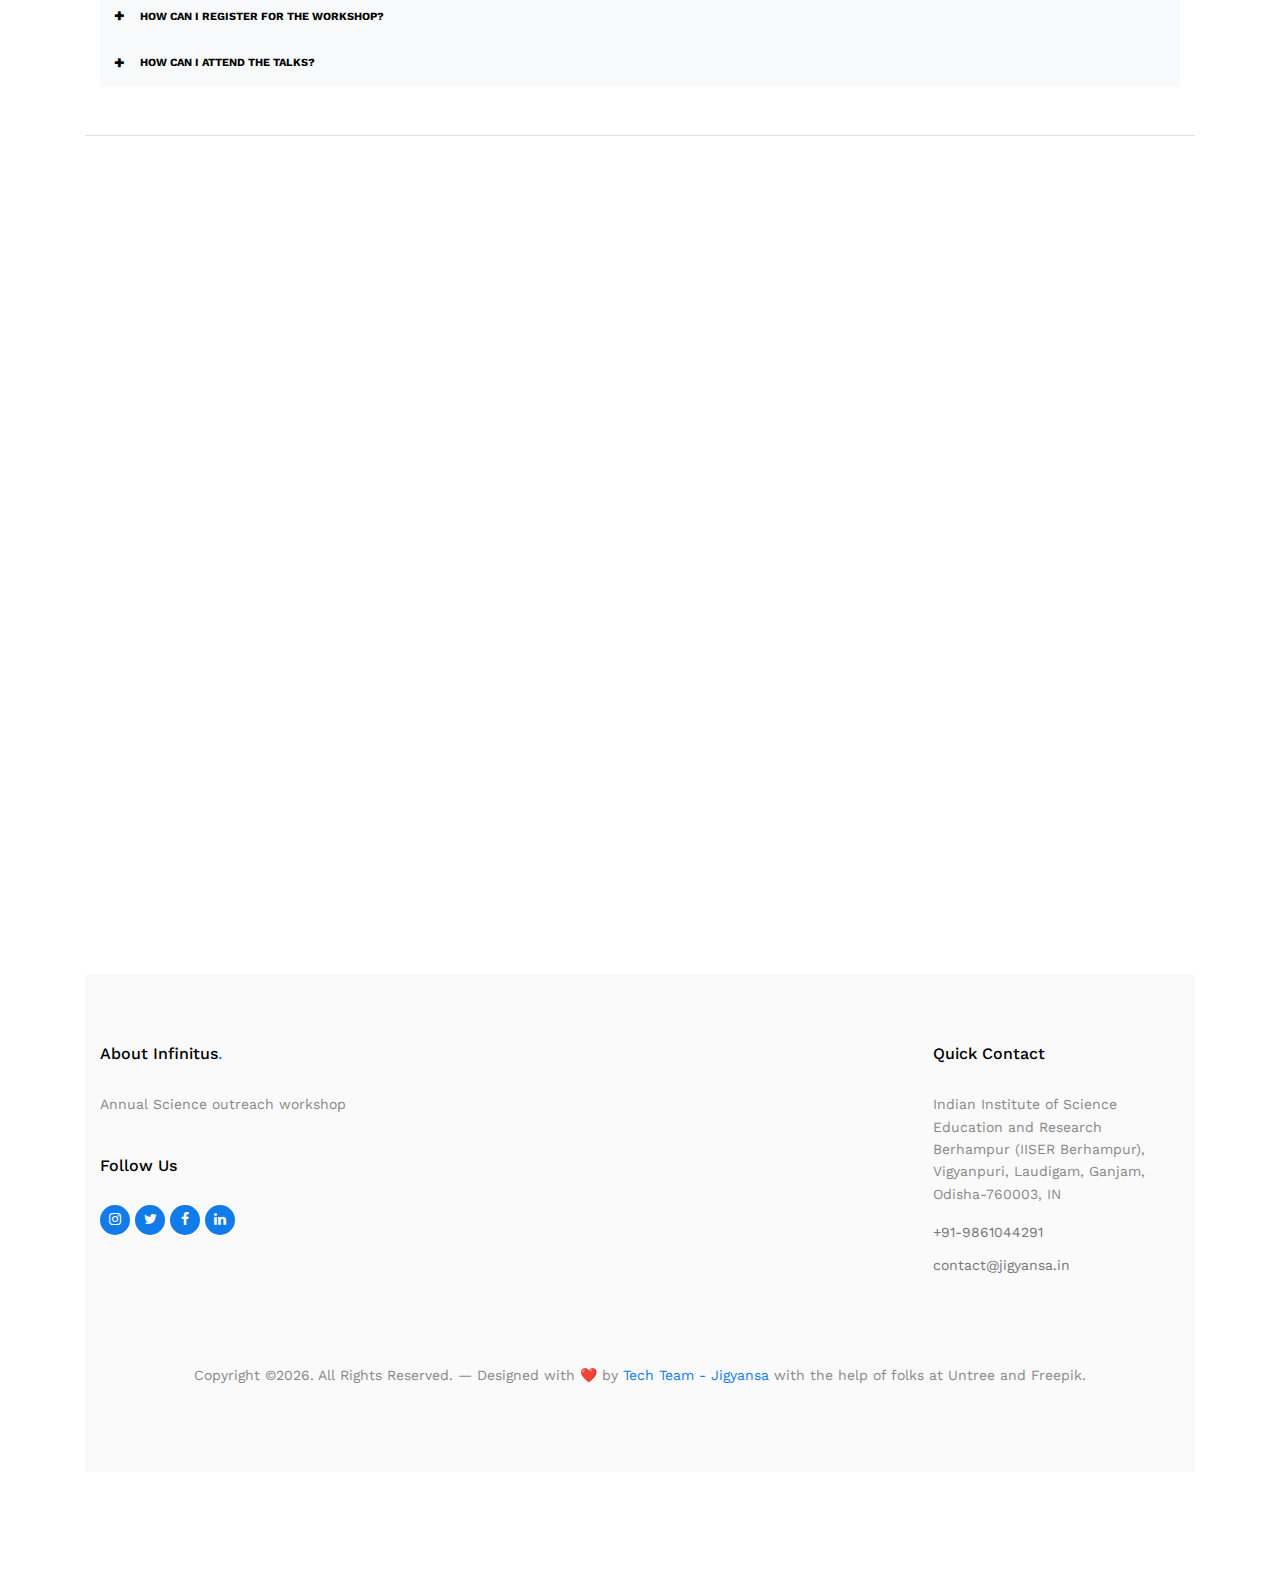
==== commit 57f7ff11: "Vanshaj abstract update" ====
--- a/index.html
+++ b/index.html
@@ -285,7 +285,7 @@
         <h3 class="heading mb-4" data-aos="fade-up" data-aos-delay="100">Why is Science taught like this, anyway- A Guide to Learning it Better</h3>
         <div class="mb-4" data-aos="fade-up" data-aos-delay="200">
           <p><b>Speaker:</b> Vanshaj Vidyan</p>
-          <p>Indian education systems usually focus on the 'what' in science, and not enough on the 'why' and the 'how'. As a result, students often wonder why they waste their time learning 'wrong' theories, like Rutherford's atomic model, when they could be learning the 'right' ones. In this talk, students will learn to think like a scientist. They'll explore scientific discoveries from the perspective of the discoverers and understand 'why' these great minds thought the way they did. By the end, they will develop a new appreciation for how science is taught, and start to learn it in a better way.
+          <p>Indian education systems usually focus on the 'what' in science, and not enough on the 'why' and the 'how'. As a result, students often wonder why they waste their time learning 'wrong' theories, like Rutherford's atomic model, when they could be learning the 'right' ones. In this talk, students will learn to think like a scientist, by exploring the evolution of the atomic model, and wave-particle duality. They'll explore scientific discoveries from the perspective of the discoverers and understand 'why' these great minds thought the way they did. By the end, they will develop a new appreciation for how science is taught, and start to learn it in a better way.
           </p>  
 
           <br>
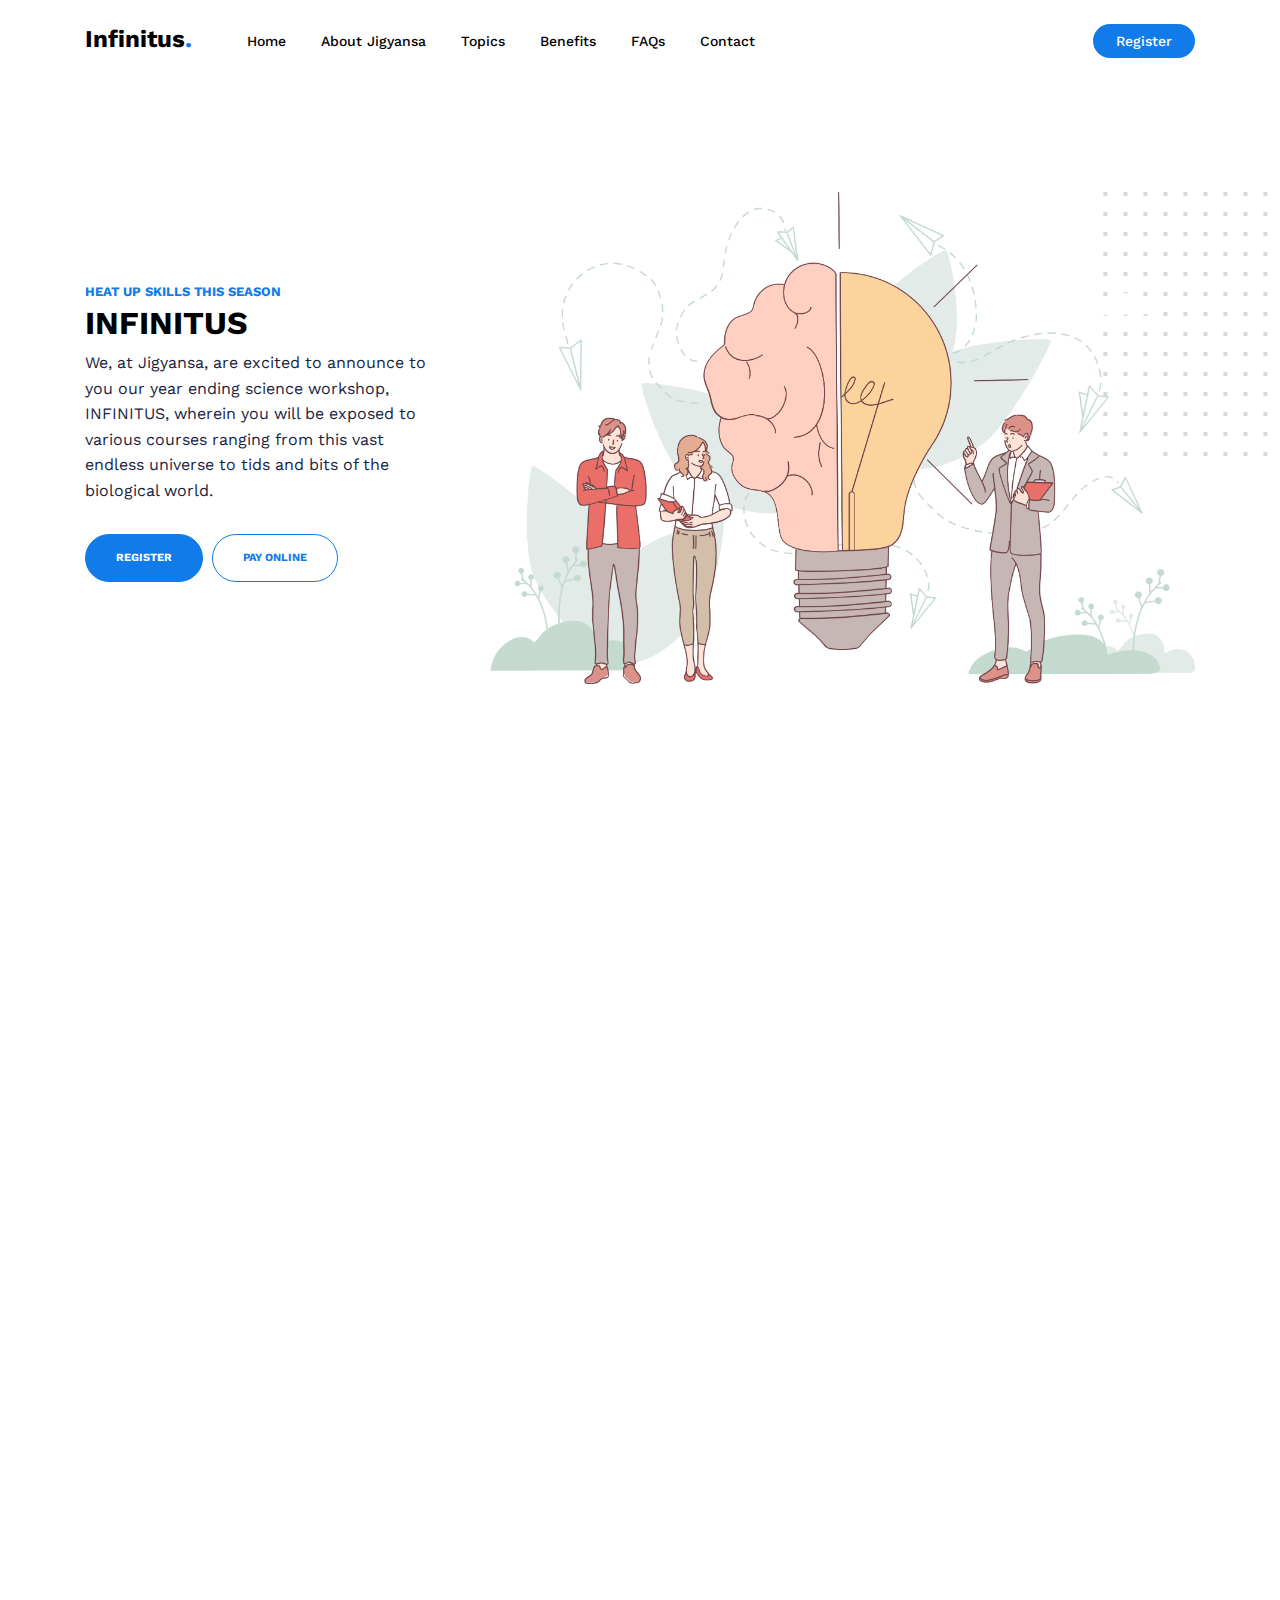
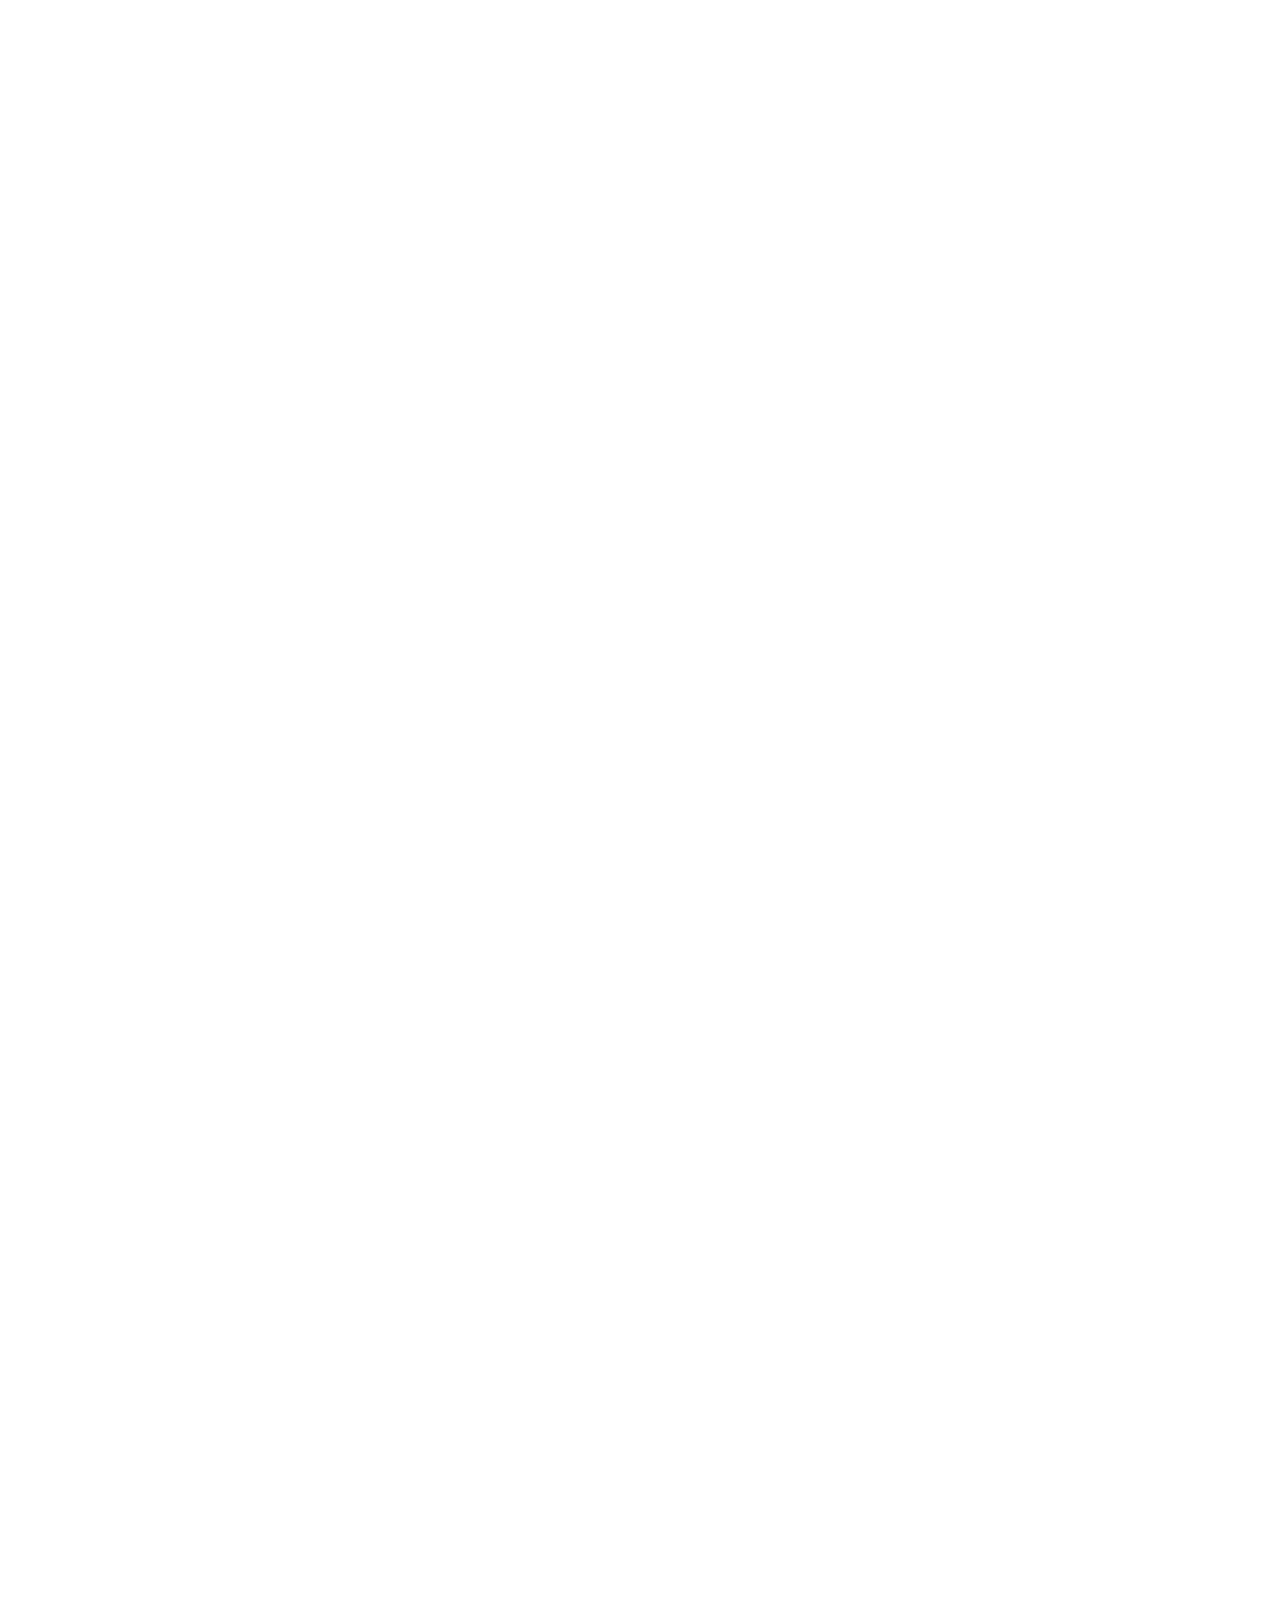
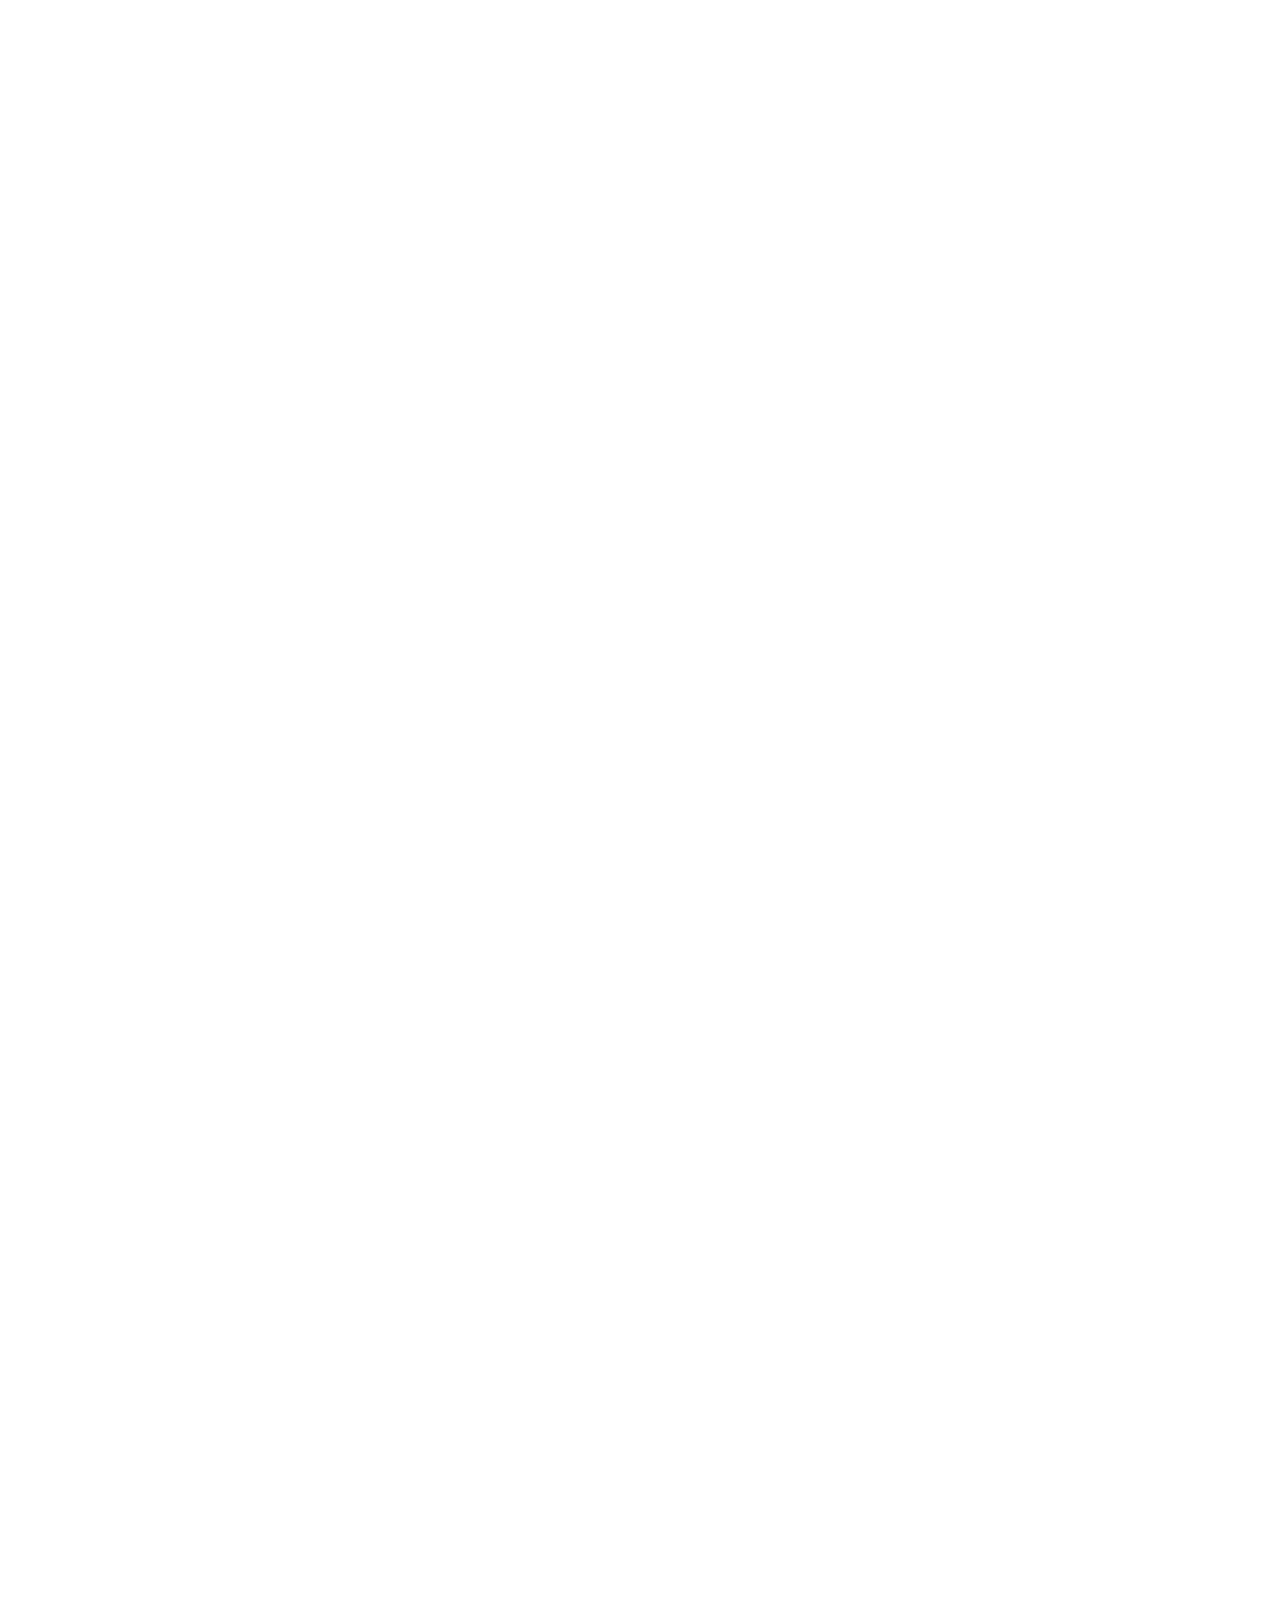
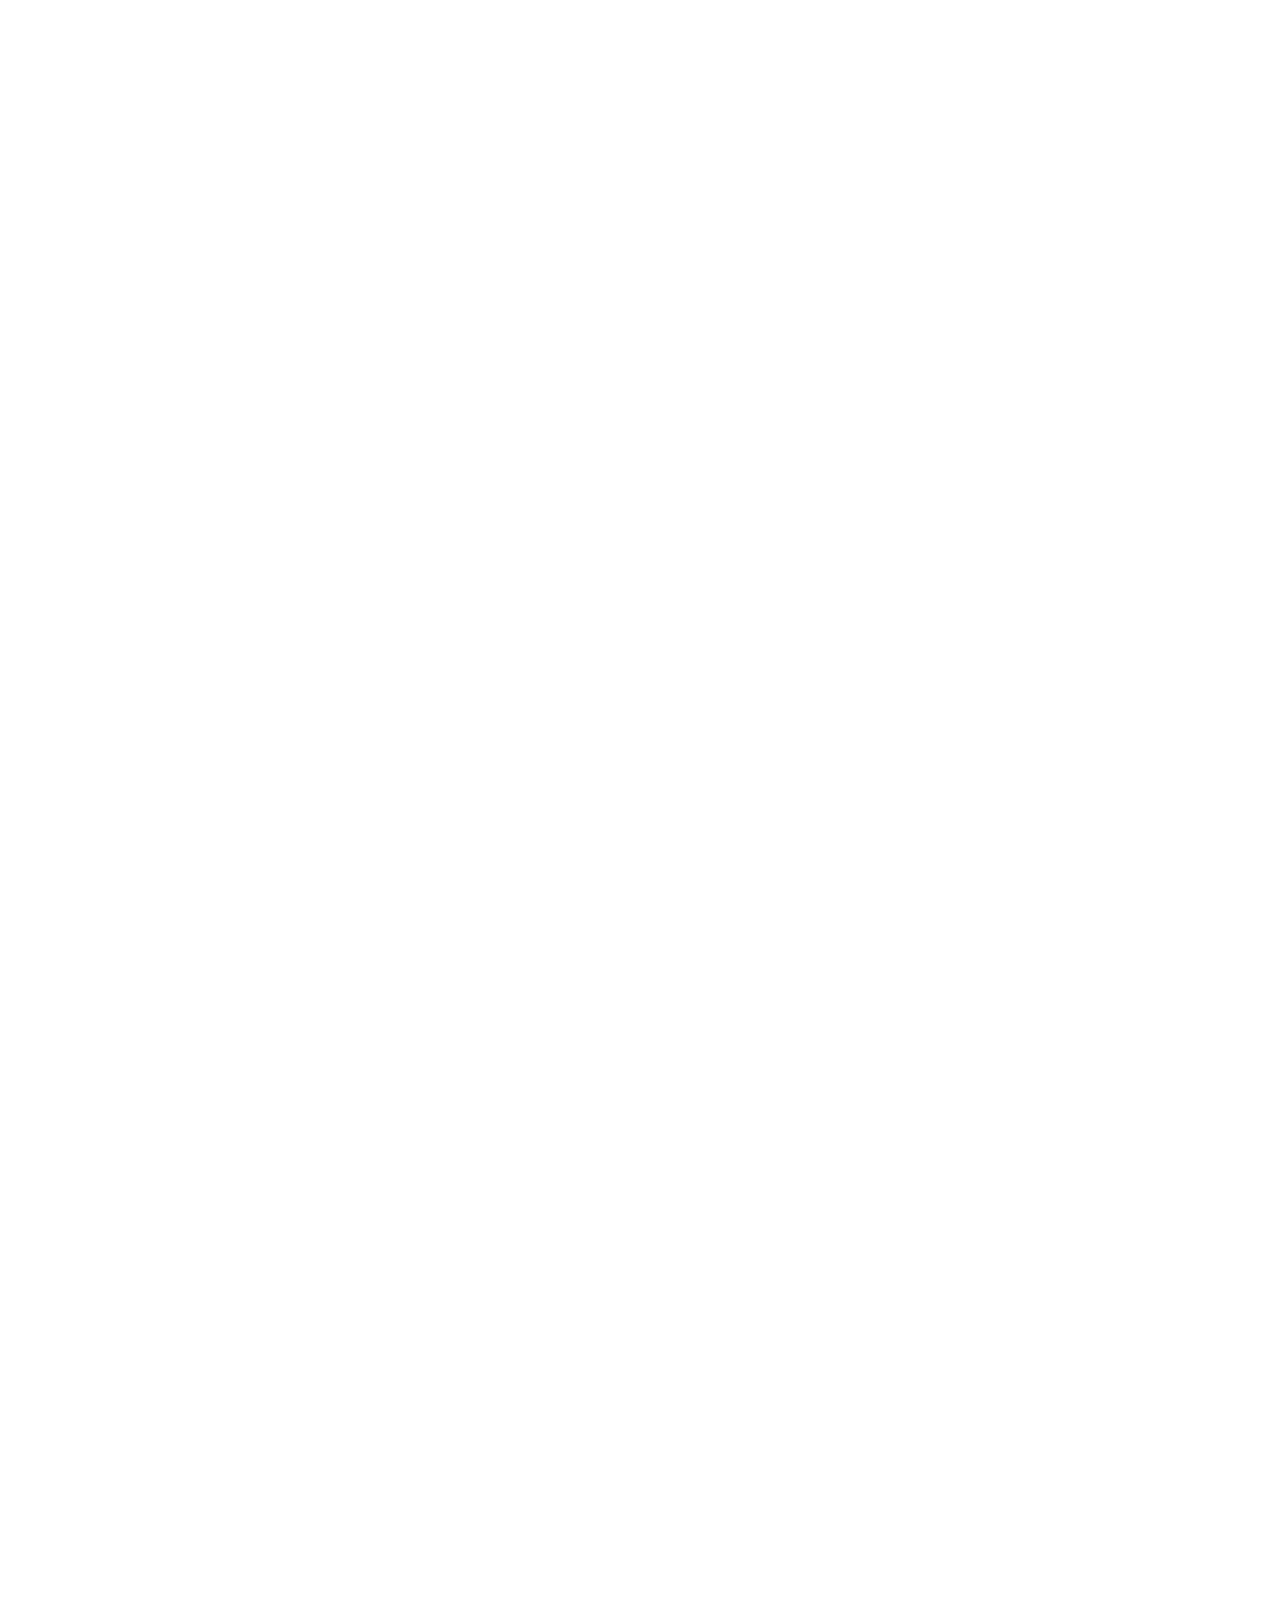
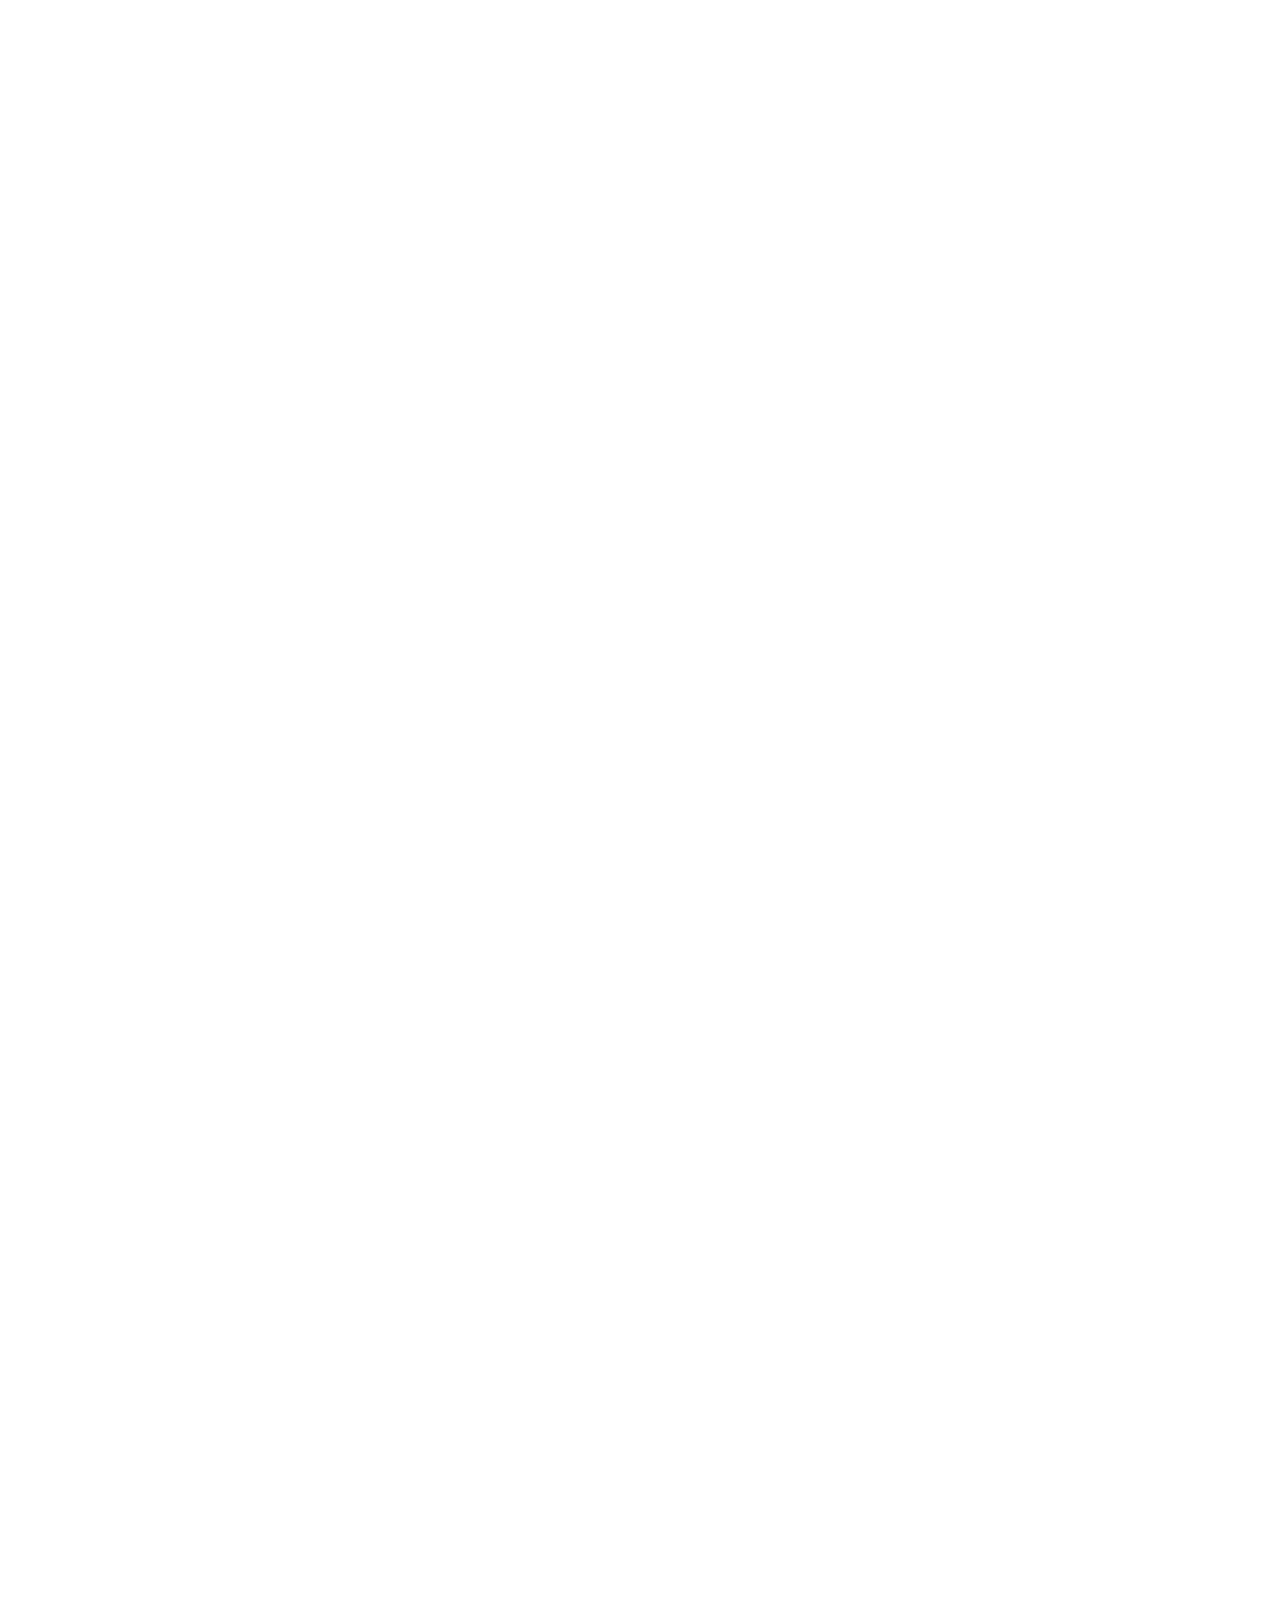
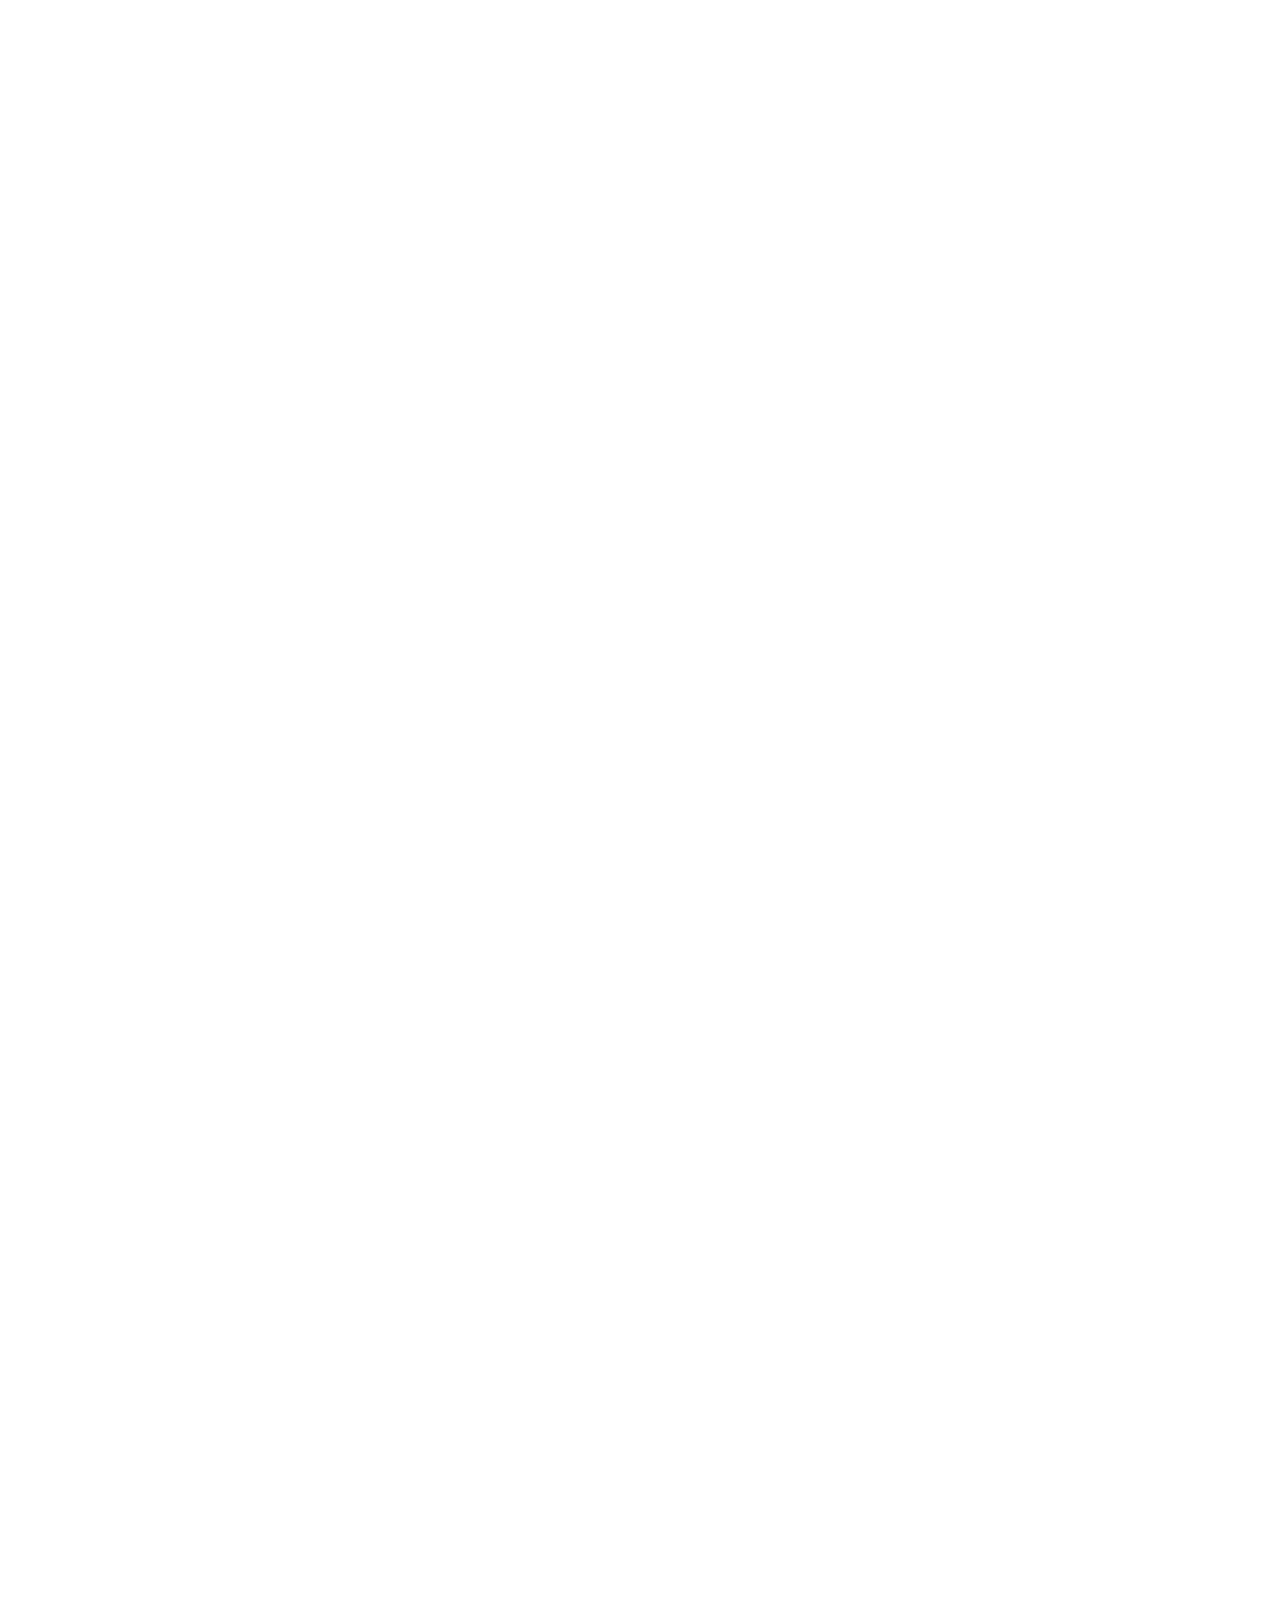
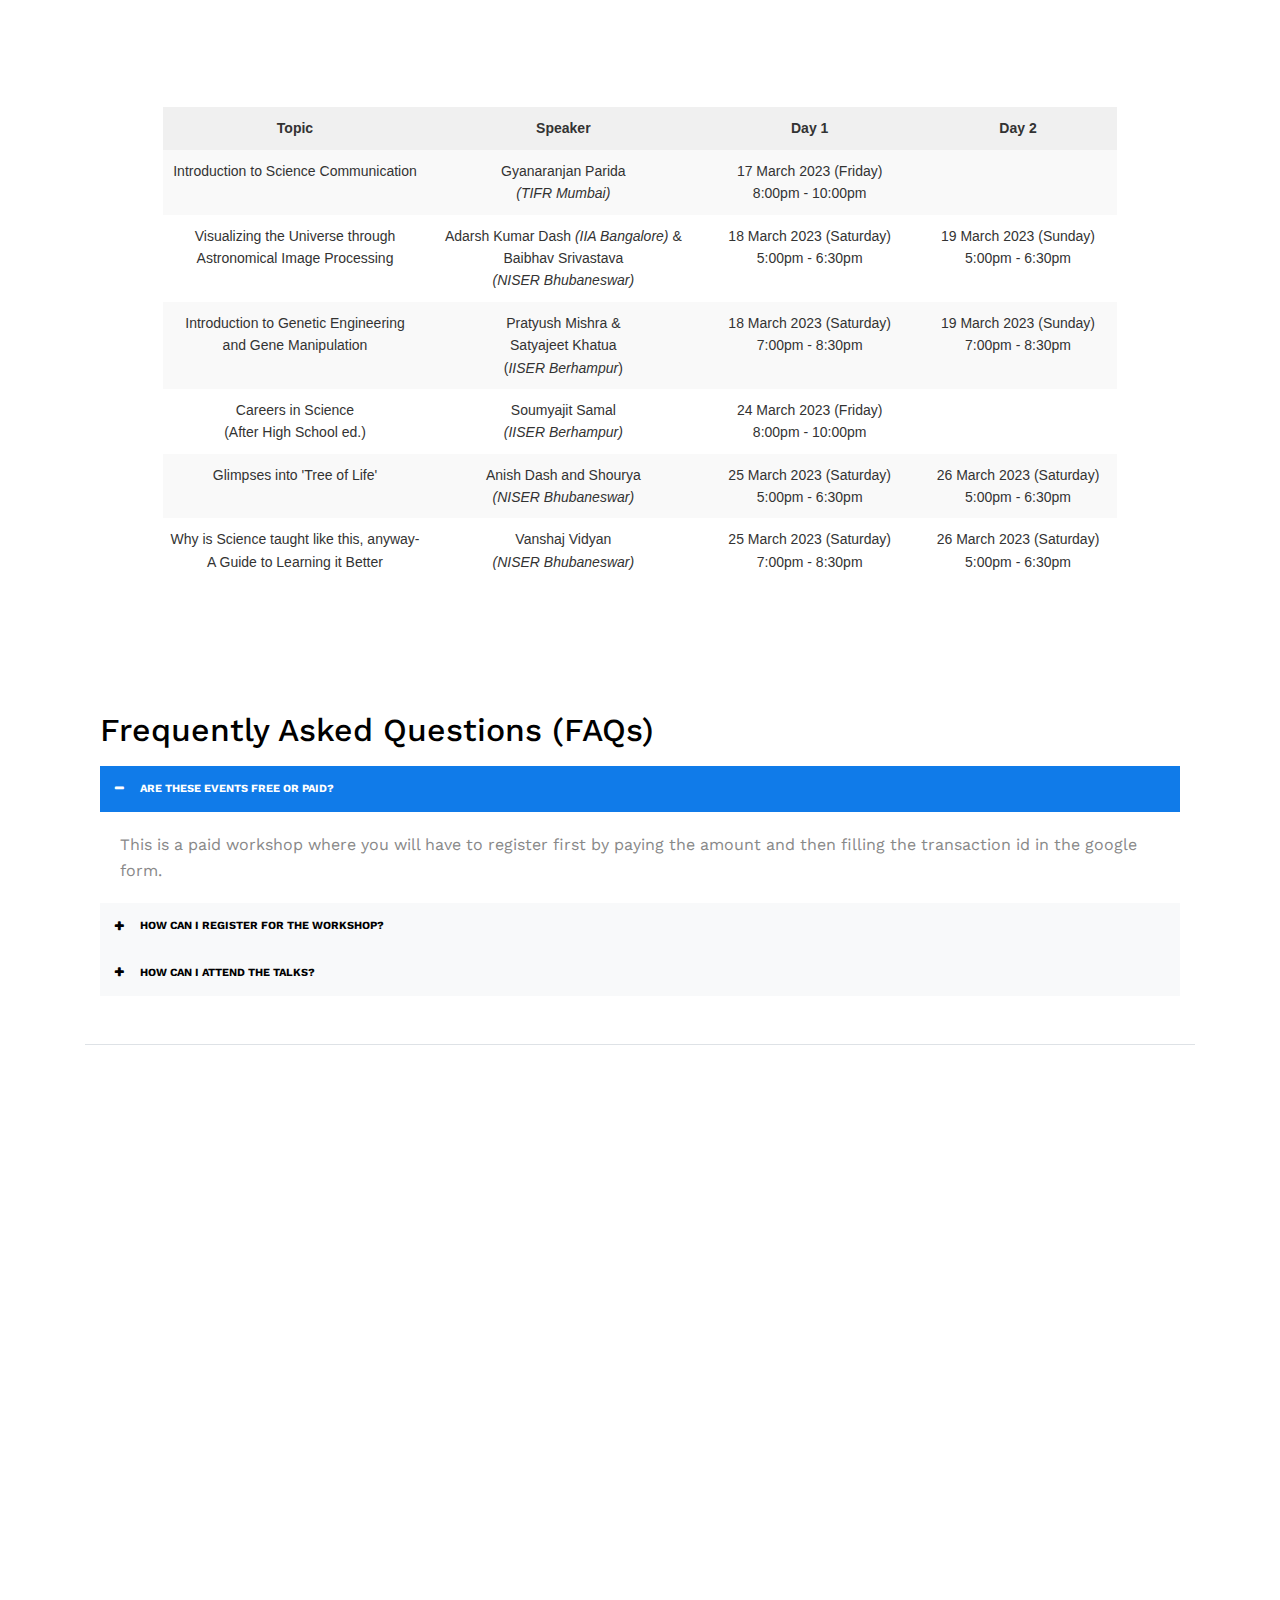
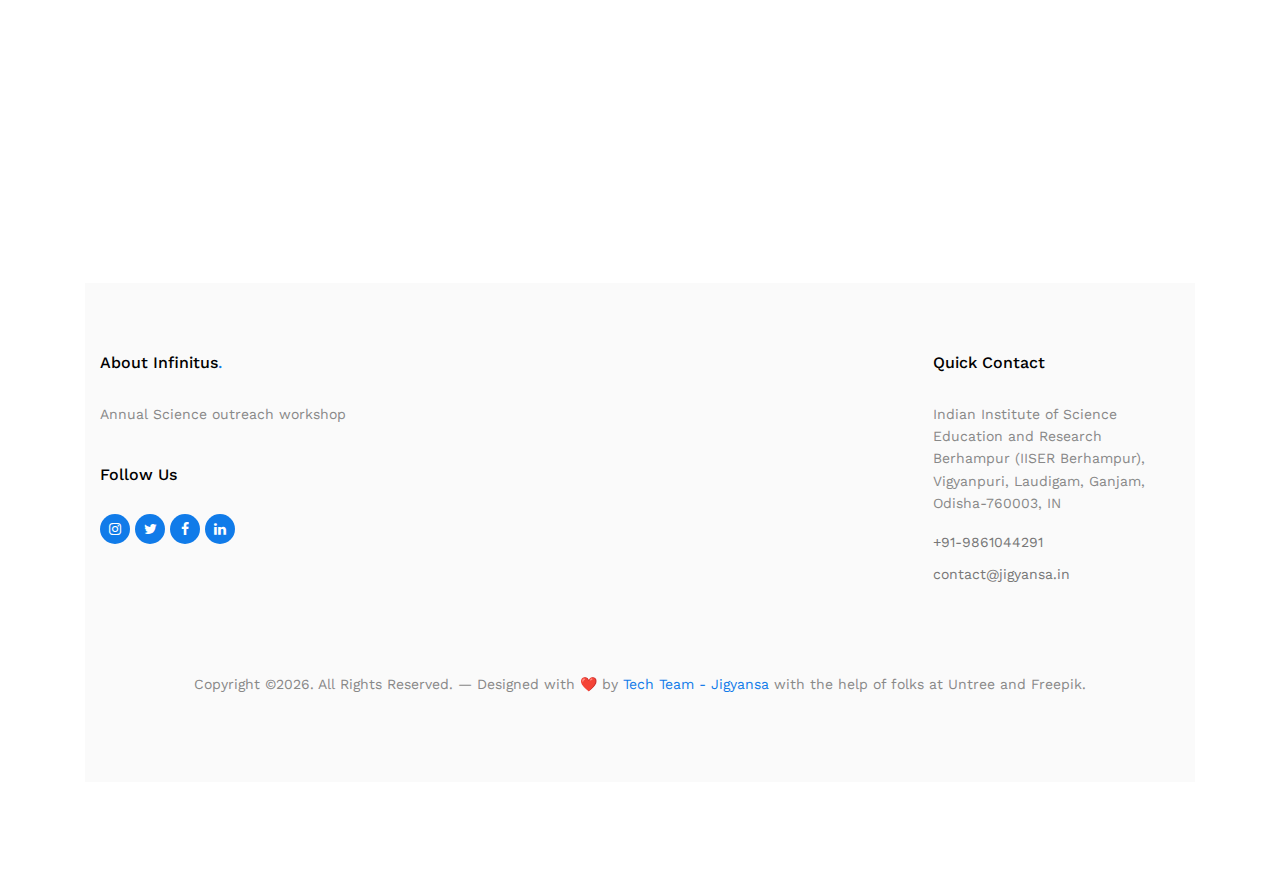
==== commit 34d10d43: "changes to the website" ====
--- a/index.html
+++ b/index.html
@@ -152,7 +152,13 @@
 
 
 
-
+  <div class="row mb-5"  data-aos="fade-up" data-aos-delay="0">
+    <div class="col-12 text-center">
+      <!--span class="caption">Contact</span>-->
+      <h2 class="heading">Courses Offered</h2>
+      
+    </div>
+  </div> <!-- /.row -->
 
 
 <!--Section for pratyush-->
@@ -171,11 +177,11 @@
             <b>Registration Details</b>
             <ul class="list-unstyled ul-check primary">
               <li>Eligibility: Class 9 to Class 12</li>
-              <li>Duration: 3 sessions (Each session 1.5 hour)</li>
+              <li>Duration: 2 sessions (Each session 1.5 hour)</li>
               <li>Time: 10.30 am to 12 noon</li>
               <li>Course fee:  ₹149/-</li>
               <li>Course Contents: TBD</li>
-              <li>Course Files: <a href="https://drive.google.com/drive/folders/1plWllmn_WzdyIsBe4j4-4jAPcioj96Ur?usp=share_link">Link</a></li>
+              <li>Course Files (Accessible to those who have registered for the course): <a href="https://drive.google.com/drive/folders/1plWllmn_WzdyIsBe4j4-4jAPcioj96Ur?usp=share_link">Link</a></li>
               
             </ul>
           </div> <!-- /.mb-4 -->
@@ -210,11 +216,11 @@
           <b>Registration Details</b>
           <ul class="list-unstyled ul-check primary">
             <li>Eligibility: Class 9 to Class 12</li>
-            <li>Duration: 3 sessions (Each session 1.5 hour)</li>
+            <li>Duration: 2 sessions (Each session 1.5 hour)</li>
             <li>Time: 5.30 pm to  7.00 pm</li>
             <li>Course fee:  ₹149/-</li>
             <li>Course Contents: TBD</li>
-            <li>Course Files: <a href="https://drive.google.com/drive/u/1/folders/1cmKJ4iOtA4B4wfSV1nvODMXvkonNoeWG">Link</a></li>
+            <li>Course Files (Accessible to those who have registered for the course): <a href="https://drive.google.com/drive/u/1/folders/1cmKJ4iOtA4B4wfSV1nvODMXvkonNoeWG">Link</a></li>
             
           </ul>
         </div> <!-- /.mb-4 -->
@@ -251,11 +257,11 @@
           <b>Registration Details</b>
           <ul class="list-unstyled ul-check primary">
             <li>Eligibility: Class 9 to Class 12</li>
-            <li>Duration: 3 sessions (Each session 1.5 hour)</li>
+            <li>Duration: 2 sessions (Each session 1.5 hour)</li>
             <li>Time: 3 pm to 4.30 pm</li>
             <li>Course fee:  ₹149/-</li>
             <li>Course Contents: TBD</li>
-            <li>Course Files: <a href="https://drive.google.com/drive/folders/1-SddvJ1hBLxFQ1cLsOkItzHVmmltFEeO?usp=share_link">Link</a></li>
+            <li>Course Files (Accessible to those who have registered for the course): <a href="https://drive.google.com/drive/folders/1-SddvJ1hBLxFQ1cLsOkItzHVmmltFEeO?usp=share_link">Link</a></li>
             
           </ul>
         </div> <!-- /.mb-4 -->
@@ -292,11 +298,11 @@
           <b>Registration Details</b>
           <ul class="list-unstyled ul-check primary">
             <li>Eligibility: Class 9 to Class 12</li>
-            <li>Duration: 3 sessions (Each session 1.5 hour)</li>
+            <li>Duration: 2 sessions (Each session 1.5 hour)</li>
             <li>Time: 3 pm to 4.30 pm</li>
             <li>Course fee:  ₹149/-</li>
             <li>Course Contents: TBD</li>
-            <li>Course Files: <a href="https://drive.google.com/drive/folders/1Vs66EPcyfXmsTvwzWUhW_x5KedgCCP6Y?usp=share_link">Link</a></li>
+            <li>Course Files (Accessible to those who have registered for the course): <a href="https://drive.google.com/drive/folders/1Vs66EPcyfXmsTvwzWUhW_x5KedgCCP6Y?usp=share_link">Link</a></li>
             
           </ul>
         </div> <!-- /.mb-4 -->
@@ -478,6 +484,83 @@
 <br>
 <br>
 
+<!--Schedule-->
+
+<div class="row mb-5"  data-aos="fade-up" data-aos-delay="0">
+  <div class="col-12 text-center">
+    <!--span class="caption">Contact</span>-->
+    <h2 class="heading">Schedule of Lectures</h2>
+    
+  </div>
+</div> <!-- /.row -->
+<style type="text/css">
+  .tg  {border-collapse:collapse;border-color:#ccc;border-spacing:0;}
+  .tg td{background-color:#fff;border-bottom-width:1px;border-color:#ccc;border-style:solid;border-top-width:1px;
+    border-width:0px;color:#333;font-family:Arial, sans-serif;font-size:14px;overflow:hidden;padding:10px 5px;
+    word-break:normal;}
+  .tg th{background-color:#f0f0f0;border-bottom-width:1px;border-color:#ccc;border-style:solid;border-top-width:1px;
+    border-width:0px;color:#333;font-family:Arial, sans-serif;font-size:14px;font-weight:normal;overflow:hidden;
+    padding:10px 5px;word-break:normal;}
+  .tg .tg-c3ow{border-color:inherit;text-align:center;vertical-align:top}
+  .tg .tg-7btt{border-color:inherit;font-weight:bold;text-align:center;vertical-align:top}
+  .tg .tg-abip{background-color:#f9f9f9;border-color:inherit;text-align:center;vertical-align:top}
+  </style>
+  <table class="tg" style="undefined;table-layout: fixed; width: 953px" align="center">
+  <colgroup>
+  <col style="width: 263.333333px">
+  <col style="width: 273.333333px">
+  <col style="width: 219.333333px">
+  <col style="width: 197.333333px">
+  </colgroup>
+  <thead>
+    <tr>
+      <th class="tg-7btt">Topic</th>
+      <th class="tg-7btt">Speaker</th>
+      <th class="tg-7btt">Day 1</th>
+      <th class="tg-7btt">Day 2</th>
+    </tr>
+  </thead>
+  <tbody>
+    <tr>
+      <td class="tg-abip">Introduction to Science Communication</td>
+      <td class="tg-abip">Gyanaranjan Parida <br><span style="font-style:italic">(TIFR Mumbai)</span></td>
+      <td class="tg-abip">17 March 2023 (Friday)<br>8:00pm - 10:00pm</td>
+      <td class="tg-abip"></td>
+    </tr>
+    <tr>
+      <td class="tg-c3ow">Visualizing the Universe through <br>Astronomical Image Processing</td>
+      <td class="tg-c3ow">Adarsh Kumar Dash <span style="font-style:italic">(IIA Bangalore)</span> &amp; Baibhav Srivastava <br><span style="font-style:italic">(NISER Bhubaneswar)</span></td>
+      <td class="tg-c3ow">18 March 2023 (Saturday)<br>5:00pm - 6:30pm</td>
+      <td class="tg-c3ow">19 March 2023 (Sunday)<br>5:00pm - 6:30pm</td>
+    </tr>
+    <tr>
+      <td class="tg-abip">Introduction to Genetic Engineering <br>and Gene Manipulation</td>
+      <td class="tg-abip">Pratyush Mishra &amp; <br>Satyajeet Khatua <br>(<span style="font-style:italic">IISER Berhampur</span>)</td>
+      <td class="tg-abip">18 March 2023 (Saturday)<br>7:00pm - 8:30pm</td>
+      <td class="tg-abip">19 March 2023 (Sunday)<br>7:00pm - 8:30pm</td>
+    </tr>
+    <tr>
+      <td class="tg-c3ow">Careers in Science <br>(After High School ed.)</td>
+      <td class="tg-c3ow">Soumyajit Samal <br><span style="font-style:italic">(IISER Berhampur)</span></td>
+      <td class="tg-c3ow">24 March 2023 (Friday)<br>8:00pm - 10:00pm</td>
+      <td class="tg-c3ow"></td>
+    </tr>
+    <tr>
+      <td class="tg-abip">Glimpses into 'Tree of Life'</td>
+      <td class="tg-abip">Anish Dash and Shourya<br><span style="font-style:italic">(NISER Bhubaneswar)</span></td>
+      <td class="tg-abip">25 March 2023 (Saturday)<br>5:00pm - 6:30pm</td>
+      <td class="tg-abip">26 March 2023 (Saturday)<br>5:00pm - 6:30pm</td>
+    </tr>
+    <tr>
+      <td class="tg-c3ow">Why is Science taught like this, anyway- <br>A Guide to Learning it Better</td>
+      <td class="tg-c3ow">Vanshaj Vidyan<br><span style="font-style:italic">(NISER Bhubaneswar)</span></td>
+      <td class="tg-c3ow">25 March 2023 (Saturday)<br>7:00pm - 8:30pm</td>
+      <td class="tg-c3ow">26 March 2023 (Saturday)<br>5:00pm - 6:30pm</td>
+    </tr>
+  </tbody>
+  </table>
+
+  <br><br><br><br><br>
 
   <!--Queries-->
   <div class="container pb-5 mb-5 border-bottom" id="faq">
--- a/css/style.css
+++ b/css/style.css
@@ -1426,4 +1426,3 @@
       .site-footer .social li a:hover {
         background: #0d62b9;
         color: #ffffff; }
-        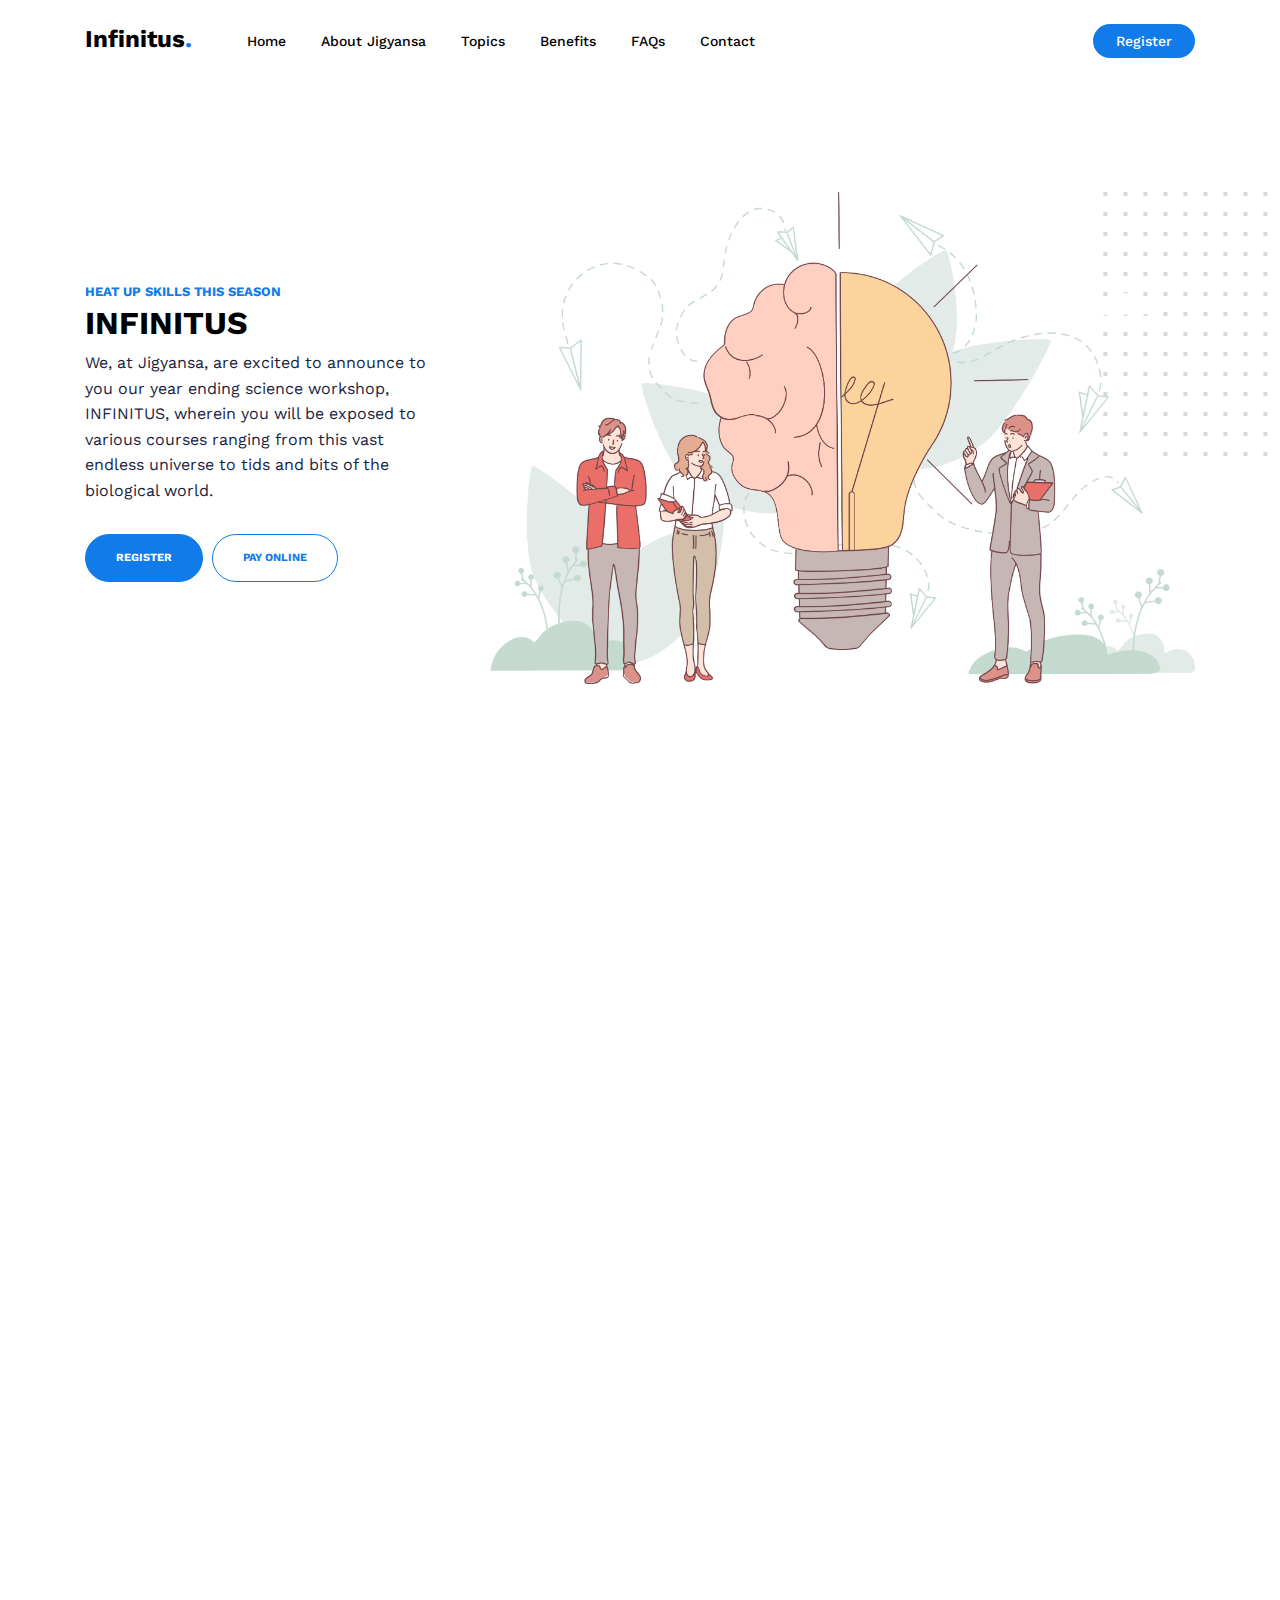
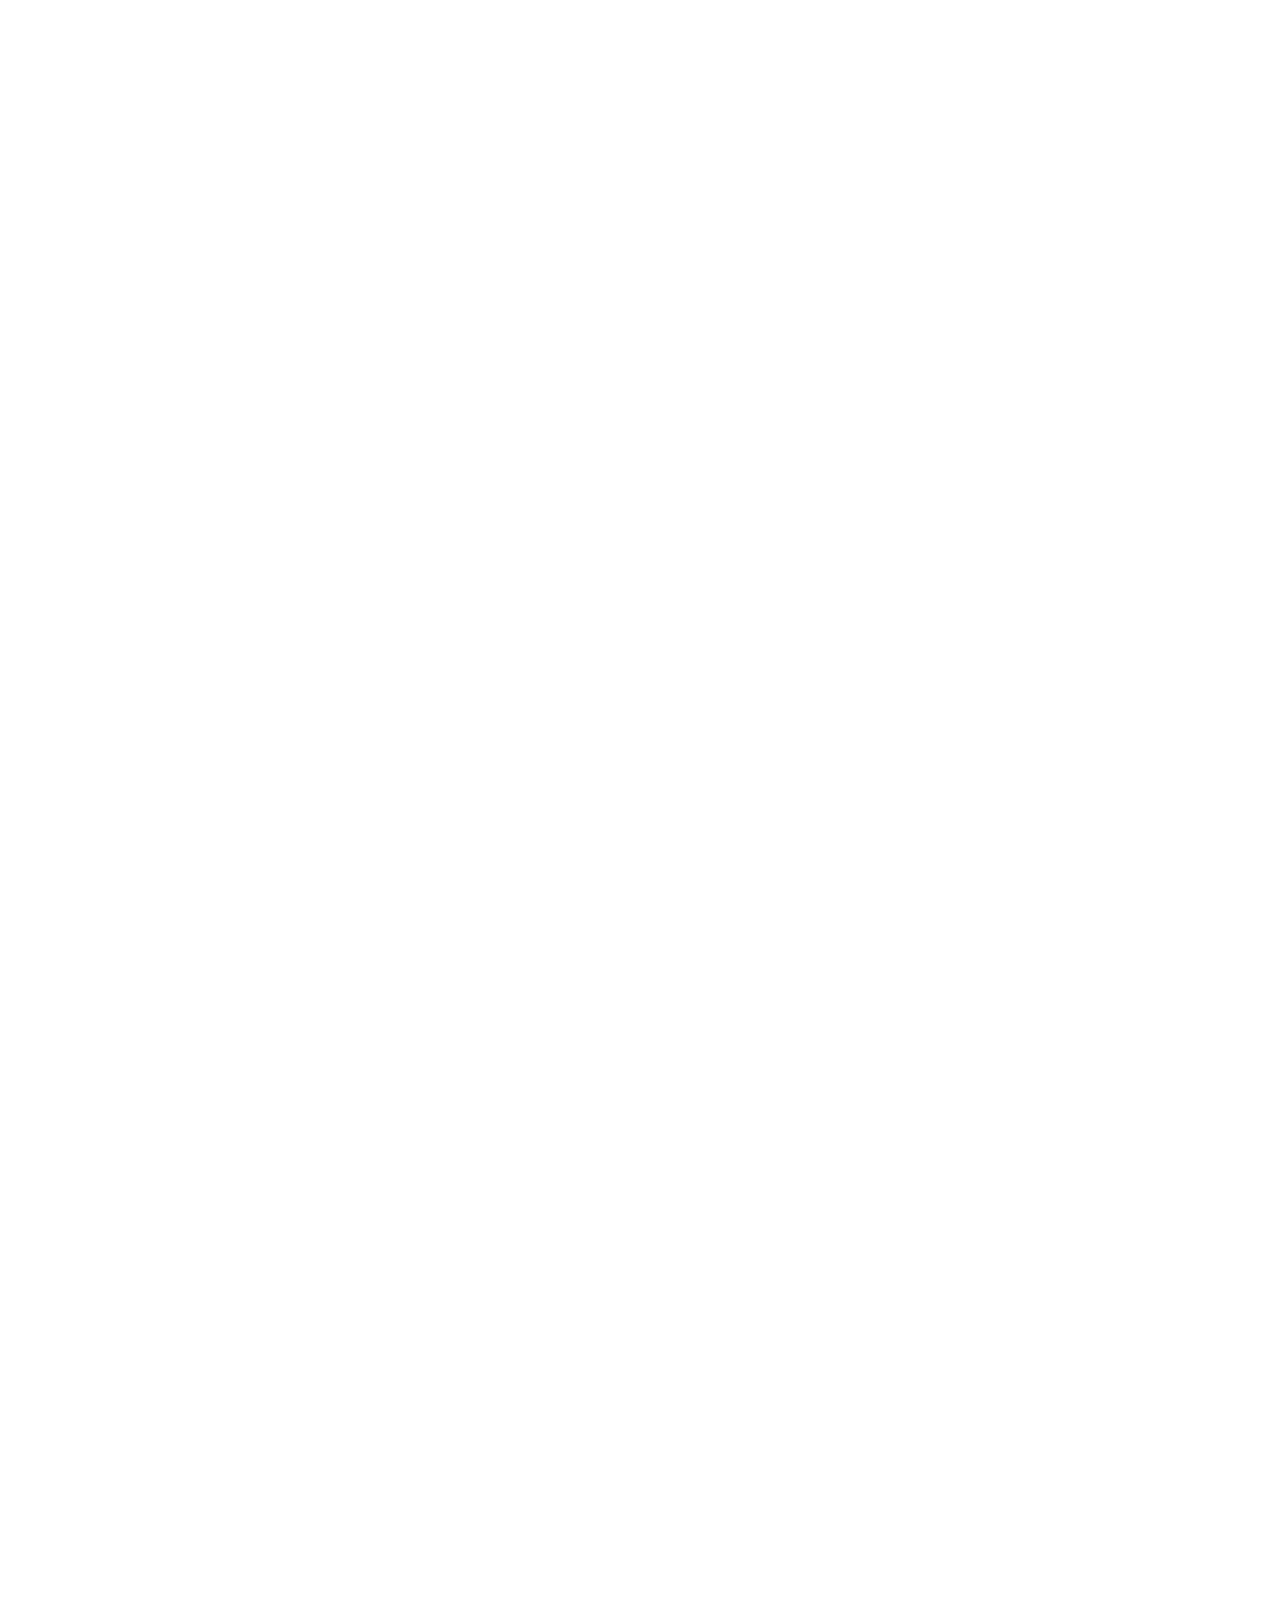
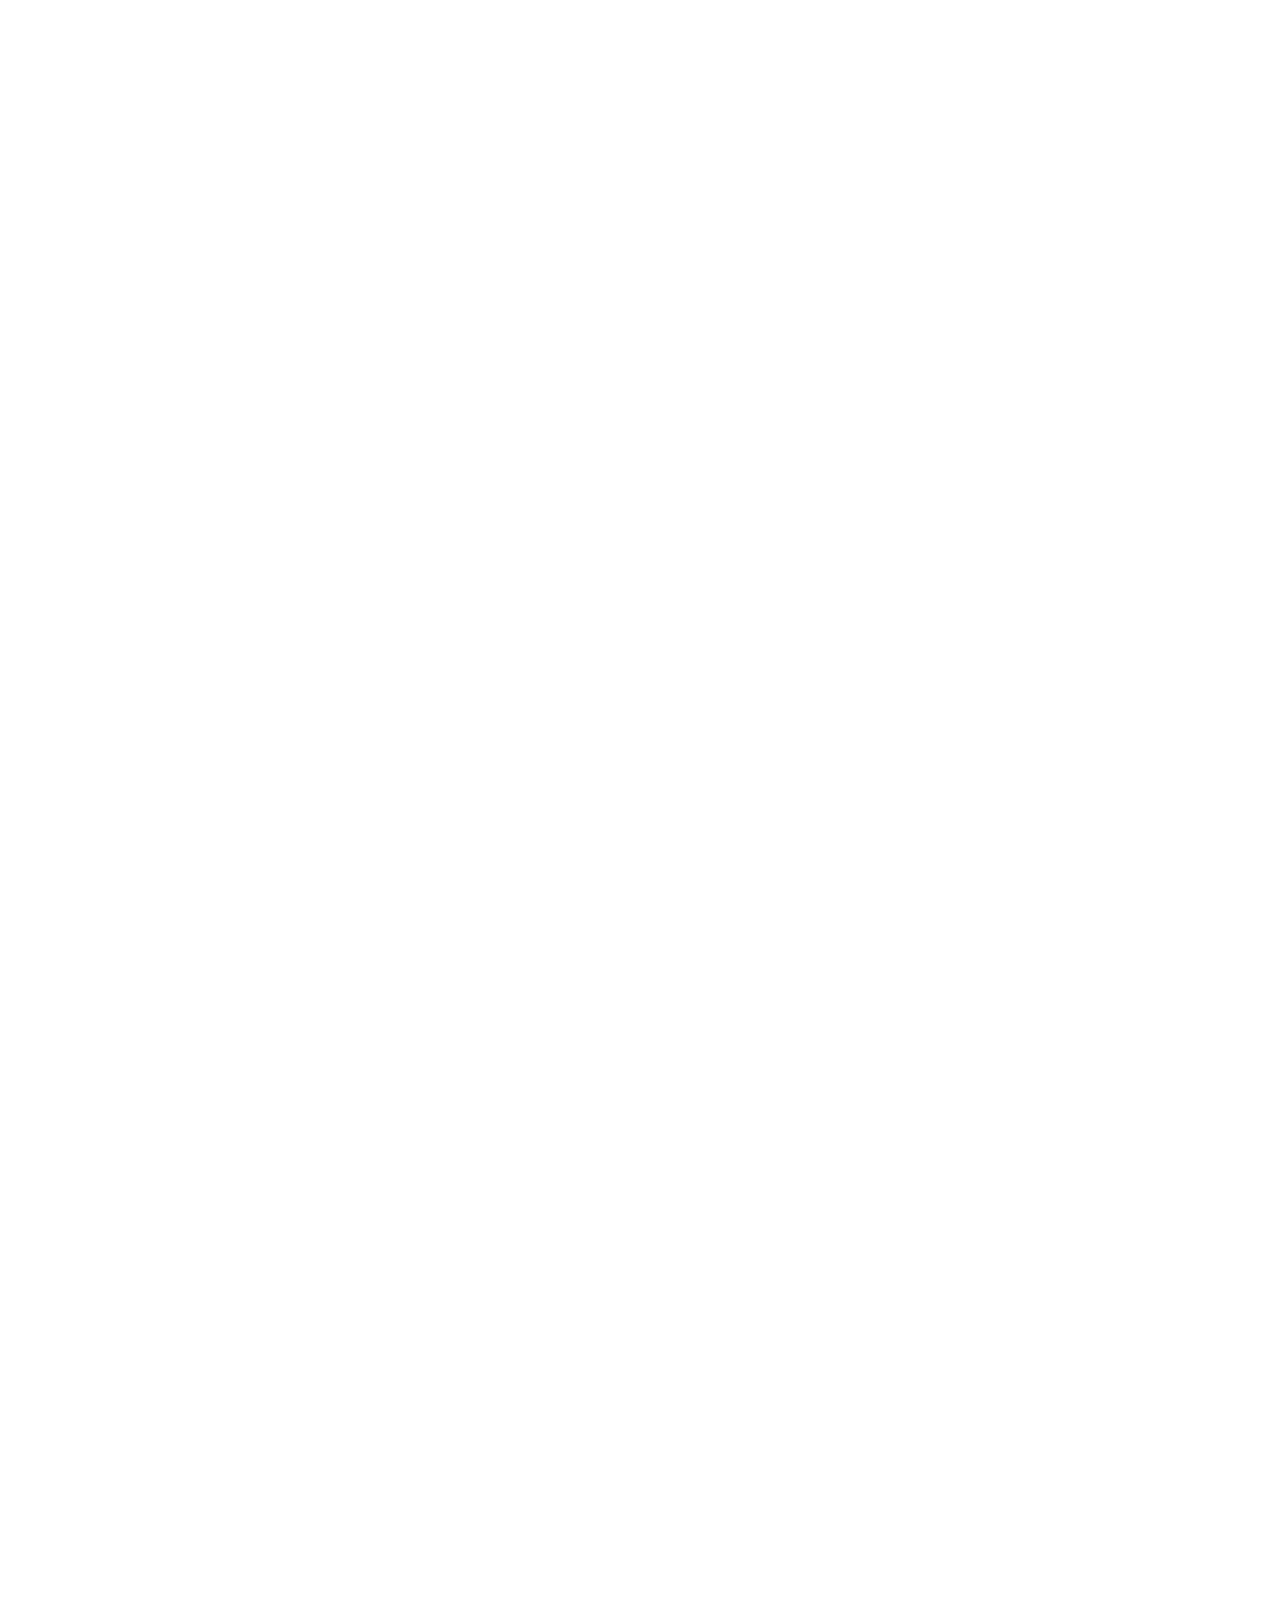
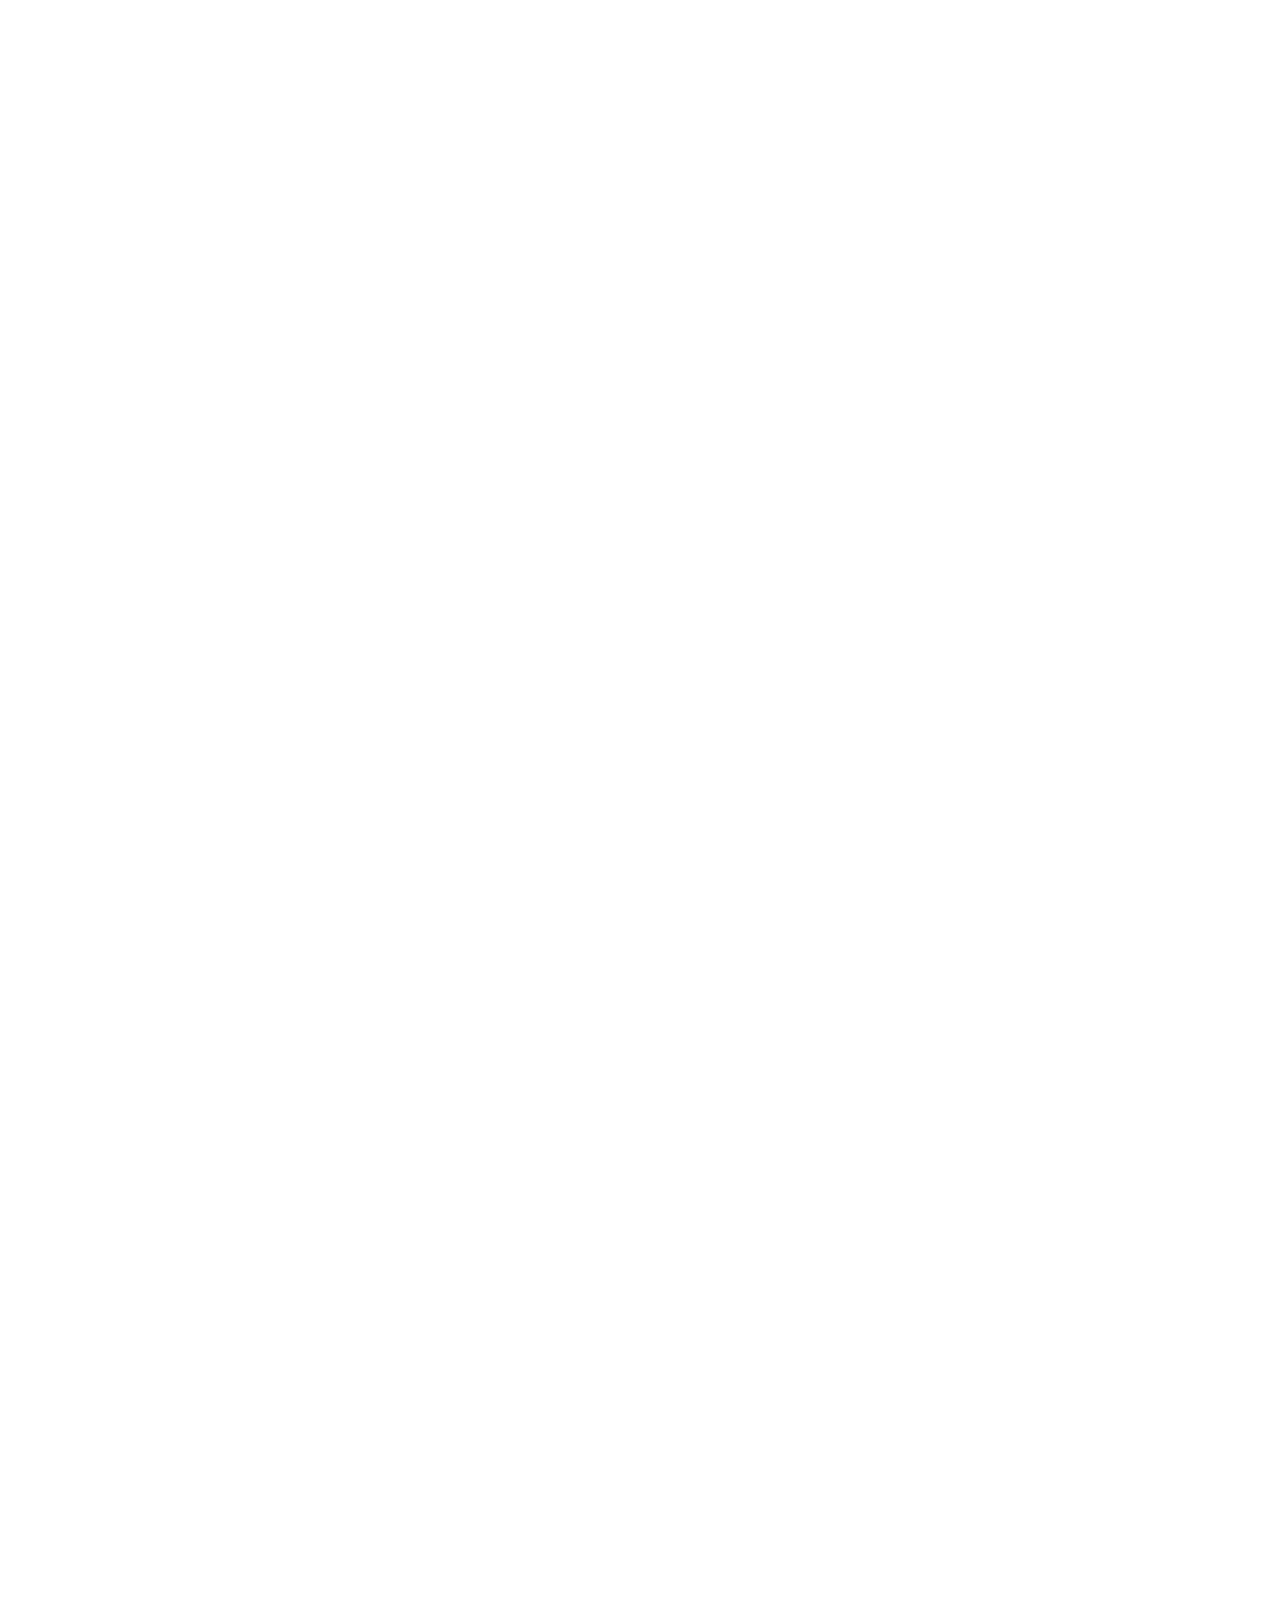
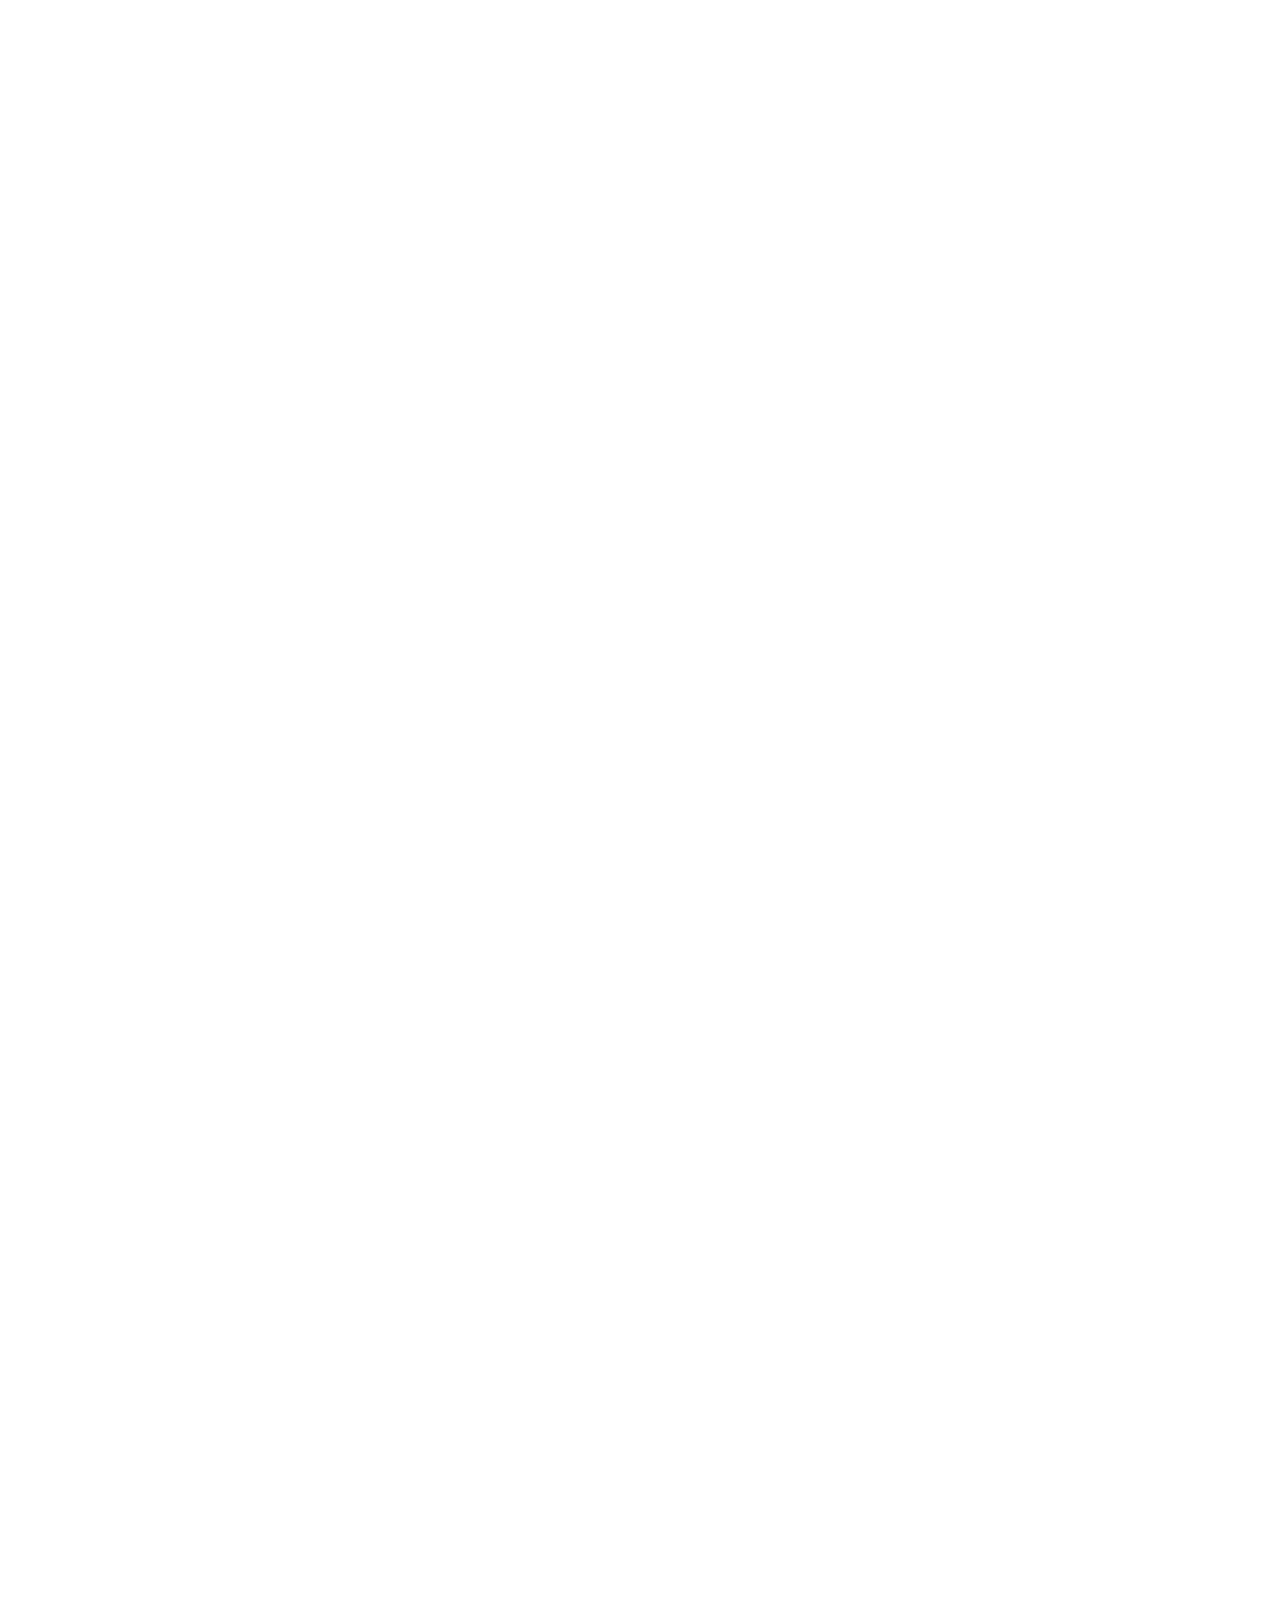
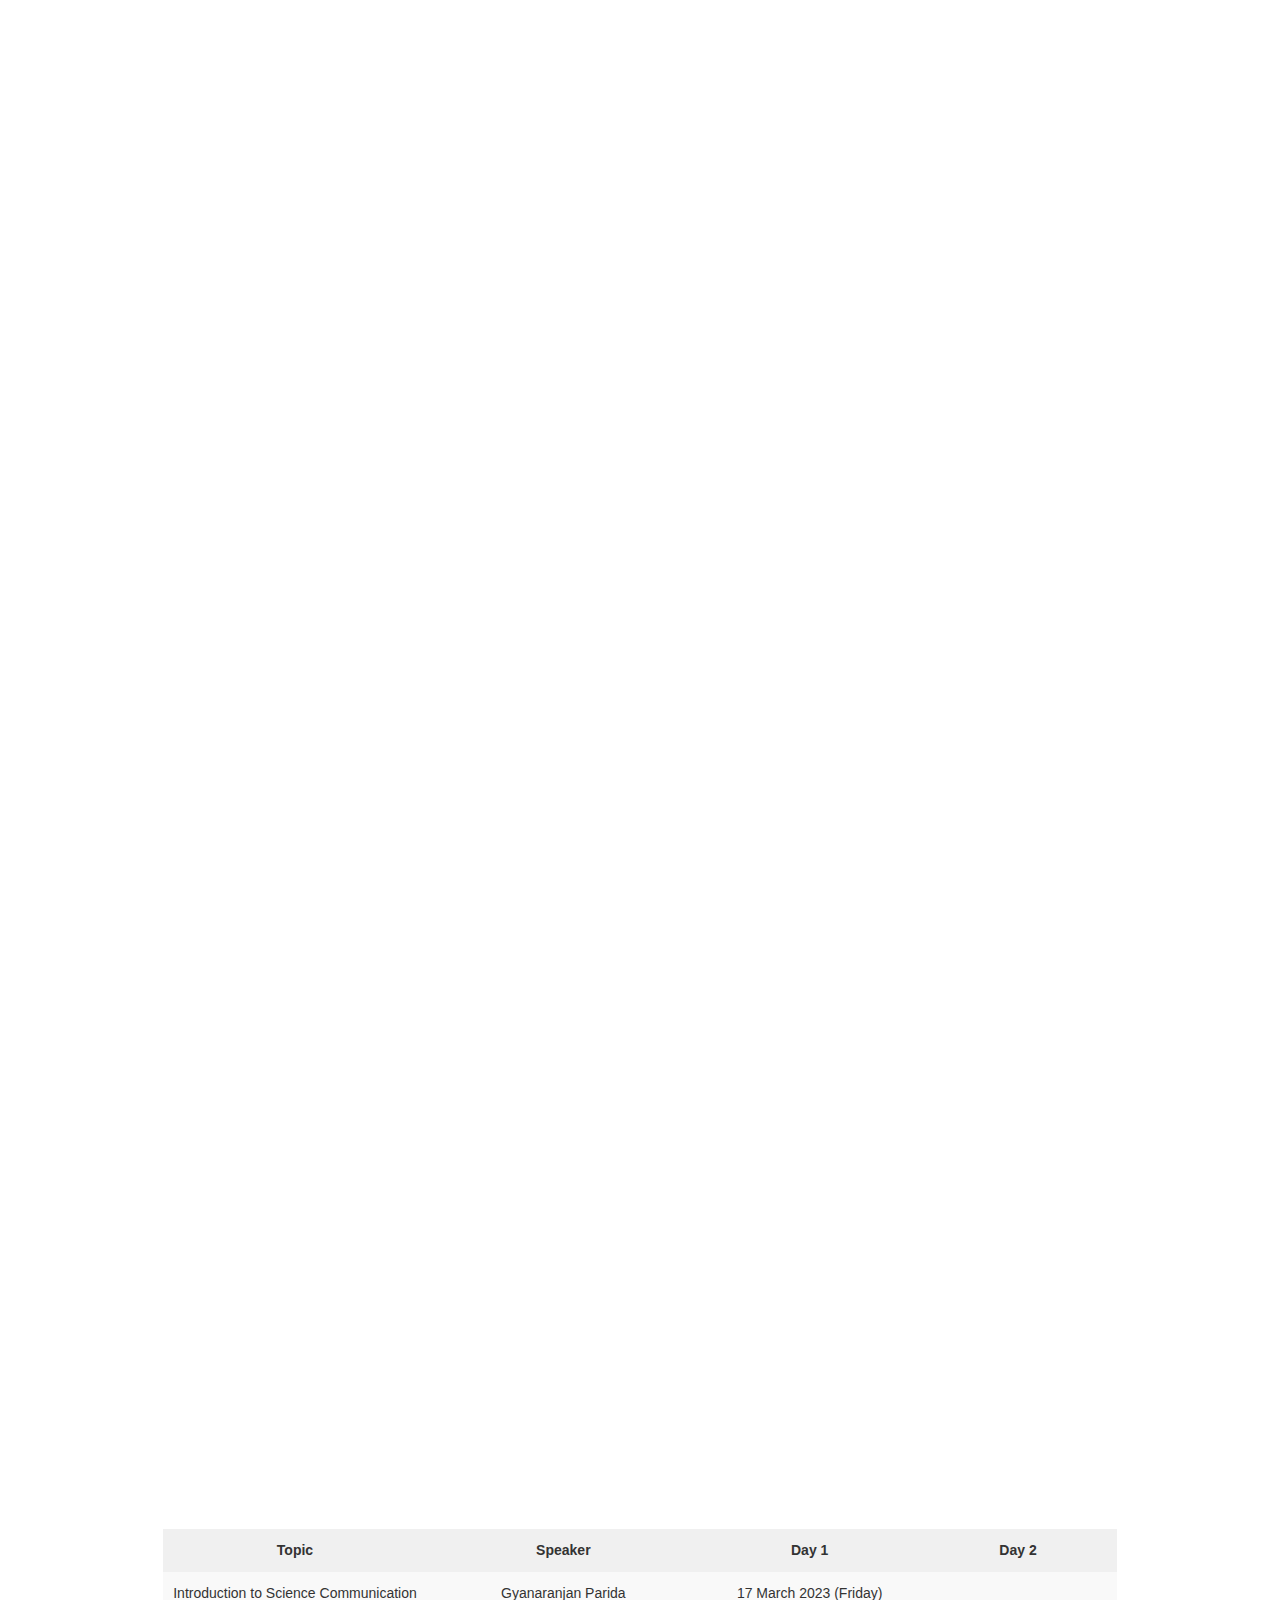
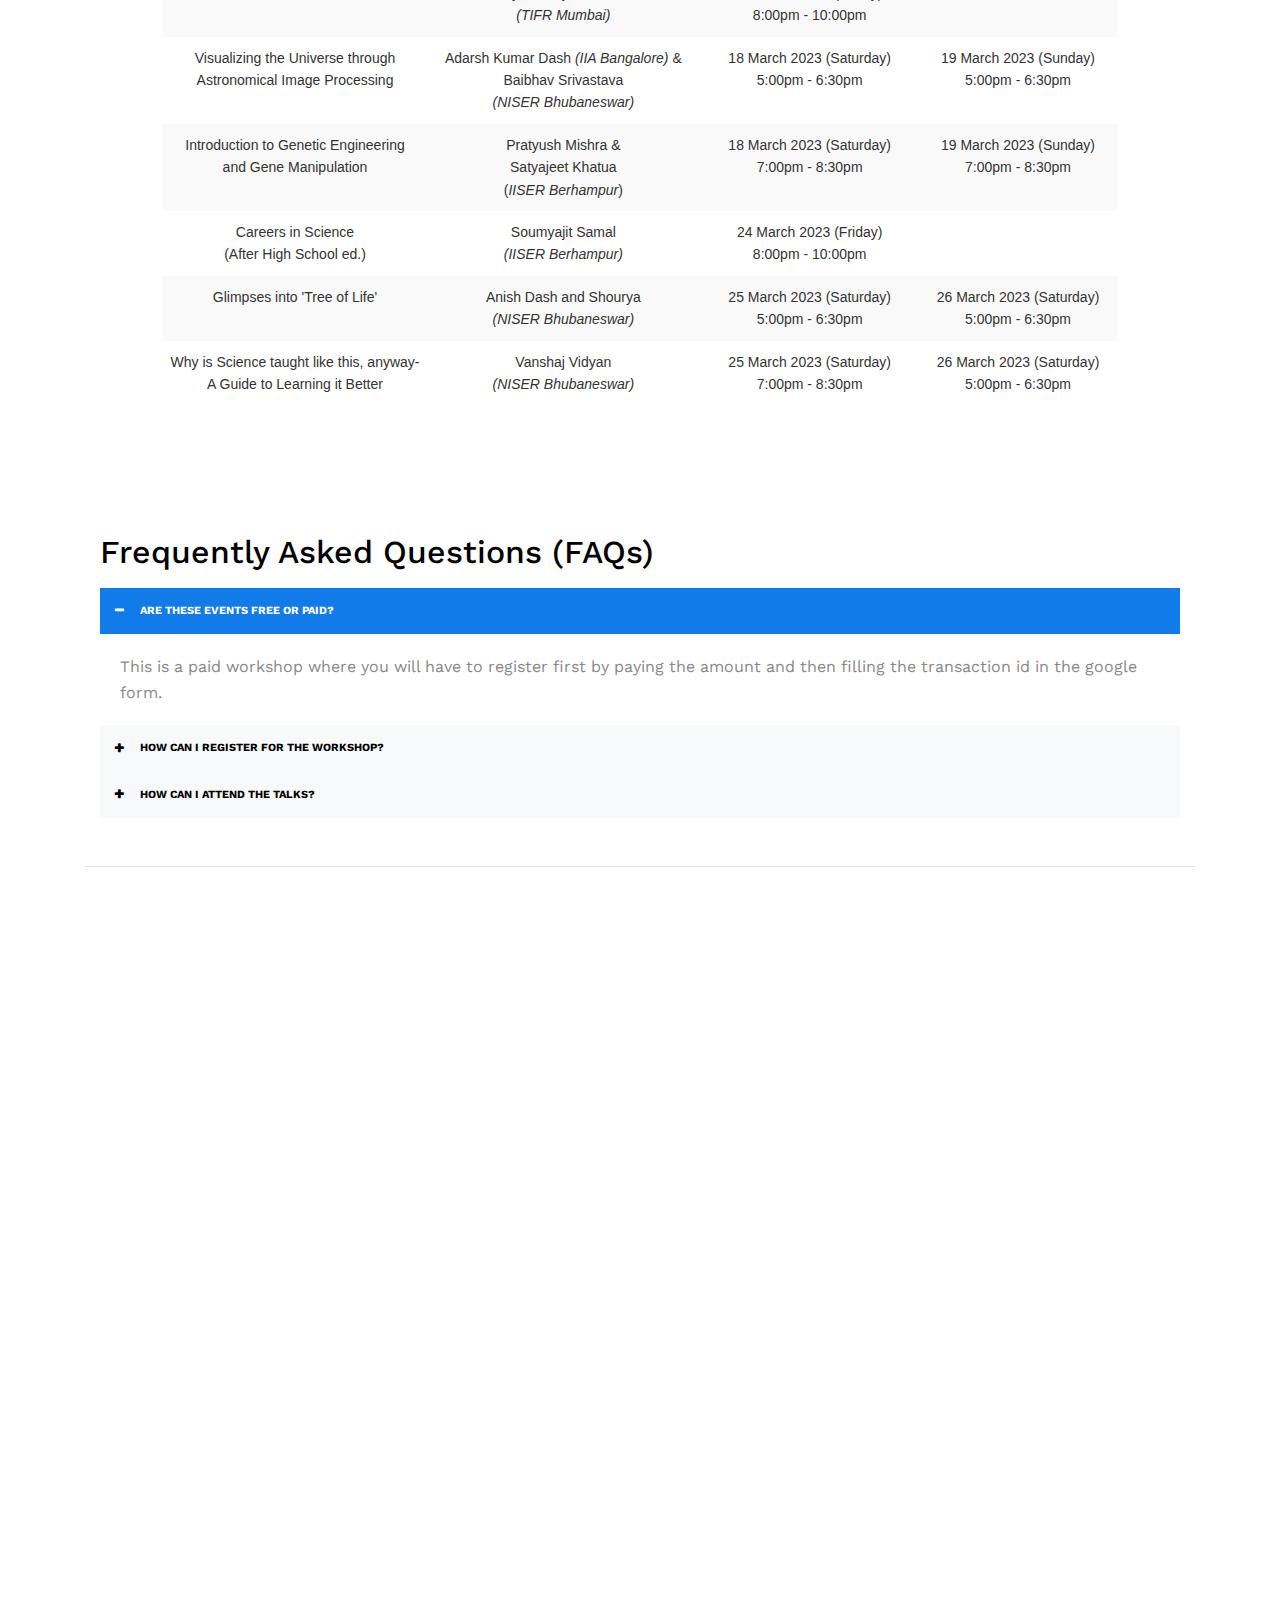
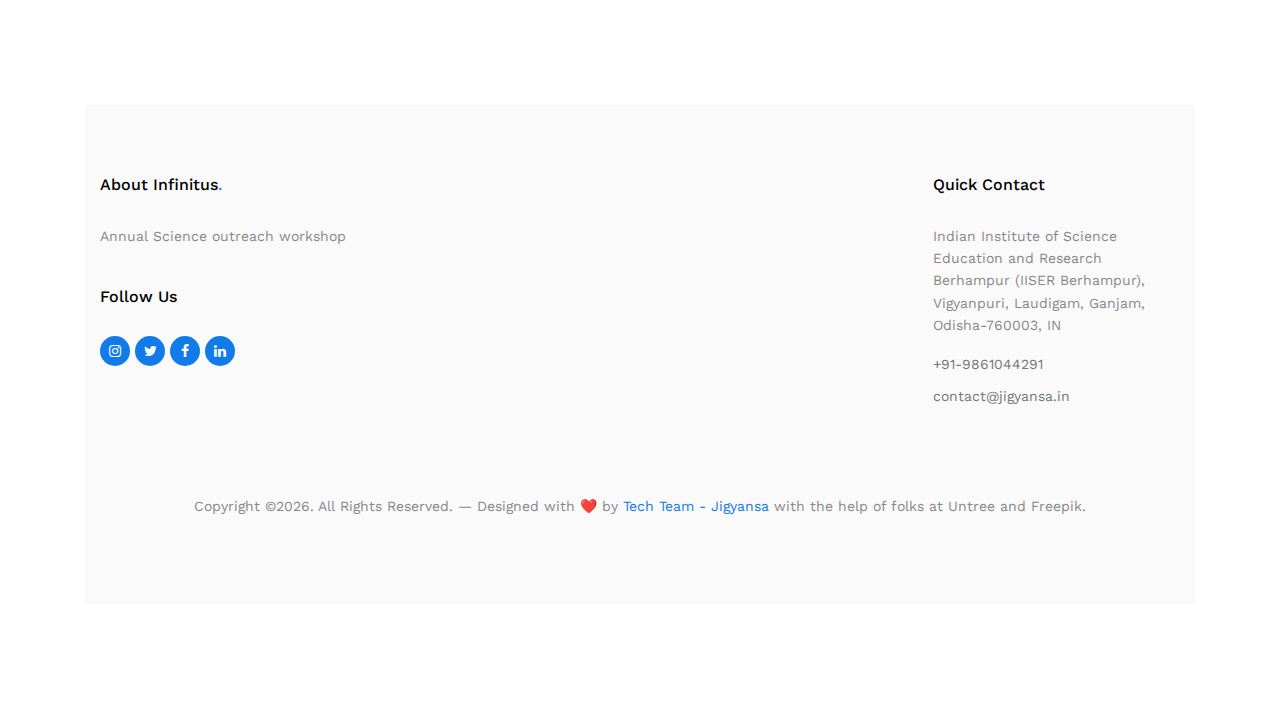
==== commit 048d860f: "Time line deleted" ====
--- a/index.html
+++ b/index.html
@@ -178,7 +178,7 @@
             <ul class="list-unstyled ul-check primary">
               <li>Eligibility: Class 9 to Class 12</li>
               <li>Duration: 2 sessions (Each session 1.5 hour)</li>
-              <li>Time: 10.30 am to 12 noon</li>
+              
               <li>Course fee:  ₹149/-</li>
               <li>Course Contents: TBD</li>
               <li>Course Files (Accessible to those who have registered for the course): <a href="https://drive.google.com/drive/folders/1plWllmn_WzdyIsBe4j4-4jAPcioj96Ur?usp=share_link">Link</a></li>
@@ -217,7 +217,7 @@
           <ul class="list-unstyled ul-check primary">
             <li>Eligibility: Class 9 to Class 12</li>
             <li>Duration: 2 sessions (Each session 1.5 hour)</li>
-            <li>Time: 5.30 pm to  7.00 pm</li>
+            
             <li>Course fee:  ₹149/-</li>
             <li>Course Contents: TBD</li>
             <li>Course Files (Accessible to those who have registered for the course): <a href="https://drive.google.com/drive/u/1/folders/1cmKJ4iOtA4B4wfSV1nvODMXvkonNoeWG">Link</a></li>
@@ -258,7 +258,7 @@
           <ul class="list-unstyled ul-check primary">
             <li>Eligibility: Class 9 to Class 12</li>
             <li>Duration: 2 sessions (Each session 1.5 hour)</li>
-            <li>Time: 3 pm to 4.30 pm</li>
+            
             <li>Course fee:  ₹149/-</li>
             <li>Course Contents: TBD</li>
             <li>Course Files (Accessible to those who have registered for the course): <a href="https://drive.google.com/drive/folders/1-SddvJ1hBLxFQ1cLsOkItzHVmmltFEeO?usp=share_link">Link</a></li>
@@ -299,7 +299,7 @@
           <ul class="list-unstyled ul-check primary">
             <li>Eligibility: Class 9 to Class 12</li>
             <li>Duration: 2 sessions (Each session 1.5 hour)</li>
-            <li>Time: 3 pm to 4.30 pm</li>
+            
             <li>Course fee:  ₹149/-</li>
             <li>Course Contents: TBD</li>
             <li>Course Files (Accessible to those who have registered for the course): <a href="https://drive.google.com/drive/folders/1Vs66EPcyfXmsTvwzWUhW_x5KedgCCP6Y?usp=share_link">Link</a></li>
@@ -347,7 +347,7 @@
           <ul class="list-unstyled ul-check primary">
             <li>Eligibility: Class 9 to Class 12</li>
             <li>Duration: 1 hr</li>
-            <li>Time: TBD</li>
+            
             <li>Course fee:  Free (Anyone enrolled for any course can attend the talk)</li>
             
           </ul>
@@ -379,7 +379,7 @@
           <ul class="list-unstyled ul-check primary">
             <li>Eligibility: Class 9 to Class 12</li>
             <li>Duration: 1 hr</li>
-            <li>Time: TBD</li>
+            
             <li>Course fee:  Free (Anyone enrolled for any course can attend the talk)</li>
             
           </ul>
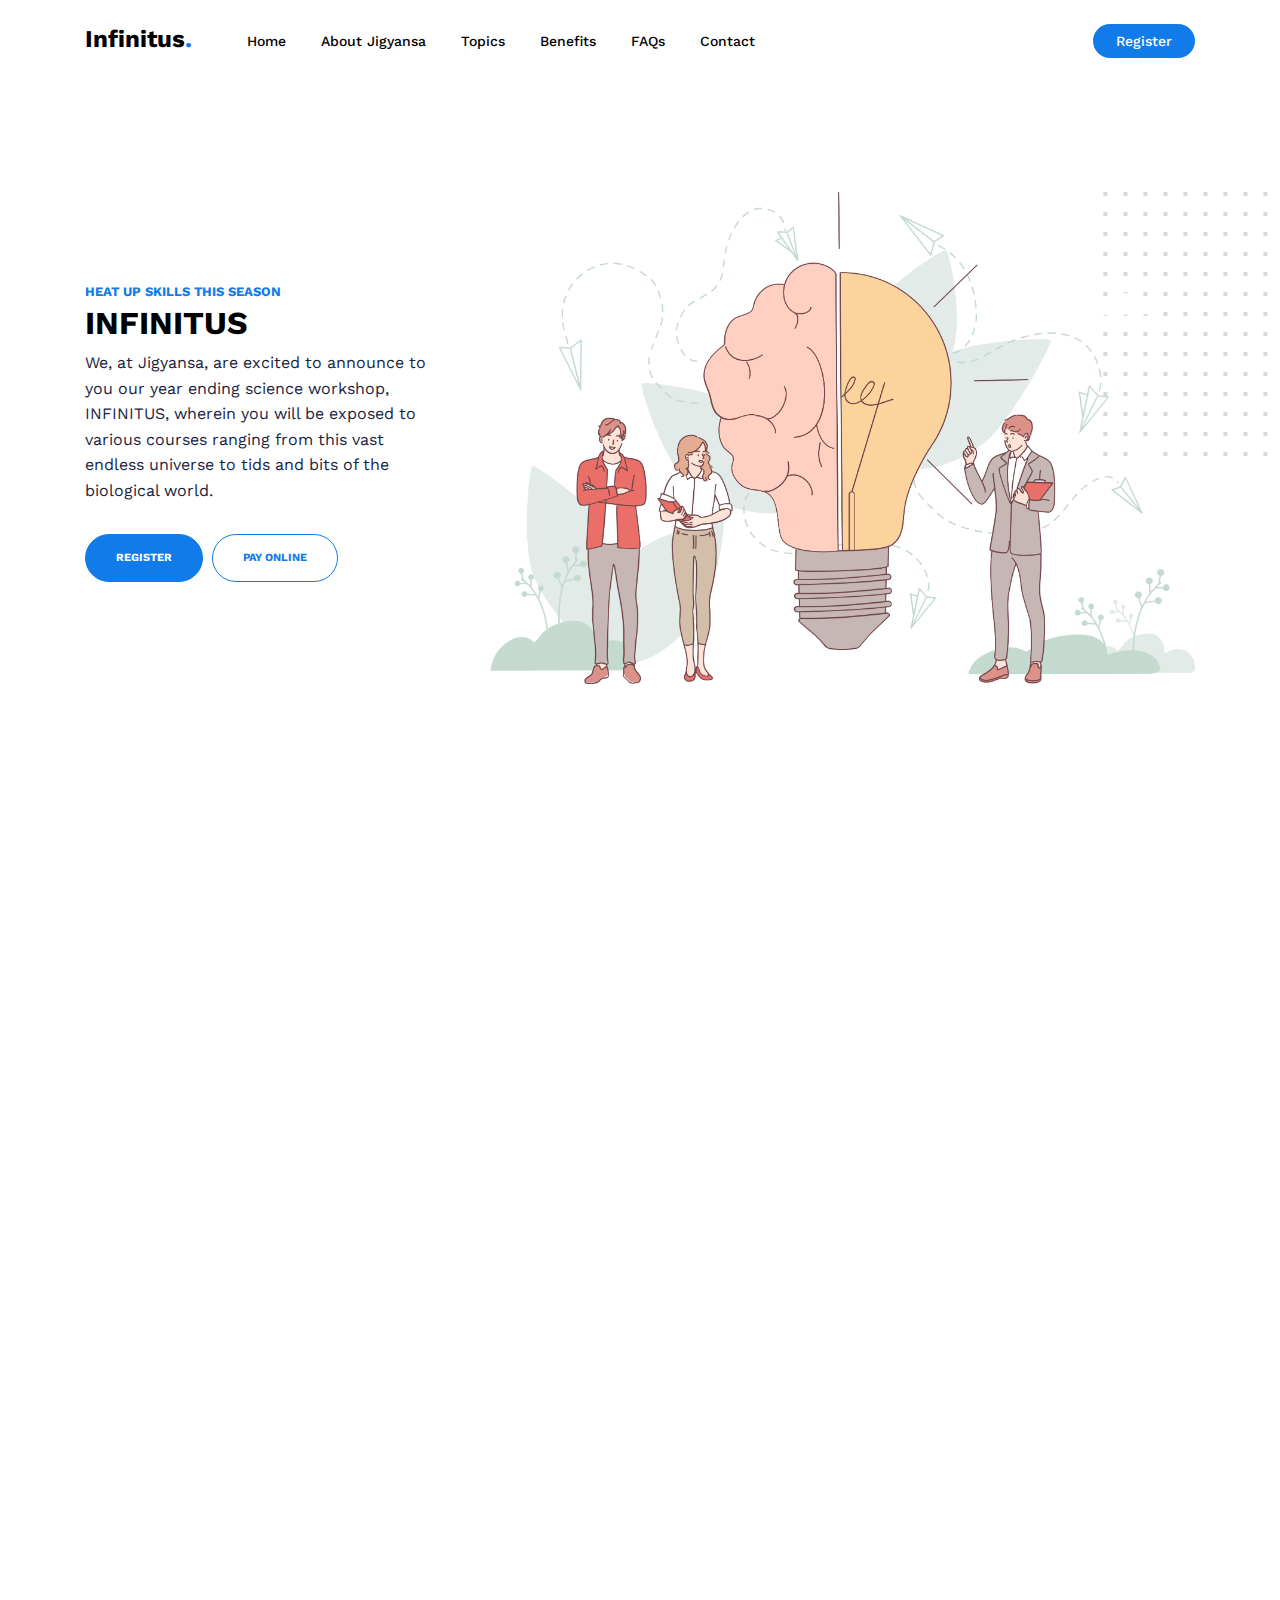
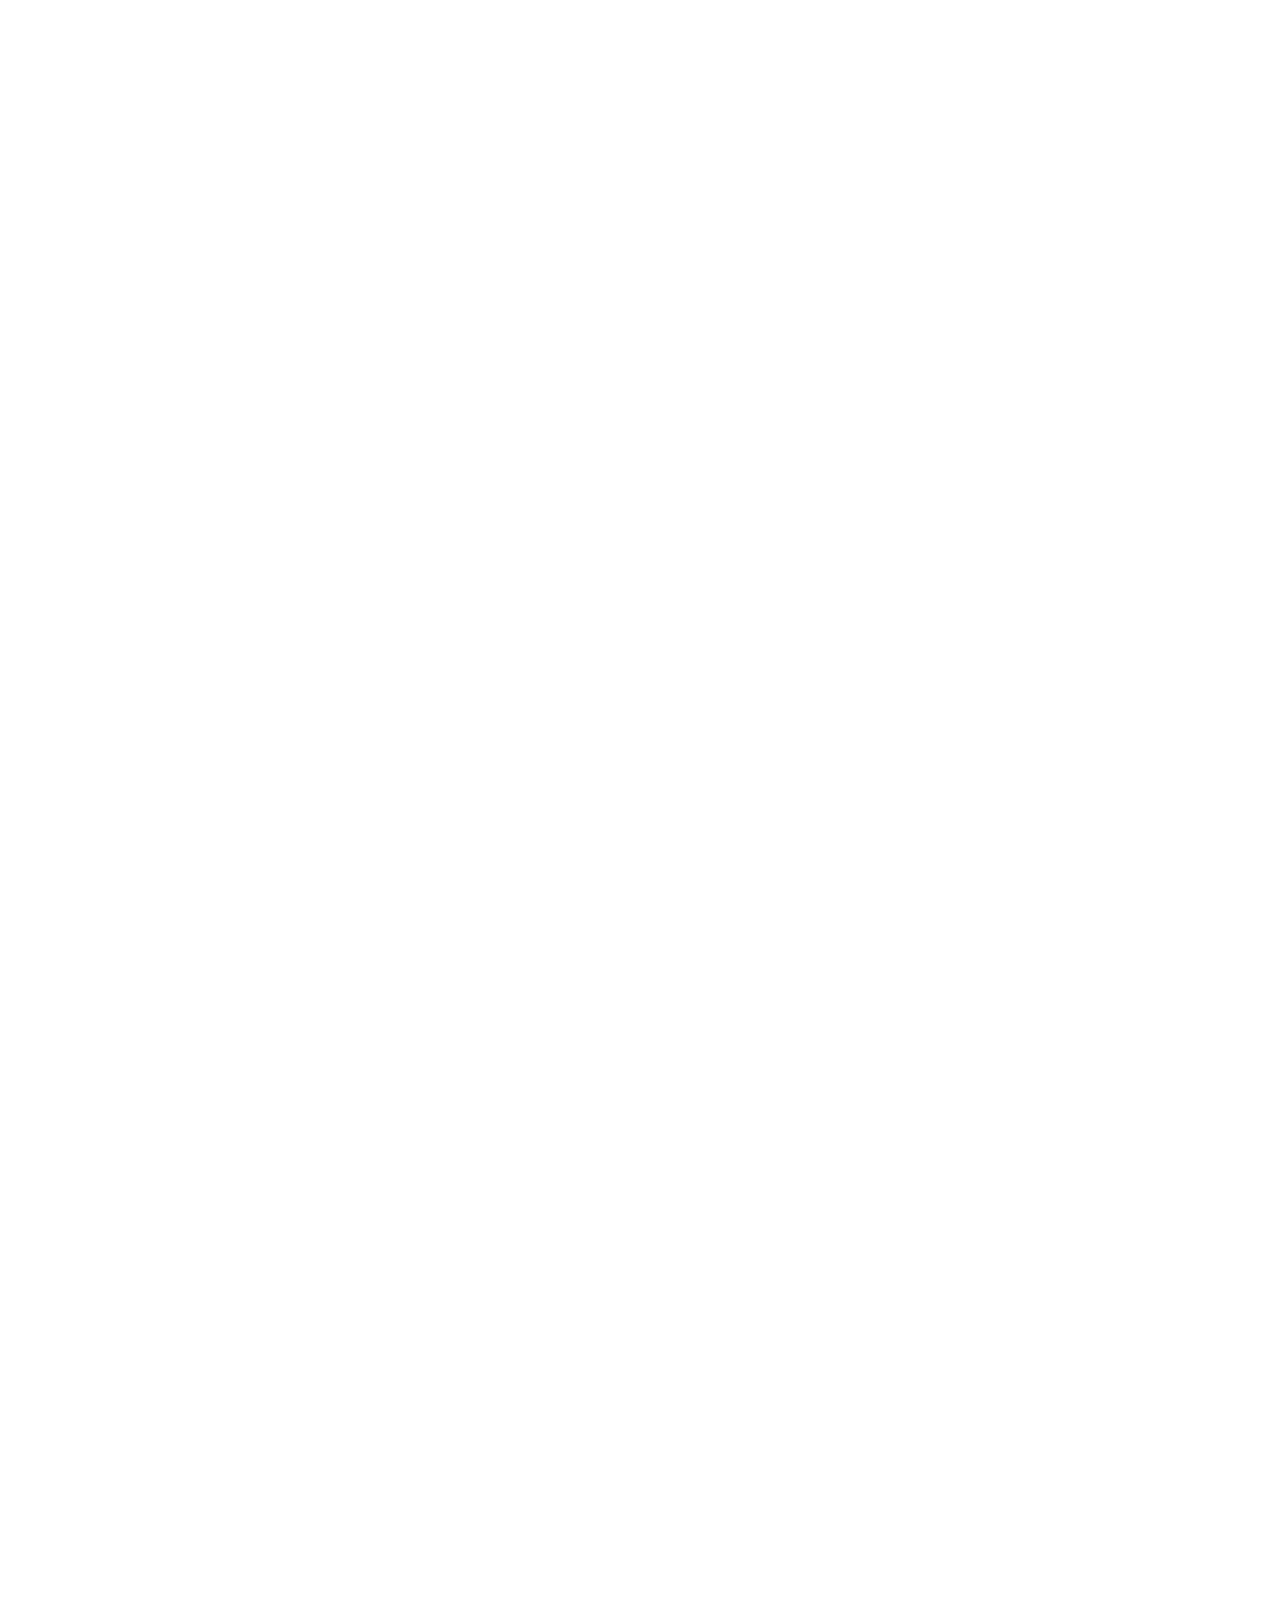
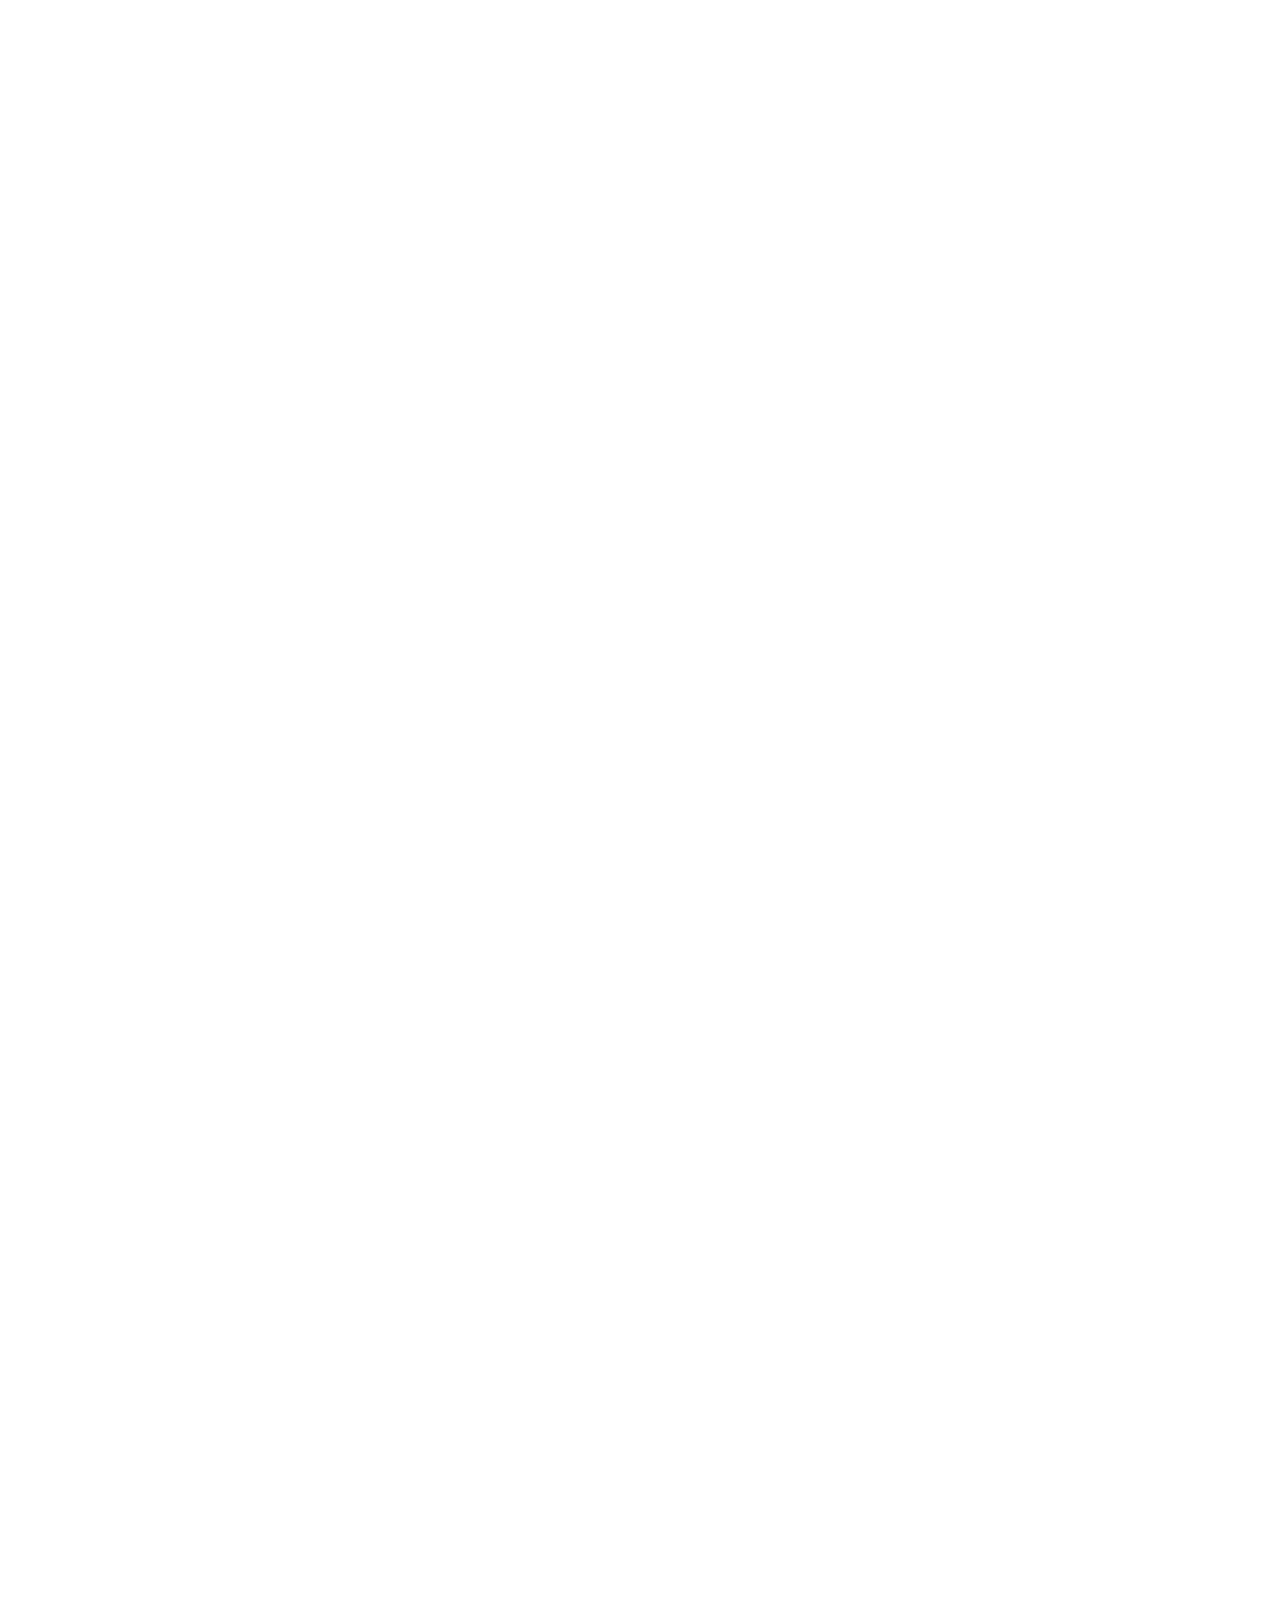
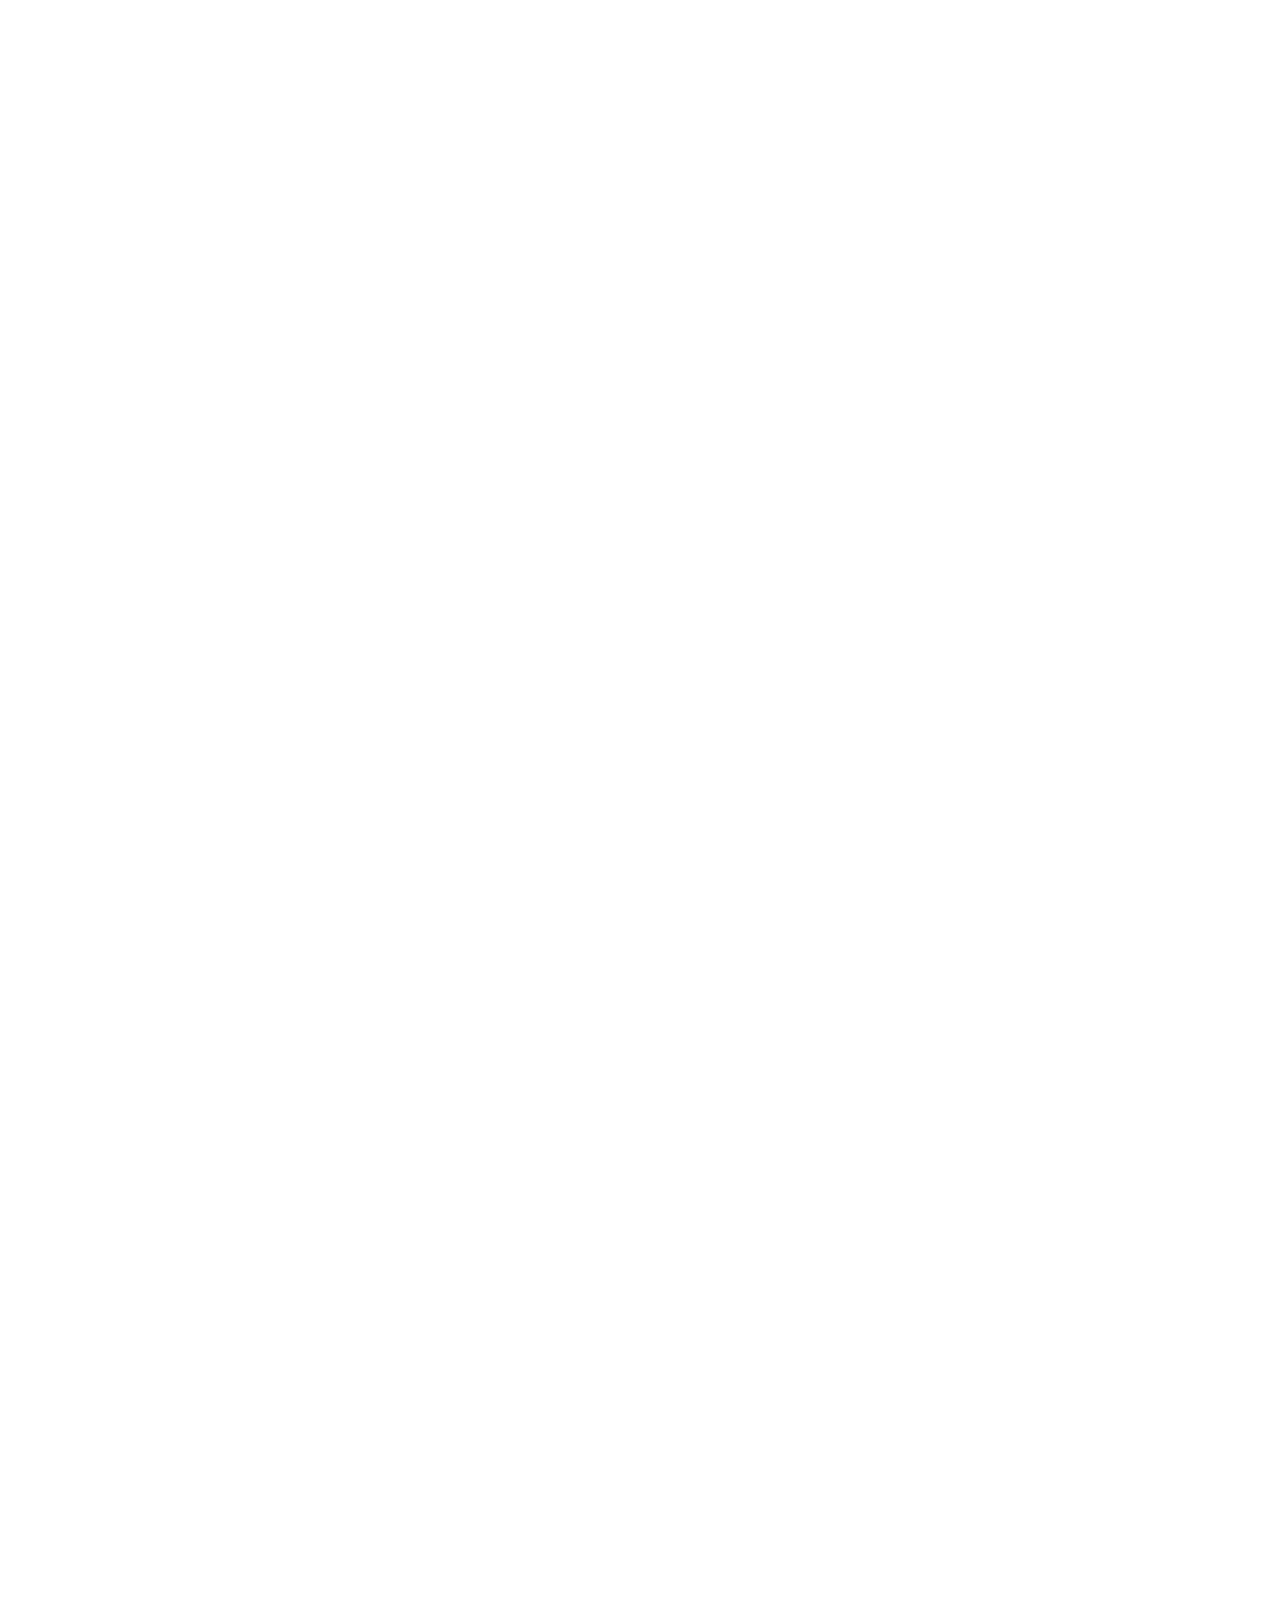
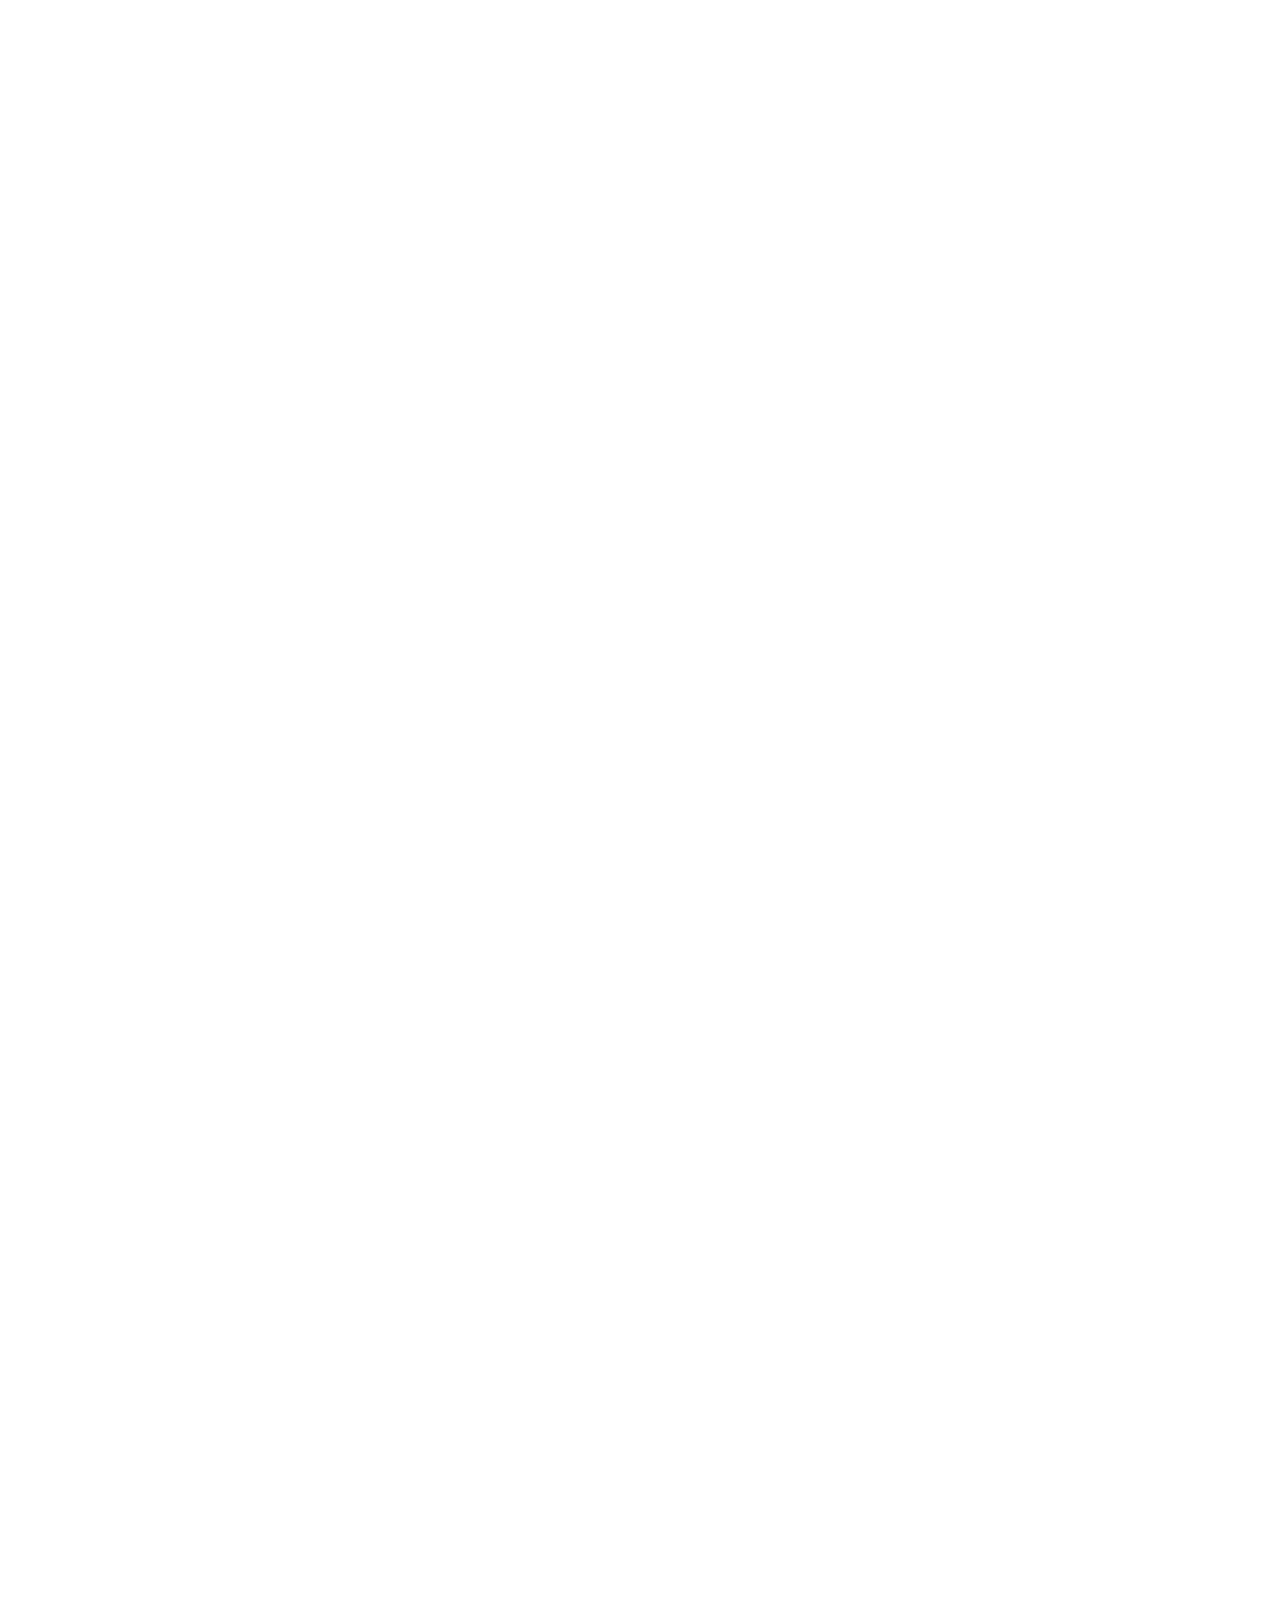
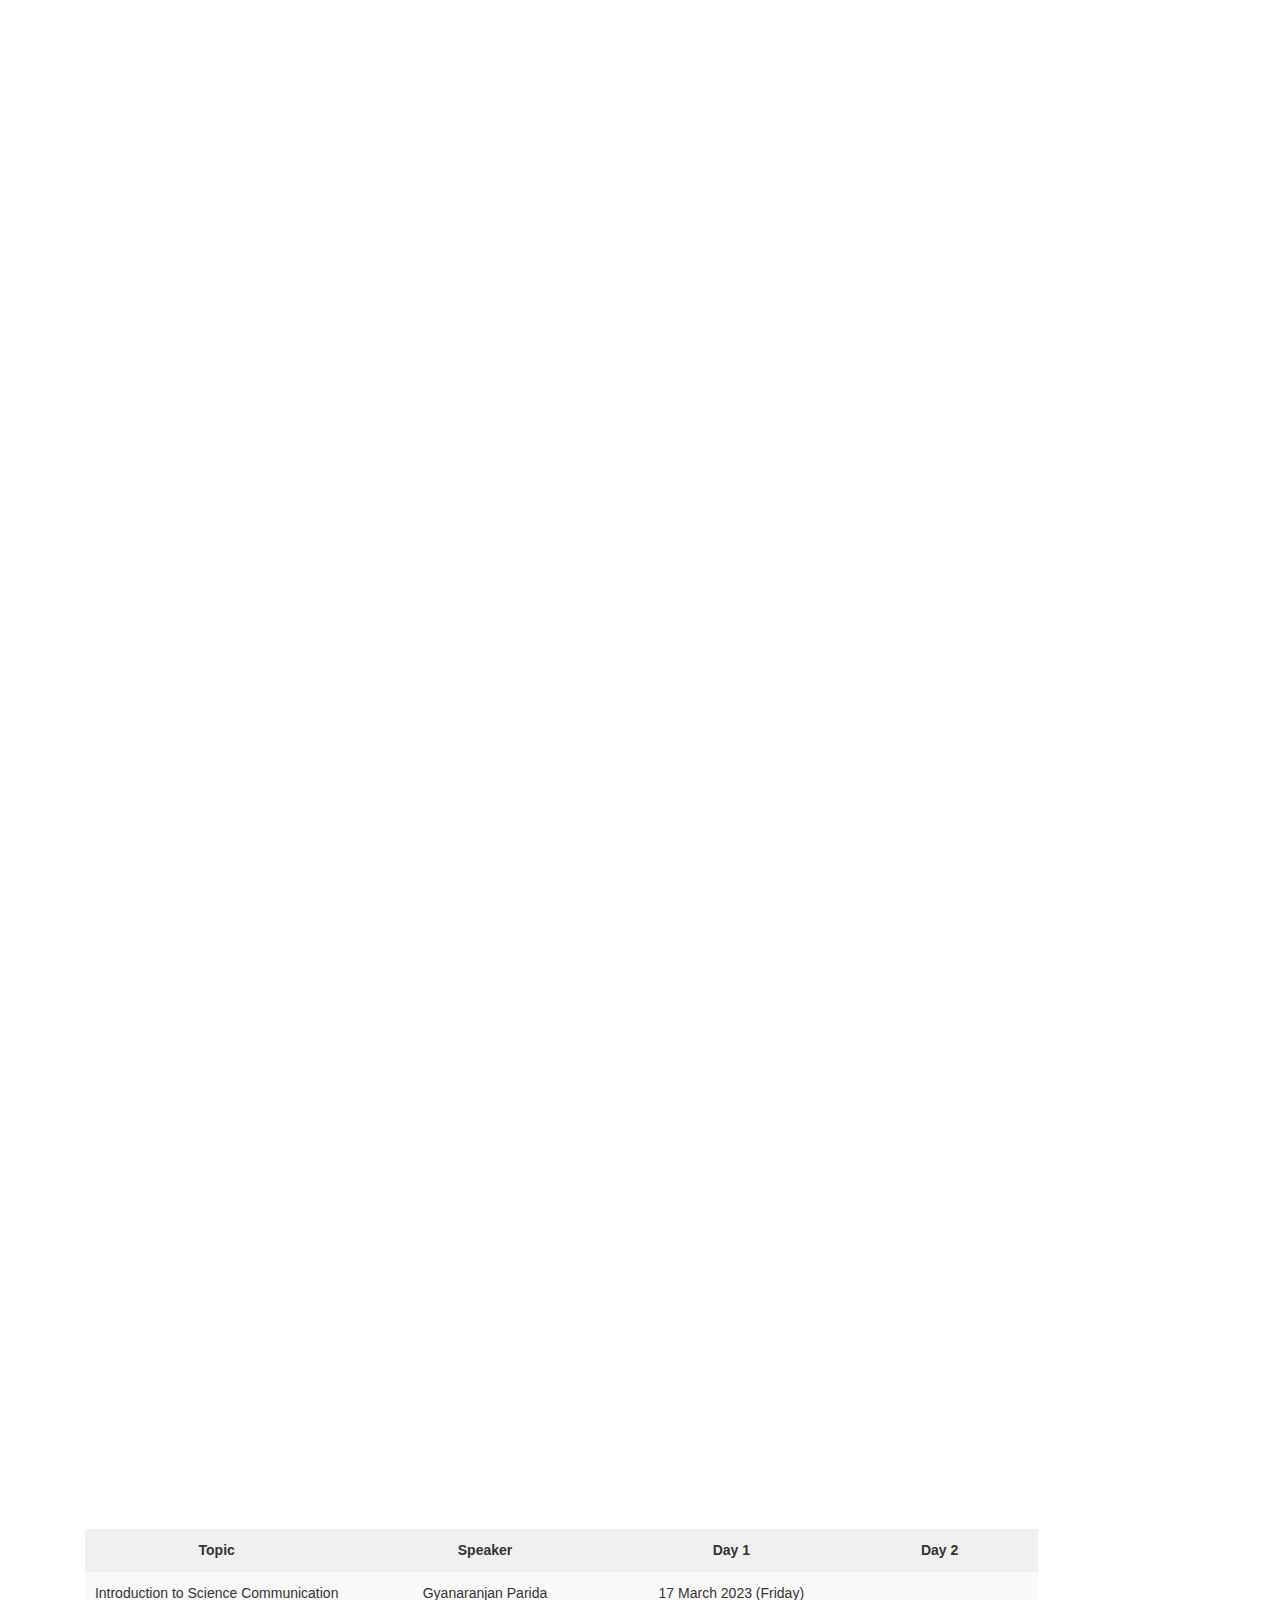
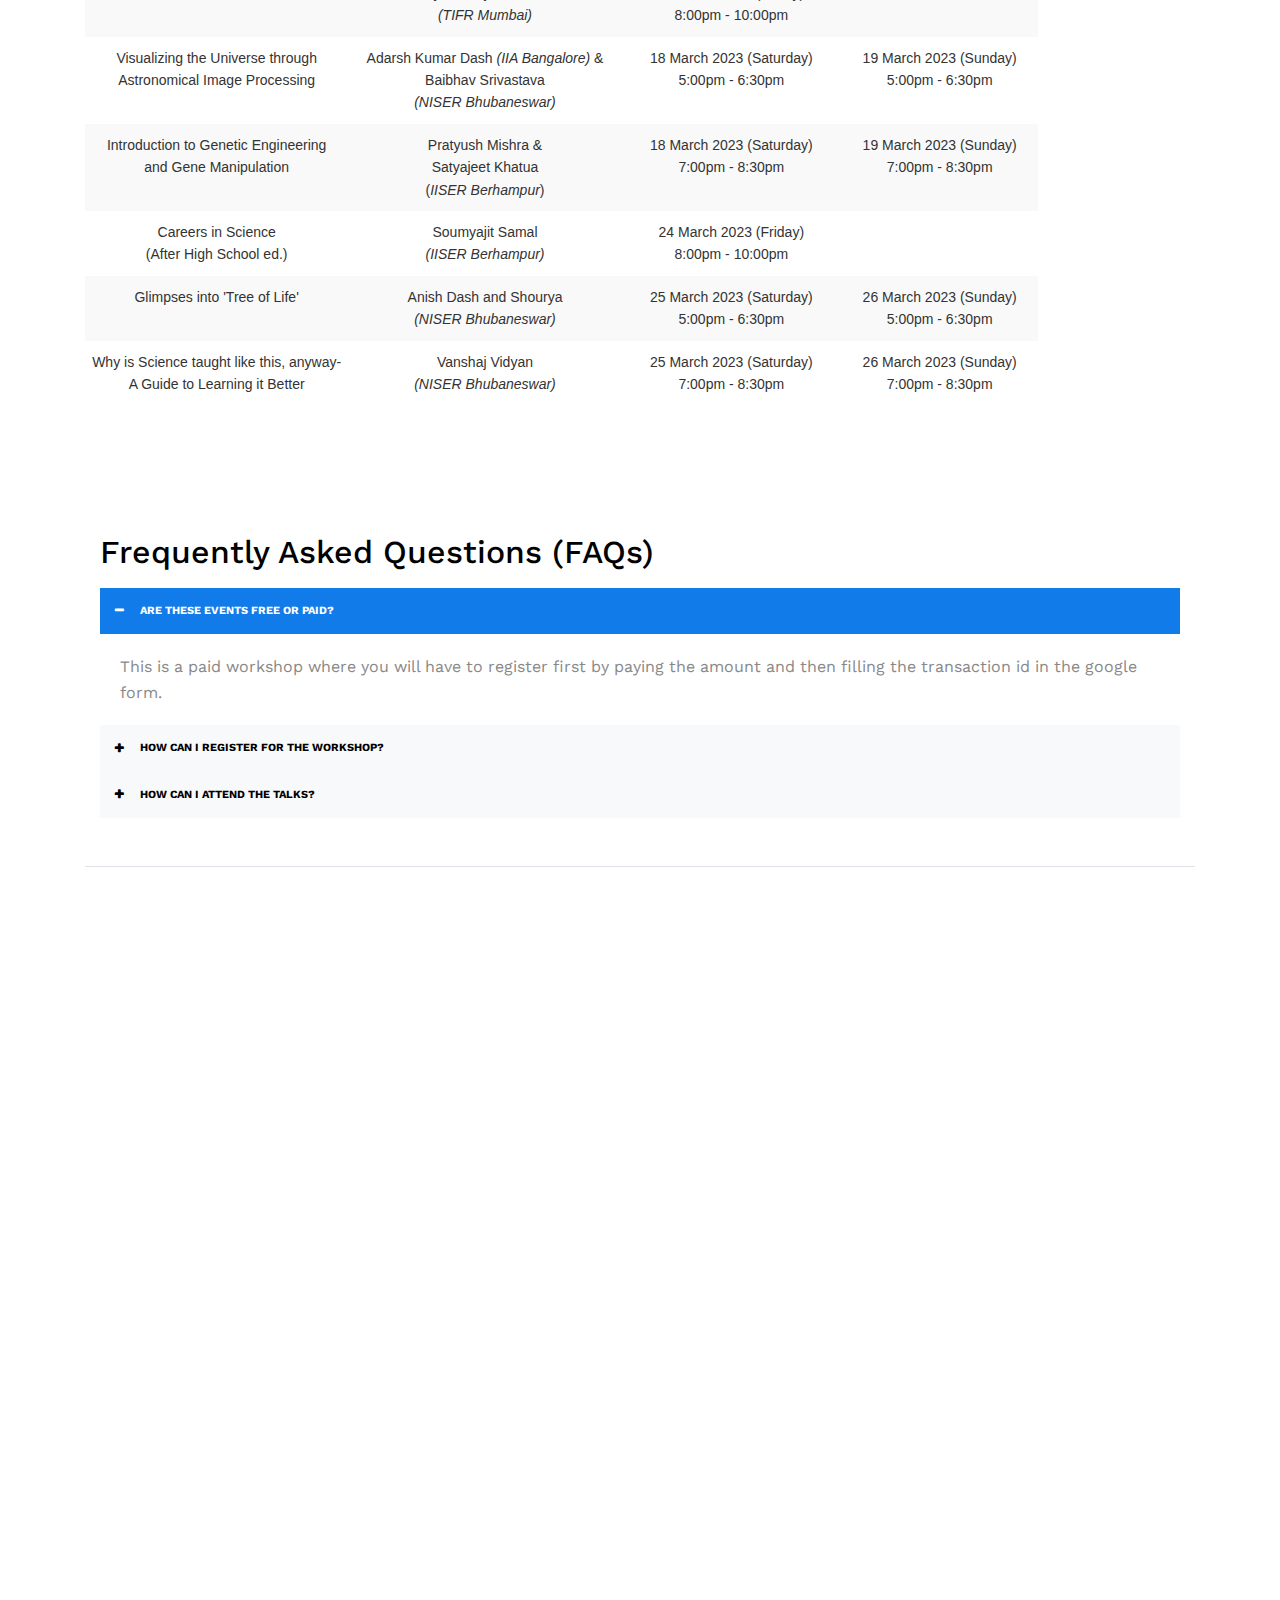
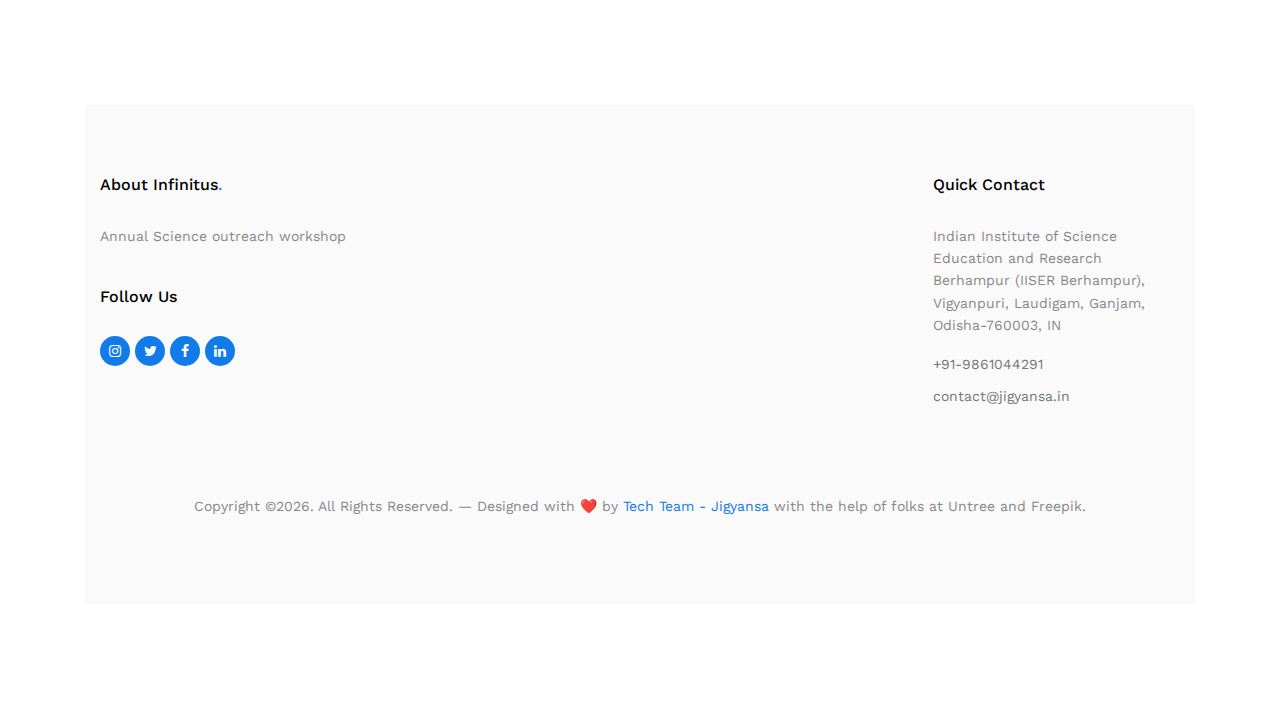
==== commit a6cf2014: "Update index.html" ====
--- a/index.html
+++ b/index.html
@@ -493,73 +493,74 @@
     
   </div>
 </div> <!-- /.row -->
+      <centre> 
 <style type="text/css">
-  .tg  {border-collapse:collapse;border-color:#ccc;border-spacing:0;}
-  .tg td{background-color:#fff;border-bottom-width:1px;border-color:#ccc;border-style:solid;border-top-width:1px;
-    border-width:0px;color:#333;font-family:Arial, sans-serif;font-size:14px;overflow:hidden;padding:10px 5px;
-    word-break:normal;}
-  .tg th{background-color:#f0f0f0;border-bottom-width:1px;border-color:#ccc;border-style:solid;border-top-width:1px;
-    border-width:0px;color:#333;font-family:Arial, sans-serif;font-size:14px;font-weight:normal;overflow:hidden;
-    padding:10px 5px;word-break:normal;}
-  .tg .tg-c3ow{border-color:inherit;text-align:center;vertical-align:top}
-  .tg .tg-7btt{border-color:inherit;font-weight:bold;text-align:center;vertical-align:top}
-  .tg .tg-abip{background-color:#f9f9f9;border-color:inherit;text-align:center;vertical-align:top}
-  </style>
-  <table class="tg" style="undefined;table-layout: fixed; width: 953px" align="center">
-  <colgroup>
-  <col style="width: 263.333333px">
-  <col style="width: 273.333333px">
-  <col style="width: 219.333333px">
-  <col style="width: 197.333333px">
-  </colgroup>
-  <thead>
-    <tr>
-      <th class="tg-7btt">Topic</th>
-      <th class="tg-7btt">Speaker</th>
-      <th class="tg-7btt">Day 1</th>
-      <th class="tg-7btt">Day 2</th>
-    </tr>
-  </thead>
-  <tbody>
-    <tr>
-      <td class="tg-abip">Introduction to Science Communication</td>
-      <td class="tg-abip">Gyanaranjan Parida <br><span style="font-style:italic">(TIFR Mumbai)</span></td>
-      <td class="tg-abip">17 March 2023 (Friday)<br>8:00pm - 10:00pm</td>
-      <td class="tg-abip"></td>
-    </tr>
-    <tr>
-      <td class="tg-c3ow">Visualizing the Universe through <br>Astronomical Image Processing</td>
-      <td class="tg-c3ow">Adarsh Kumar Dash <span style="font-style:italic">(IIA Bangalore)</span> &amp; Baibhav Srivastava <br><span style="font-style:italic">(NISER Bhubaneswar)</span></td>
-      <td class="tg-c3ow">18 March 2023 (Saturday)<br>5:00pm - 6:30pm</td>
-      <td class="tg-c3ow">19 March 2023 (Sunday)<br>5:00pm - 6:30pm</td>
-    </tr>
-    <tr>
-      <td class="tg-abip">Introduction to Genetic Engineering <br>and Gene Manipulation</td>
-      <td class="tg-abip">Pratyush Mishra &amp; <br>Satyajeet Khatua <br>(<span style="font-style:italic">IISER Berhampur</span>)</td>
-      <td class="tg-abip">18 March 2023 (Saturday)<br>7:00pm - 8:30pm</td>
-      <td class="tg-abip">19 March 2023 (Sunday)<br>7:00pm - 8:30pm</td>
-    </tr>
-    <tr>
-      <td class="tg-c3ow">Careers in Science <br>(After High School ed.)</td>
-      <td class="tg-c3ow">Soumyajit Samal <br><span style="font-style:italic">(IISER Berhampur)</span></td>
-      <td class="tg-c3ow">24 March 2023 (Friday)<br>8:00pm - 10:00pm</td>
-      <td class="tg-c3ow"></td>
-    </tr>
-    <tr>
-      <td class="tg-abip">Glimpses into 'Tree of Life'</td>
-      <td class="tg-abip">Anish Dash and Shourya<br><span style="font-style:italic">(NISER Bhubaneswar)</span></td>
-      <td class="tg-abip">25 March 2023 (Saturday)<br>5:00pm - 6:30pm</td>
-      <td class="tg-abip">26 March 2023 (Saturday)<br>5:00pm - 6:30pm</td>
-    </tr>
-    <tr>
-      <td class="tg-c3ow">Why is Science taught like this, anyway- <br>A Guide to Learning it Better</td>
-      <td class="tg-c3ow">Vanshaj Vidyan<br><span style="font-style:italic">(NISER Bhubaneswar)</span></td>
-      <td class="tg-c3ow">25 March 2023 (Saturday)<br>7:00pm - 8:30pm</td>
-      <td class="tg-c3ow">26 March 2023 (Saturday)<br>5:00pm - 6:30pm</td>
-    </tr>
-  </tbody>
-  </table>
-
+.tg  {border-collapse:collapse;border-color:#ccc;border-spacing:0;}
+.tg td{background-color:#fff;border-bottom-width:1px;border-color:#ccc;border-style:solid;border-top-width:1px;
+  border-width:0px;color:#333;font-family:Arial, sans-serif;font-size:14px;overflow:hidden;padding:10px 5px;
+  word-break:normal;}
+.tg th{background-color:#f0f0f0;border-bottom-width:1px;border-color:#ccc;border-style:solid;border-top-width:1px;
+  border-width:0px;color:#333;font-family:Arial, sans-serif;font-size:14px;font-weight:normal;overflow:hidden;
+  padding:10px 5px;word-break:normal;}
+.tg .tg-c3ow{border-color:inherit;text-align:center;vertical-align:top}
+.tg .tg-7btt{border-color:inherit;font-weight:bold;text-align:center;vertical-align:top}
+.tg .tg-abip{background-color:#f9f9f9;border-color:inherit;text-align:center;vertical-align:top}
+</style>
+<table class="tg" style="undefined;table-layout: fixed; width: 953px">
+<colgroup>
+<col style="width: 263.333333px">
+<col style="width: 273.333333px">
+<col style="width: 219.333333px">
+<col style="width: 197.333333px">
+</colgroup>
+<thead>
+  <tr>
+    <th class="tg-7btt">Topic</th>
+    <th class="tg-7btt">Speaker</th>
+    <th class="tg-7btt">Day 1</th>
+    <th class="tg-7btt">Day 2</th>
+  </tr>
+</thead>
+<tbody>
+  <tr>
+    <td class="tg-abip">Introduction to Science Communication</td>
+    <td class="tg-abip">Gyanaranjan Parida <br><span style="font-style:italic">(TIFR Mumbai)</span></td>
+    <td class="tg-abip">17 March 2023 (Friday)<br>8:00pm - 10:00pm</td>
+    <td class="tg-abip"></td>
+  </tr>
+  <tr>
+    <td class="tg-c3ow">Visualizing the Universe through <br>Astronomical Image Processing</td>
+    <td class="tg-c3ow">Adarsh Kumar Dash <span style="font-style:italic">(IIA Bangalore)</span> &amp; Baibhav Srivastava <br><span style="font-style:italic">(NISER Bhubaneswar)</span></td>
+    <td class="tg-c3ow">18 March 2023 (Saturday)<br>5:00pm - 6:30pm</td>
+    <td class="tg-c3ow">19 March 2023 (Sunday)<br>5:00pm - 6:30pm</td>
+  </tr>
+  <tr>
+    <td class="tg-abip">Introduction to Genetic Engineering <br>and Gene Manipulation</td>
+    <td class="tg-abip">Pratyush Mishra &amp; <br>Satyajeet Khatua <br>(<span style="font-style:italic">IISER Berhampur</span>)</td>
+    <td class="tg-abip">18 March 2023 (Saturday)<br>7:00pm - 8:30pm</td>
+    <td class="tg-abip">19 March 2023 (Sunday)<br>7:00pm - 8:30pm</td>
+  </tr>
+  <tr>
+    <td class="tg-c3ow">Careers in Science <br>(After High School ed.)</td>
+    <td class="tg-c3ow">Soumyajit Samal <br><span style="font-style:italic">(IISER Berhampur)</span></td>
+    <td class="tg-c3ow">24 March 2023 (Friday)<br>8:00pm - 10:00pm</td>
+    <td class="tg-c3ow"></td>
+  </tr>
+  <tr>
+    <td class="tg-abip">Glimpses into 'Tree of Life'</td>
+    <td class="tg-abip">Anish Dash and Shourya<br><span style="font-style:italic">(NISER Bhubaneswar)</span></td>
+    <td class="tg-abip">25 March 2023 (Saturday)<br>5:00pm - 6:30pm</td>
+    <td class="tg-abip">26 March 2023 (Sunday)<br>5:00pm - 6:30pm</td>
+  </tr>
+  <tr>
+    <td class="tg-c3ow">Why is Science taught like this, anyway- <br>A Guide to Learning it Better</td>
+    <td class="tg-c3ow">Vanshaj Vidyan<br><span style="font-style:italic">(NISER Bhubaneswar)</span></td>
+    <td class="tg-c3ow">25 March 2023 (Saturday)<br>7:00pm - 8:30pm</td>
+    <td class="tg-c3ow">26 March 2023 (Sunday)<br>7:00pm - 8:30pm</td>
+  </tr>
+</tbody>
+</table>
+      </centre>
   <br><br><br><br><br>
 
   <!--Queries-->
